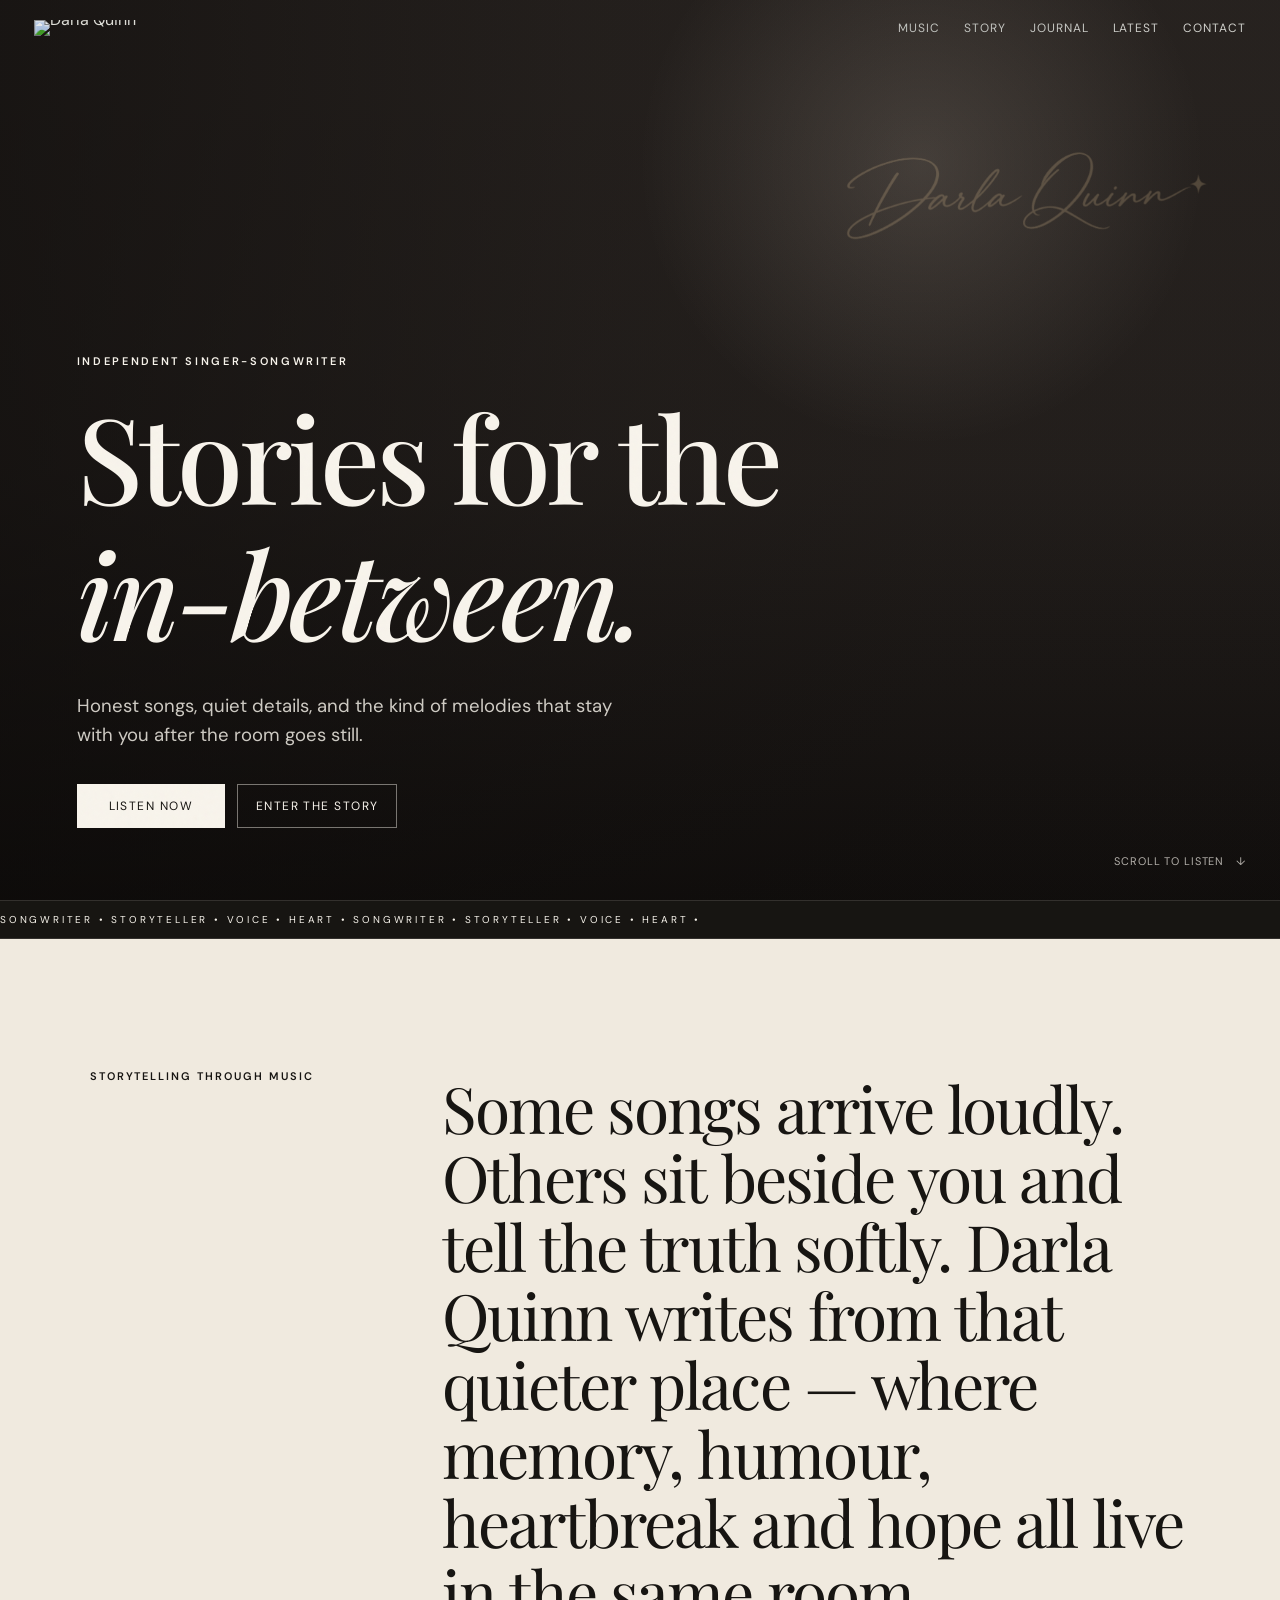
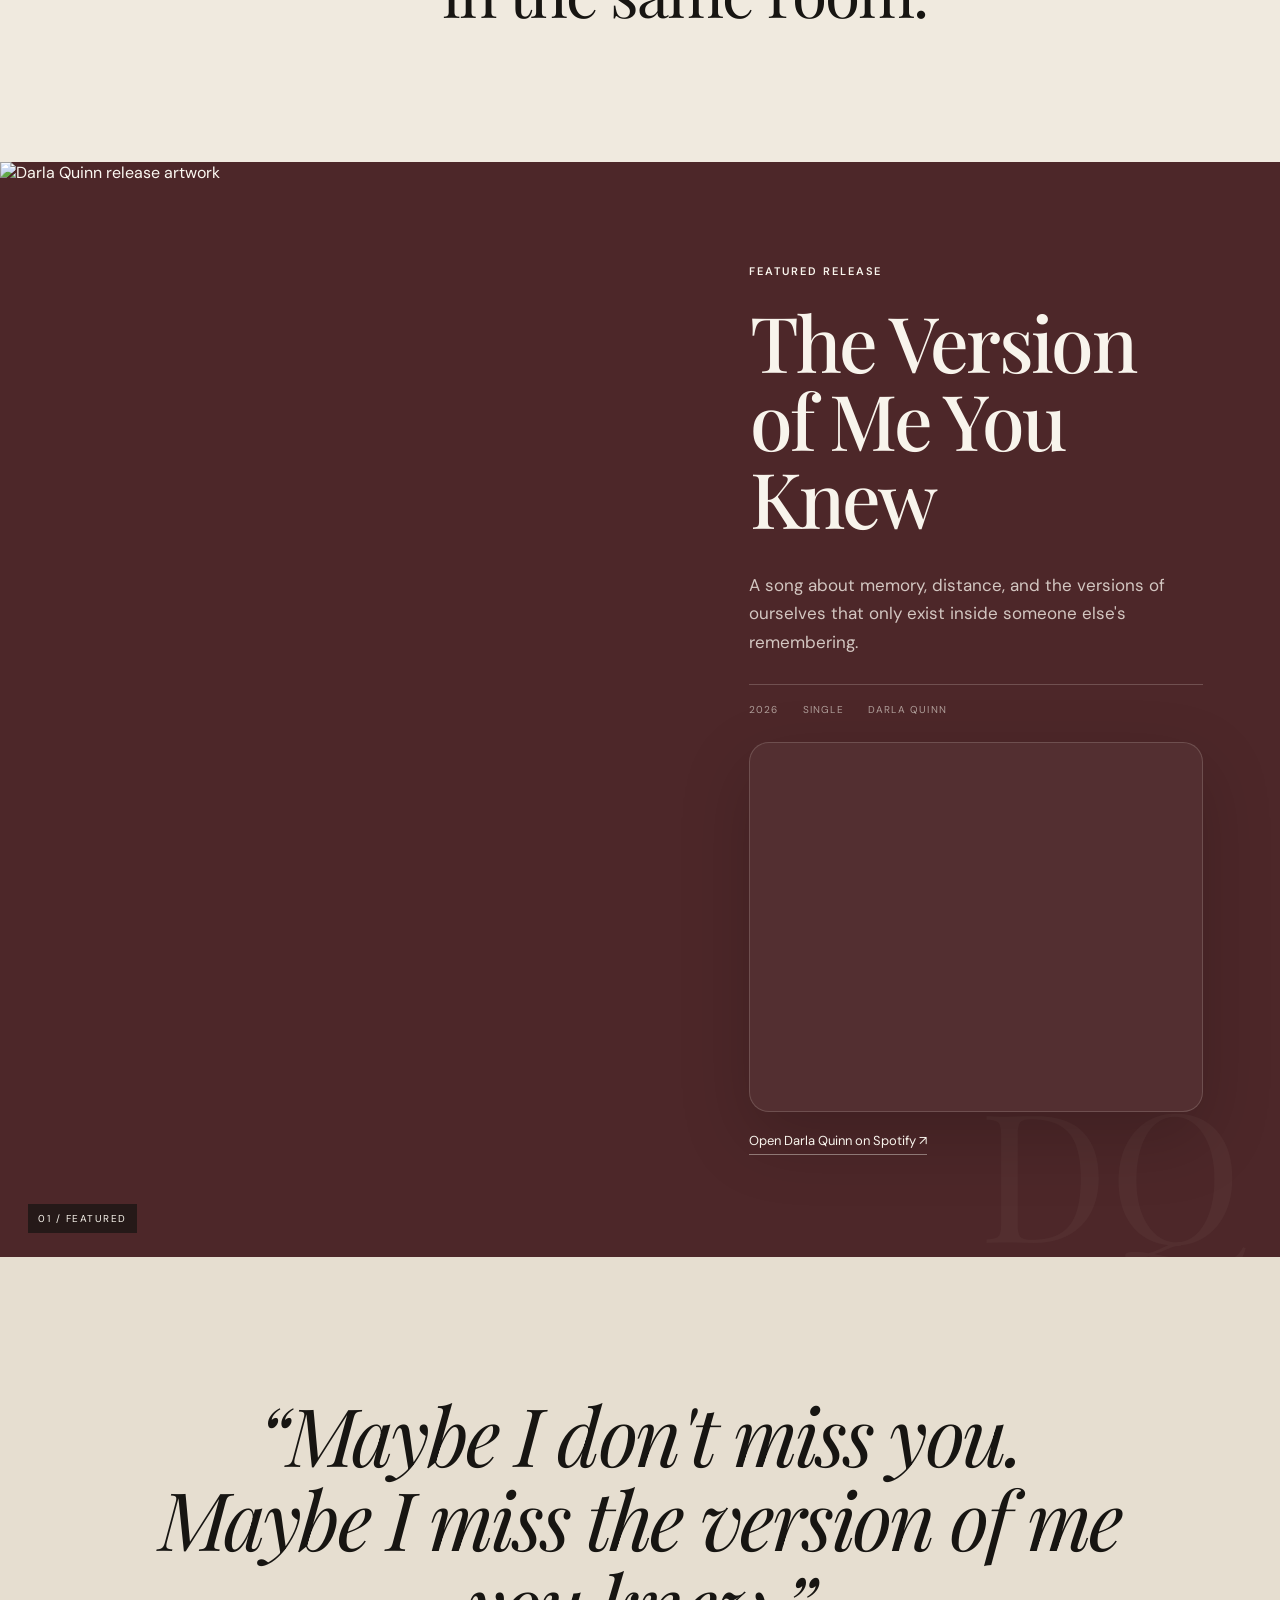
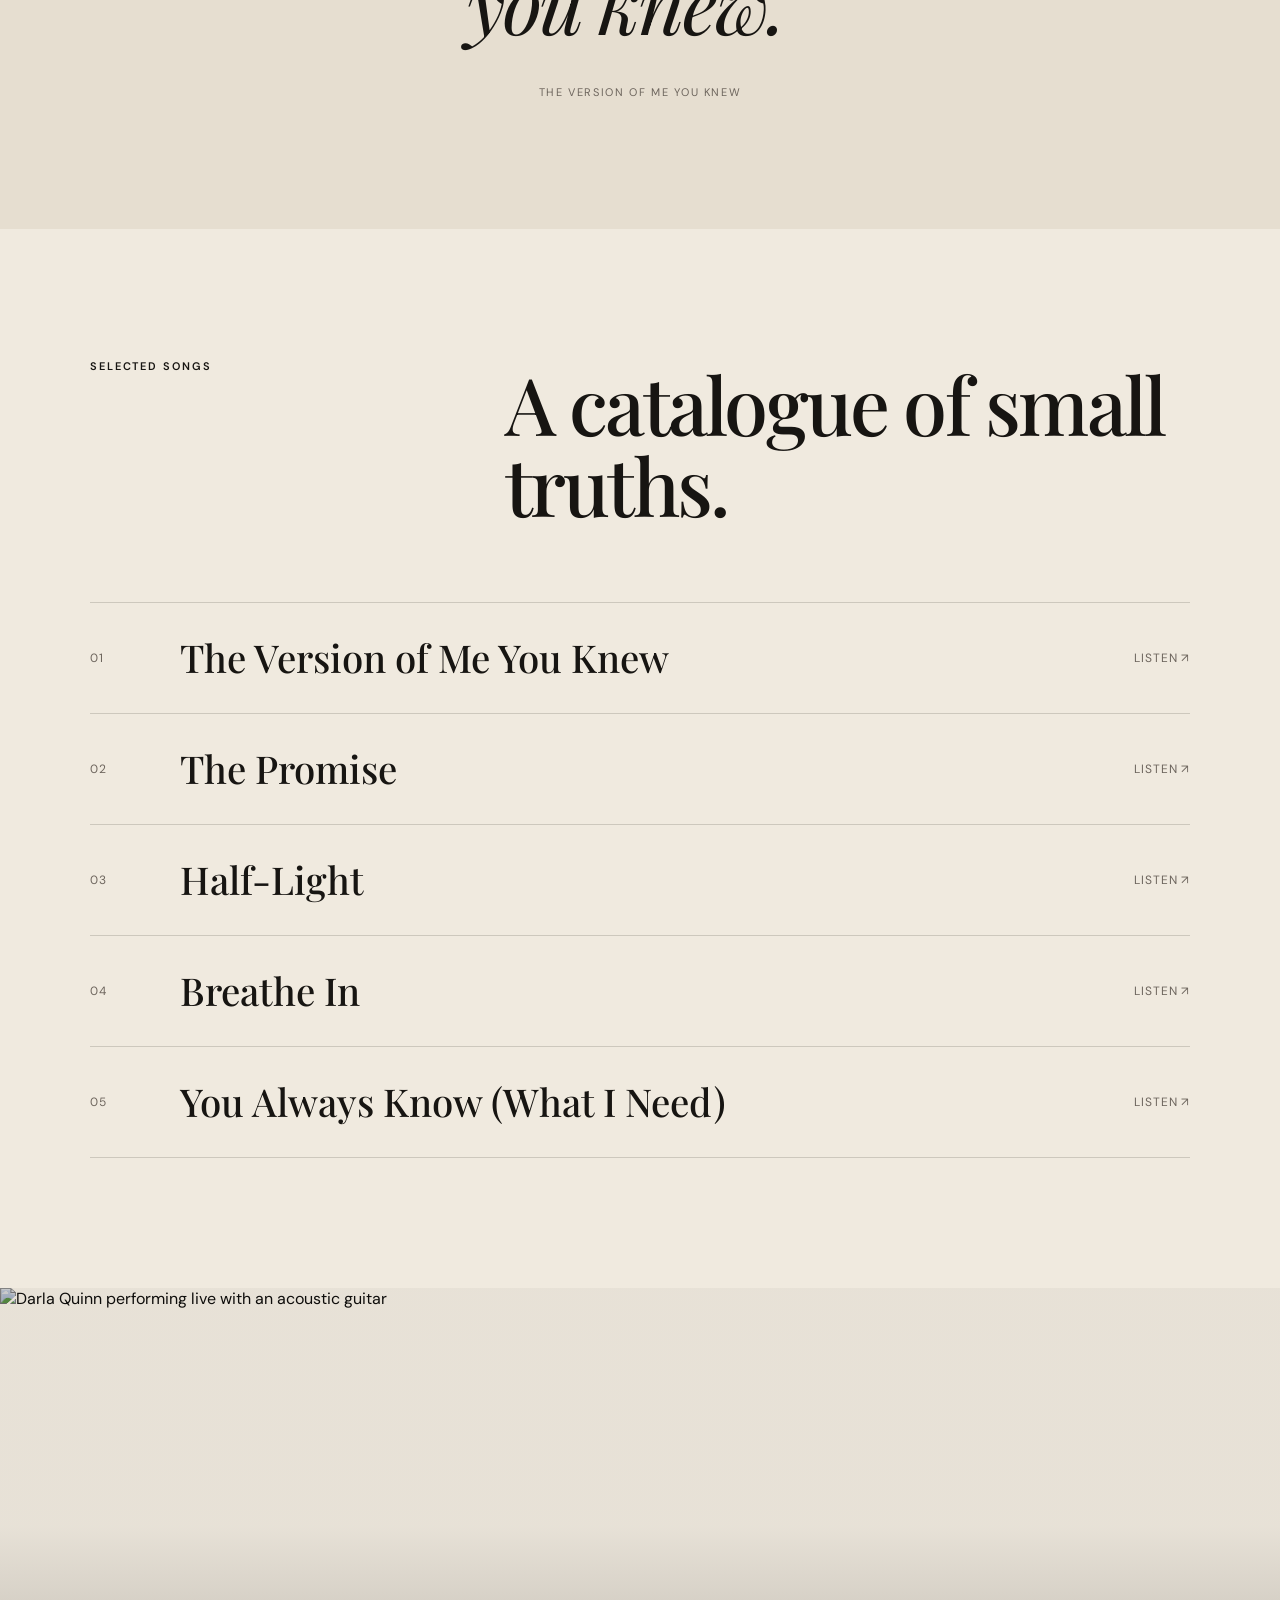
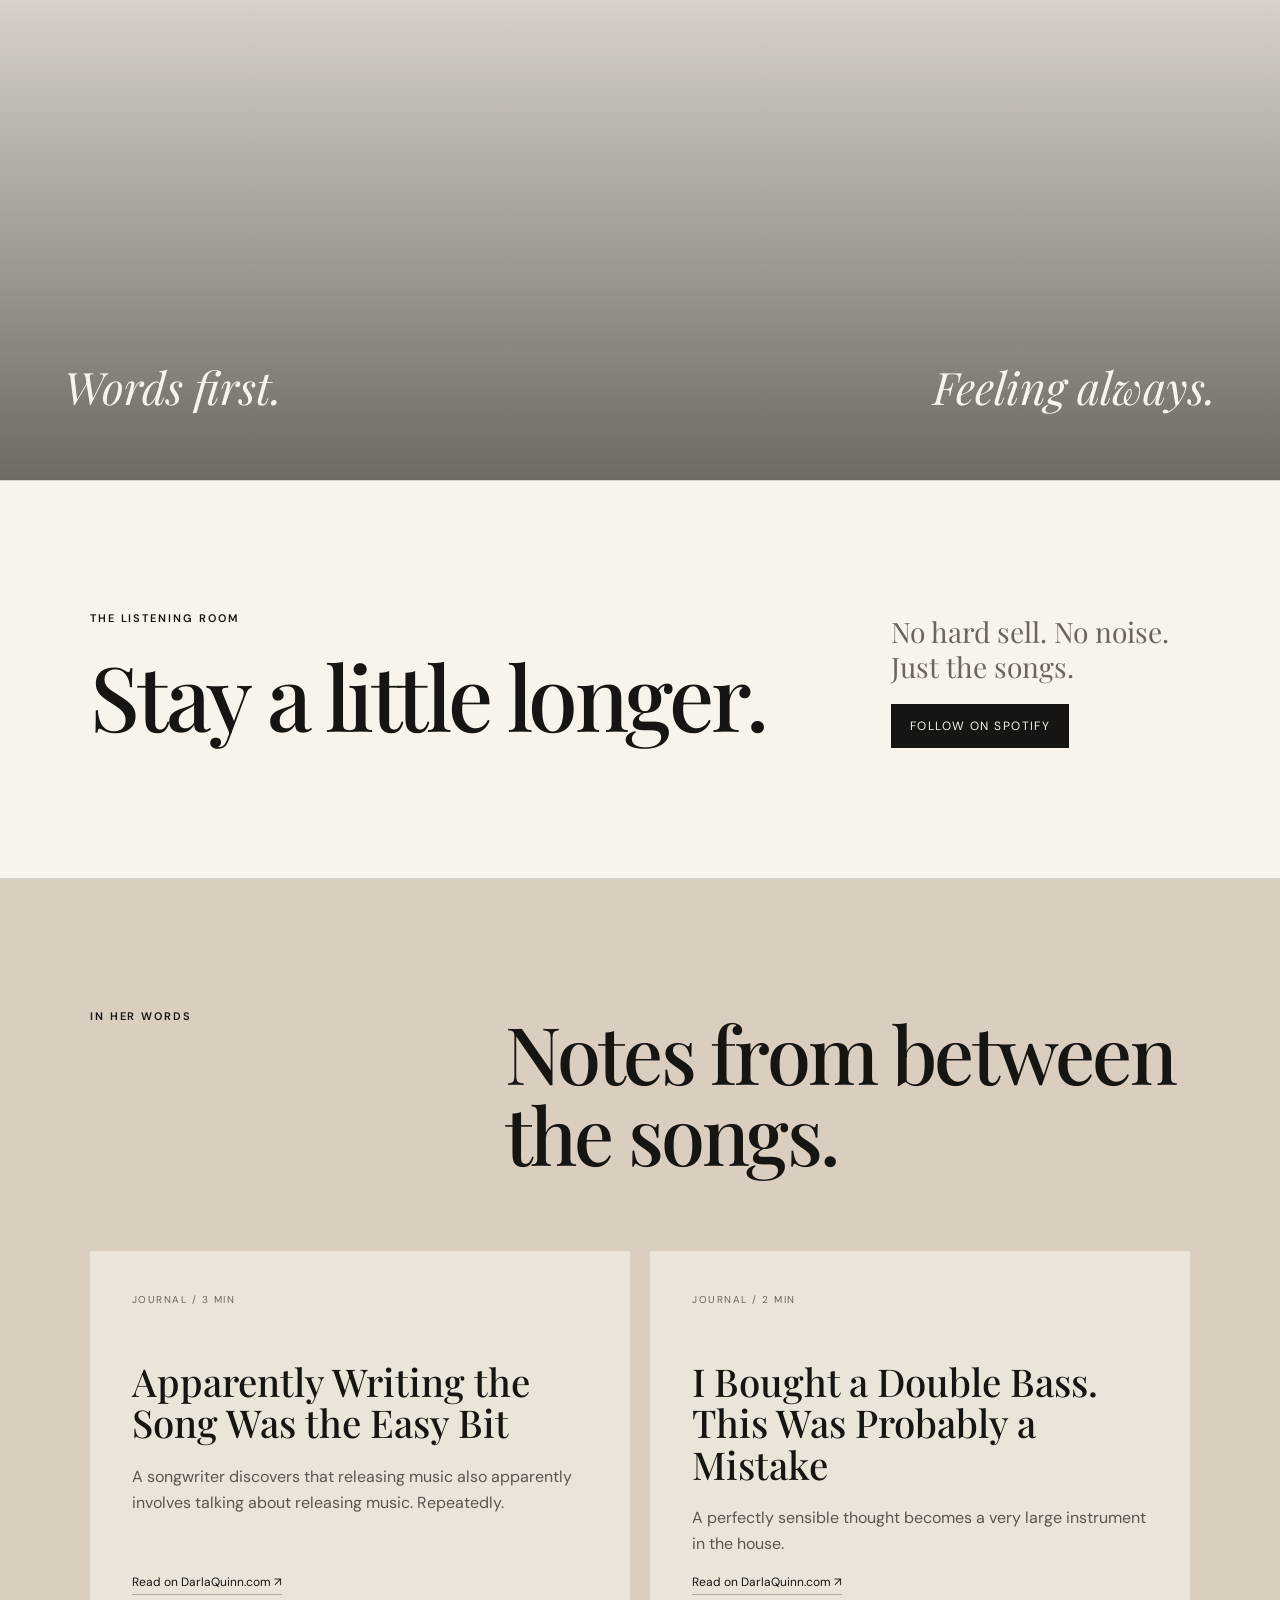
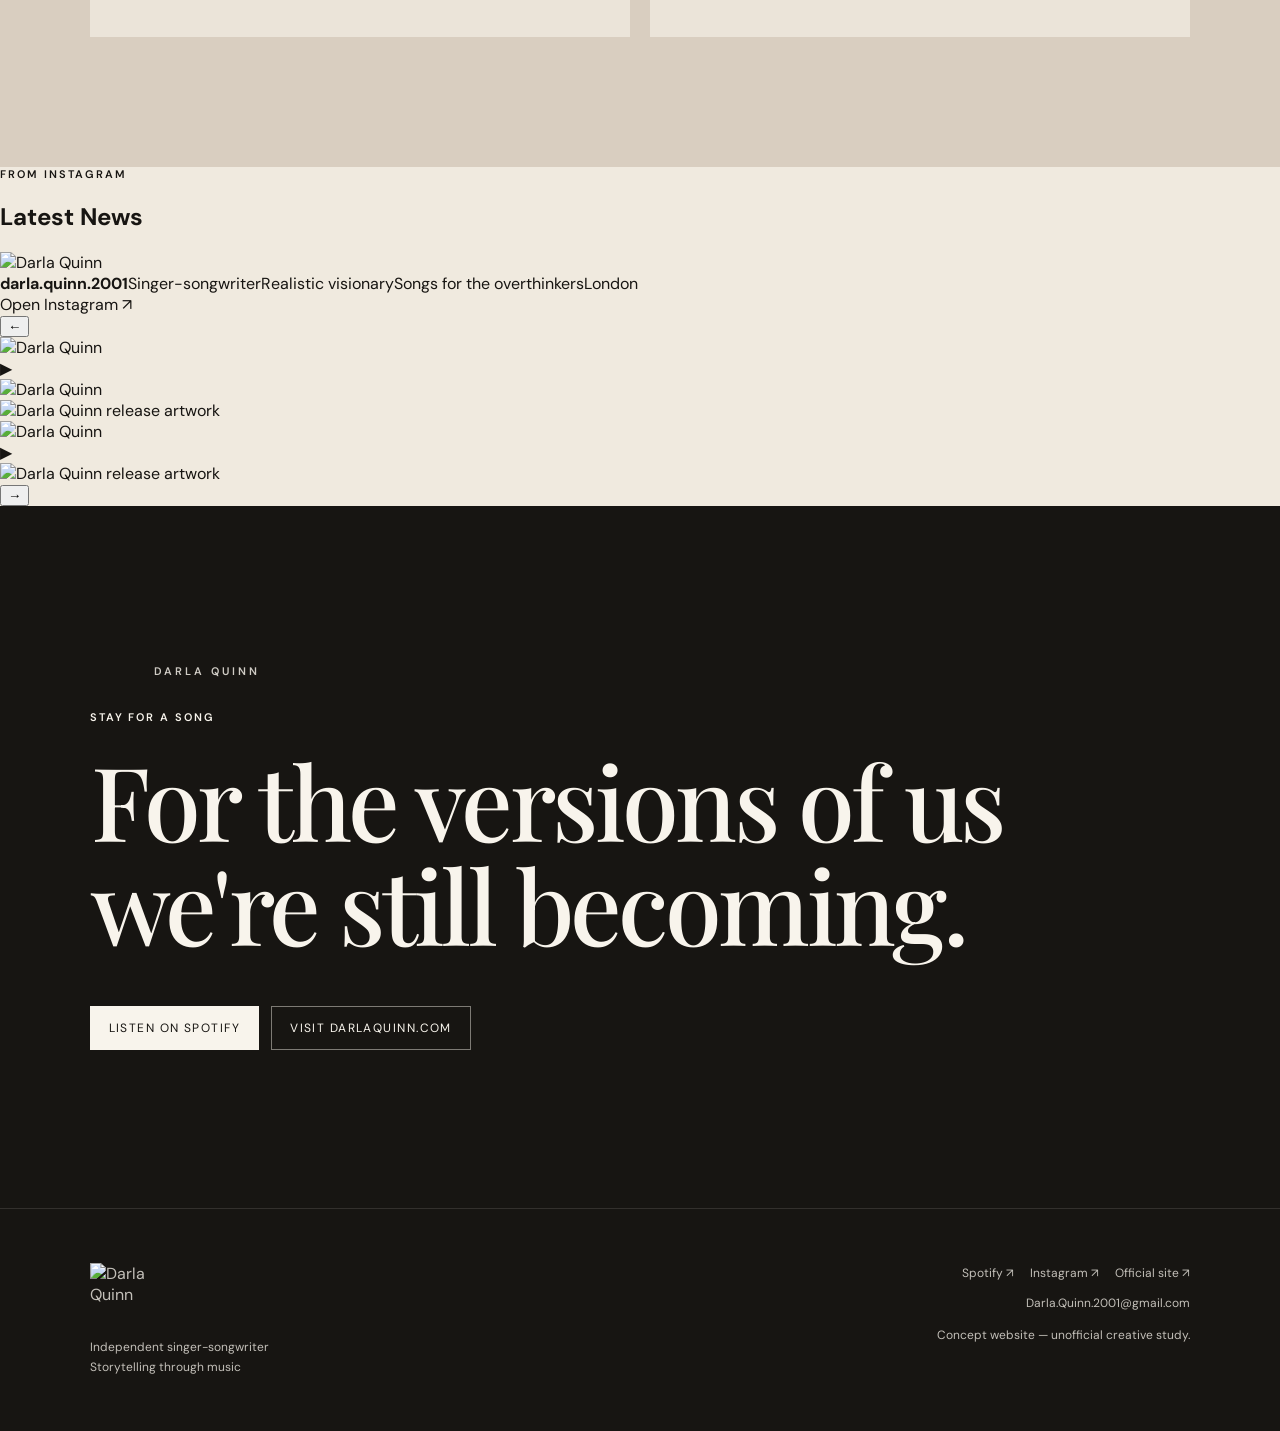
==== index.html @ 9afba4e8 "Add Instagram latest news section" ====
<!doctype html>
<html lang="en">
<head>
  <meta charset="utf-8" />
  <meta name="viewport" content="width=device-width,initial-scale=1" />
  <meta name="description" content="Darla Quinn — independent singer-songwriter. Storytelling through music." />
  <meta name="theme-color" content="#171512" />
  <title>Darla Quinn — Storytelling through music</title>
  <link rel="icon" type="image/png" href="https://res.cloudinary.com/vysyrabp/image/upload/v1787341604/darla-quinn/favicon-64.png?v=2" />
  <link rel="apple-touch-icon" href="https://res.cloudinary.com/vysyrabp/image/upload/v1787341604/darla-quinn/favicon-64.png?v=2" />
  <link rel="preconnect" href="https://fonts.googleapis.com">
  <link rel="preconnect" href="https://fonts.gstatic.com" crossorigin>
  <link rel="preconnect" href="https://open.spotify.com">
  <link href="https://fonts.googleapis.com/css2?family=DM+Sans:wght@400;500;600&family=Playfair+Display:ital,wght@0,500;1,500&display=swap" rel="stylesheet">
  <link rel="stylesheet" href="styles.css" />
  <link rel="stylesheet" href="loader.css" />
</head>
<body class="is-loading">
  <div class="preloader" id="preloader" aria-label="Loading Darla Quinn">
    <div class="preloader-stage">
      <img class="preloader-monogram" src="https://res.cloudinary.com/vysyrabp/image/upload/v1787341587/darla-quinn/dq-monogram.png" alt="" aria-hidden="true" />
      <p class="preloader-kicker">DARLA QUINN</p>
      <div class="guitar-loader" aria-hidden="true">
        <svg class="guitar-svg" viewBox="0 0 760 300" role="img" aria-hidden="true">
          <g class="guitar-body"><path d="M265 77c-38-14-77 5-88 39-7 22 1 43 17 58-31 5-54 28-57 58-4 42 34 72 77 63 37-8 65-36 77-72 10-31 30-43 61-44l47-1V126l-48 1c-32 1-52-12-62-42-6-4-14-6-24-8z" fill="none"/><ellipse cx="266" cy="185" rx="31" ry="38" fill="none"/><path d="M398 139 L650 111 L658 145 L400 177 Z" fill="none"/><path d="M651 109 L712 96 L720 145 L658 146 Z" fill="none"/><circle cx="697" cy="105" r="5"/><circle cx="705" cy="122" r="5"/><circle cx="711" cy="139" r="5"/></g>
          <g class="strings"><line x1="260" y1="169" x2="704" y2="113"/><line x1="260" y1="175" x2="707" y2="120"/><line x1="260" y1="181" x2="710" y2="127"/><line x1="260" y1="187" x2="713" y2="134"/></g>
          <path class="strum" d="M330 118 C309 150 307 194 326 226"/>
        </svg>
        <div class="notes" aria-hidden="true"><span class="note n1">♪</span><span class="note n2">♫</span><span class="note n3">♪</span><span class="note n4">♩</span></div>
      </div>
      <p class="preloader-line">Tuning the mood...</p>
      <div class="string-progress" aria-hidden="true"><span></span></div>
    </div>
  </div>

  <div class="grain" aria-hidden="true"></div>
  <header class="site-header">
    <a class="brand-lockup" href="#top" aria-label="Darla Quinn home"><img class="brand-wordmark" src="https://res.cloudinary.com/vysyrabp/image/upload/v1787341579/darla-quinn/header-logo.png" alt="Darla Quinn" /></a>
    <nav aria-label="Primary navigation"><a href="#music">Music</a><a href="#story">Story</a><a href="#journal">Journal</a><a href="#latest">Latest</a><a href="#contact">Contact</a></nav>
  </header>

  <main id="top">
    <section class="hero">
      <div class="hero-media" aria-hidden="true"></div><div class="hero-overlay"></div>
      <div class="hero-copy reveal"><p class="eyebrow">Independent singer-songwriter</p><h1>Stories for the<br><em>in-between.</em></h1><p class="hero-deck">Honest songs, quiet details, and the kind of melodies that stay with you after the room goes still.</p><div class="hero-actions"><a class="button button-solid" href="#music">Listen now</a><a class="button button-ghost" href="#story">Enter the story</a></div></div>
      <div class="hero-signature" aria-hidden="true">Darla Quinn</div><div class="scroll-cue">Scroll to listen <span>↓</span></div>
    </section>
    <div class="marquee" aria-hidden="true"><div>SONGWRITER • STORYTELLER • VOICE • HEART • SONGWRITER • STORYTELLER • VOICE • HEART •</div></div>
    <section class="manifesto section-pad reveal" id="story"><p class="section-kicker">Storytelling through music</p><p class="manifesto-copy">Some songs arrive loudly. Others sit beside you and tell the truth softly. Darla Quinn writes from that quieter place — where memory, humour, heartbreak and hope all live in the same room.</p></section>
    <section class="featured" id="music"><div class="featured-art reveal"><img src="https://static.wixstatic.com/media/e1328f_91e2859a01d5470eb3ee7e9a2453bb87~mv2.png/v1/fill/w_1100,h_1100,al_c,q_92,usm_0.66_1.00_0.01,enc_auto/Darla.png" alt="Darla Quinn release artwork" /><span class="featured-index">01 / FEATURED</span></div><div class="featured-copy reveal"><p class="section-kicker">Featured release</p><h2>The Version of Me You Knew</h2><p>A song about memory, distance, and the versions of ourselves that only exist inside someone else's remembering.</p><div class="track-meta"><span>2026</span><span>Single</span><span>Darla Quinn</span></div><div class="spotify-shell"><iframe title="Listen to Darla Quinn on Spotify" style="border-radius:14px" src="https://open.spotify.com/embed/artist/5qFlrFooOTan8kPcKyqt5p?utm_source=generator&theme=0" width="100%" height="352" frameborder="0" allowfullscreen="" allow="autoplay; clipboard-write; encrypted-media; fullscreen; picture-in-picture" loading="lazy"></iframe></div><a class="text-link spotify-link" href="https://open.spotify.com/artist/5qFlrFooOTan8kPcKyqt5p" target="_blank" rel="noreferrer">Open Darla Quinn on Spotify ↗</a></div></section>
    <section class="lyric-band reveal"><p>“Maybe I don't miss you.<br>Maybe I miss the version of me you knew.”</p><span>The Version of Me You Knew</span></section>
    <section class="releases section-pad" aria-labelledby="releases-title"><div class="section-heading reveal"><p class="section-kicker">Selected songs</p><h2 id="releases-title">A catalogue of small truths.</h2></div><div class="release-list"><a class="release-item reveal" href="https://open.spotify.com/artist/5qFlrFooOTan8kPcKyqt5p" target="_blank" rel="noreferrer"><span>01</span><h3>The Version of Me You Knew</h3><p>Listen ↗</p></a><a class="release-item reveal" href="https://open.spotify.com/artist/5qFlrFooOTan8kPcKyqt5p" target="_blank" rel="noreferrer"><span>02</span><h3>The Promise</h3><p>Listen ↗</p></a><a class="release-item reveal" href="https://open.spotify.com/artist/5qFlrFooOTan8kPcKyqt5p" target="_blank" rel="noreferrer"><span>03</span><h3>Half-Light</h3><p>Listen ↗</p></a><a class="release-item reveal" href="https://open.spotify.com/artist/5qFlrFooOTan8kPcKyqt5p" target="_blank" rel="noreferrer"><span>04</span><h3>Breathe In</h3><p>Listen ↗</p></a><a class="release-item reveal" href="https://open.spotify.com/artist/5qFlrFooOTan8kPcKyqt5p" target="_blank" rel="noreferrer"><span>05</span><h3>You Always Know (What I Need)</h3><p>Listen ↗</p></a></div></section>
    <section class="portrait-break reveal"><img src="https://static.wixstatic.com/media/e1328f_636693805b3f4ea98f55b50d87867f4d~mv2.png/v1/fill/w_1600,h_1200,al_c,q_92,usm_0.66_1.00_0.01,enc_auto/Darla%201.png" alt="Darla Quinn performing live with an acoustic guitar" /><div class="portrait-caption"><span>Words first.</span><span>Feeling always.</span></div></section>
    <section class="listening-room section-pad reveal"><div><p class="section-kicker">The listening room</p><h2>Stay a little longer.</h2></div><div class="listening-copy"><p>No hard sell. No noise. Just the songs.</p><a class="button button-dark" href="https://open.spotify.com/artist/5qFlrFooOTan8kPcKyqt5p" target="_blank" rel="noreferrer">Follow on Spotify</a></div></section>
    <section class="journal section-pad" id="journal"><div class="section-heading reveal"><p class="section-kicker">In her words</p><h2>Notes from between the songs.</h2></div><div class="journal-grid"><article class="journal-card reveal"><p class="journal-date">Journal / 3 min</p><h3>Apparently Writing the Song Was the Easy Bit</h3><p>A songwriter discovers that releasing music also apparently involves talking about releasing music. Repeatedly.</p><a href="https://www.darlaquinn.com/" target="_blank" rel="noreferrer">Read on DarlaQuinn.com ↗</a></article><article class="journal-card reveal"><p class="journal-date">Journal / 2 min</p><h3>I Bought a Double Bass. This Was Probably a Mistake</h3><p>A perfectly sensible thought becomes a very large instrument in the house.</p><a href="https://www.darlaquinn.com/" target="_blank" rel="noreferrer">Read on DarlaQuinn.com ↗</a></article></div></section>

    <section class="instagram-news" id="latest" aria-labelledby="instagram-news-title">
      <div class="instagram-news-heading reveal"><p class="section-kicker">From Instagram</p><h2 id="instagram-news-title">Latest News</h2></div>
      <div class="instagram-news-frame reveal">
        <a class="instagram-profile" href="https://www.instagram.com/darla.quinn.2001/" target="_blank" rel="noreferrer" aria-label="Open Darla Quinn on Instagram">
          <img src="https://static.wixstatic.com/media/e1328f_636693805b3f4ea98f55b50d87867f4d~mv2.png/v1/fill/w_240,h_240,al_c,q_90,enc_auto/Darla%201.png" alt="Darla Quinn" />
          <div class="instagram-profile-copy"><strong>darla.quinn.2001</strong><span>Singer-songwriter</span><span>Realistic visionary</span><span>Songs for the overthinkers</span><span>London</span></div>
          <span class="instagram-open">Open Instagram ↗</span>
        </a>
        <div class="instagram-carousel-wrap">
          <button class="instagram-arrow instagram-prev" type="button" aria-label="Previous Instagram posts">←</button>
          <div class="instagram-carousel" id="instagram-carousel">
            <a class="instagram-card" href="https://www.instagram.com/darla.quinn.2001/" target="_blank" rel="noreferrer"><img src="https://static.wixstatic.com/media/e1328f_636693805b3f4ea98f55b50d87867f4d~mv2.png/v1/fill/w_900,h_1100,al_c,q_92,enc_auto/Darla%201.png" alt="Darla Quinn" loading="lazy" /><span class="instagram-play">▶</span></a>
            <a class="instagram-card crop-close" href="https://www.instagram.com/darla.quinn.2001/" target="_blank" rel="noreferrer"><img src="https://static.wixstatic.com/media/e1328f_636693805b3f4ea98f55b50d87867f4d~mv2.png/v1/fill/w_900,h_1100,al_c,q_92,enc_auto/Darla%201.png" alt="Darla Quinn" loading="lazy" /></a>
            <a class="instagram-card" href="https://www.instagram.com/darla.quinn.2001/" target="_blank" rel="noreferrer"><img src="https://static.wixstatic.com/media/e1328f_91e2859a01d5470eb3ee7e9a2453bb87~mv2.png/v1/fill/w_900,h_1100,al_c,q_92,enc_auto/Darla.png" alt="Darla Quinn release artwork" loading="lazy" /></a>
            <a class="instagram-card crop-wide" href="https://www.instagram.com/darla.quinn.2001/" target="_blank" rel="noreferrer"><img src="https://static.wixstatic.com/media/e1328f_636693805b3f4ea98f55b50d87867f4d~mv2.png/v1/fill/w_900,h_1100,al_c,q_92,enc_auto/Darla%201.png" alt="Darla Quinn" loading="lazy" /><span class="instagram-play">▶</span></a>
            <a class="instagram-card" href="https://www.instagram.com/darla.quinn.2001/" target="_blank" rel="noreferrer"><img src="https://static.wixstatic.com/media/e1328f_91e2859a01d5470eb3ee7e9a2453bb87~mv2.png/v1/fill/w_900,h_1100,al_c,q_92,enc_auto/Darla.png" alt="Darla Quinn release artwork" loading="lazy" /></a>
          </div>
          <button class="instagram-arrow instagram-next" type="button" aria-label="Next Instagram posts">→</button>
        </div>
      </div>
    </section>

    <section class="closing-cta reveal"><div class="closing-brand"><img src="https://res.cloudinary.com/vysyrabp/image/upload/v1787341587/darla-quinn/dq-monogram.png" alt="" aria-hidden="true" /><span>DARLA QUINN</span></div><p class="section-kicker">Stay for a song</p><h2>For the versions of us<br>we're still becoming.</h2><div class="closing-actions"><a class="button button-solid light" href="https://open.spotify.com/artist/5qFlrFooOTan8kPcKyqt5p" target="_blank" rel="noreferrer">Listen on Spotify</a><a class="button button-ghost" href="https://www.darlaquinn.com/" target="_blank" rel="noreferrer">Visit DarlaQuinn.com</a></div></section>
  </main>
  <footer id="contact"><div class="footer-brand"><img src="https://res.cloudinary.com/vysyrabp/image/upload/v1787341579/darla-quinn/header-logo.png" alt="Darla Quinn" /><div><p>Independent singer-songwriter<br>Storytelling through music</p></div></div><div class="footer-right"><div class="social-links"><a href="https://open.spotify.com/artist/5qFlrFooOTan8kPcKyqt5p" target="_blank" rel="noreferrer">Spotify ↗</a><a href="https://www.instagram.com/darla.quinn.2001/" target="_blank" rel="noreferrer">Instagram ↗</a><a href="https://www.darlaquinn.com/" target="_blank" rel="noreferrer">Official site ↗</a></div><a href="mailto:Darla.Quinn.2001@gmail.com">Darla.Quinn.2001@gmail.com</a><p>Concept website — unofficial creative study.</p></div></footer>
  <script src="script.js"></script>
</body>
</html>
---- styles.css ----
:root {
  --ink: #171512;
  --paper: #f0eadf;
  --paper-2: #e6ded0;
  --rose: #8d5c59;
  --wine: #4d2729;
  --cream: #f8f4ec;
  --muted: #6d655d;
  --line: rgba(23, 21, 18, 0.16);
  --brand-gold:#c9ae86;
  --brand-cream:#f4ebdd;
  --brand-ink:#171512;
}

* { box-sizing: border-box; }
html { scroll-behavior: smooth; }
body {
  margin: 0;
  background: var(--paper);
  color: var(--ink);
  font-family: "DM Sans", sans-serif;
  overflow-x: hidden;
}
img { display: block; width: 100%; }
a { color: inherit; text-decoration: none; }

.grain {
  position: fixed;
  inset: 0;
  pointer-events: none;
  z-index: 50;
  opacity: .09;
  mix-blend-mode: multiply;
  background-image: url("data:image/svg+xml,%3Csvg viewBox='0 0 180 180' xmlns='http://www.w3.org/2000/svg'%3E%3Cfilter id='n'%3E%3CfeTurbulence type='fractalNoise' baseFrequency='.9' numOctaves='4' stitchTiles='stitch'/%3E%3C/filter%3E%3Crect width='100%25' height='100%25' filter='url(%23n)' opacity='.32'/%3E%3C/svg%3E");
}

.site-header {
  position: fixed;
  z-index: 40;
  top: 0;
  left: 0;
  width: 100%;
  padding: 20px 34px;
  display: flex;
  justify-content: space-between;
  align-items: center;
  color: var(--cream);
  mix-blend-mode: difference;
}
.wordmark { font-size: 13px; letter-spacing: .18em; font-weight: 600; }
nav { display: flex; gap: 24px; }
nav a { font-size: 12px; letter-spacing: .08em; text-transform: uppercase; }

/* Critical brand sizing: prevents the SVG logo from flashing at global img width before JS injects motion styles. */
.brand-lockup { display:flex; align-items:center; gap:10px; color:inherit; flex:0 0 auto; min-width:0; }
.brand-lockup > img { width:34px !important; height:34px !important; max-width:34px; flex:0 0 34px; object-fit:contain; border-radius:8px; box-shadow:0 0 0 1px rgba(244,235,221,.12); }
.brand-words { display:grid; line-height:.76; font-family:"Playfair Display",serif; font-size:18px; letter-spacing:.04em; white-space:nowrap; transition:letter-spacing .45s cubic-bezier(.22,1,.36,1); }
.brand-words span { display:block; }
.brand-words span:last-child { margin-left:7px; }
.brand-lockup:hover .brand-words { letter-spacing:.08em; }

.preloader-monogram { width:72px !important; height:72px !important; max-width:72px; margin:0 auto 18px; border-radius:16px; object-fit:contain; box-shadow:0 18px 50px rgba(0,0,0,.22); animation:markBreath 1.8s ease-in-out infinite; }
@keyframes markBreath { 0%,100%{transform:scale(.97);opacity:.82} 50%{transform:scale(1);opacity:1} }
.closing-brand { display:flex; align-items:center; gap:14px; margin-bottom:28px; opacity:.72; }
.closing-brand > img { width:46px !important; height:46px !important; max-width:46px; flex:0 0 46px; border-radius:10px; object-fit:contain; }
.closing-brand span { font-size:11px; letter-spacing:.28em; font-weight:600; }
.footer-brand { display:flex; gap:16px; align-items:flex-start; }
.footer-brand > img { width:58px !important; height:58px !important; max-width:58px; flex:0 0 58px; border-radius:13px; object-fit:contain; }
.footer-logo { display:block; font-family:"Playfair Display",serif; font-size:26px; letter-spacing:.05em; color:var(--cream); margin-top:1px; }

.hero {
  min-height: 100svh;
  position: relative;
  display: flex;
  align-items: flex-end;
  overflow: hidden;
  background: #2a2522;
}
.hero-media {
  position: absolute;
  inset: -4%;
  background-image: url("https://static.wixstatic.com/media/e1328f_636693805b3f4ea98f55b50d87867f4d~mv2.png/v1/fill/w_1900,h_2200,al_c,q_92,enc_auto/Darla%201.png");
  background-size: cover;
  background-position: center 12%;
  transform: scale(1.03);
  filter: saturate(.7) contrast(1.05) brightness(.8);
  animation: heroDrift 18s ease-in-out infinite alternate;
}
@keyframes heroDrift { from { transform: scale(1.03) translateY(0); } to { transform: scale(1.07) translateY(-1%); } }
.hero-overlay {
  position: absolute;
  inset: 0;
  background:
    radial-gradient(circle at 72% 18%, rgba(255,238,220,.14), transparent 24%),
    linear-gradient(90deg, rgba(11,9,8,.56) 0%, rgba(11,9,8,.2) 45%, rgba(11,9,8,.08) 72%),
    linear-gradient(180deg, rgba(11,9,8,.03) 10%, rgba(11,9,8,.18) 52%, rgba(11,9,8,.82) 100%);
}
.hero-copy {
  position: relative;
  z-index: 2;
  width: min(900px, 82vw);
  color: var(--cream);
  padding: 0 6vw 8vh;
}
.hero-signature {
  position: absolute;
  z-index: 2;
  right: 5vw;
  top: 17vh;
  color: rgba(248,244,236,.24);
  font-family: "Playfair Display", serif;
  font-style: italic;
  font-size: clamp(36px, 6vw, 92px);
  transform: rotate(-7deg);
  pointer-events: none;
}
.eyebrow,.section-kicker {
  margin: 0 0 20px;
  font-size: 11px;
  letter-spacing: .18em;
  text-transform: uppercase;
  font-weight: 600;
}
.hero h1,
.section-heading h2,
.featured h2,
.closing-cta h2,
.listening-room h2 {
  font-family: "Playfair Display", serif;
  font-weight: 500;
  margin: 0;
  letter-spacing: -.035em;
}
.hero h1 { font-size: clamp(58px, 9.3vw, 148px); line-height: .88; }
.hero h1 em { font-weight: 500; }
.hero-deck {
  max-width: 560px;
  margin: 28px 0 0;
  font-size: clamp(16px, 1.45vw, 21px);
  line-height: 1.55;
  color: rgba(248,244,236,.82);
}
.hero-actions { margin-top: 34px; display: flex; gap: 12px; flex-wrap: wrap; }
.button {
  display: inline-flex;
  align-items: center;
  justify-content: center;
  min-width: 148px;
  padding: 13px 18px;
  font-size: 12px;
  text-transform: uppercase;
  letter-spacing: .12em;
  border: 1px solid rgba(248,244,236,.45);
  transition: .25s ease;
}
.button-solid { background: var(--cream); color: var(--ink); border-color: var(--cream); }
.button-ghost { color: var(--cream); }
.button:hover { transform: translateY(-2px); }
.button-ghost:hover { background: rgba(248,244,236,.1); }
.button-dark { border-color: var(--ink); background: var(--ink); color: var(--cream); }
.scroll-cue {
  position: absolute;
  z-index: 2;
  right: 34px;
  bottom: 32px;
  color: rgba(248,244,236,.7);
  font-size: 11px;
  letter-spacing: .08em;
  text-transform: uppercase;
}
.scroll-cue span { margin-left: 8px; }

.marquee {
  overflow: hidden;
  white-space: nowrap;
  background: var(--ink);
  color: var(--cream);
  border-top: 1px solid rgba(248,244,236,.12);
  border-bottom: 1px solid rgba(248,244,236,.12);
  padding: 12px 0;
}
.marquee div {
  width: max-content;
  font-size: 10px;
  letter-spacing: .28em;
  animation: marquee 28s linear infinite;
}
@keyframes marquee { from { transform: translateX(0); } to { transform: translateX(-35%); } }

.section-pad { padding: 130px 7vw; }
.manifesto { display: grid; grid-template-columns: 1fr 3fr; gap: 8vw; align-items: start; }
.manifesto-copy {
  margin: 0;
  max-width: 980px;
  font-family: "Playfair Display", serif;
  font-size: clamp(34px, 5vw, 72px);
  line-height: 1.08;
  letter-spacing: -.03em;
}

.featured {
  display: grid;
  grid-template-columns: 1.05fr .95fr;
  min-height: 92vh;
  background: var(--wine);
  color: var(--cream);
  position:relative;
  overflow:hidden;
}
.featured::before { content:"DQ"; position:absolute; inset:auto 3vw 2vw auto; font-family:"Playfair Display",serif; font-size:clamp(90px,14vw,230px); line-height:.7; color:rgba(248,244,236,.035); pointer-events:none; }
.featured-art { min-height: 760px; overflow: hidden; position: relative; }
.featured-art img { height: 100%; object-fit: cover; filter: saturate(.82) contrast(1.03); }
.featured-index { position:absolute; left:28px; bottom:24px; padding:8px 10px; background:rgba(23,21,18,.72); backdrop-filter:blur(8px); font-size:10px; letter-spacing:.15em; }
.featured-copy { padding: 8vw 6vw; display: flex; flex-direction: column; justify-content: center; }
.featured h2 { font-size: clamp(50px, 6vw, 96px); line-height: .95; }
.featured-copy > p:not(.section-kicker) { max-width: 510px; margin: 28px 0; color: rgba(248,244,236,.78); line-height: 1.65; font-size: 17px; }
.track-meta { display: flex; gap: 24px; padding: 18px 0 22px; border-top: 1px solid rgba(248,244,236,.2); color: rgba(248,244,236,.58); text-transform: uppercase; font-size: 10px; letter-spacing: .12em; }
.text-link { width: fit-content; border-bottom: 1px solid rgba(248,244,236,.4); padding-bottom: 5px; font-size: 13px; }
.spotify-shell { margin: 4px 0 18px; padding: 8px; border: 1px solid rgba(248,244,236,.16); background: rgba(248,244,236,.04); border-radius: 20px; box-shadow: 0 26px 70px rgba(0,0,0,.18); }
.spotify-shell iframe { display:block; }
.spotify-link { margin-top: 2px; }

.lyric-band { padding: 130px 8vw; text-align: center; background: var(--paper-2); }
.lyric-band p { margin: 0 auto; max-width: 1050px; font-family: "Playfair Display", serif; font-style: italic; font-size: clamp(42px, 6.3vw, 92px); line-height: 1.04; letter-spacing: -.035em; }
.lyric-band span { display: block; margin-top: 34px; color: var(--muted); font-size: 11px; text-transform: uppercase; letter-spacing: .15em; }

.section-heading { display: grid; grid-template-columns: 1fr 2.2fr; gap: 8vw; margin-bottom: 70px; }
.section-heading h2 { font-size: clamp(52px, 6.2vw, 96px); line-height: .98; }
.release-list { border-top: 1px solid var(--line); }
.release-item {
  display: grid;
  grid-template-columns: 70px 1fr minmax(180px, .5fr);
  align-items: center;
  gap: 20px;
  padding: 26px 0;
  border-bottom: 1px solid var(--line);
  transition: transform .25s ease, background .25s ease;
}
.release-item:hover { transform: translateX(8px); background: rgba(255,255,255,.16); }
.release-item span,.release-item p { color: var(--muted); font-size: 12px; text-transform: uppercase; letter-spacing: .08em; }
.release-item h3 { margin: 0; font-family: "Playfair Display", serif; font-size: clamp(25px, 3vw, 44px); font-weight: 500; }
.release-item p { margin: 0; text-align: right; }

.portrait-break { position: relative; height: 88vh; min-height: 650px; overflow: hidden; }
.portrait-break img { width: 100%; height: 100%; object-fit: cover; object-position: center 20%; filter: saturate(.72) contrast(1.05) brightness(.82); }
.portrait-break::after { content: ""; position: absolute; inset: 0; background: linear-gradient(180deg, rgba(16,13,11,.04) 30%, rgba(16,13,11,.58)); }
.portrait-caption { position: absolute; z-index: 2; inset: auto 5vw 5vw; display: flex; justify-content: space-between; color: var(--cream); font-family: "Playfair Display", serif; font-style: italic; font-size: clamp(25px, 3.5vw, 54px); }

.listening-room { background: var(--cream); display:grid; grid-template-columns:1.4fr .6fr; gap:8vw; align-items:end; border-top:1px solid var(--line); border-bottom:1px solid var(--line); }
.listening-room h2 { font-size: clamp(56px, 7vw, 112px); line-height:.98; }
.listening-copy { display:flex; flex-direction:column; align-items:flex-start; gap:20px; }
.listening-copy p { margin:0; color:var(--muted); font-family:"Playfair Display",serif; font-size:clamp(24px,2.2vw,34px); line-height:1.25; }

.journal { background: #d9cec0; }
.journal-grid { display: grid; grid-template-columns: 1fr 1fr; gap: 20px; }
.journal-card { background: rgba(248,244,236,.58); padding: 42px; min-height: 360px; display: flex; flex-direction: column; transition:transform .3s ease, background .3s ease; }
.journal-card:hover { transform:translateY(-6px); background:rgba(248,244,236,.8); }
.journal-date { margin: 0 0 52px; font-size: 10px; text-transform: uppercase; letter-spacing: .15em; color: var(--muted); }
.journal-card h3 { margin: 0; font-family: "Playfair Display", serif; font-size: clamp(34px, 3vw, 50px); line-height: 1.08; font-weight: 500; }
.journal-card > p:not(.journal-date) { max-width: 520px; line-height: 1.65; color: #5c554f; }
.journal-card a { margin-top: auto; width: fit-content; font-size: 12px; border-bottom: 1px solid rgba(23,21,18,.28); padding-bottom: 4px; }

.closing-cta { min-height: 78vh; background: var(--ink); color: var(--cream); padding: 12vw 7vw; display: flex; flex-direction: column; justify-content: center; align-items: flex-start; }
.closing-cta h2 { font-size: clamp(58px, 8vw, 132px); line-height: .98; }
.closing-actions { display:flex; gap:12px; flex-wrap:wrap; margin-top:40px; }
.light { background: var(--cream); }

footer { display: flex; justify-content: space-between; gap: 40px; padding: 54px 7vw; background: var(--ink); color: rgba(248,244,236,.76); border-top: 1px solid rgba(248,244,236,.12); }
footer p,footer a { font-size: 12px; line-height: 1.7; }
.footer-right { text-align: right; }
.social-links { display:flex; gap:16px; justify-content:flex-end; margin-bottom:8px; }

.reveal { opacity: 0; transform: translateY(24px); transition: opacity .9s ease, transform .9s ease; }
.reveal.in { opacity: 1; transform: translateY(0); }

/* Keep animated typography visible during its reveal: no accidental clipping. */
.type-title { overflow: visible !important; padding-top:.14em; padding-bottom:.16em; margin-top:-.14em; margin-bottom:-.16em; }
.type-title .type-title-inner { display:inline-block; padding:.04em .01em .09em; }
.type-clip { overflow:hidden; padding-top:.16em; padding-bottom:.16em; margin-top:-.16em; margin-bottom:-.16em; }

@media (max-width: 900px) {
  .site-header { padding: 18px 20px; }
  nav { gap: 14px; }
  nav a:nth-child(2), nav a:nth-child(3) { display: none; }
  .brand-lockup > img{width:30px !important;height:30px !important;max-width:30px;flex-basis:30px}
  .brand-words{font-size:15px}
  .footer-brand > img{width:48px !important;height:48px !important;max-width:48px;flex-basis:48px}
  .footer-logo{font-size:22px}
  .preloader-monogram{width:60px !important;height:60px !important;max-width:60px}
  .hero-media { background-position: center 10%; }
  .hero-signature { top:14vh; right:4vw; font-size:44px; }
  .hero-copy { width: 100%; padding: 0 24px 82px; }
  .scroll-cue { display: none; }
  .section-pad { padding: 92px 24px; }
  .manifesto,.section-heading,.listening-room { grid-template-columns: 1fr; gap: 28px; }
  .featured { grid-template-columns: 1fr; }
  .featured-art { min-height: 520px; }
  .featured-copy { padding: 70px 24px 84px; }
  .lyric-band { padding: 96px 24px; }
  .release-item { grid-template-columns: 44px 1fr; }
  .release-item p { grid-column: 2; text-align: left; }
  .portrait-break { height: 70vh; }
  .portrait-caption { left: 24px; right: 24px; }
  .journal-grid { grid-template-columns: 1fr; }
  .journal-card { padding: 30px; }
  .closing-cta { padding: 110px 24px; }
  footer { flex-direction: column; padding: 42px 24px; }
  .footer-right { text-align: left; }
  .social-links { justify-content:flex-start; }
}

@media (max-width:560px){
  .site-header{gap:16px}
  .brand-words{font-size:13px;line-height:.82}
  .brand-lockup{gap:7px}
  nav{gap:10px}
  nav a{font-size:10px}
}

@media (prefers-reduced-motion: reduce) {
  html { scroll-behavior: auto; }
  .hero-media { animation: none; }
  .reveal { opacity: 1; transform: none; transition: none; }
  .preloader-monogram{animation:none}
}
---- loader.css ----
body.is-loading{overflow:hidden}.preloader{position:fixed;inset:0;z-index:9999;display:grid;place-items:center;background:#171512;color:#f8f4ec;transition:opacity .65s ease,visibility .65s ease}.preloader.is-leaving{opacity:0;visibility:hidden}.preloader-stage{width:min(760px,84vw);text-align:center}.preloader-kicker{margin:0 0 26px;font-size:11px;letter-spacing:.28em;font-weight:600}.guitar-loader{position:relative;margin:0 auto;width:min(760px,82vw)}.guitar-svg{width:100%;height:auto;overflow:visible}.guitar-body path,.guitar-body ellipse,.guitar-body circle{stroke:#f8f4ec;stroke-width:2;opacity:.9}.strings line{stroke:#f8f4ec;stroke-width:1;opacity:.42}.strum{fill:none;stroke:#f8f4ec;stroke-width:4;stroke-linecap:round;opacity:0;animation:strum 1.25s ease-in-out infinite}.notes{position:absolute;inset:0;pointer-events:none}.note{position:absolute;font-family:"Playfair Display",serif;font-size:clamp(22px,3vw,40px);opacity:0;filter:drop-shadow(0 0 8px rgba(248,244,236,.18));animation:noteFloat 2.4s ease-in-out infinite}.n1{left:31%;top:14%;animation-delay:.1s}.n2{left:42%;top:2%;animation-delay:.45s}.n3{left:53%;top:10%;animation-delay:.8s}.n4{left:63%;top:1%;animation-delay:1.15s}.preloader-line{margin:18px 0 14px;font-family:"Playfair Display",serif;font-style:italic;font-size:clamp(20px,2.2vw,30px);color:rgba(248,244,236,.78)}.string-progress{width:min(420px,62vw);height:1px;margin:0 auto;background:rgba(248,244,236,.14);overflow:hidden}.string-progress span{display:block;width:100%;height:100%;background:#f8f4ec;transform:translateX(-100%);animation:loadString 1.55s cubic-bezier(.22,.61,.36,1) forwards}@keyframes strum{0%,20%{opacity:0;transform:translateX(-10px)}35%{opacity:.85}55%{opacity:.85;transform:translateX(12px)}75%,100%{opacity:0;transform:translateX(16px)}}@keyframes noteFloat{0%,20%{opacity:0;transform:translateY(18px) rotate(-8deg) scale(.86)}35%{opacity:.9}75%{opacity:.5}100%{opacity:0;transform:translateY(-44px) rotate(10deg) scale(1.08)}}@keyframes loadString{to{transform:translateX(0)}}@media(max-width:700px){.preloader-stage{width:90vw}.guitar-loader{width:90vw}.preloader-kicker{margin-bottom:18px}.note{font-size:24px}.string-progress{width:68vw}}@media(prefers-reduced-motion:reduce){.strum,.note,.string-progress span{animation:none}.string-progress span{transform:none}.note{display:none}}

/* Typography safety pass: preserve all animated text without clipping ascenders/descenders. */
.type-title,.type-clip{overflow:visible!important}.type-title{padding:.14em 0 .20em!important;margin:-.14em 0 -.20em!important}.type-clip{padding:.12em .04em .18em!important;margin:-.12em -.04em -.18em!important}.type-title-inner,.type-inner{line-height:1.02!important}.section-heading h2,.featured h2,.listening-room h2,.closing-cta h2,.hero h1,.manifesto-copy,.lyric-band p,.journal-card h3,.release-item h3{overflow:visible!important;padding-top:.06em;padding-bottom:.10em}.listening-room h2{line-height:1!important}.closing-cta h2{line-height:.96!important}.featured h2{line-height:1!important}.section-heading h2{line-height:1.02!important}.hero h1{line-height:.94!important}.journal-card h3{line-height:1.08!important}@media(max-width:900px){.hero h1{line-height:.96!important}.section-heading h2,.featured h2,.listening-room h2,.closing-cta h2{line-height:1.02!important}}
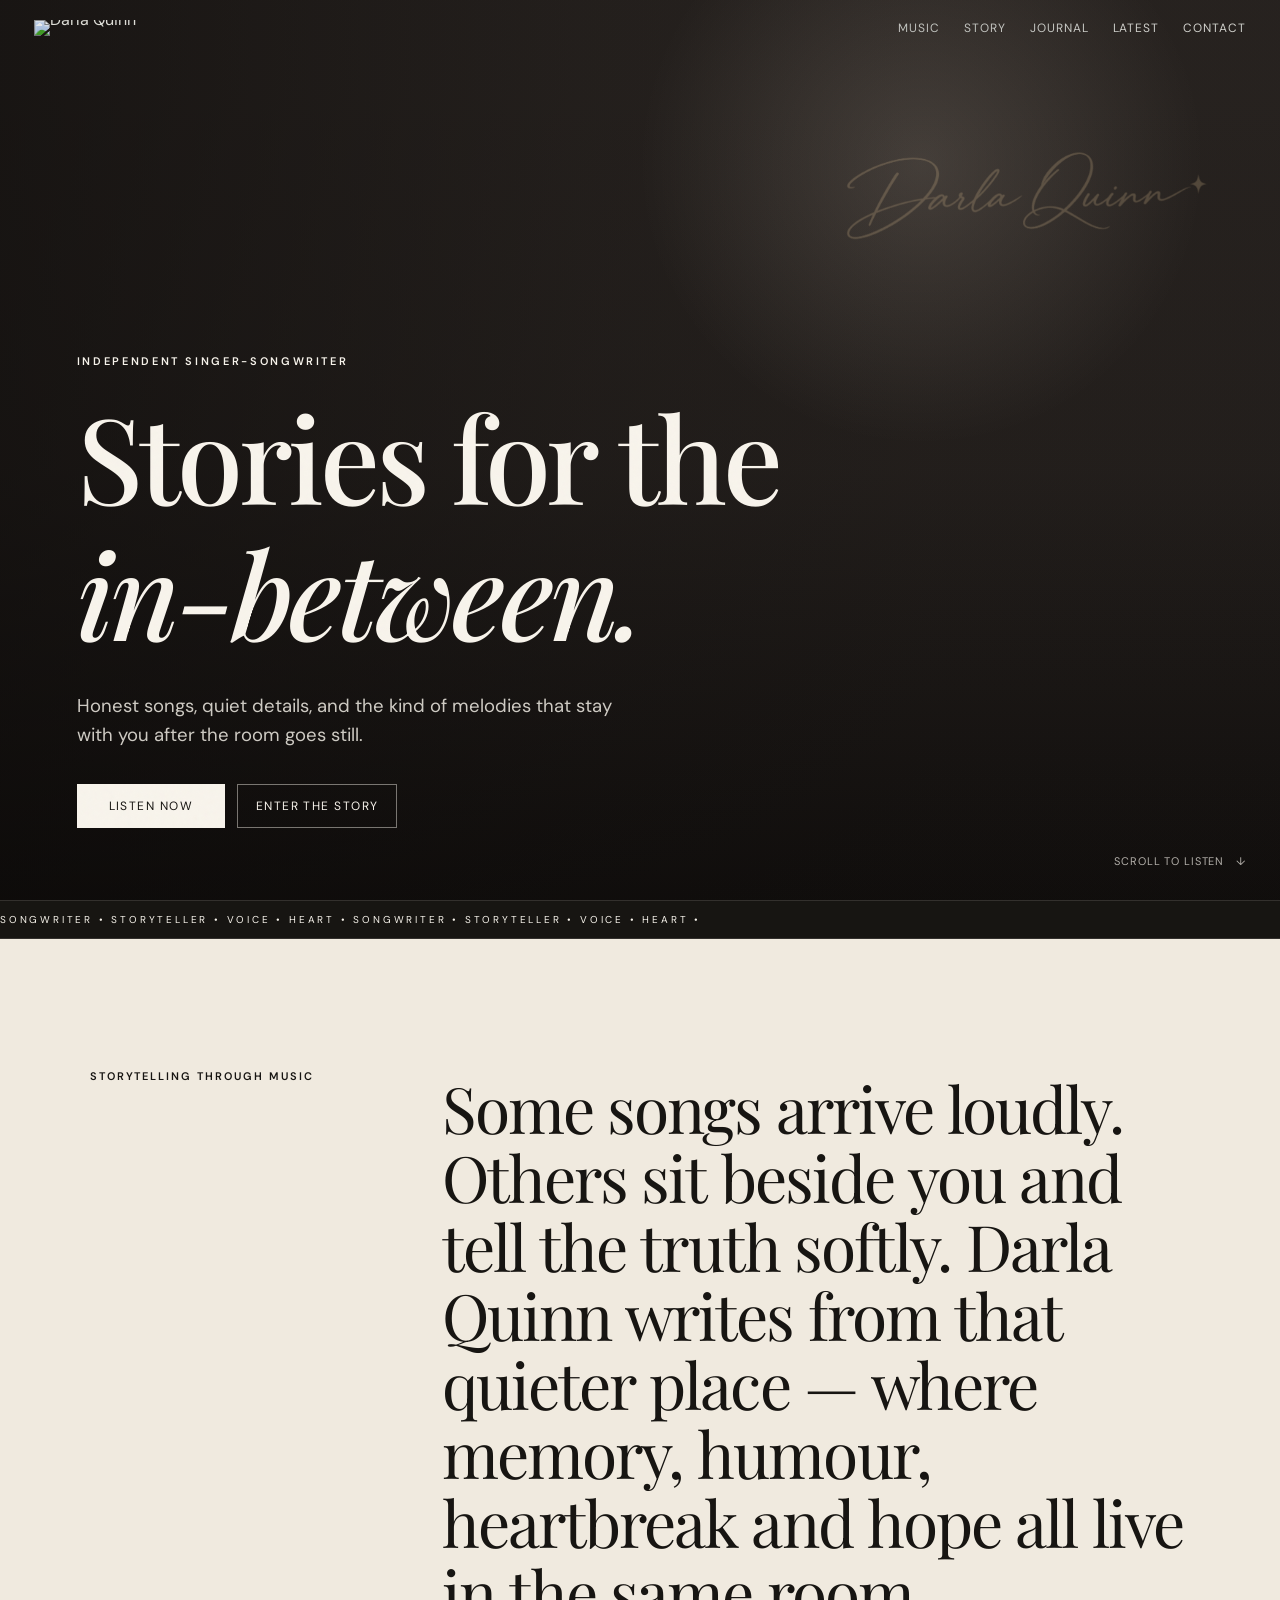
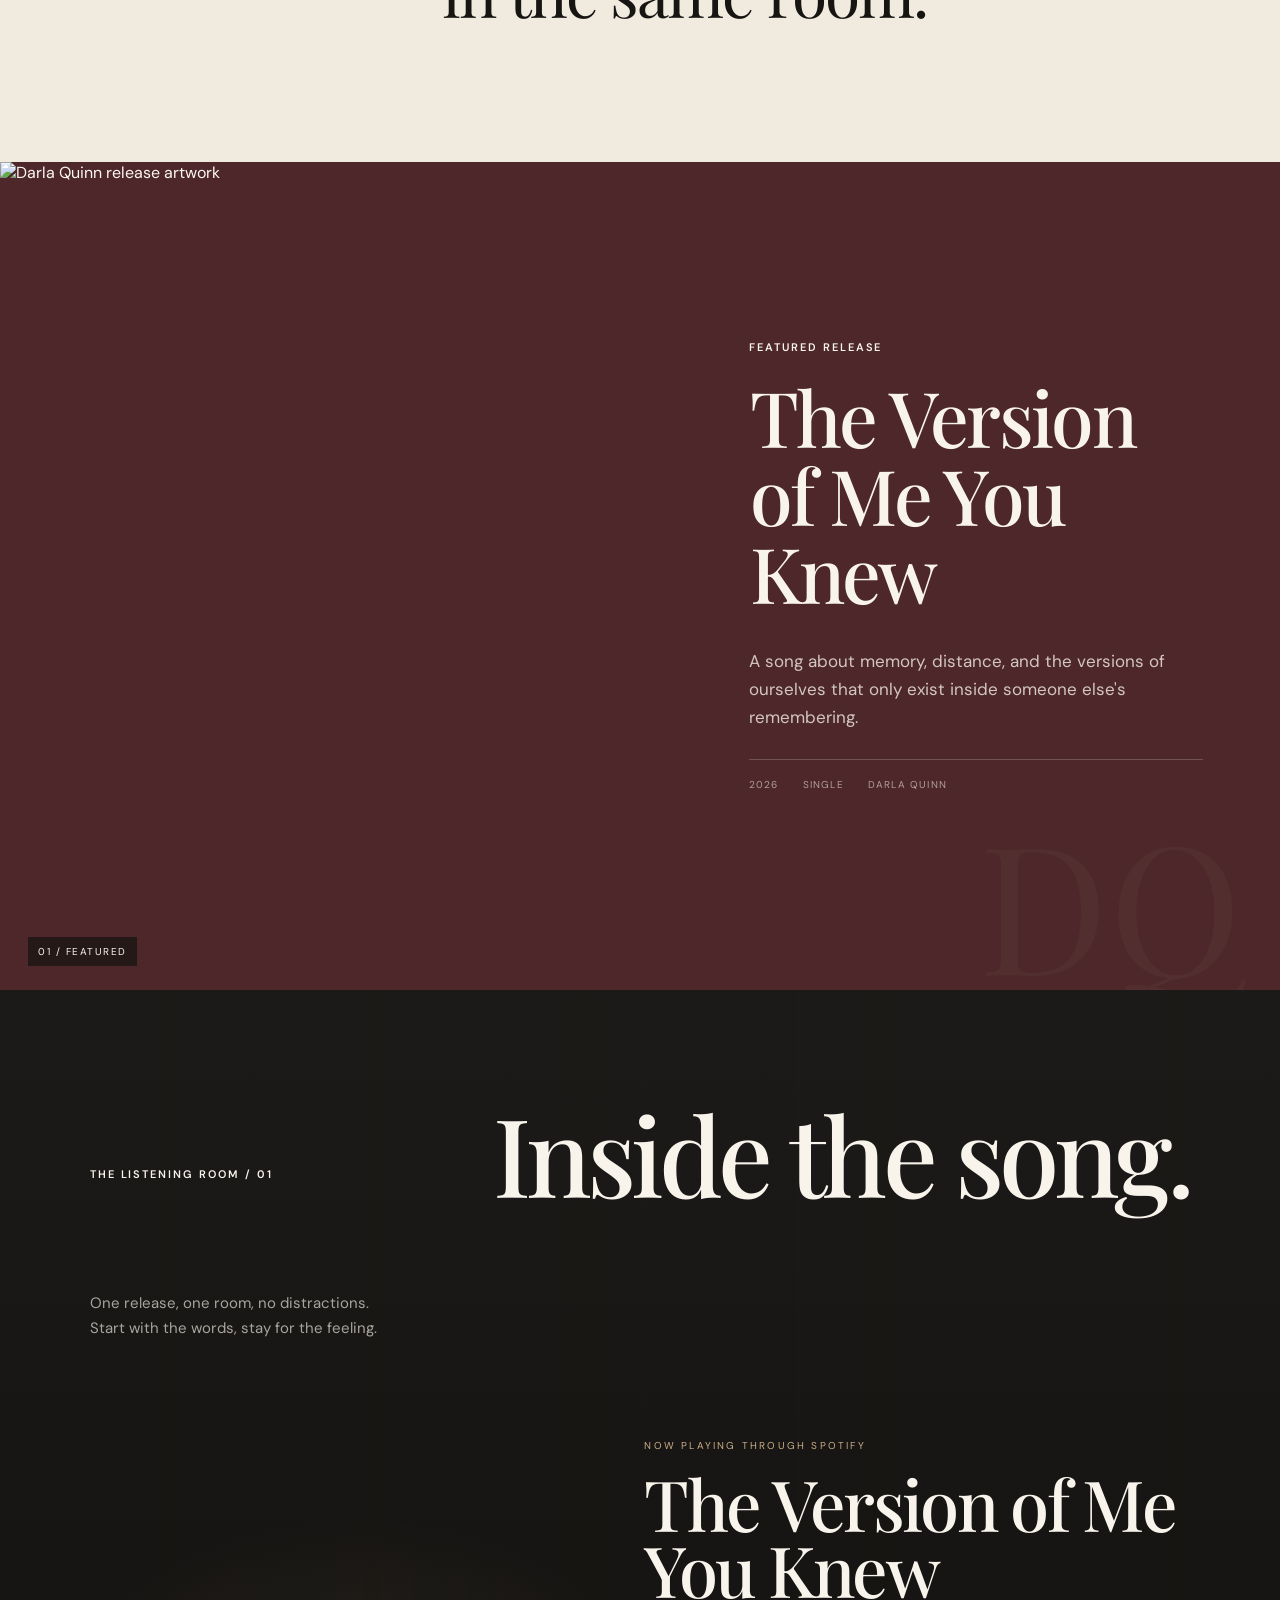
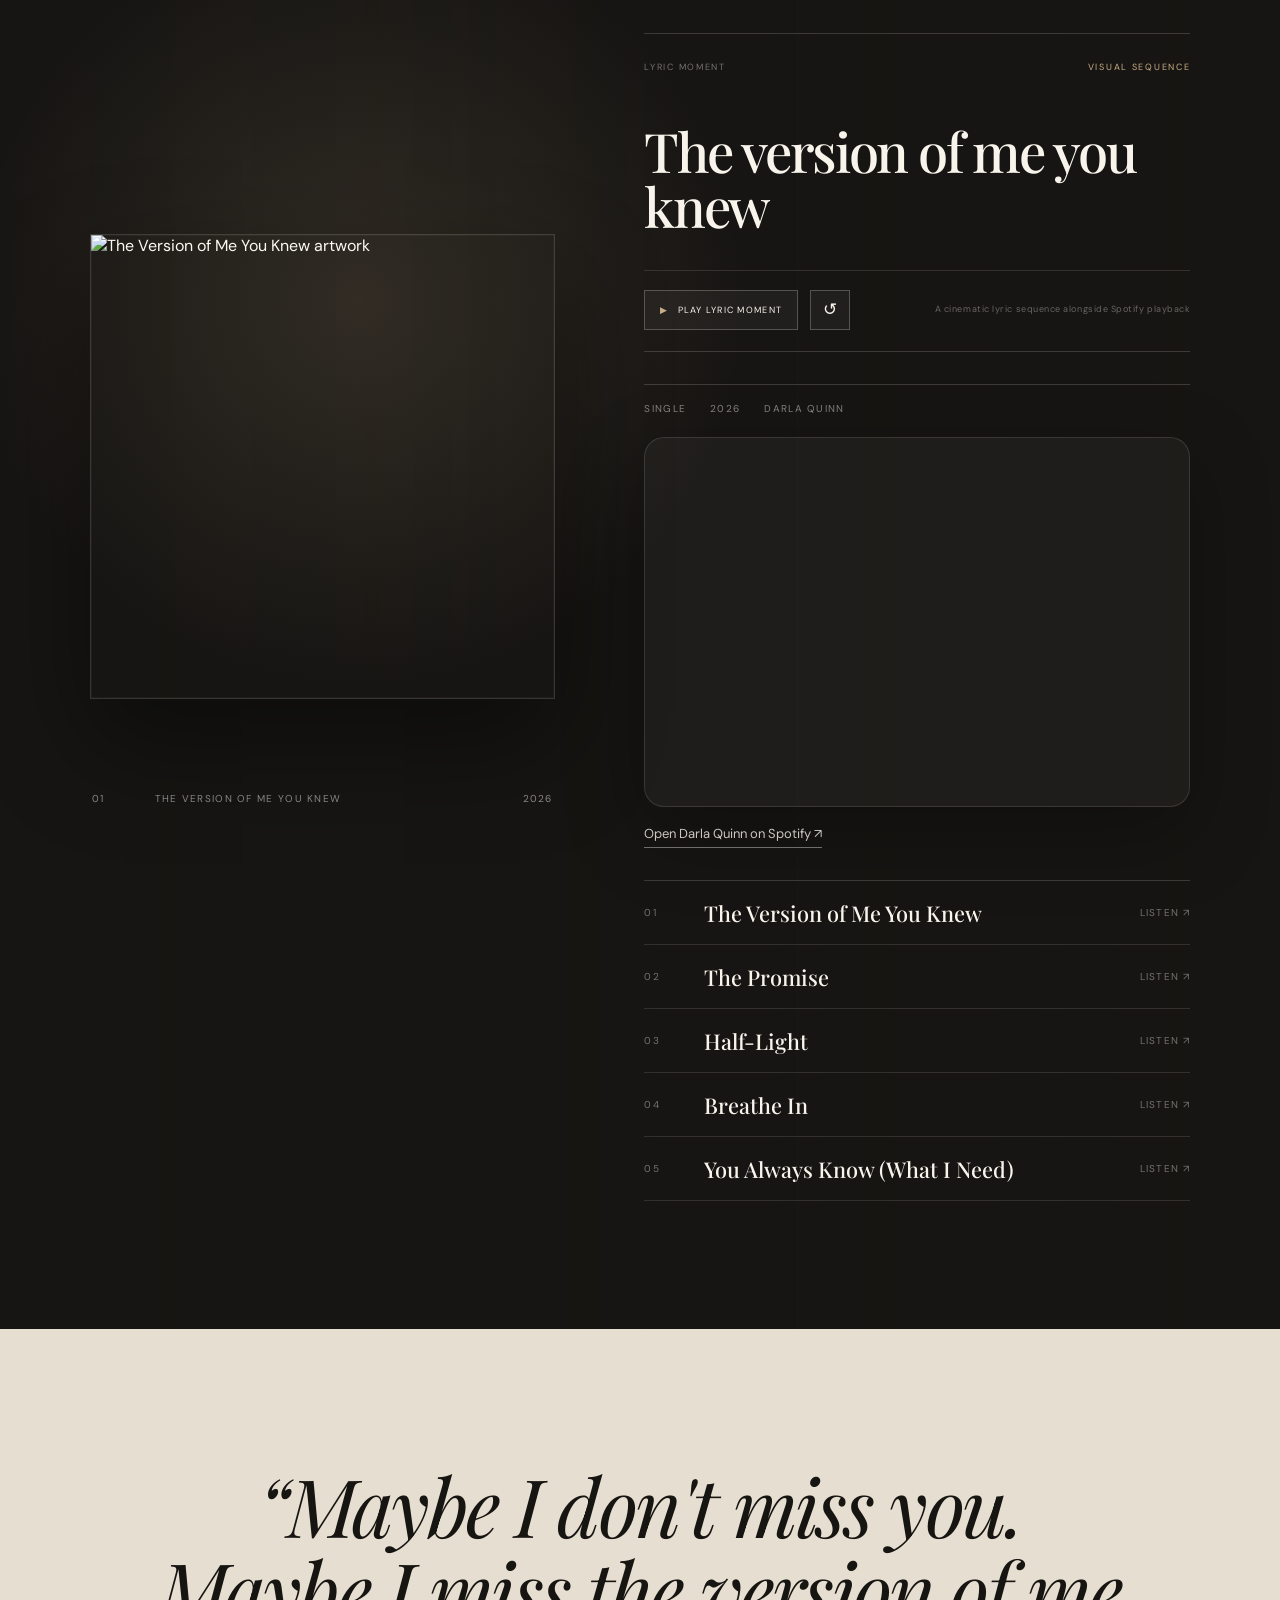
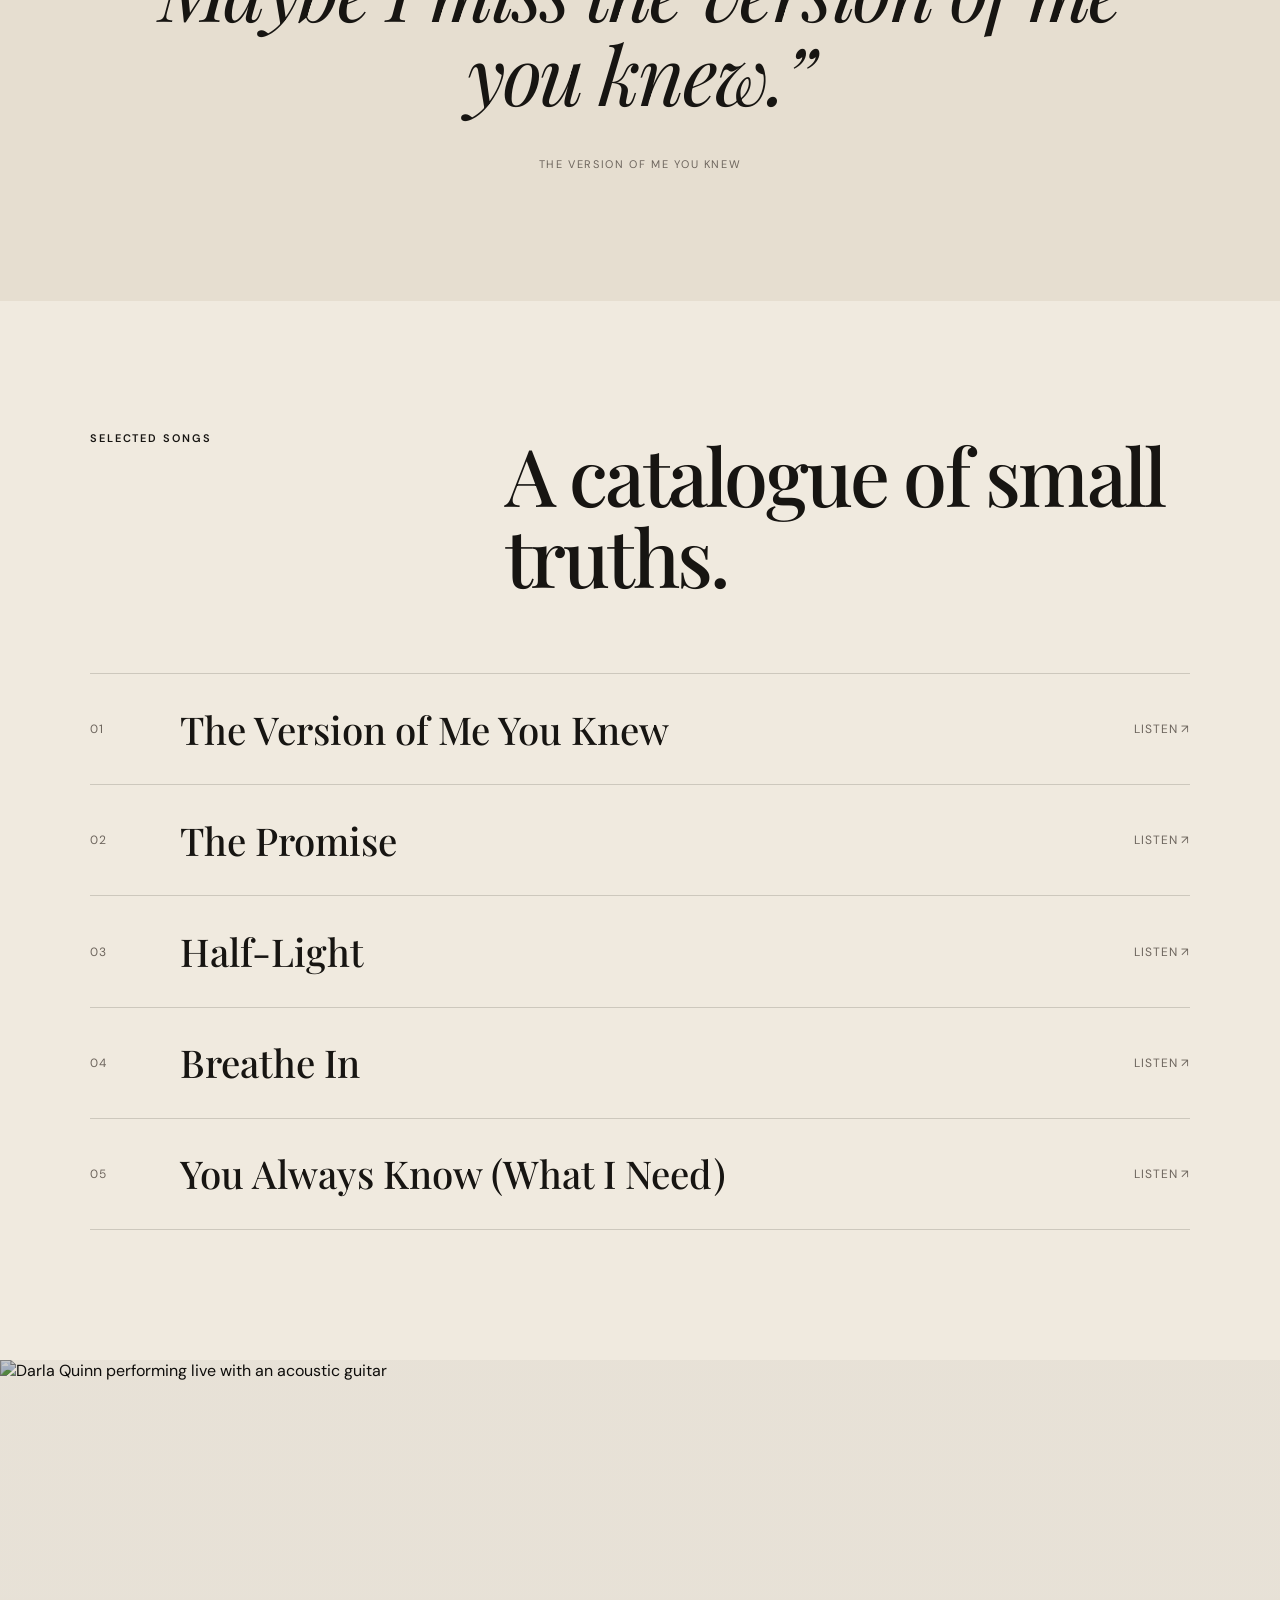
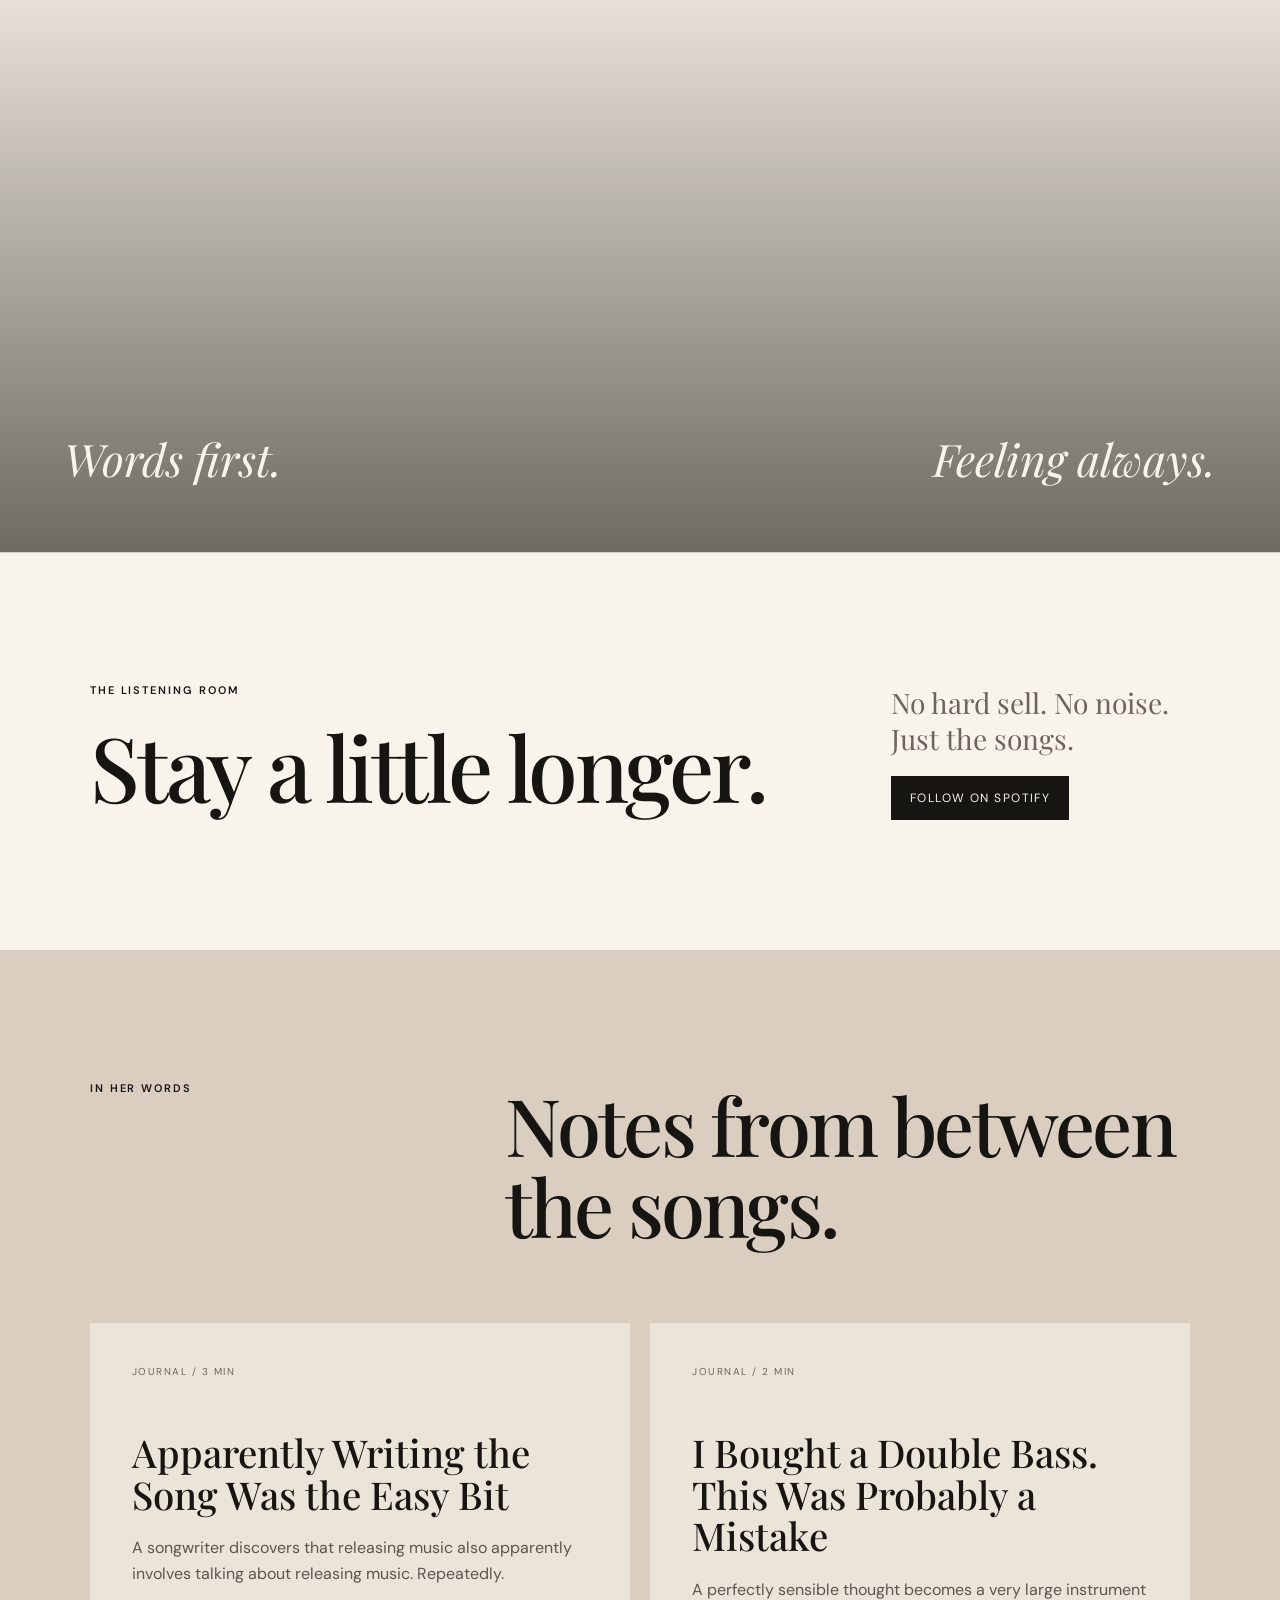
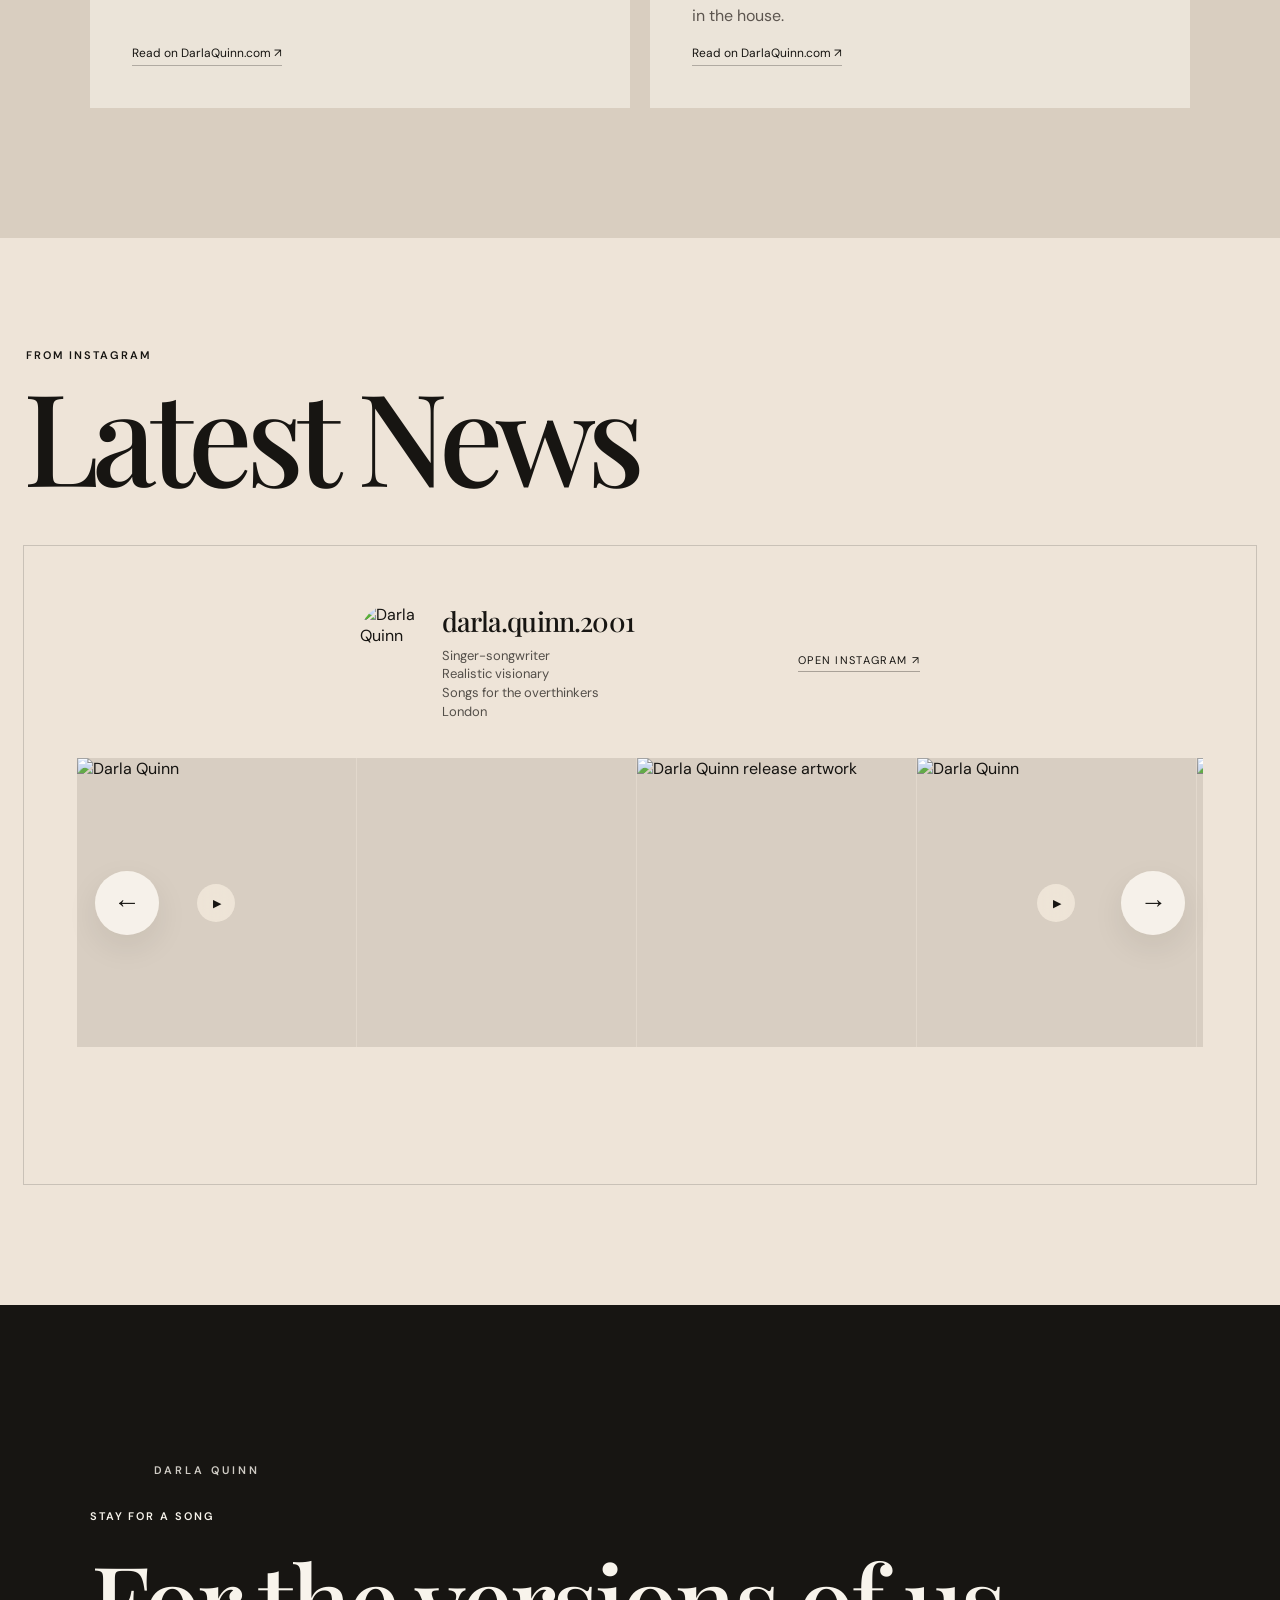
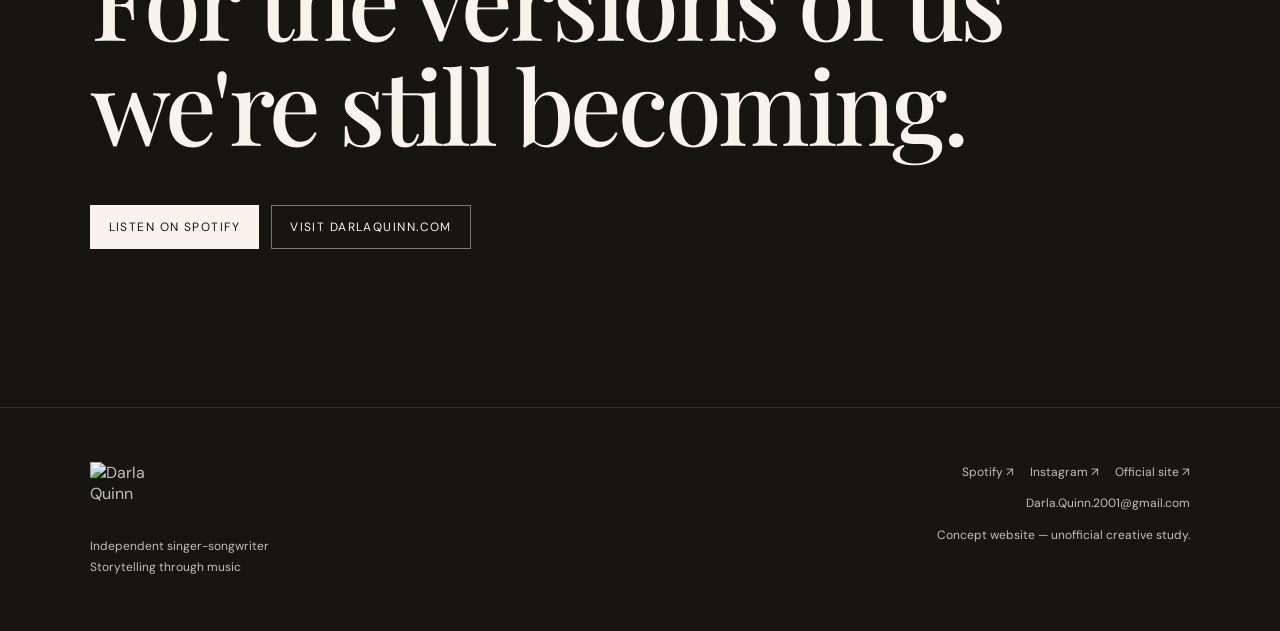
==== commit f98934b6: "Load cinematic lyric choreography" ====
--- a/index.html
+++ b/index.html
@@ -80,5 +80,6 @@
   </main>
   <footer id="contact"><div class="footer-brand"><img src="https://res.cloudinary.com/vysyrabp/image/upload/v1787341579/darla-quinn/header-logo.png" alt="Darla Quinn" /><div><p>Independent singer-songwriter<br>Storytelling through music</p></div></div><div class="footer-right"><div class="social-links"><a href="https://open.spotify.com/artist/5qFlrFooOTan8kPcKyqt5p" target="_blank" rel="noreferrer">Spotify ↗</a><a href="https://www.instagram.com/darla.quinn.2001/" target="_blank" rel="noreferrer">Instagram ↗</a><a href="https://www.darlaquinn.com/" target="_blank" rel="noreferrer">Official site ↗</a></div><a href="mailto:Darla.Quinn.2001@gmail.com">Darla.Quinn.2001@gmail.com</a><p>Concept website — unofficial creative study.</p></div></footer>
   <script src="script.js"></script>
+  <script src="lyrics.js"></script>
 </body>
 </html>
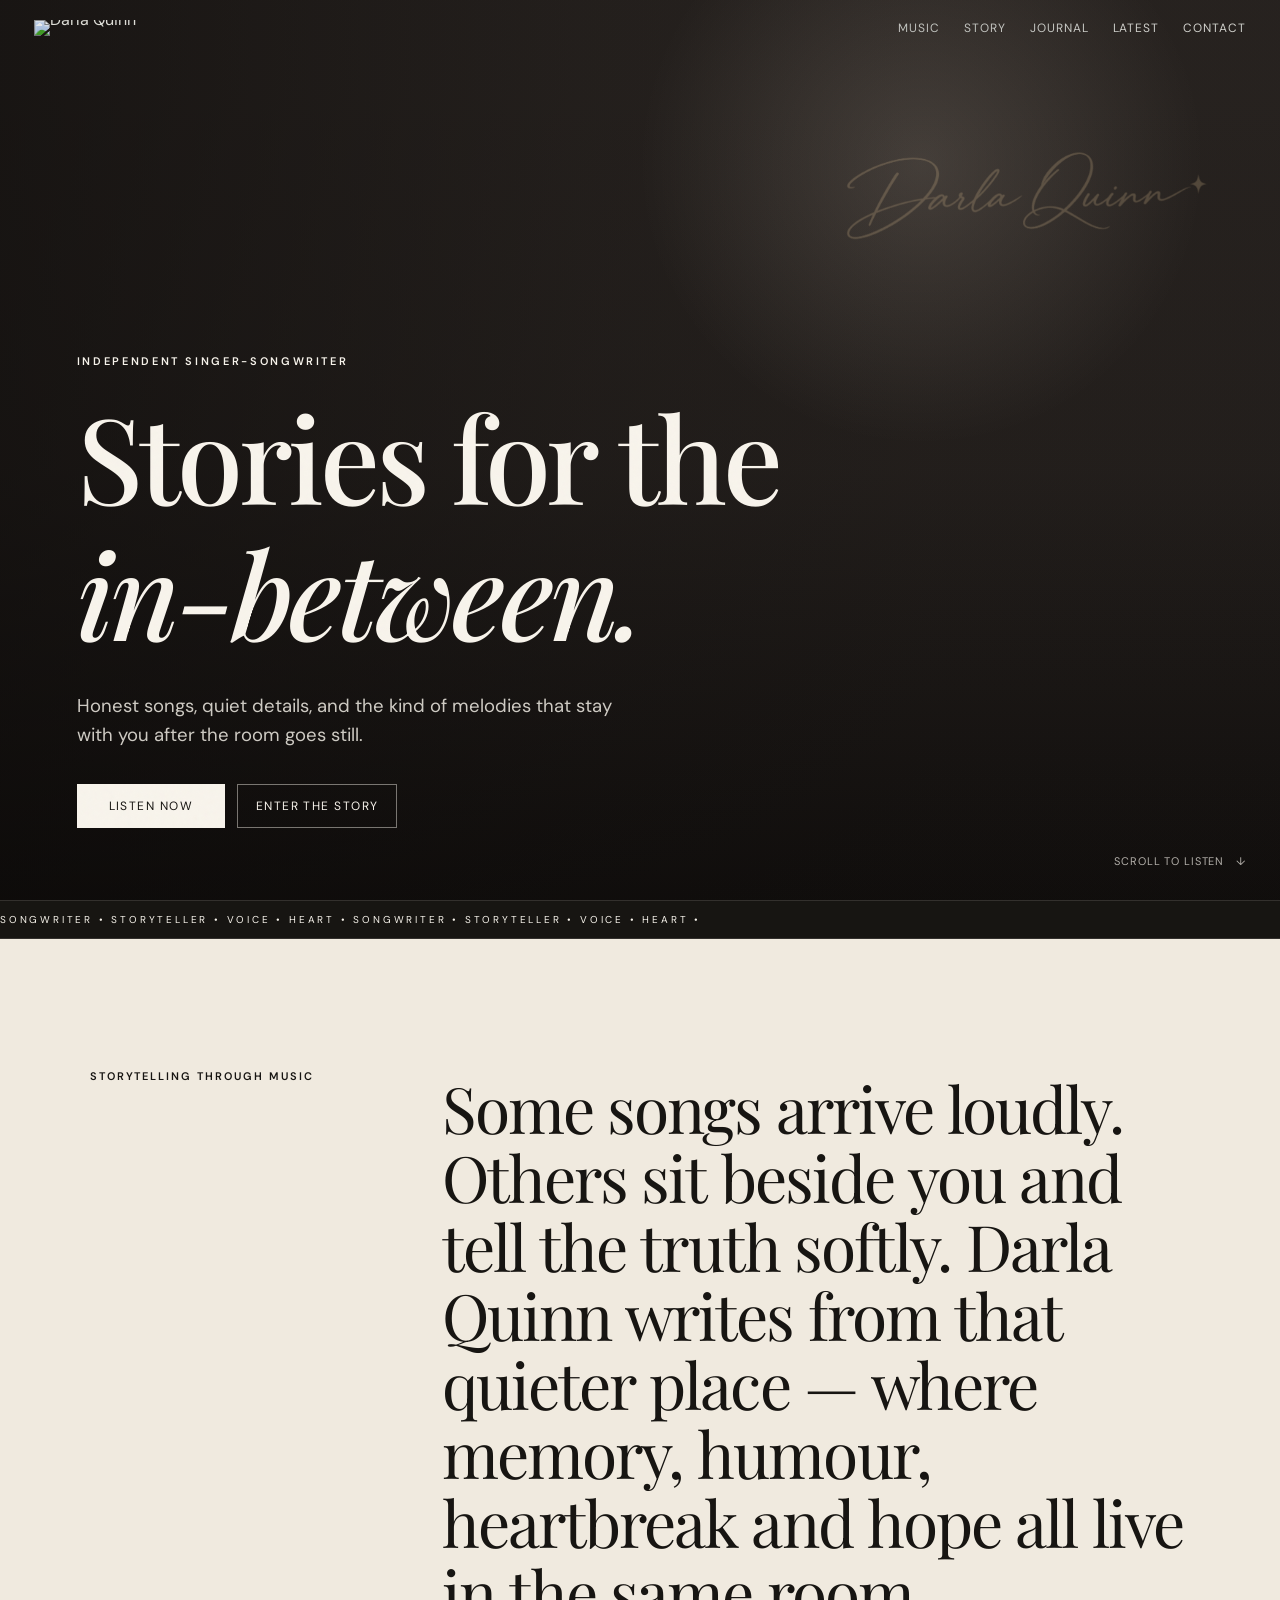
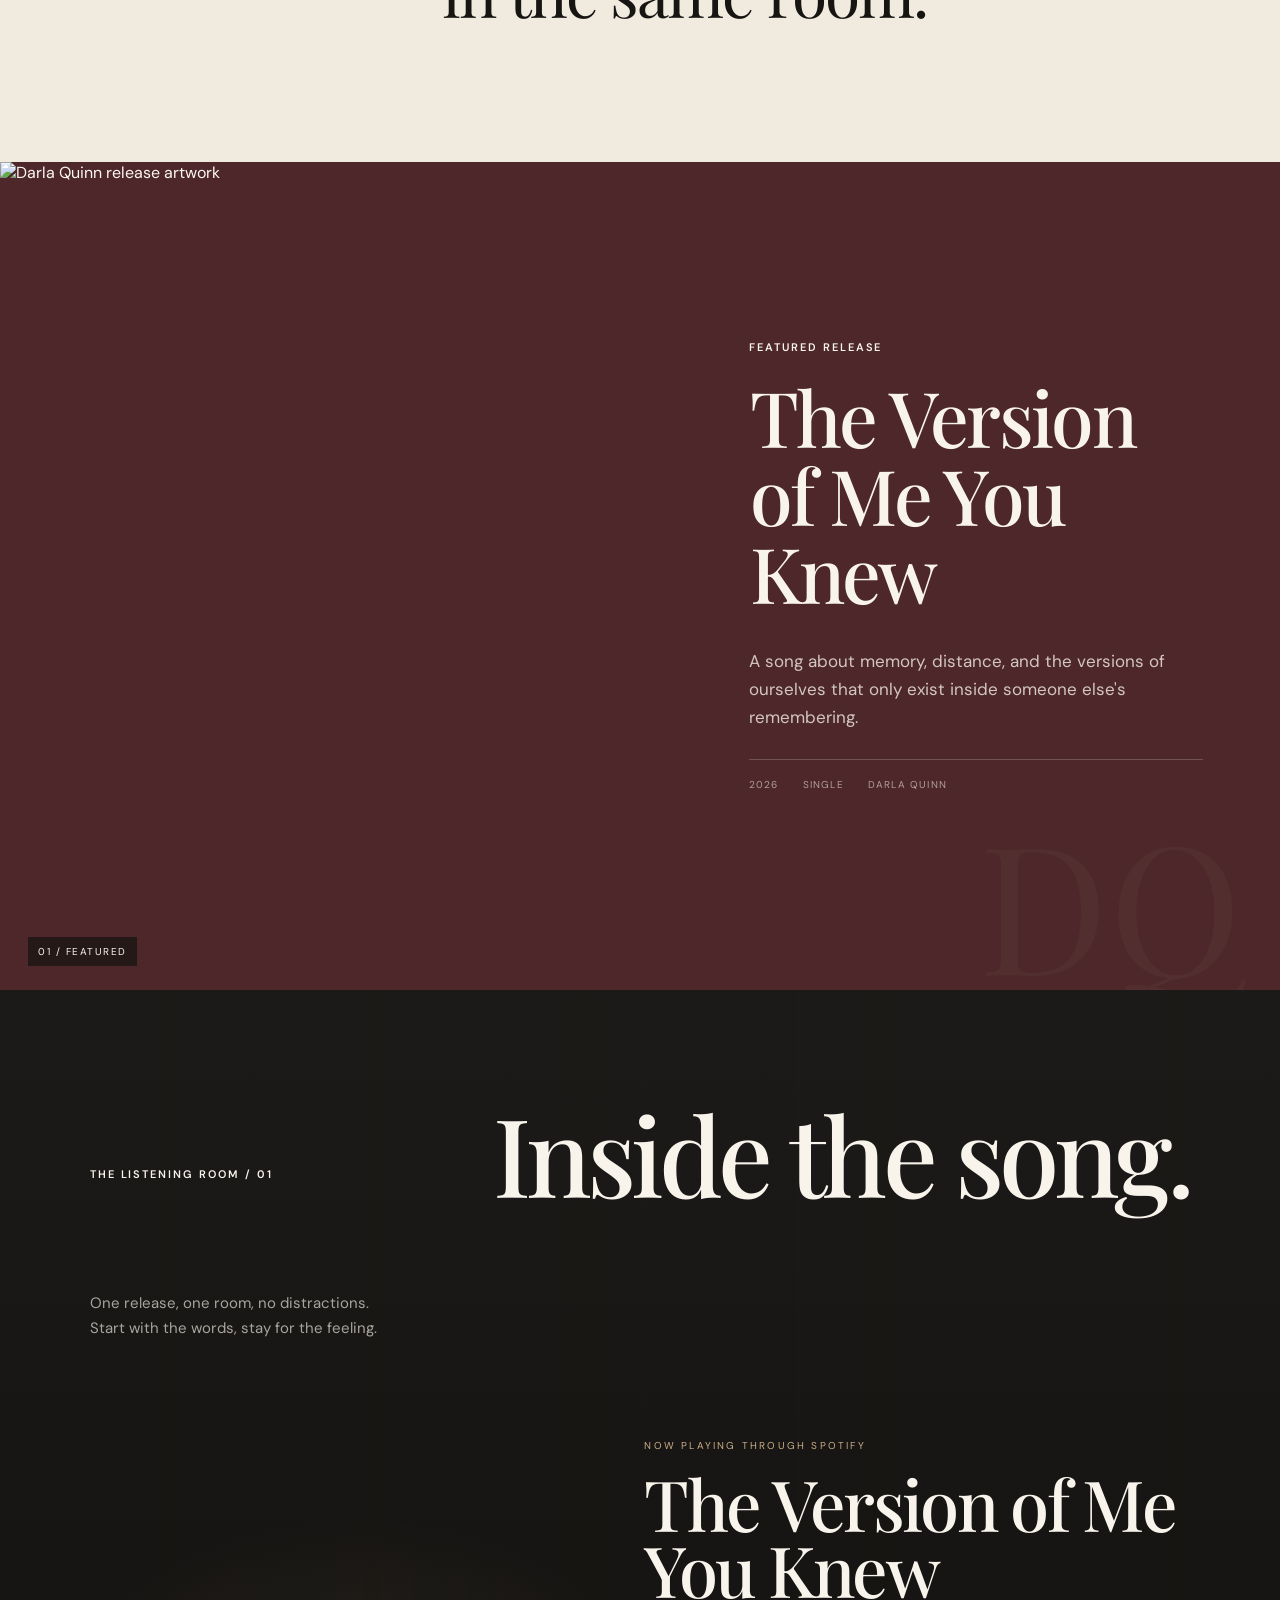
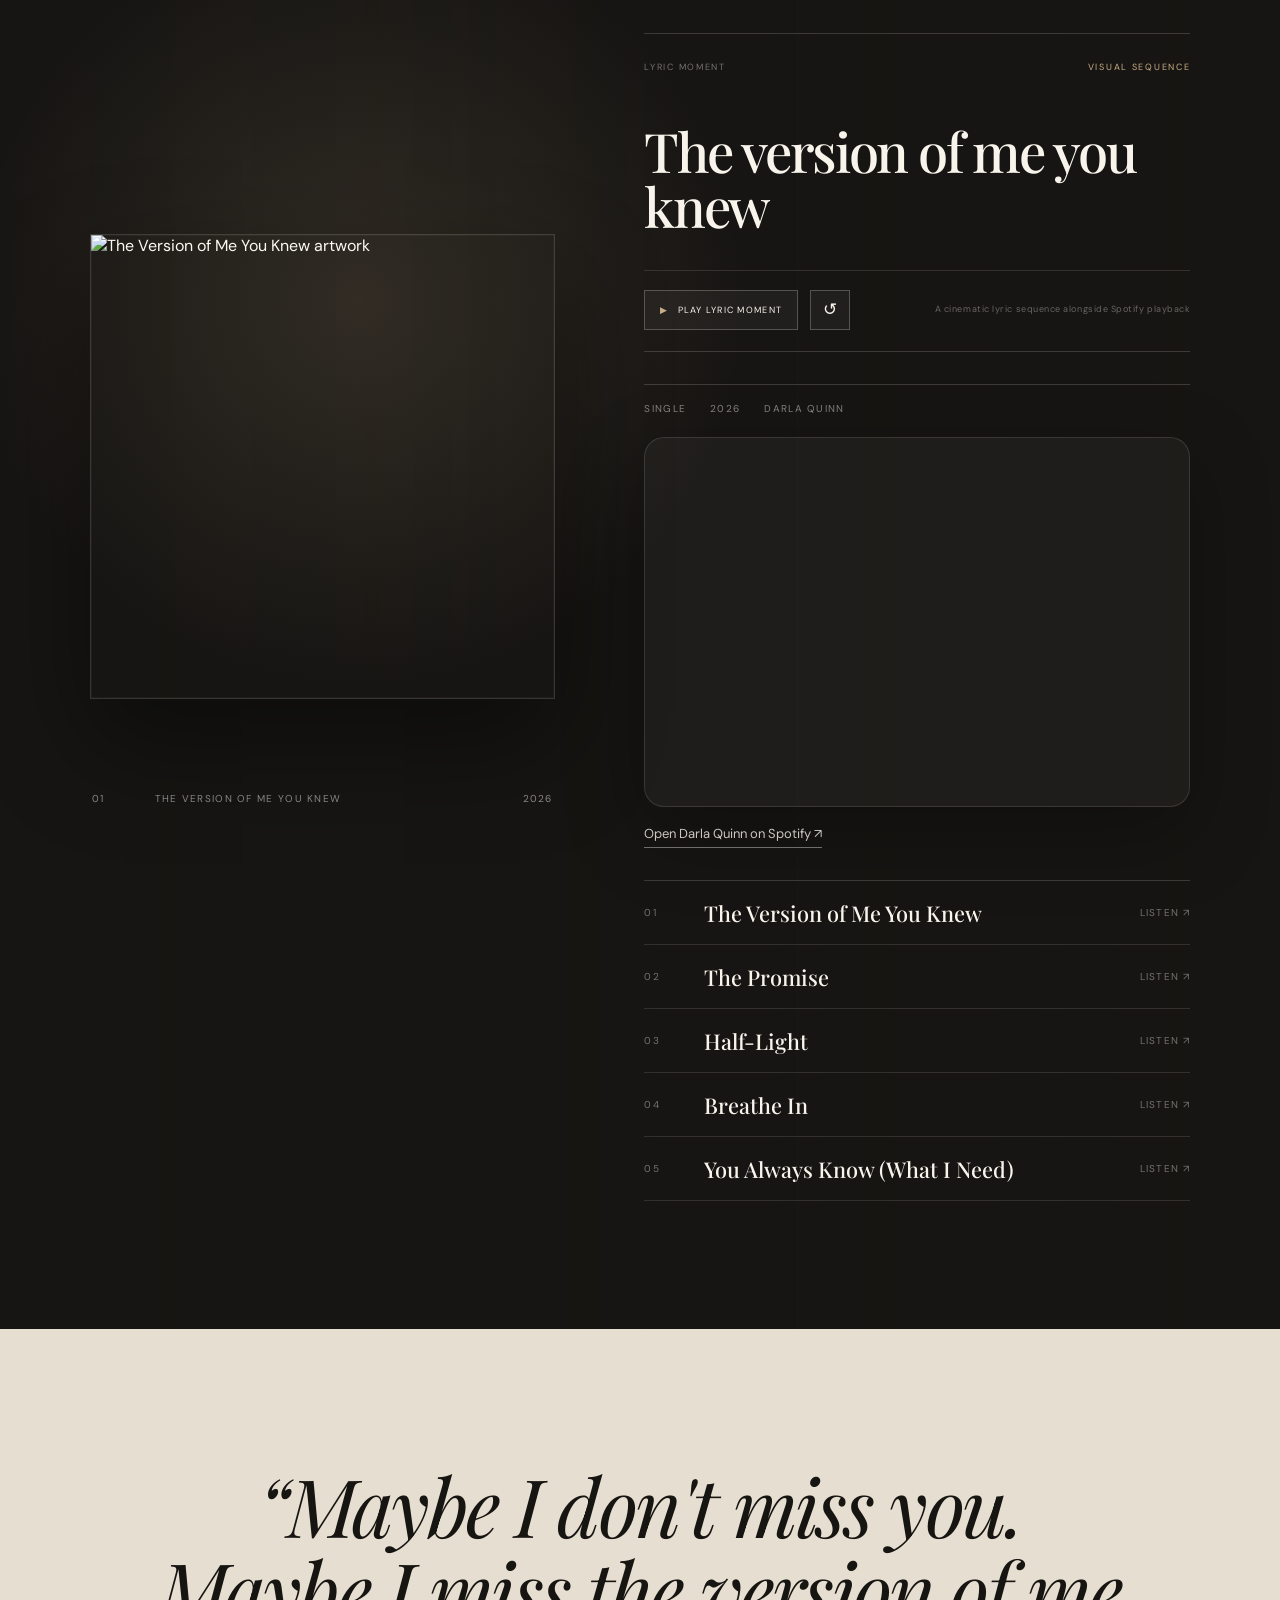
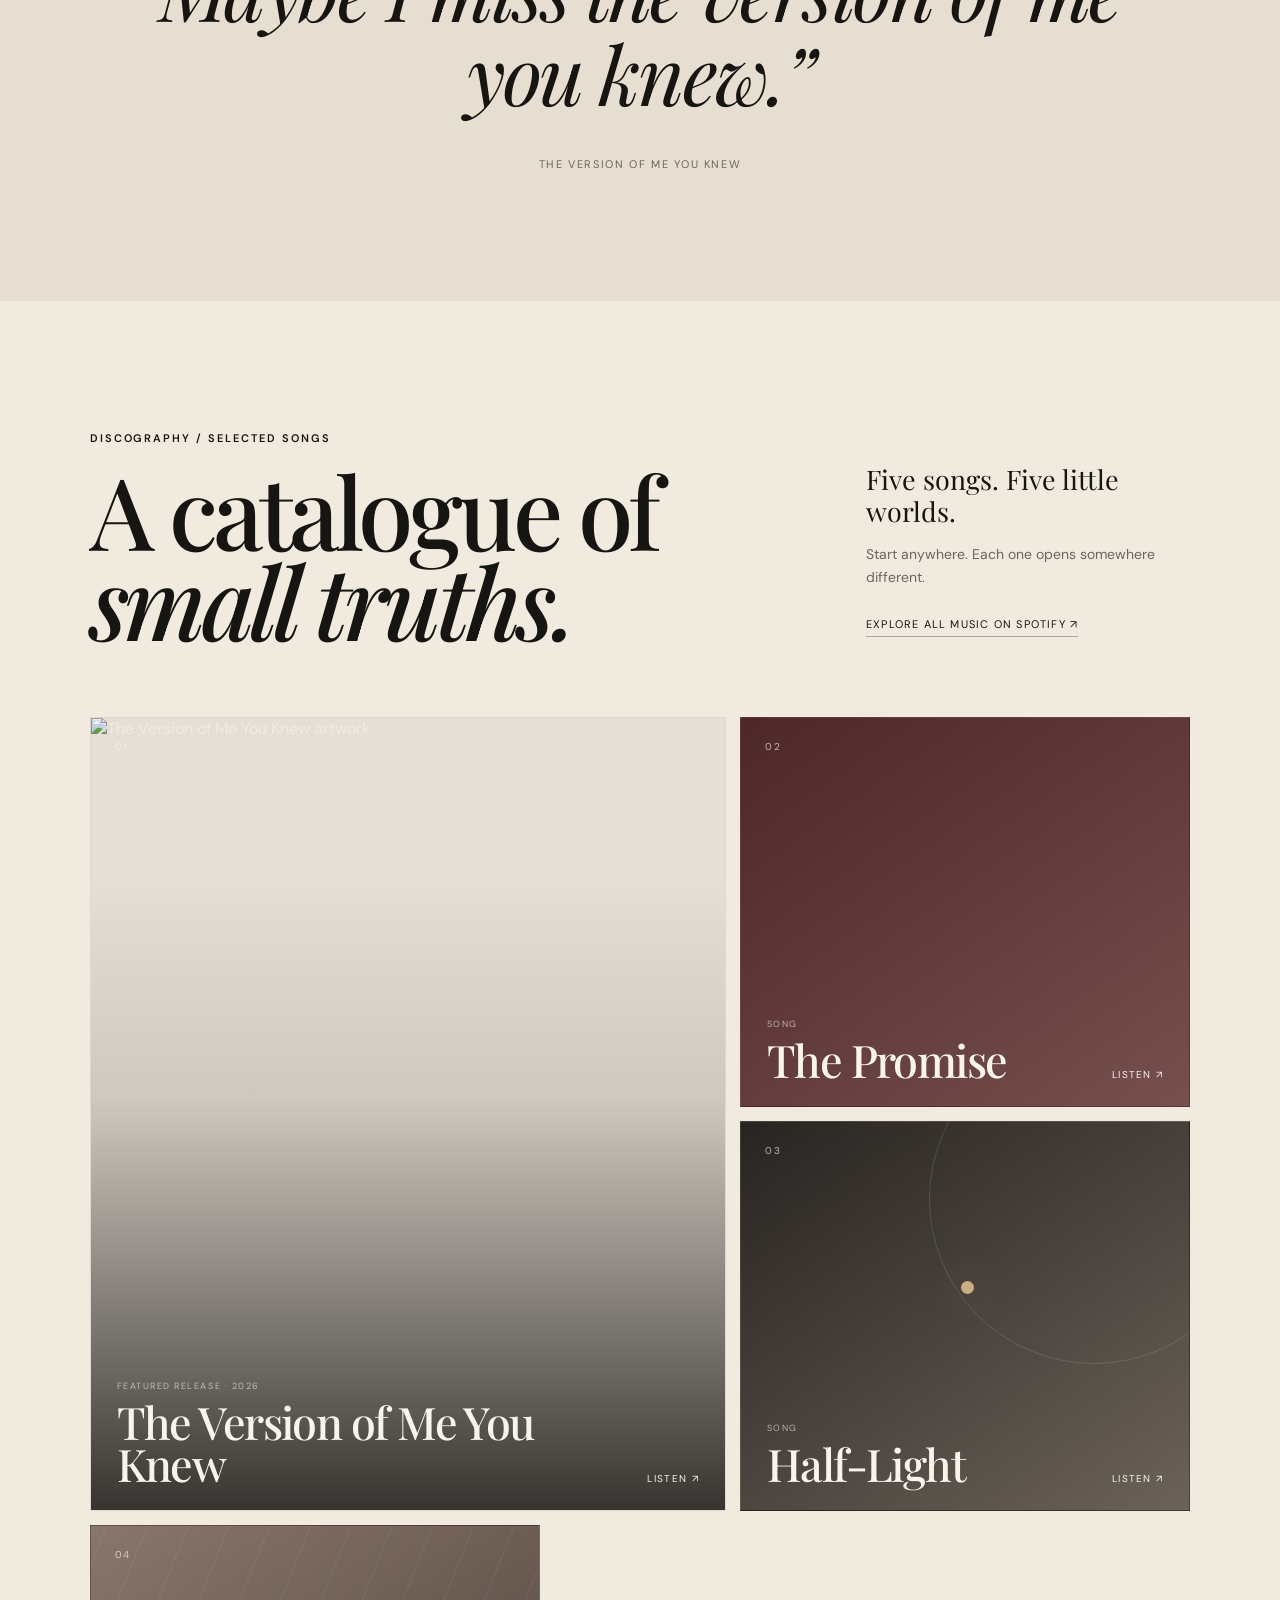
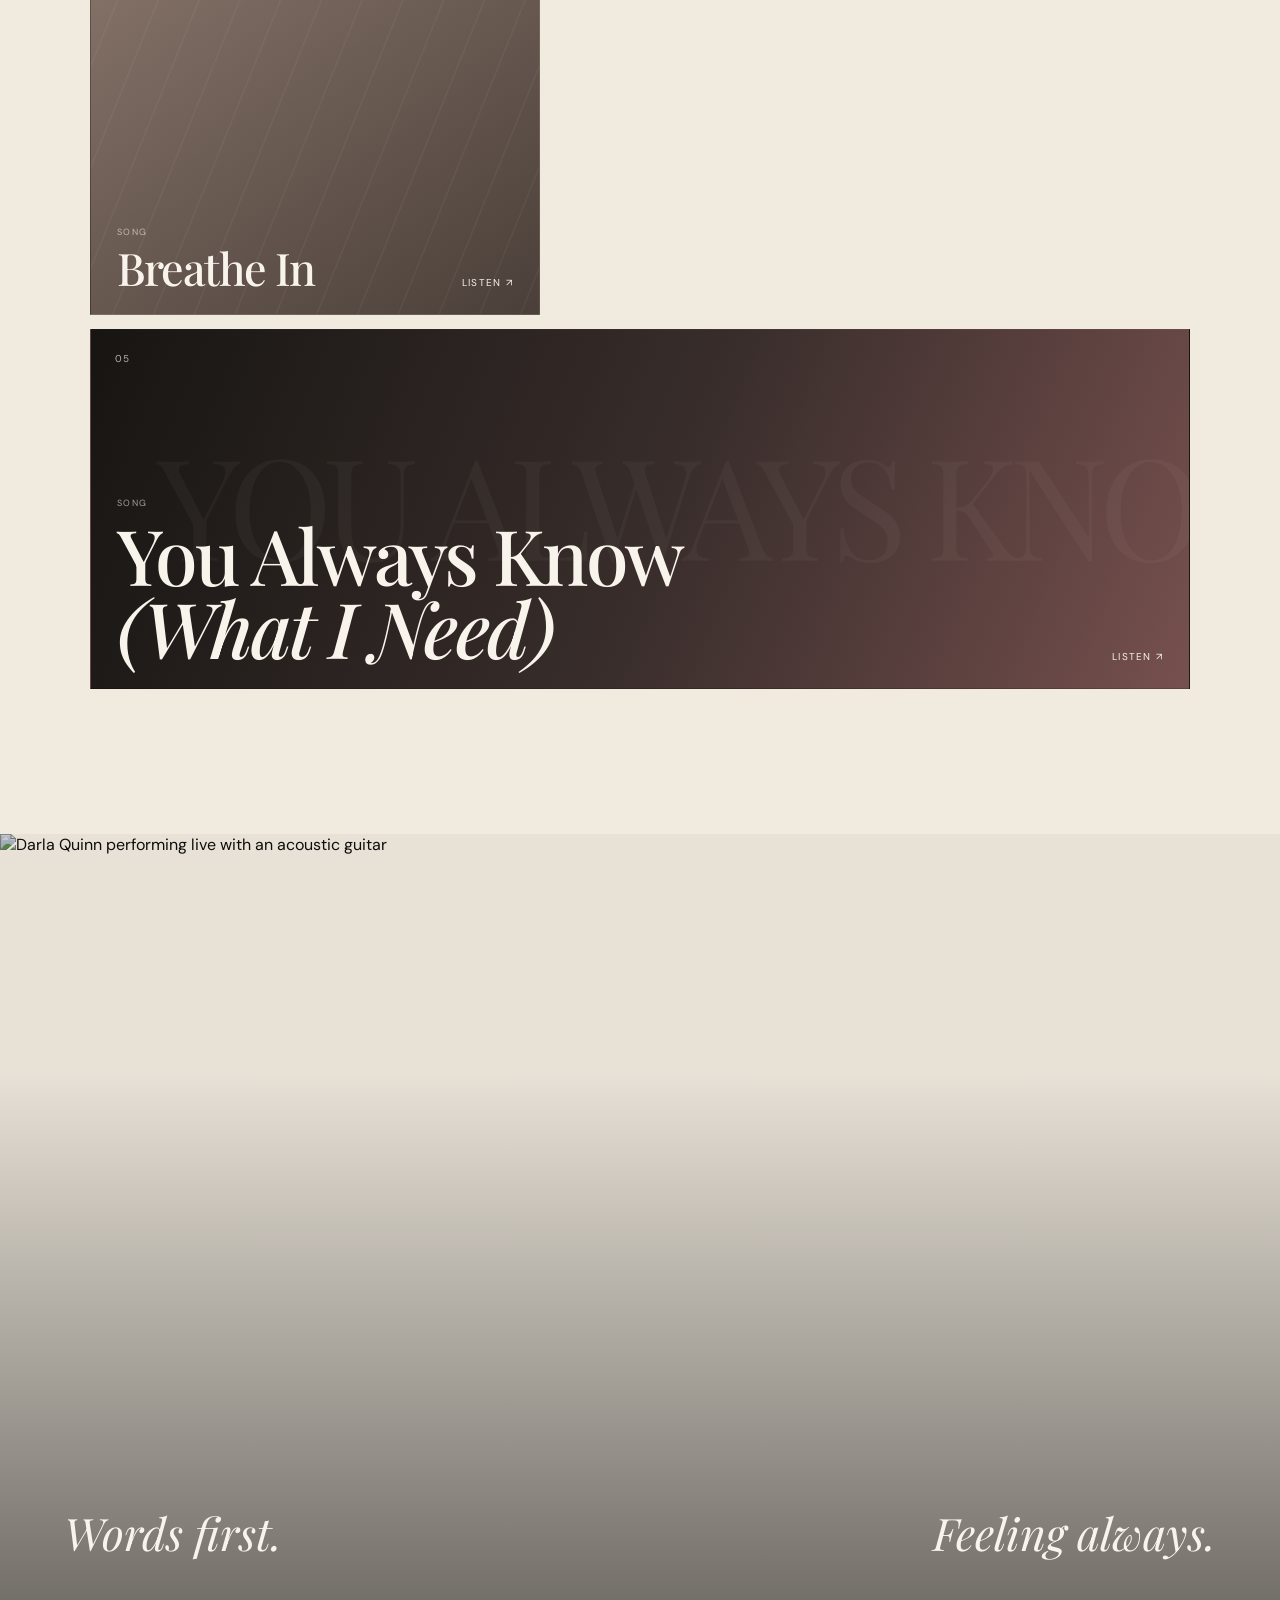
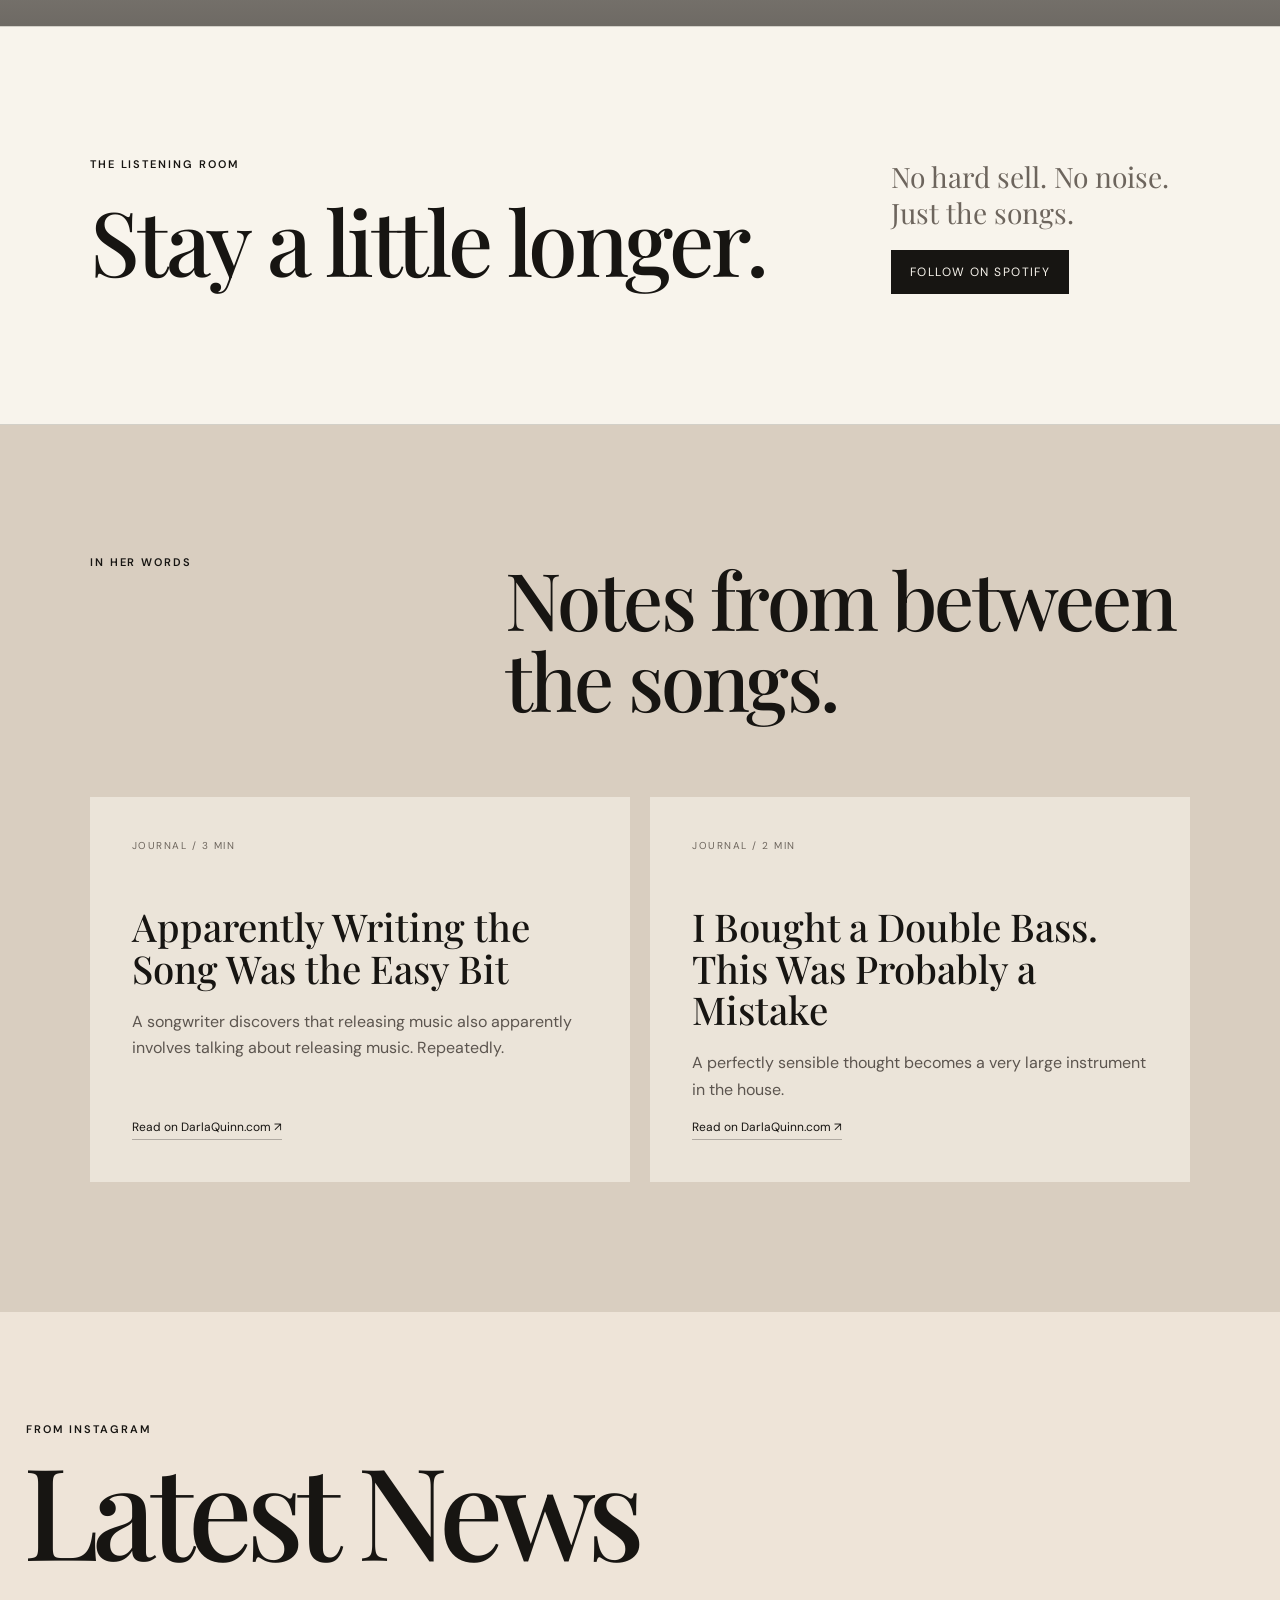
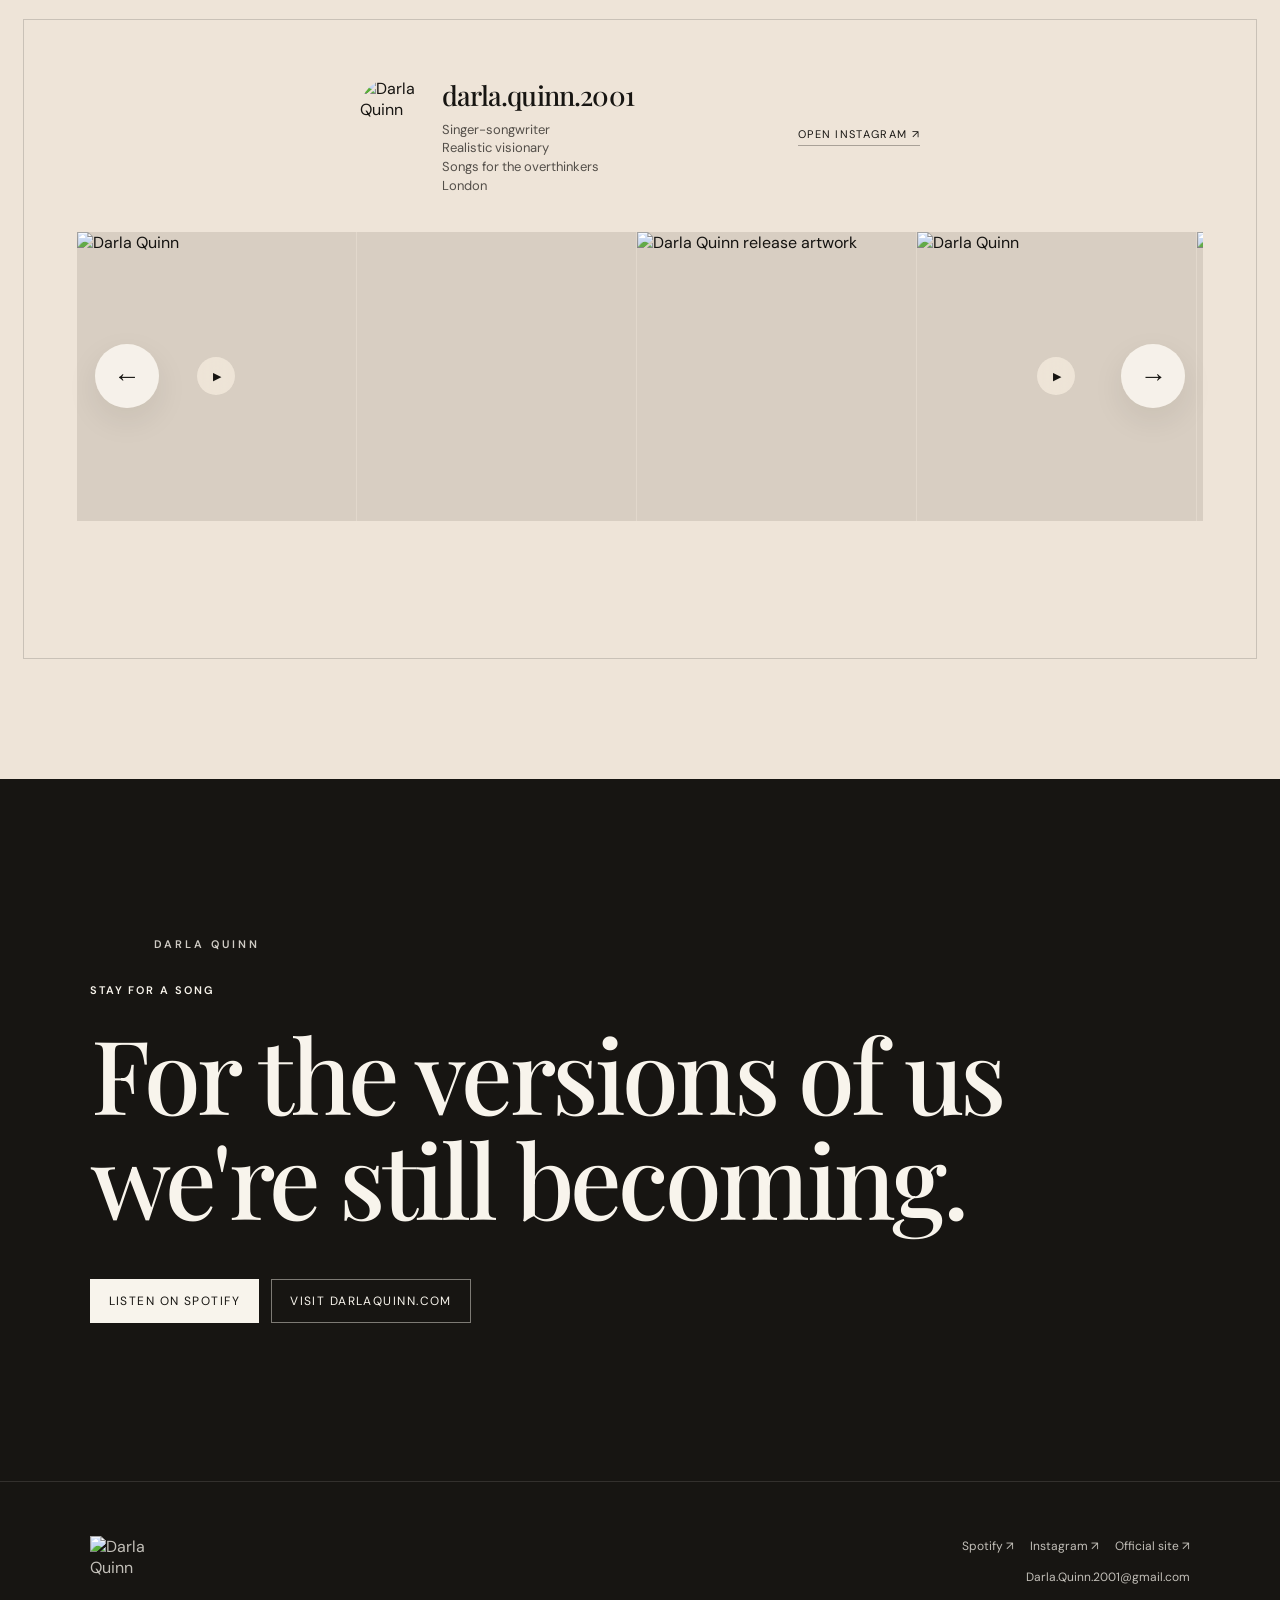
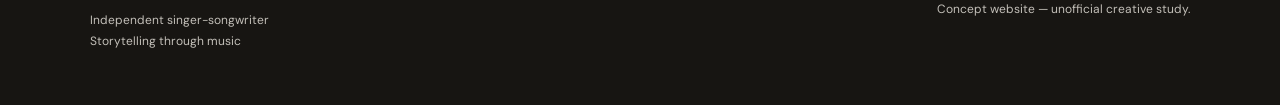
==== commit be80c07f: "Load refined discography experience" ====
--- a/index.html
+++ b/index.html
@@ -81,5 +81,6 @@
   <footer id="contact"><div class="footer-brand"><img src="https://res.cloudinary.com/vysyrabp/image/upload/v1787341579/darla-quinn/header-logo.png" alt="Darla Quinn" /><div><p>Independent singer-songwriter<br>Storytelling through music</p></div></div><div class="footer-right"><div class="social-links"><a href="https://open.spotify.com/artist/5qFlrFooOTan8kPcKyqt5p" target="_blank" rel="noreferrer">Spotify ↗</a><a href="https://www.instagram.com/darla.quinn.2001/" target="_blank" rel="noreferrer">Instagram ↗</a><a href="https://www.darlaquinn.com/" target="_blank" rel="noreferrer">Official site ↗</a></div><a href="mailto:Darla.Quinn.2001@gmail.com">Darla.Quinn.2001@gmail.com</a><p>Concept website — unofficial creative study.</p></div></footer>
   <script src="script.js"></script>
   <script src="lyrics.js"></script>
+  <script src="discography.js"></script>
 </body>
 </html>
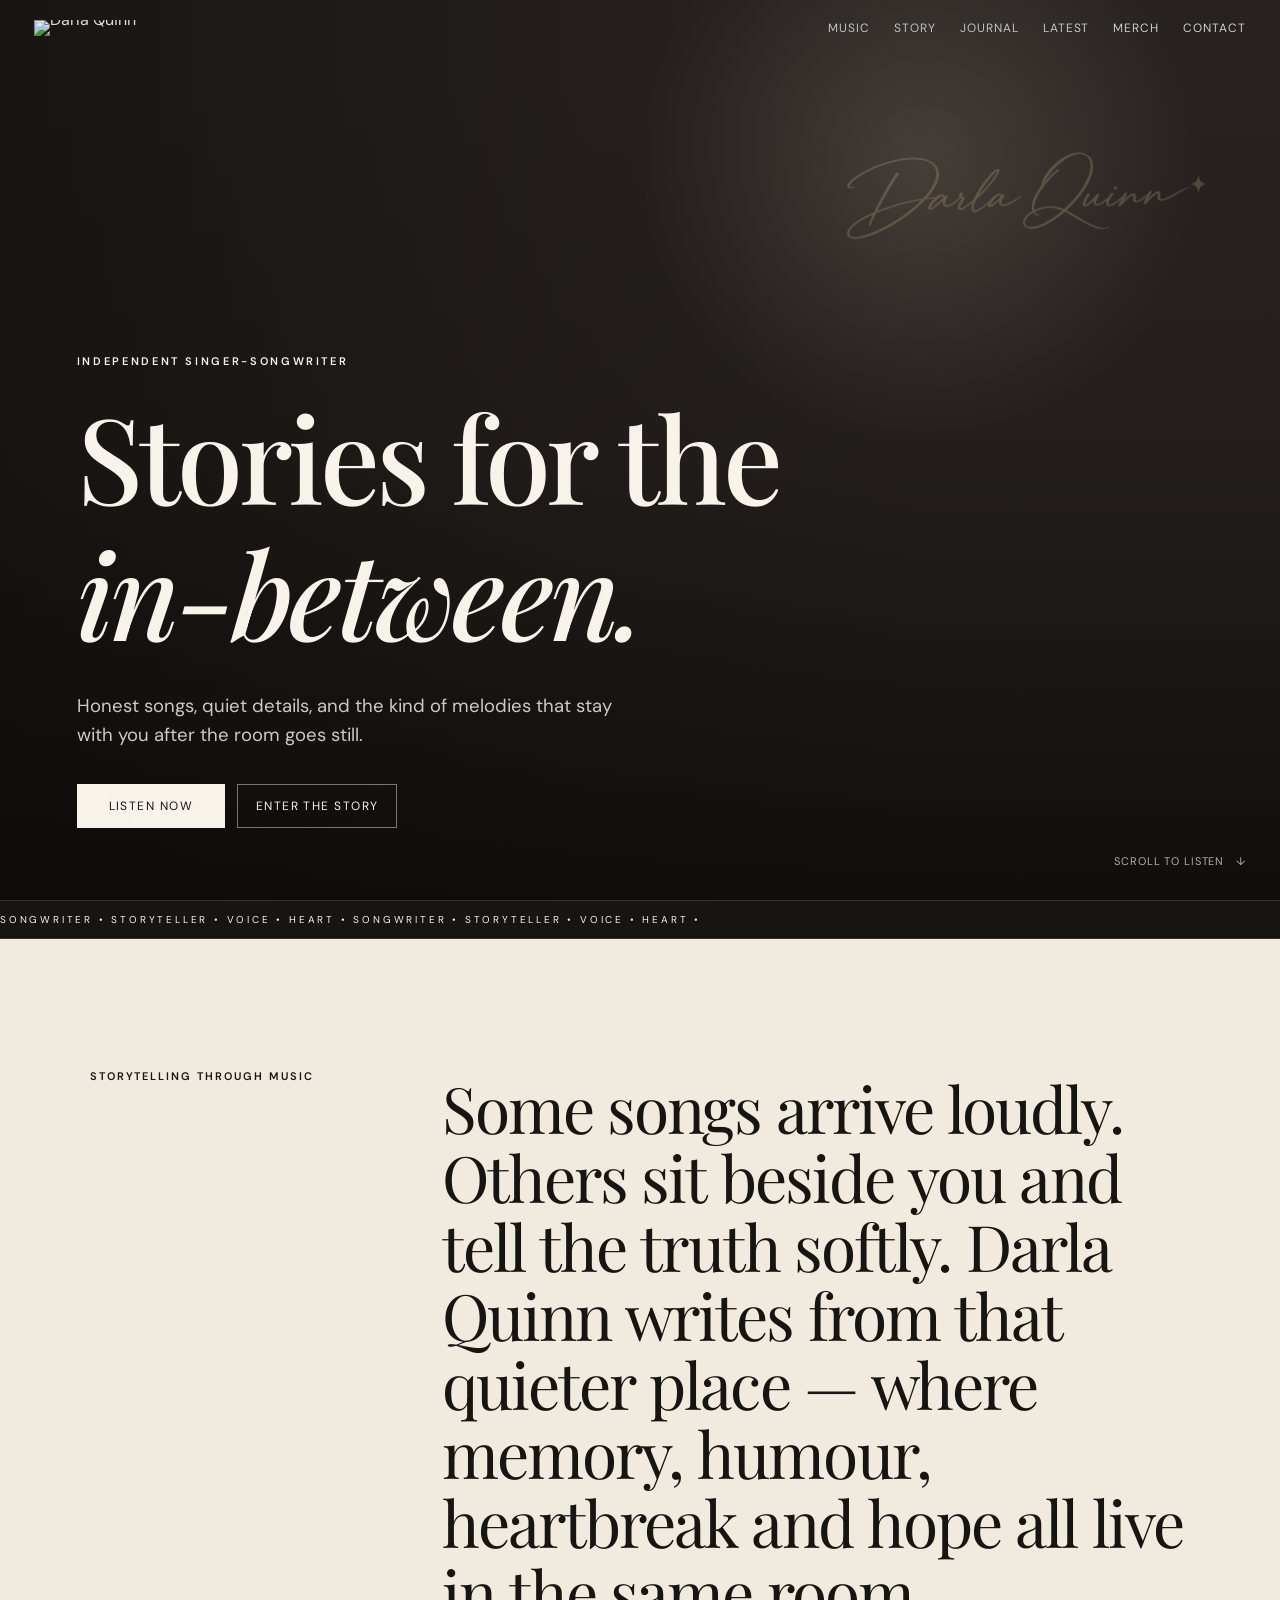
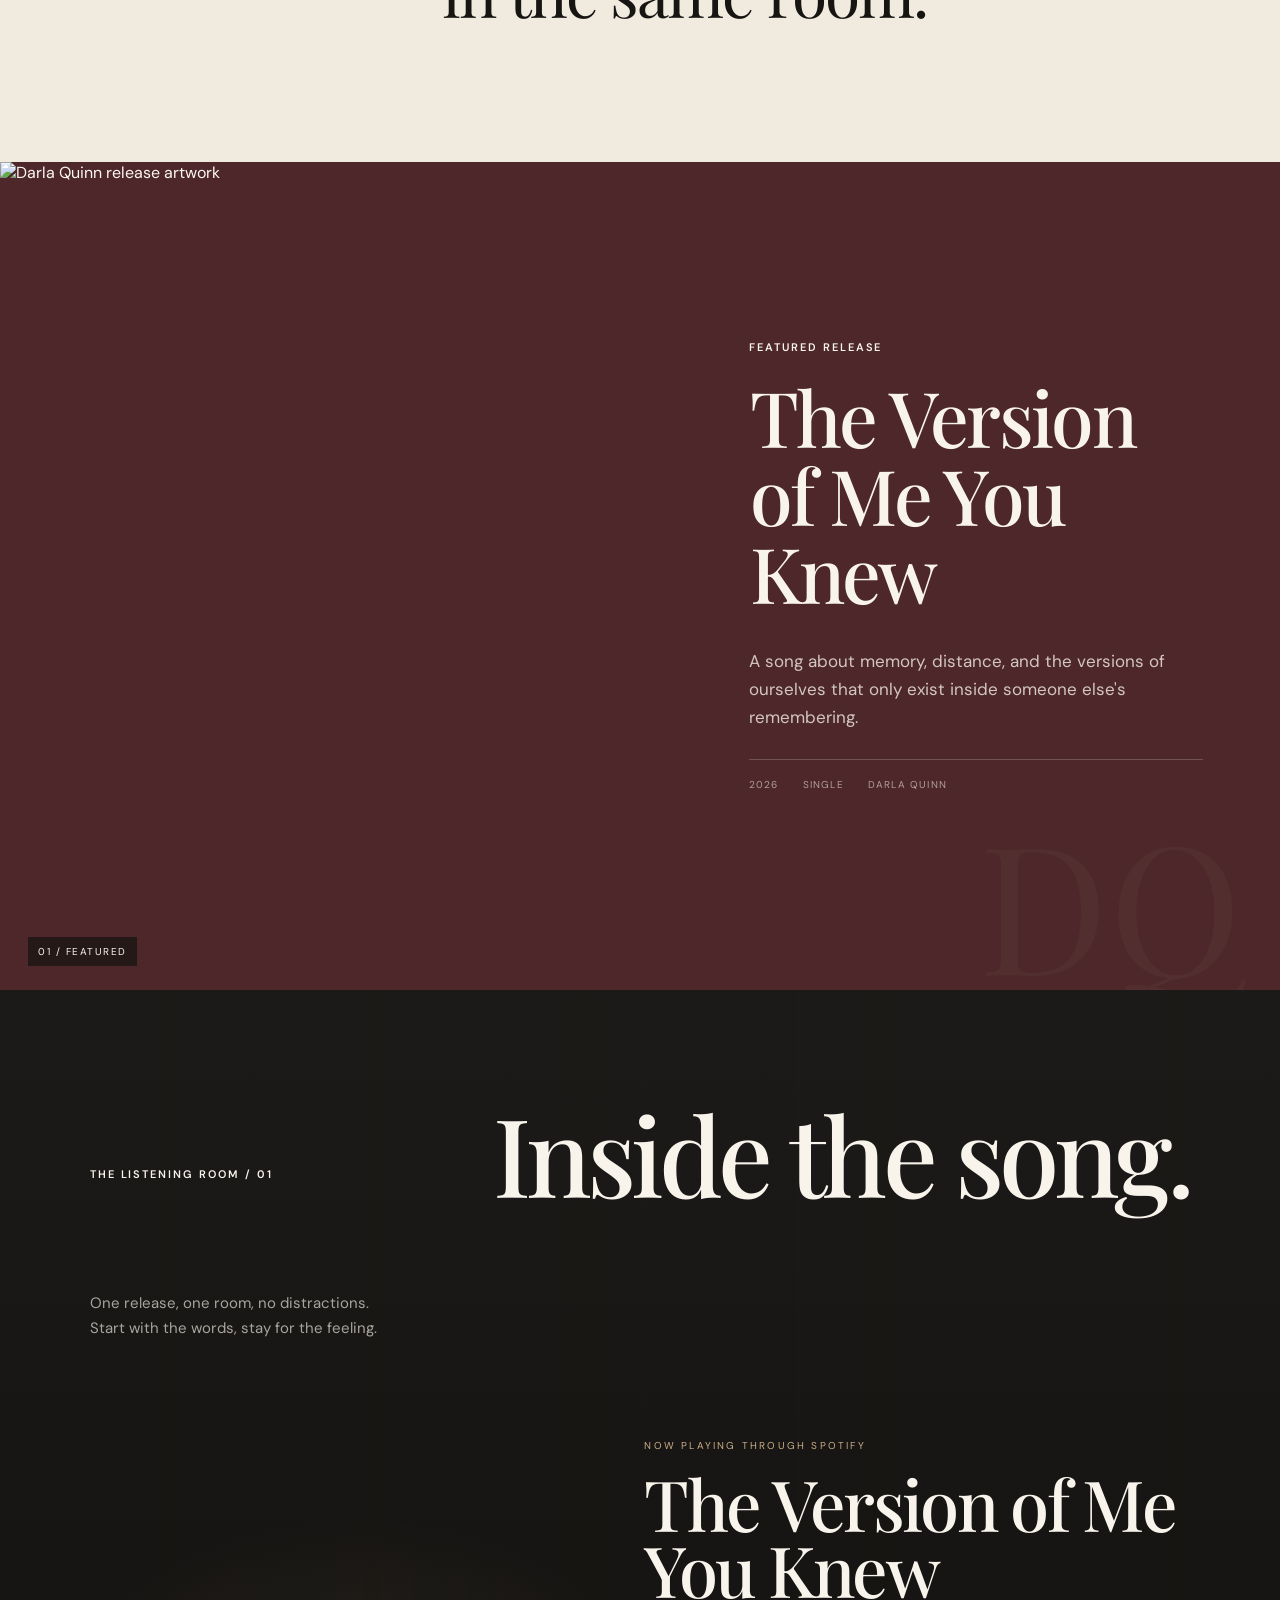
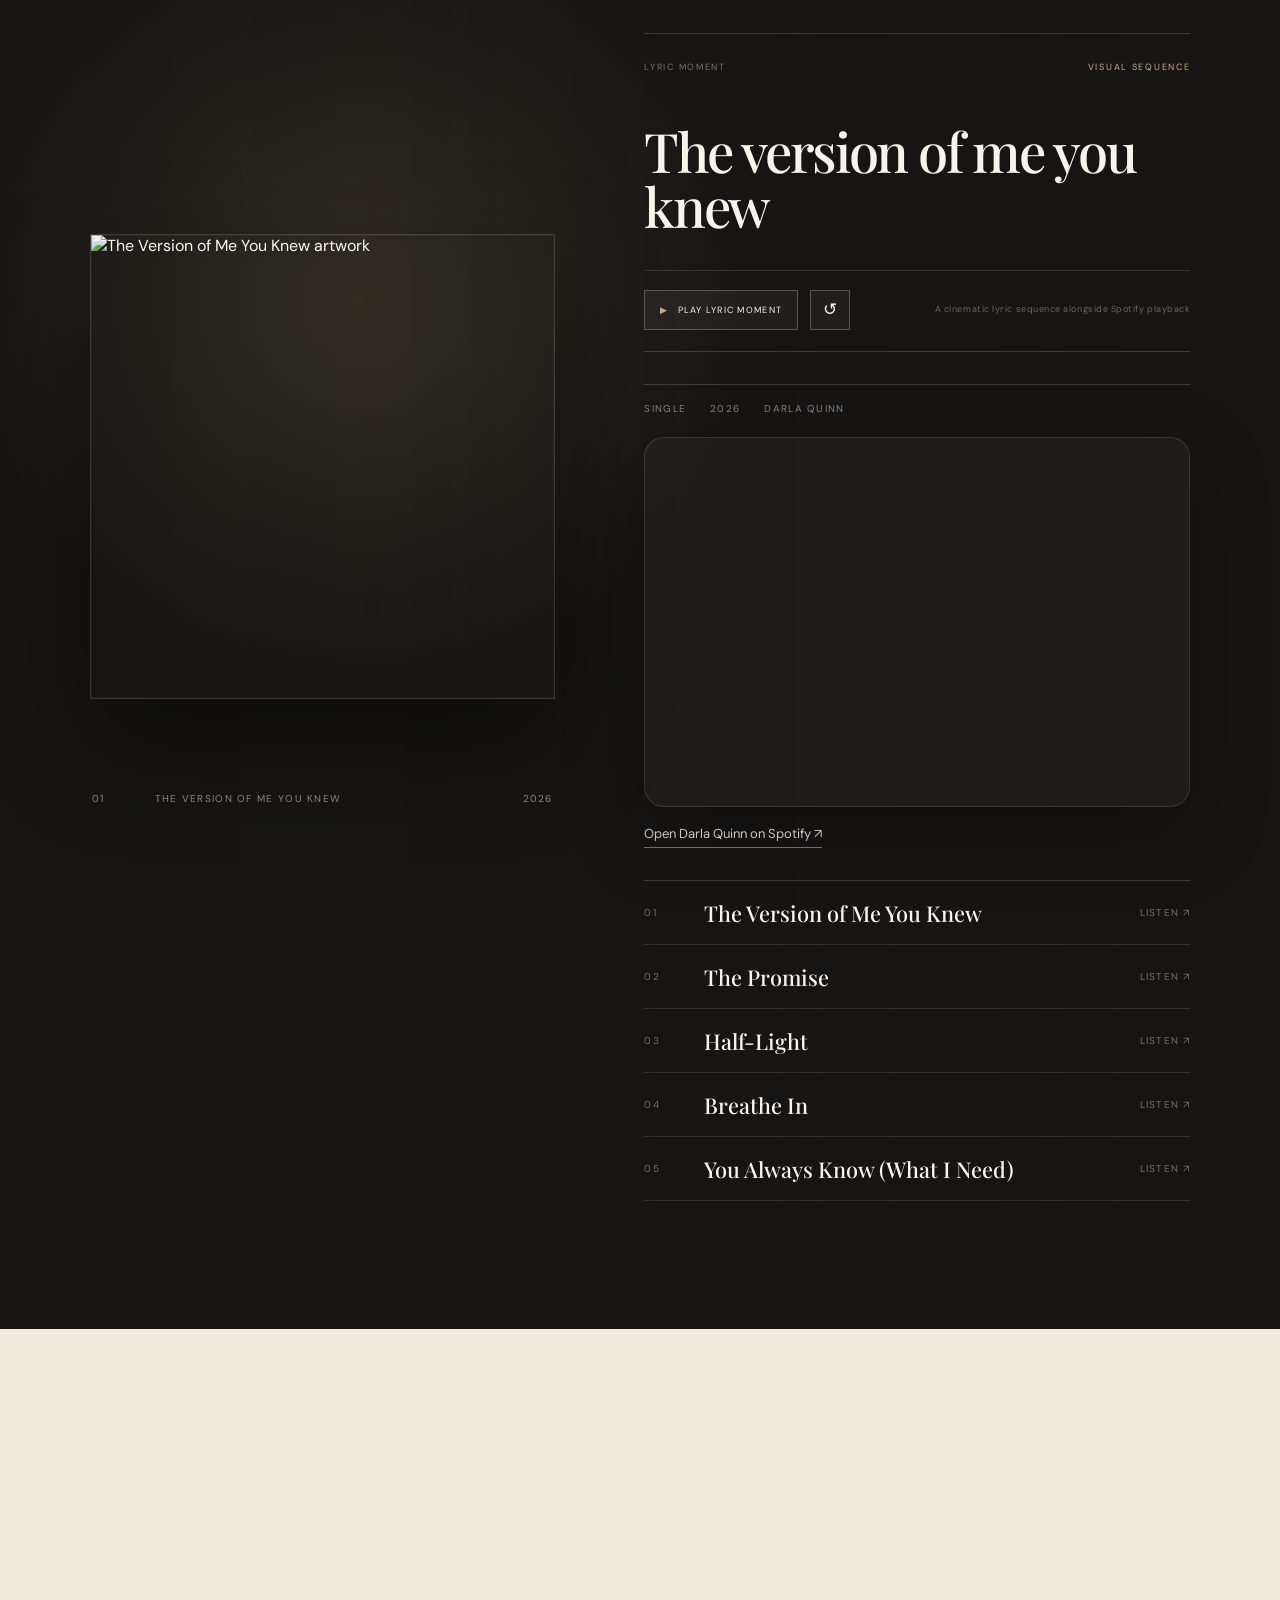
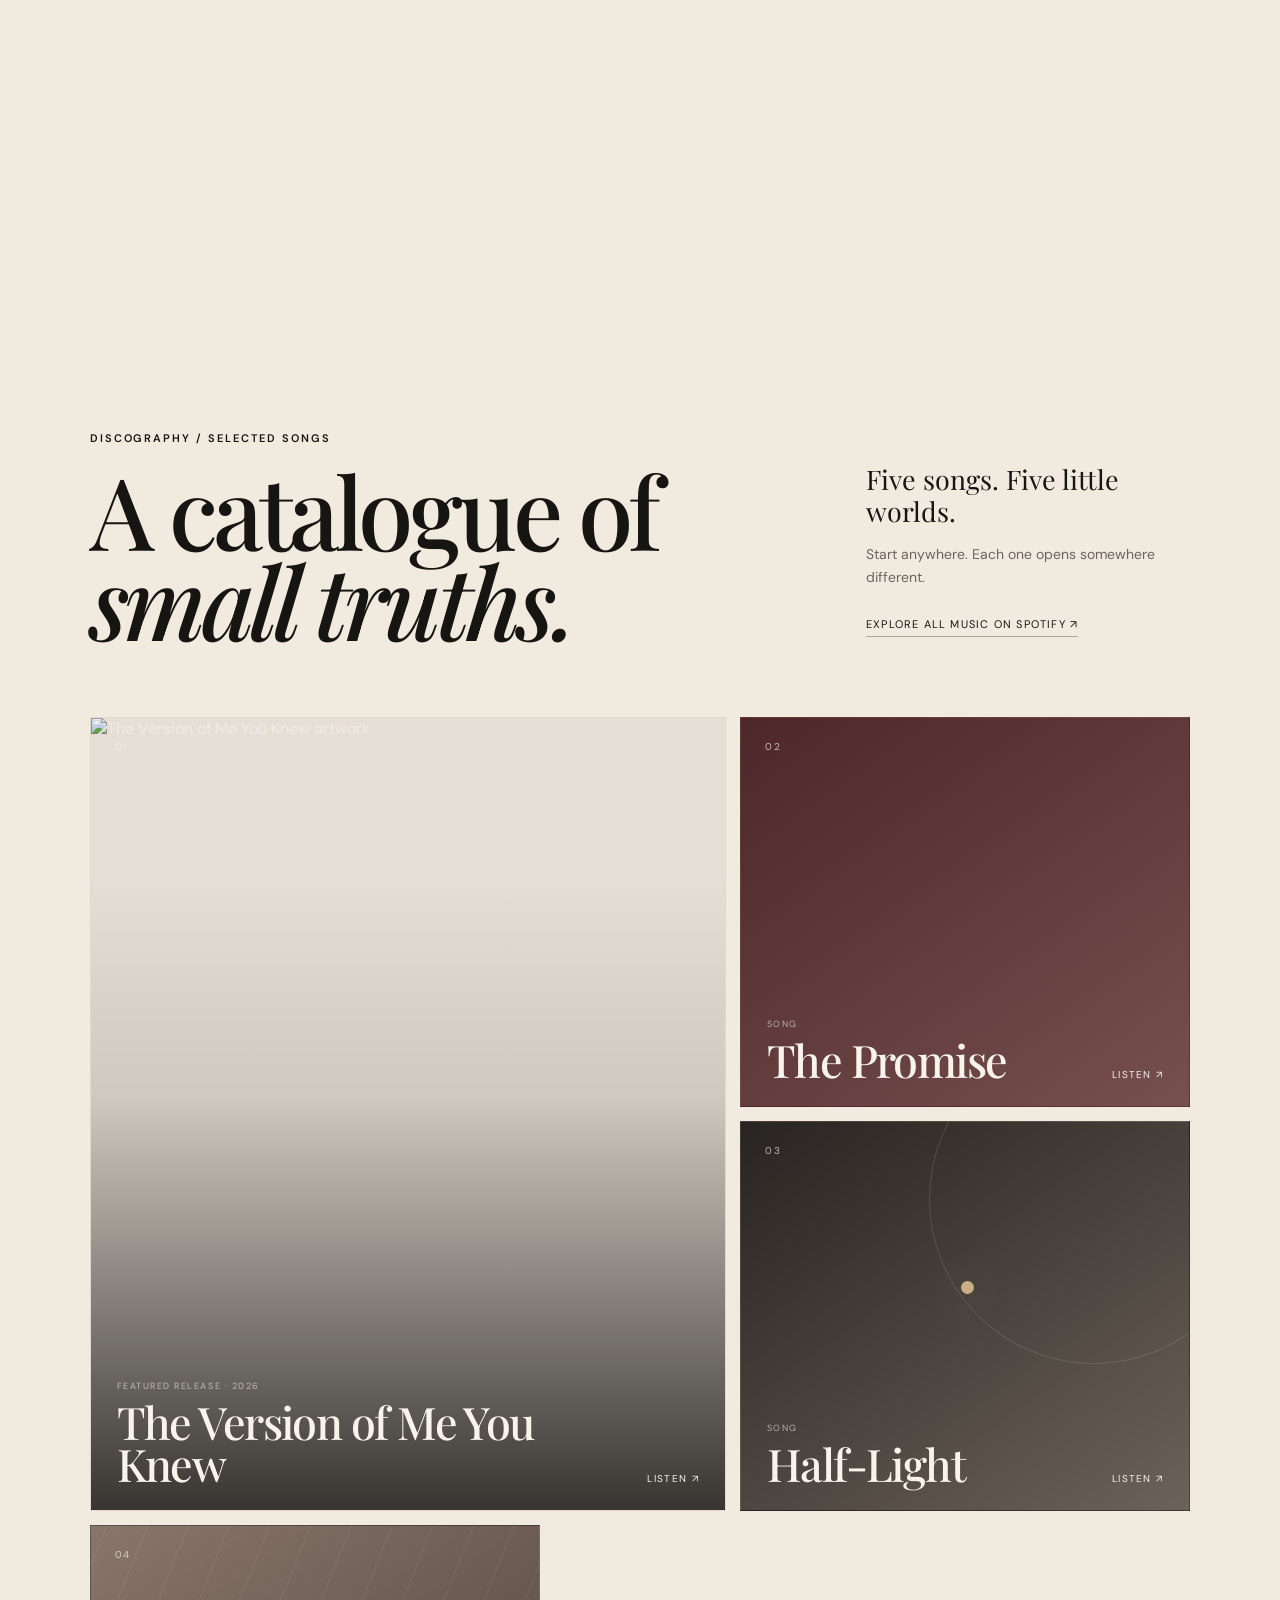
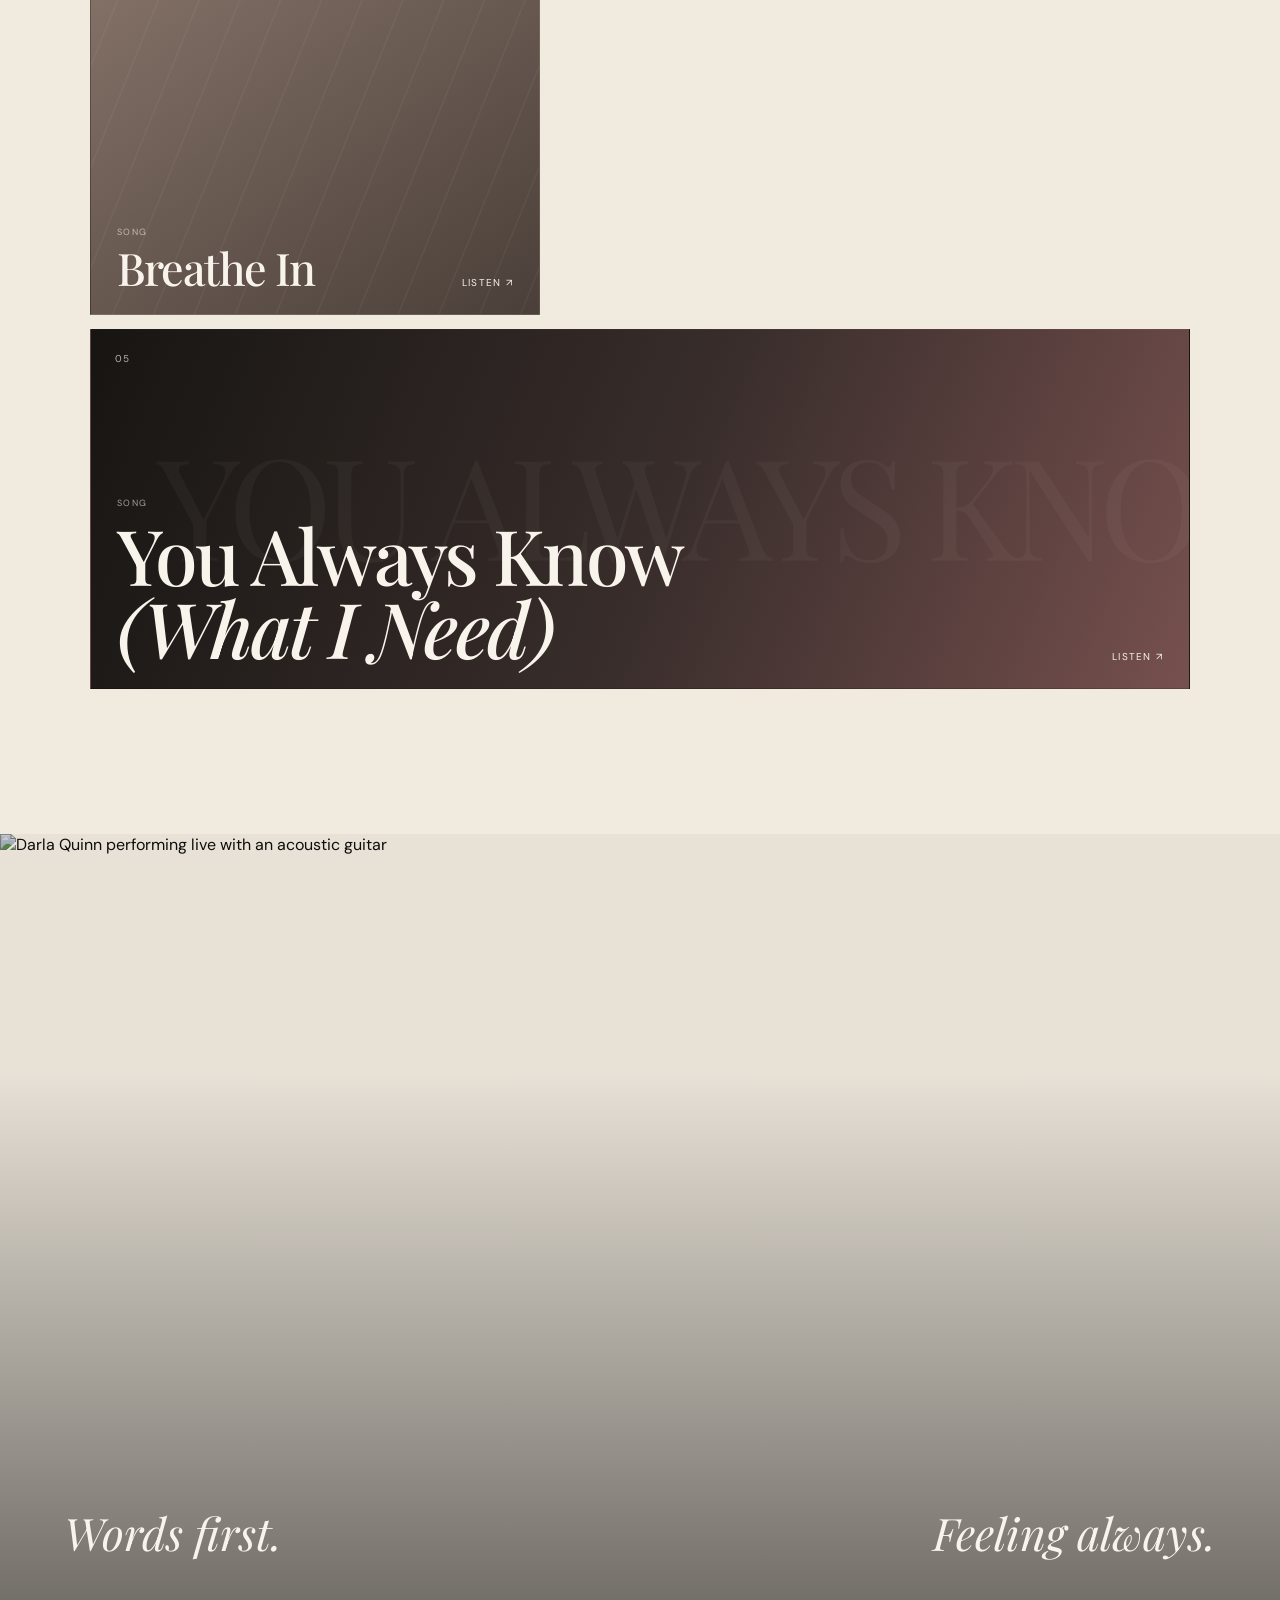
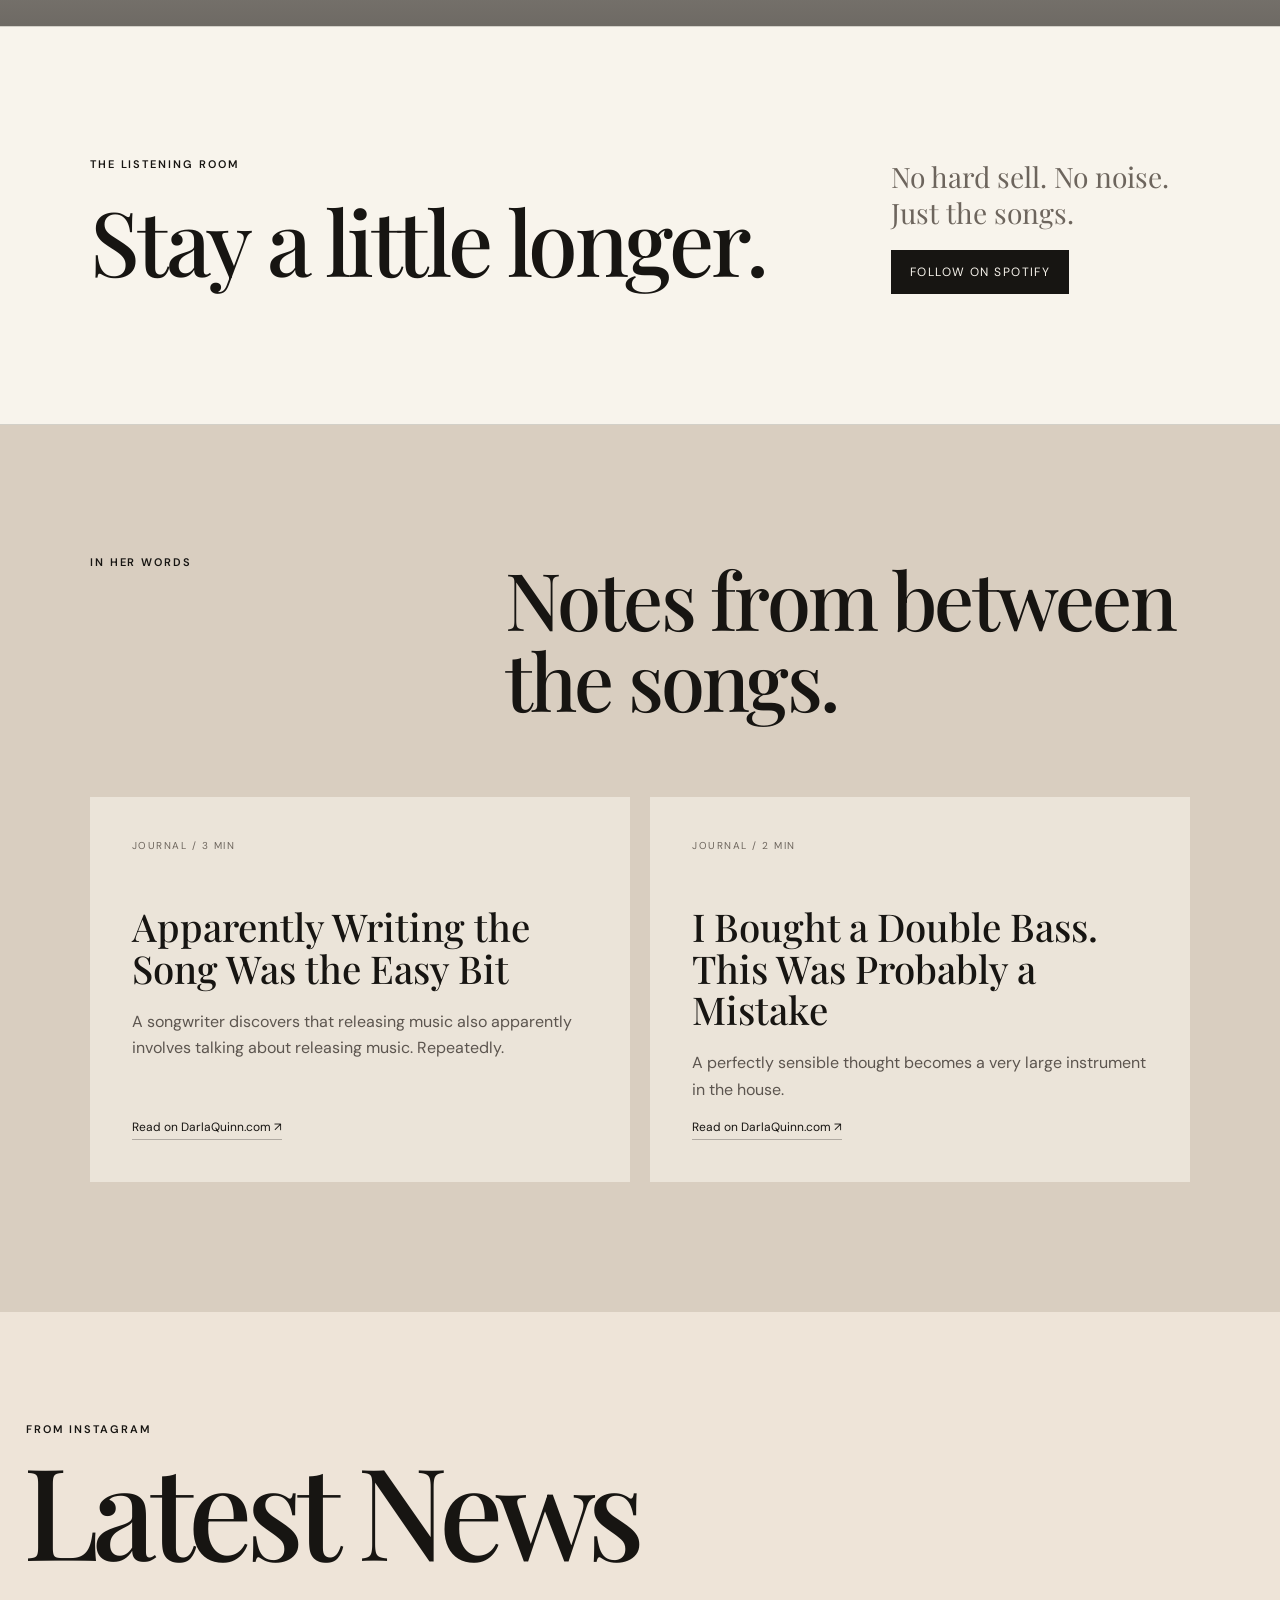
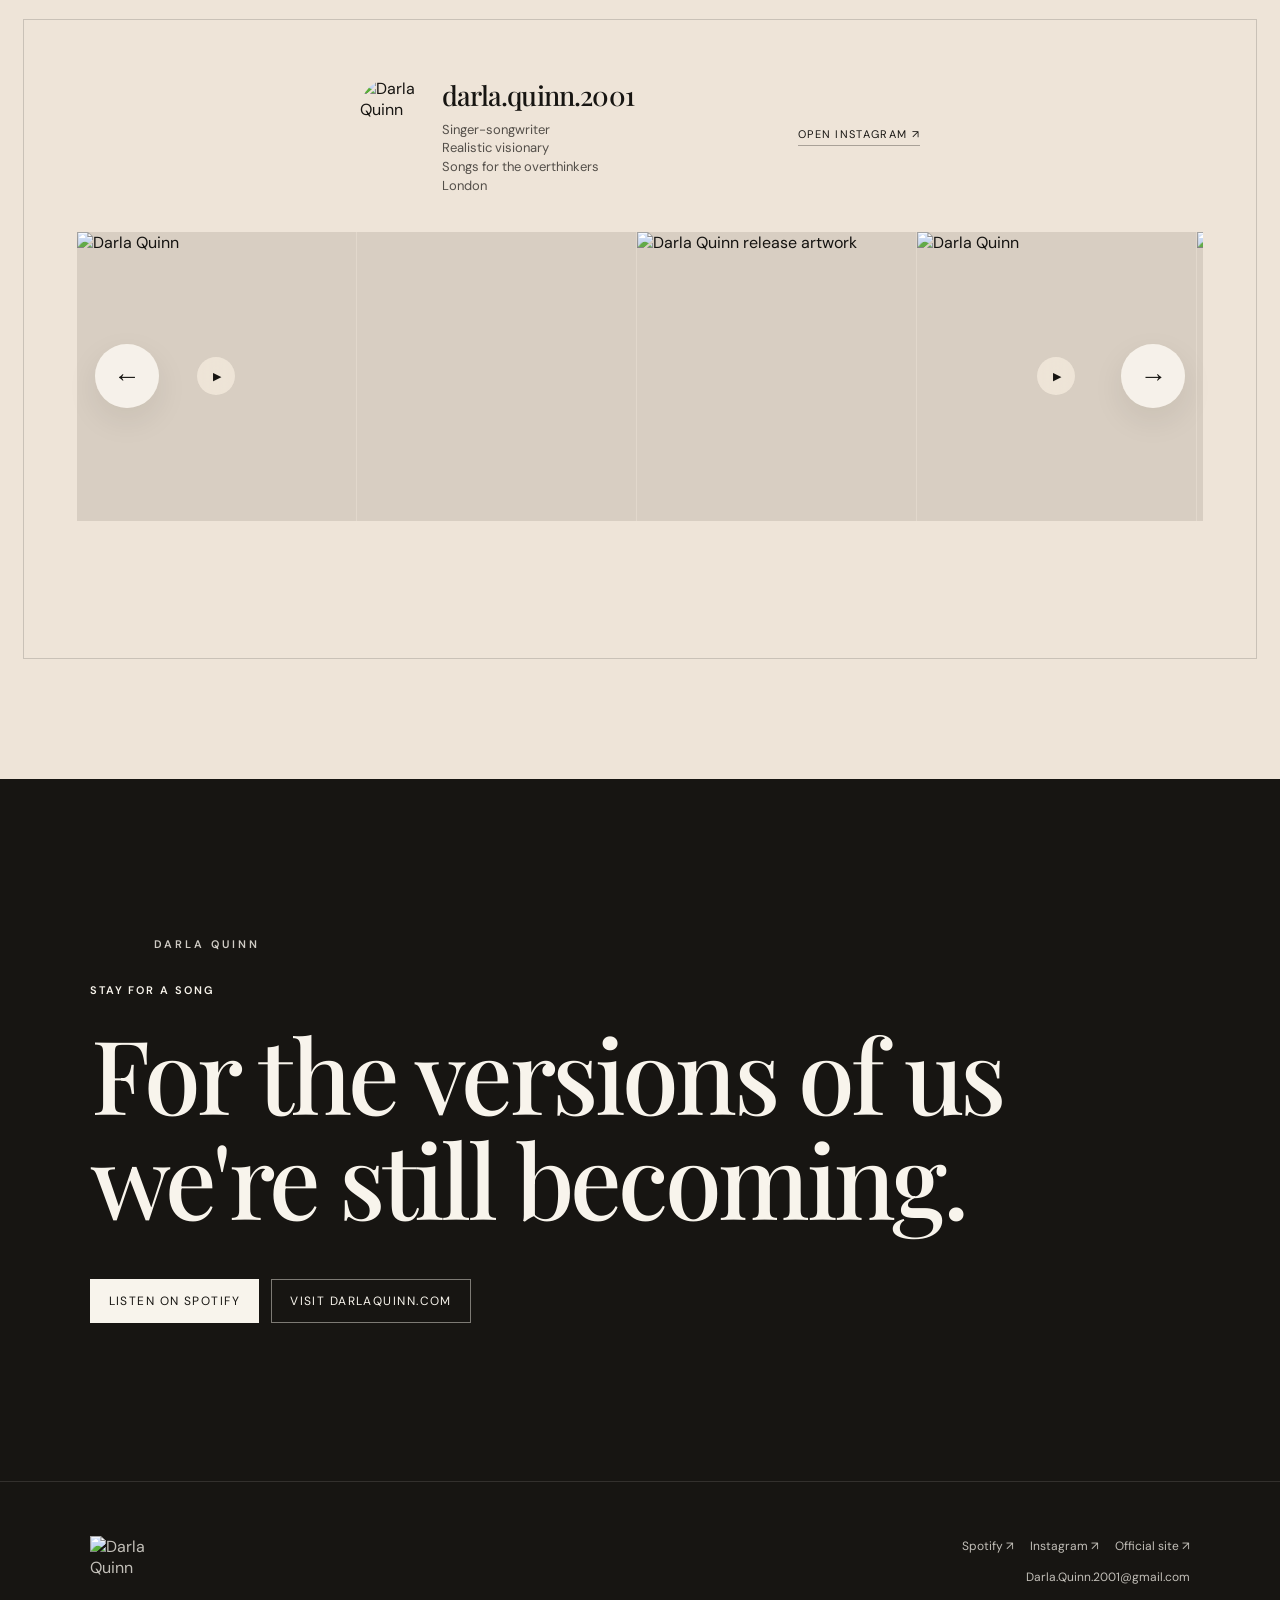
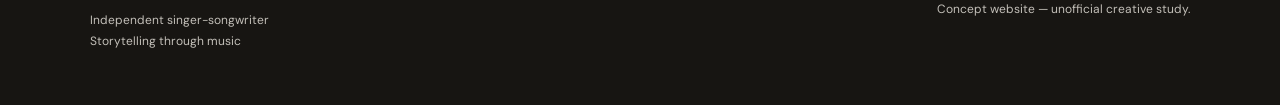
==== commit 30f7b72c: "Add Merch to main navigation" ====
--- a/index.html
+++ b/index.html
@@ -36,7 +36,7 @@
   <div class="grain" aria-hidden="true"></div>
   <header class="site-header">
     <a class="brand-lockup" href="#top" aria-label="Darla Quinn home"><img class="brand-wordmark" src="https://res.cloudinary.com/vysyrabp/image/upload/v1787341579/darla-quinn/header-logo.png" alt="Darla Quinn" /></a>
-    <nav aria-label="Primary navigation"><a href="#music">Music</a><a href="#story">Story</a><a href="#journal">Journal</a><a href="#latest">Latest</a><a href="#contact">Contact</a></nav>
+    <nav aria-label="Primary navigation"><a href="#music">Music</a><a href="#story">Story</a><a href="#journal">Journal</a><a href="#latest">Latest</a><a href="merch.html">Merch</a><a href="#contact">Contact</a></nav>
   </header>
 
   <main id="top">
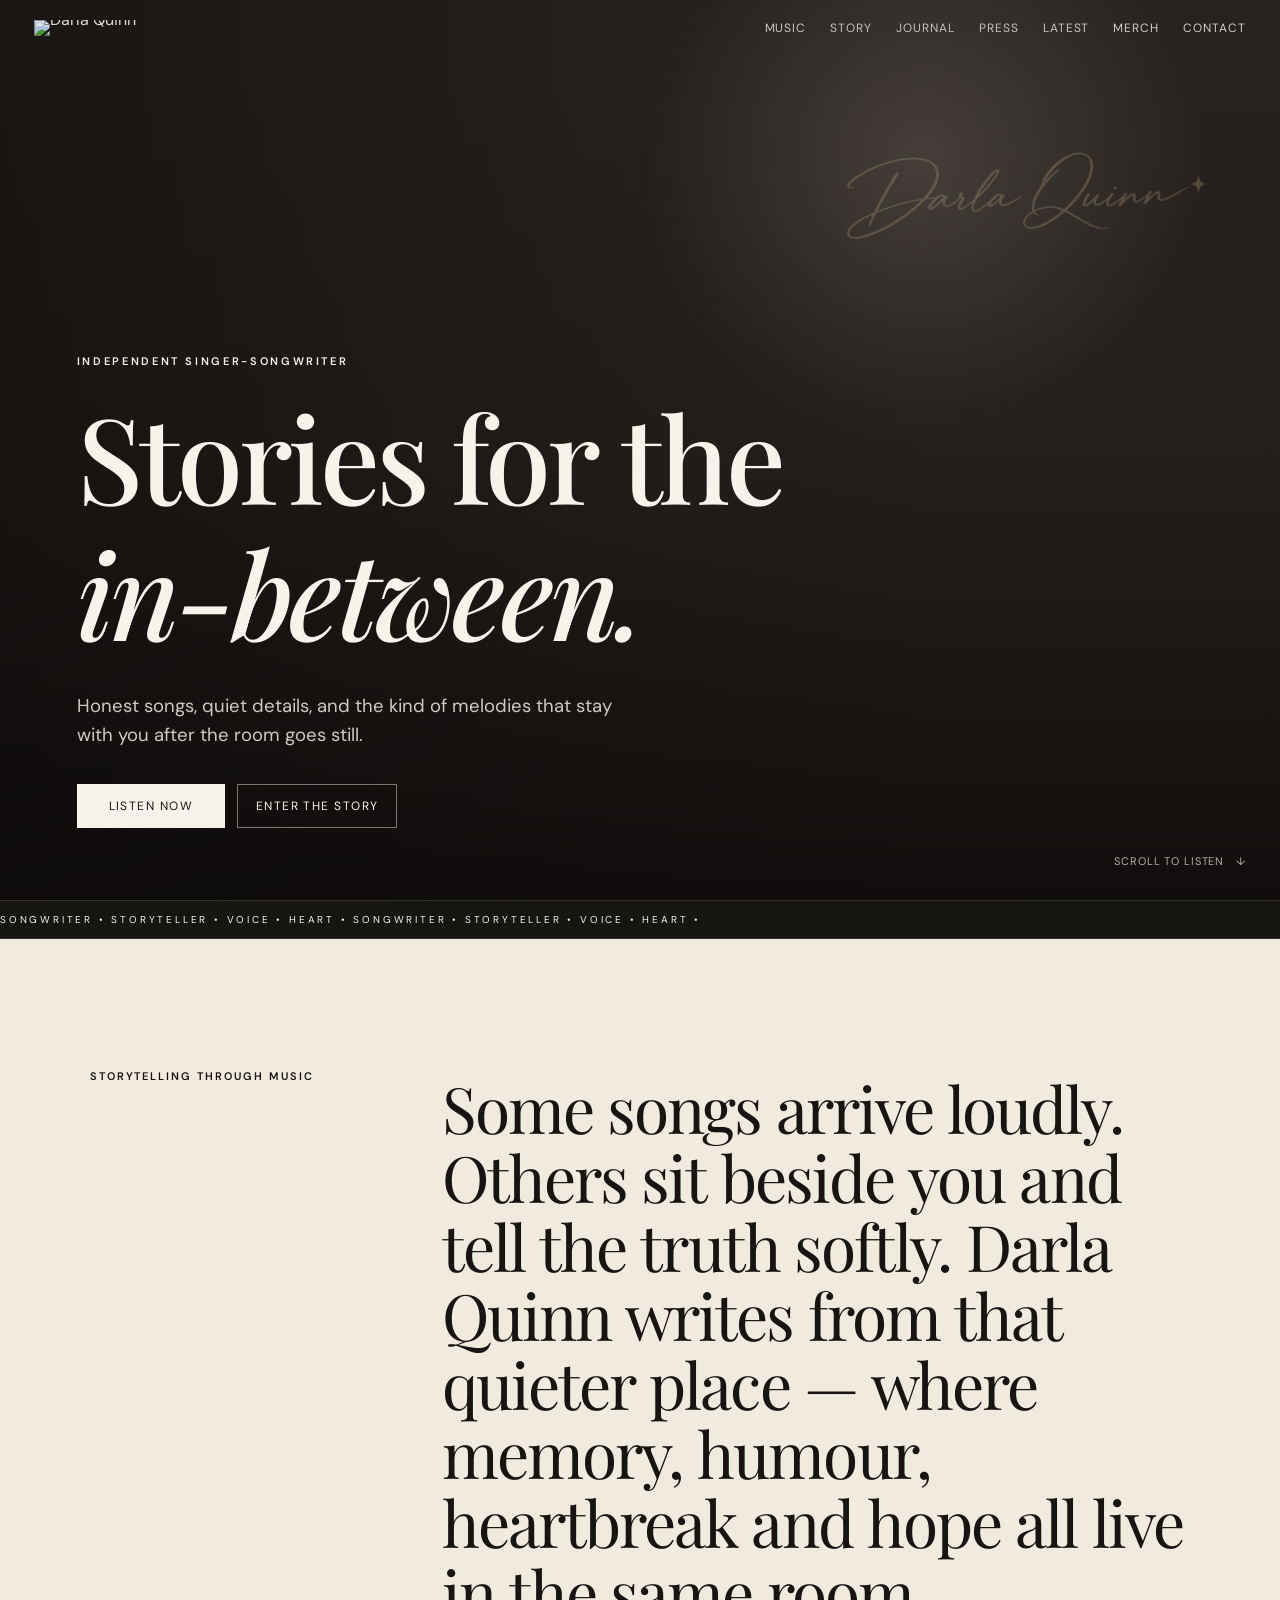
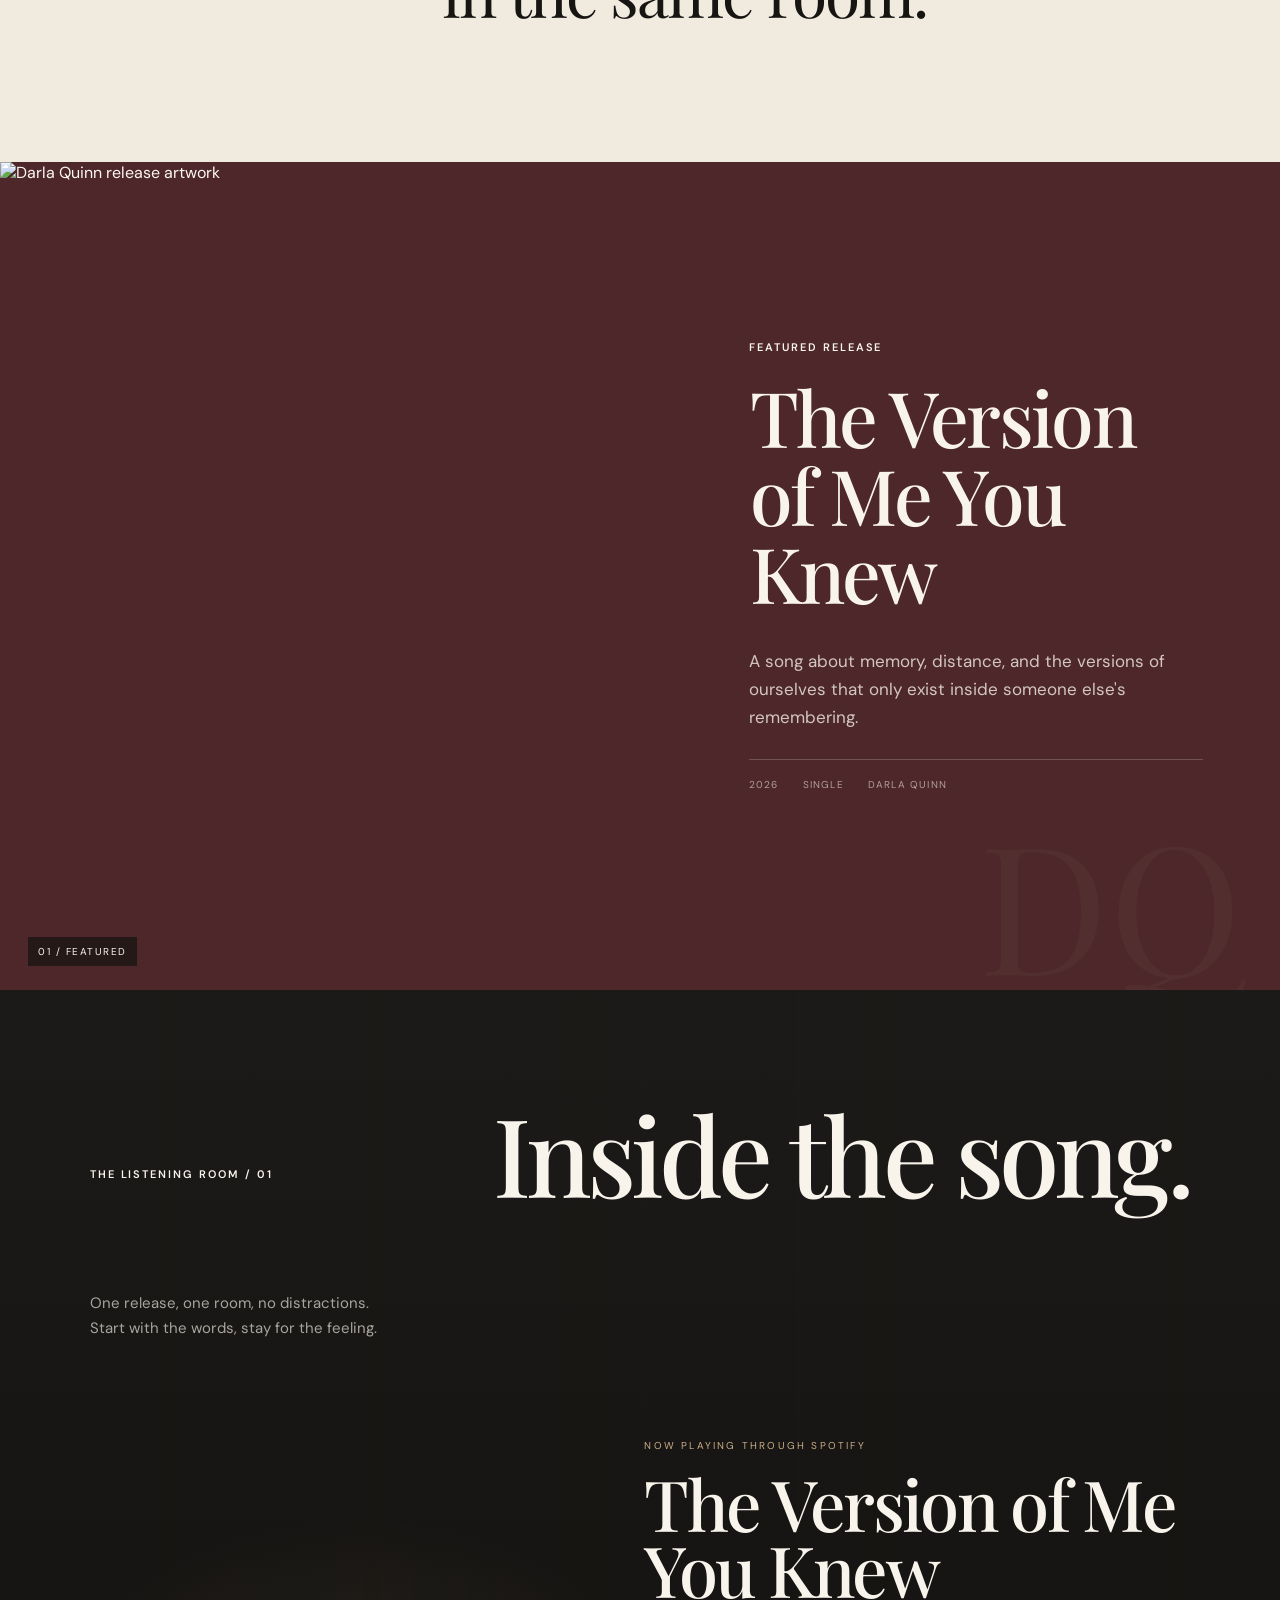
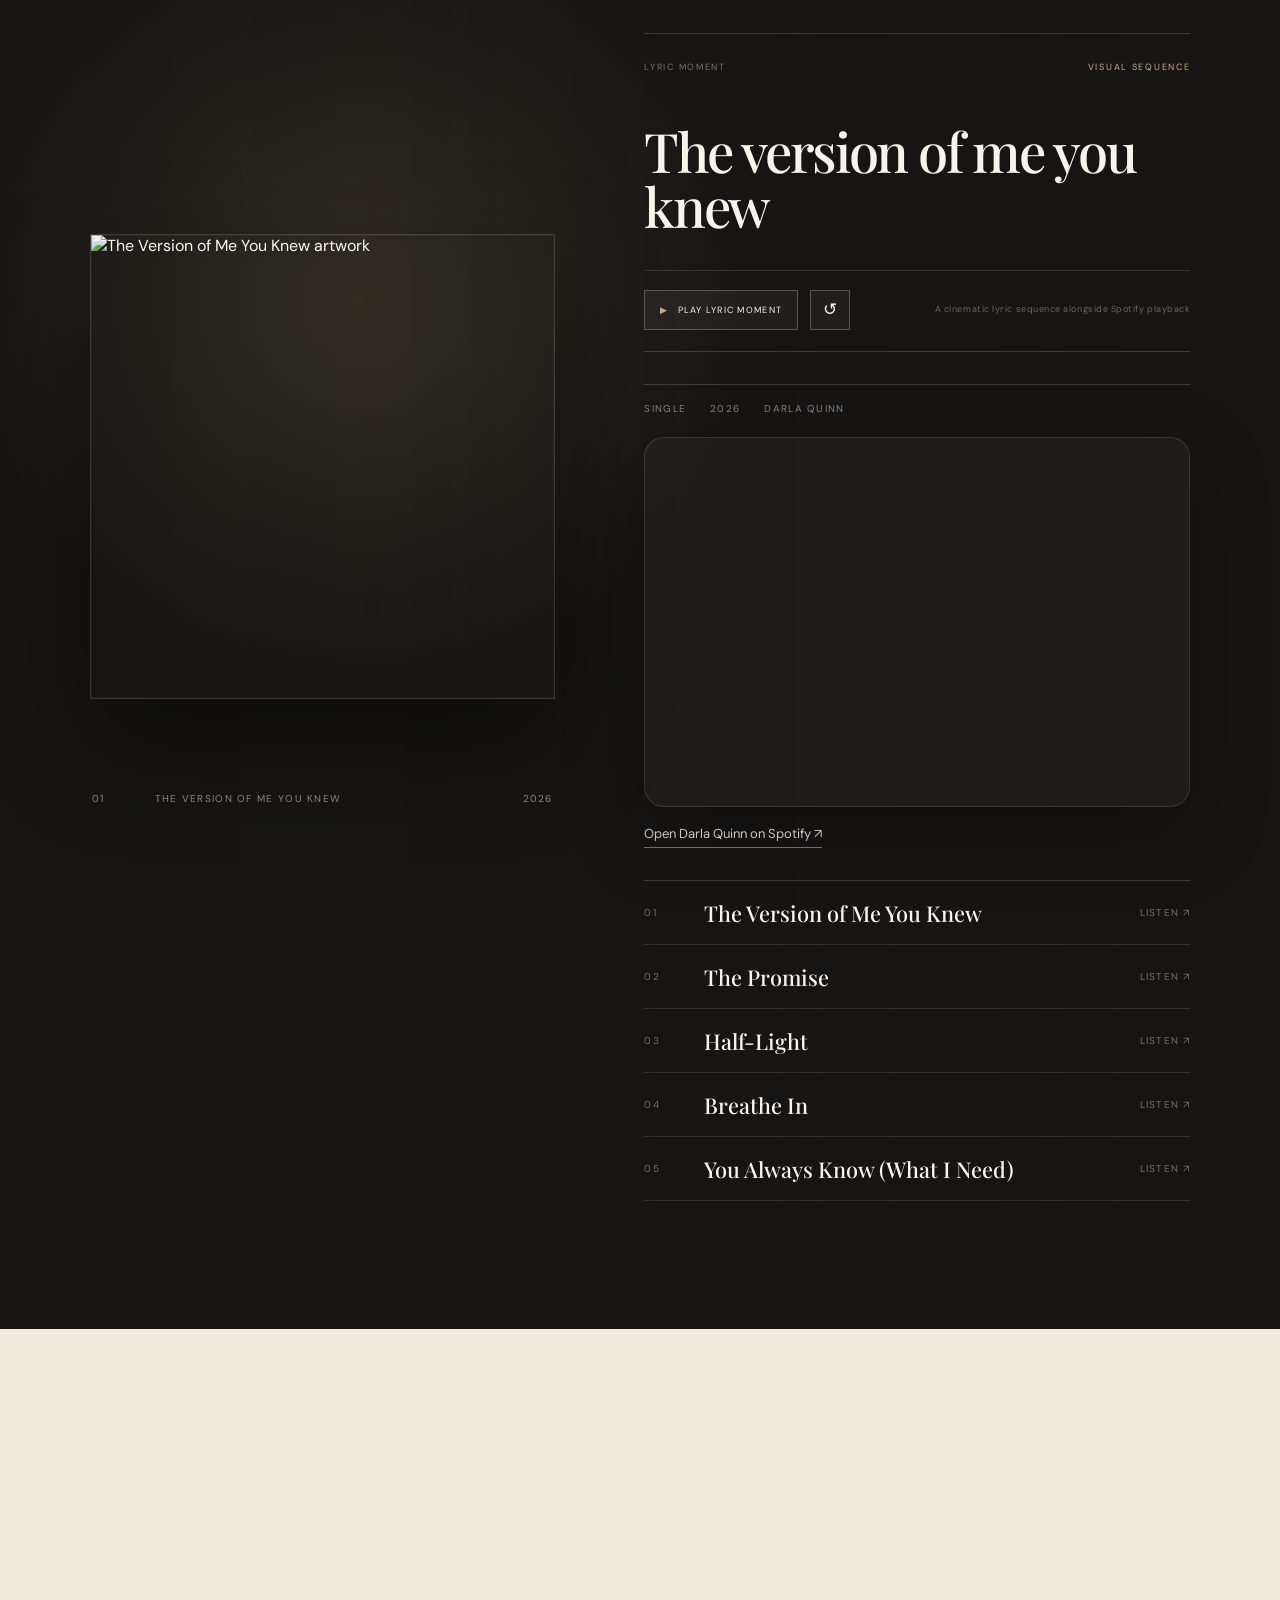
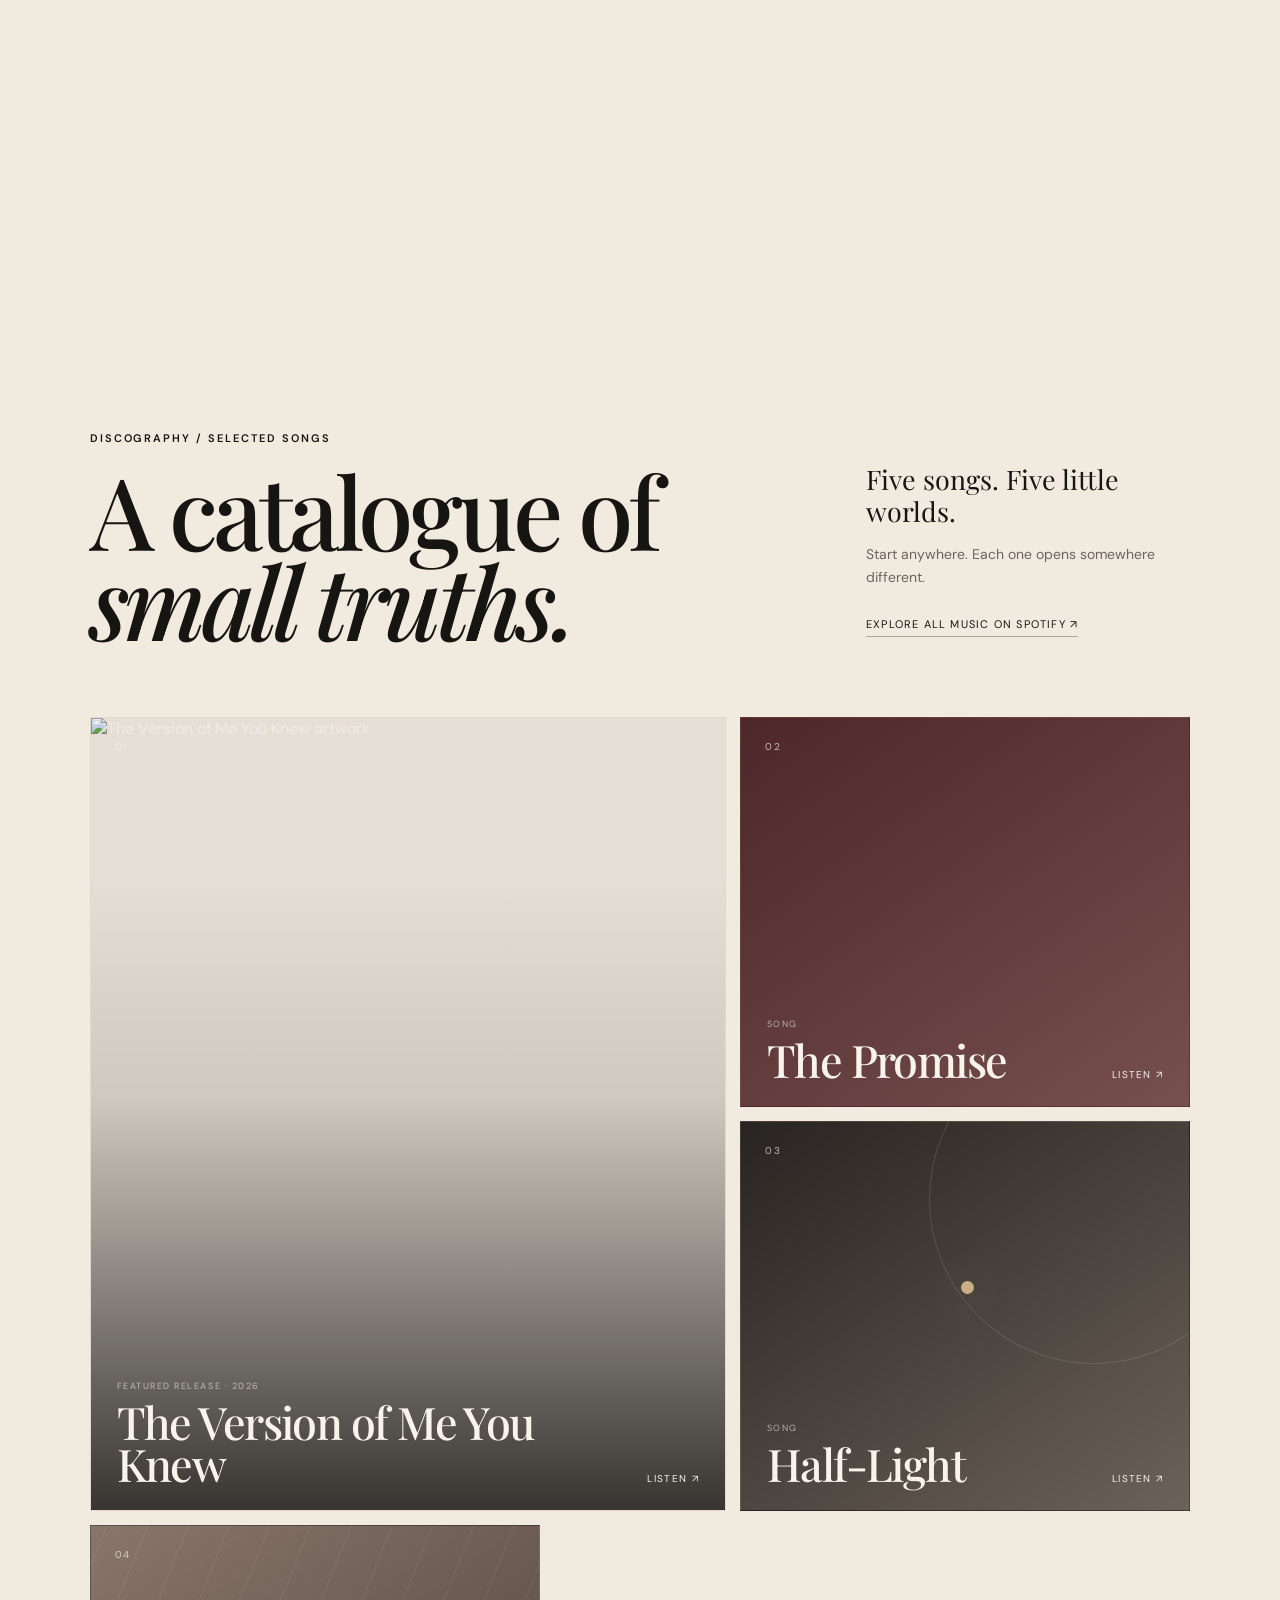
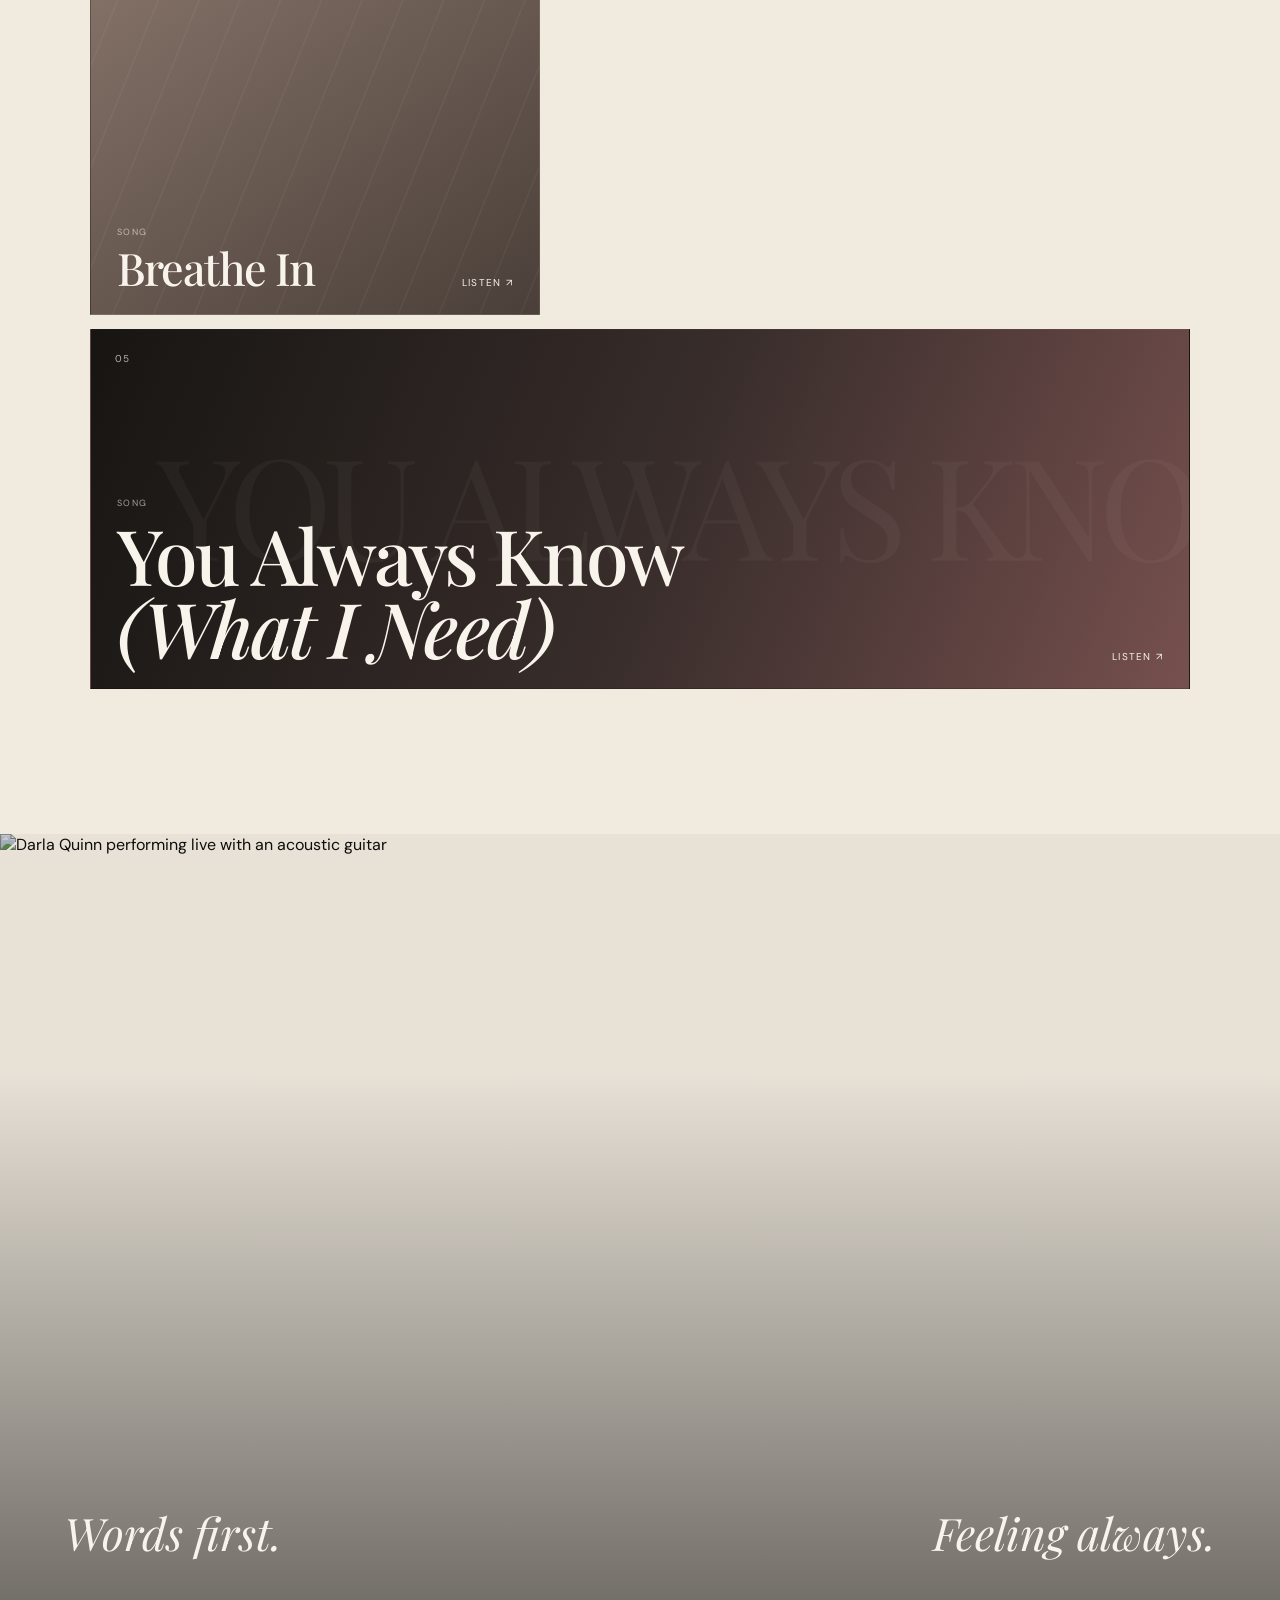
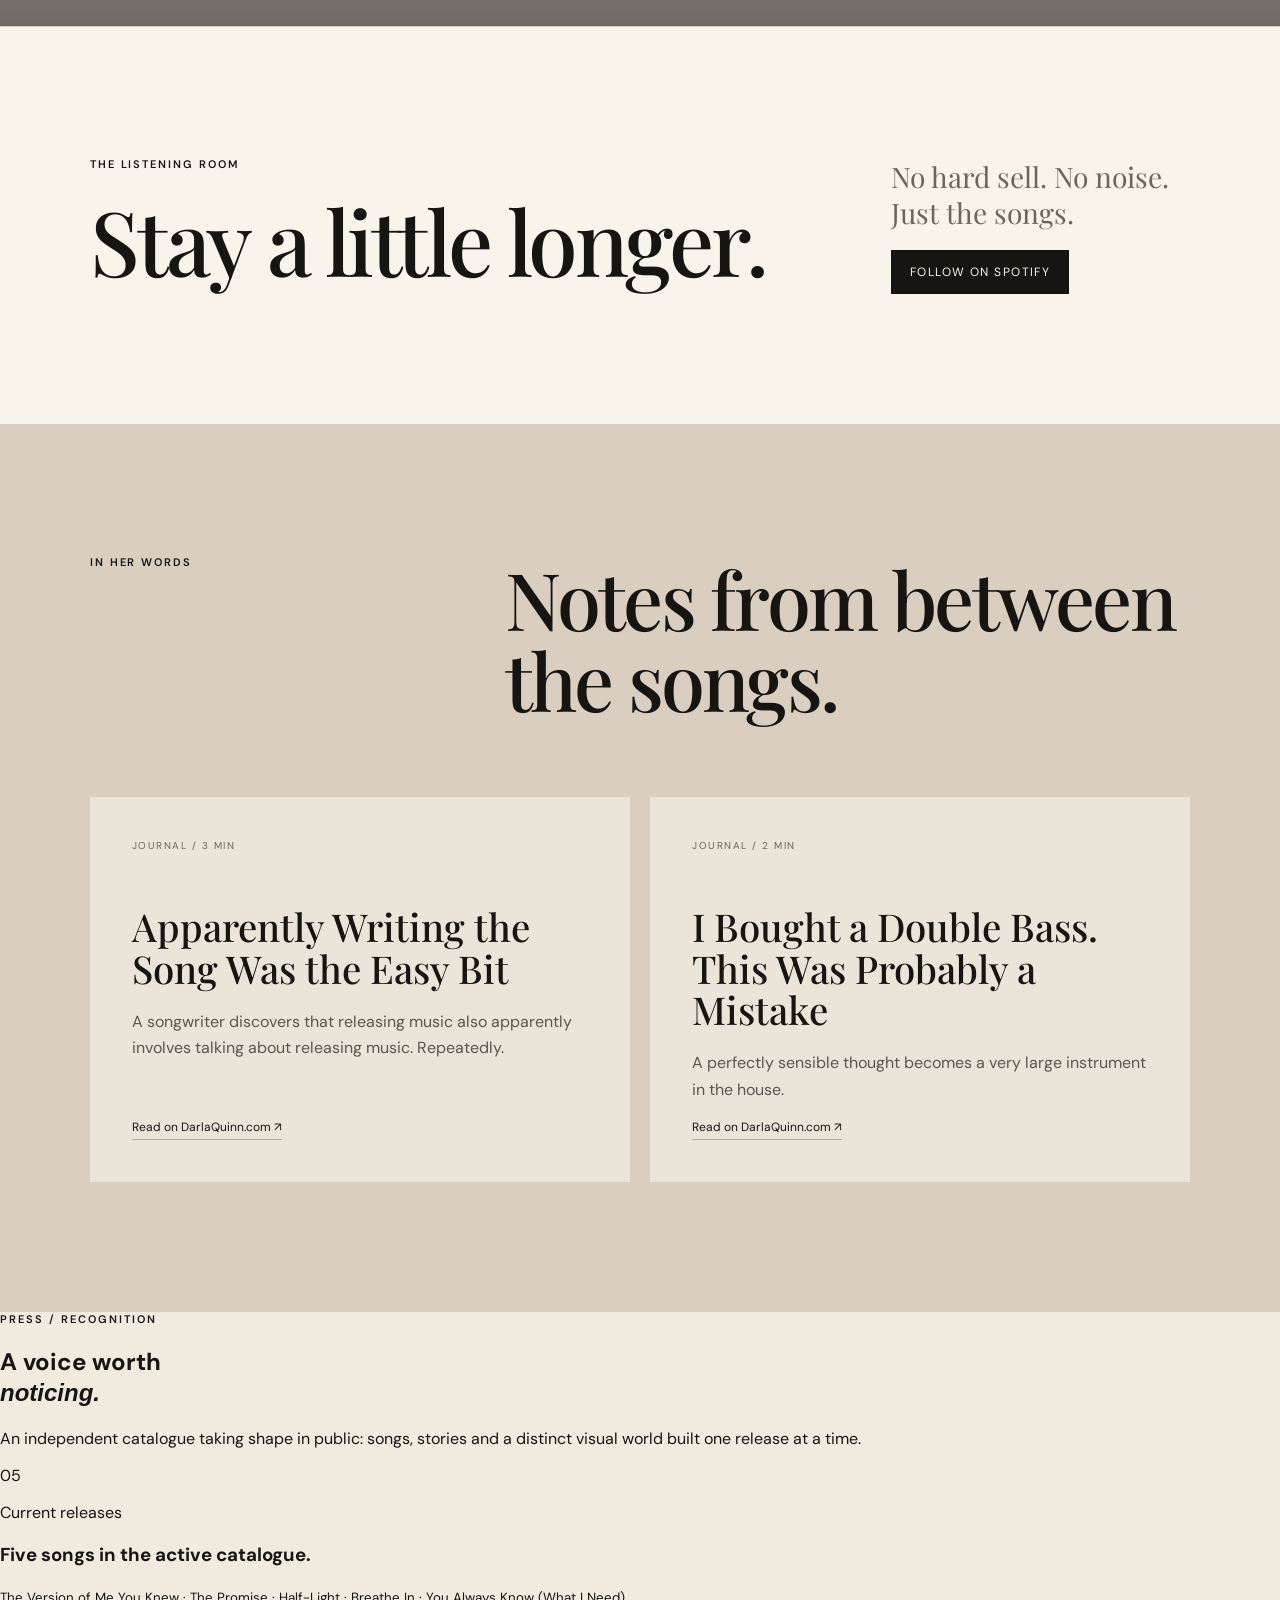
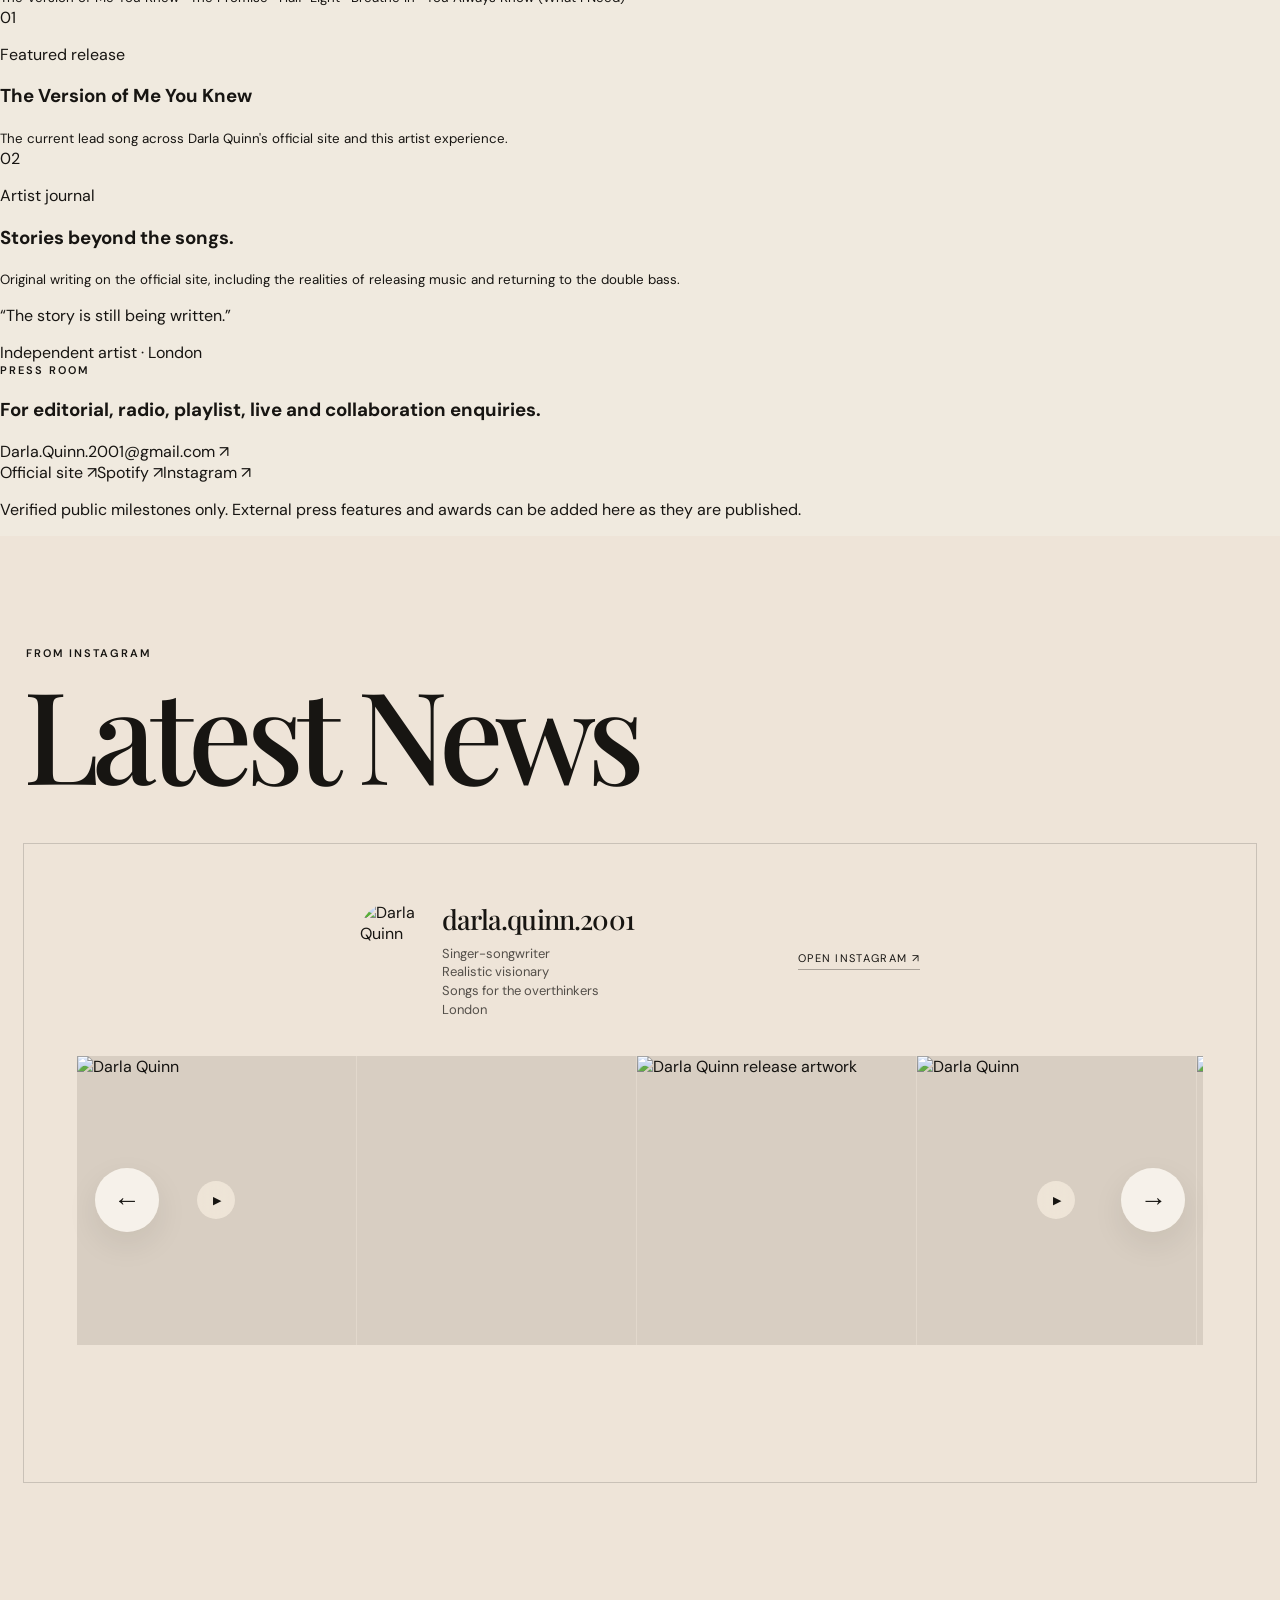
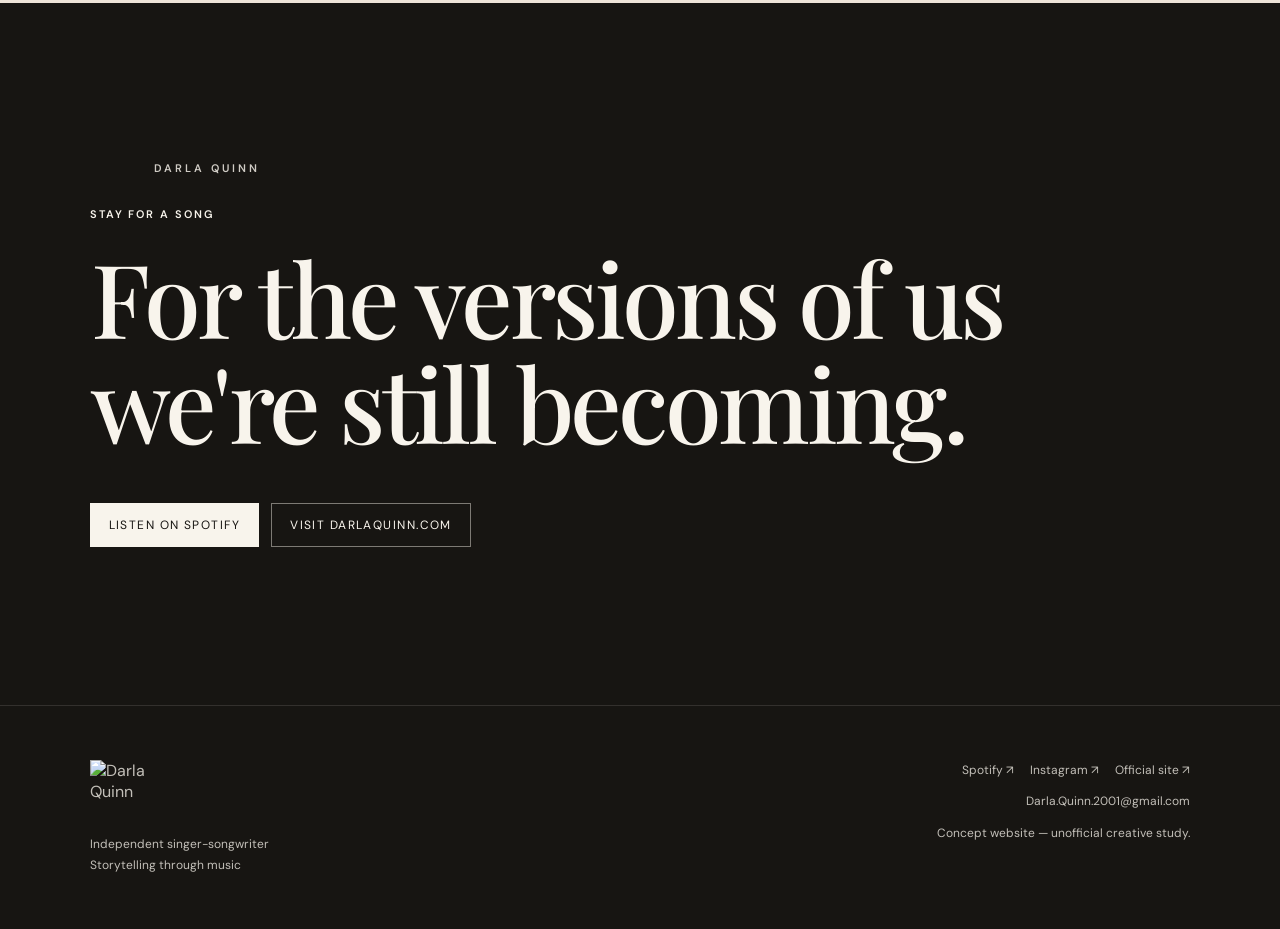
==== commit 7c5fd903: "Add press and recognition section with verified artist milestones" ====
--- a/index.html
+++ b/index.html
@@ -14,6 +14,7 @@
   <link href="https://fonts.googleapis.com/css2?family=DM+Sans:wght@400;500;600&family=Playfair+Display:ital,wght@0,500;1,500&display=swap" rel="stylesheet">
   <link rel="stylesheet" href="styles.css" />
   <link rel="stylesheet" href="loader.css" />
+  <link rel="stylesheet" href="typography.css" />
 </head>
 <body class="is-loading">
   <div class="preloader" id="preloader" aria-label="Loading Darla Quinn">
@@ -36,7 +37,7 @@
   <div class="grain" aria-hidden="true"></div>
   <header class="site-header">
     <a class="brand-lockup" href="#top" aria-label="Darla Quinn home"><img class="brand-wordmark" src="https://res.cloudinary.com/vysyrabp/image/upload/v1787341579/darla-quinn/header-logo.png" alt="Darla Quinn" /></a>
-    <nav aria-label="Primary navigation"><a href="#music">Music</a><a href="#story">Story</a><a href="#journal">Journal</a><a href="#latest">Latest</a><a href="merch.html">Merch</a><a href="#contact">Contact</a></nav>
+    <nav aria-label="Primary navigation"><a href="#music">Music</a><a href="#story">Story</a><a href="#journal">Journal</a><a href="#press">Press</a><a href="#latest">Latest</a><a href="merch.html">Merch</a><a href="#contact">Contact</a></nav>
   </header>
 
   <main id="top">
@@ -53,6 +54,24 @@
     <section class="portrait-break reveal"><img src="https://static.wixstatic.com/media/e1328f_636693805b3f4ea98f55b50d87867f4d~mv2.png/v1/fill/w_1600,h_1200,al_c,q_92,usm_0.66_1.00_0.01,enc_auto/Darla%201.png" alt="Darla Quinn performing live with an acoustic guitar" /><div class="portrait-caption"><span>Words first.</span><span>Feeling always.</span></div></section>
     <section class="listening-room section-pad reveal"><div><p class="section-kicker">The listening room</p><h2>Stay a little longer.</h2></div><div class="listening-copy"><p>No hard sell. No noise. Just the songs.</p><a class="button button-dark" href="https://open.spotify.com/artist/5qFlrFooOTan8kPcKyqt5p" target="_blank" rel="noreferrer">Follow on Spotify</a></div></section>
     <section class="journal section-pad" id="journal"><div class="section-heading reveal"><p class="section-kicker">In her words</p><h2>Notes from between the songs.</h2></div><div class="journal-grid"><article class="journal-card reveal"><p class="journal-date">Journal / 3 min</p><h3>Apparently Writing the Song Was the Easy Bit</h3><p>A songwriter discovers that releasing music also apparently involves talking about releasing music. Repeatedly.</p><a href="https://www.darlaquinn.com/" target="_blank" rel="noreferrer">Read on DarlaQuinn.com ↗</a></article><article class="journal-card reveal"><p class="journal-date">Journal / 2 min</p><h3>I Bought a Double Bass. This Was Probably a Mistake</h3><p>A perfectly sensible thought becomes a very large instrument in the house.</p><a href="https://www.darlaquinn.com/" target="_blank" rel="noreferrer">Read on DarlaQuinn.com ↗</a></article></div></section>
+
+    <section class="press-section" id="press" aria-labelledby="press-title">
+      <div class="press-intro reveal">
+        <p class="section-kicker">Press / Recognition</p>
+        <h2 id="press-title">A voice worth<br><em>noticing.</em></h2>
+        <p class="press-deck">An independent catalogue taking shape in public: songs, stories and a distinct visual world built one release at a time.</p>
+      </div>
+      <div class="press-ledger">
+        <article class="press-stat reveal"><span class="press-number">05</span><div><p>Current releases</p><h3>Five songs in the active catalogue.</h3><small>The Version of Me You Knew · The Promise · Half-Light · Breathe In · You Always Know (What I Need)</small></div></article>
+        <article class="press-stat reveal"><span class="press-number">01</span><div><p>Featured release</p><h3>The Version of Me You Knew</h3><small>The current lead song across Darla Quinn's official site and this artist experience.</small></div></article>
+        <article class="press-stat reveal"><span class="press-number">02</span><div><p>Artist journal</p><h3>Stories beyond the songs.</h3><small>Original writing on the official site, including the realities of releasing music and returning to the double bass.</small></div></article>
+      </div>
+      <div class="press-room reveal">
+        <div class="press-quote"><p>“The story is still being written.”</p><span>Independent artist · London</span></div>
+        <div class="press-contact"><p class="section-kicker">Press room</p><h3>For editorial, radio, playlist, live and collaboration enquiries.</h3><a href="mailto:Darla.Quinn.2001@gmail.com">Darla.Quinn.2001@gmail.com ↗</a><div class="press-links"><a href="https://www.darlaquinn.com/" target="_blank" rel="noreferrer">Official site ↗</a><a href="https://open.spotify.com/artist/5qFlrFooOTan8kPcKyqt5p" target="_blank" rel="noreferrer">Spotify ↗</a><a href="https://www.instagram.com/darla.quinn.2001/" target="_blank" rel="noreferrer">Instagram ↗</a></div></div>
+      </div>
+      <p class="press-note reveal">Verified public milestones only. External press features and awards can be added here as they are published.</p>
+    </section>
 
     <section class="instagram-news" id="latest" aria-labelledby="instagram-news-title">
       <div class="instagram-news-heading reveal"><p class="section-kicker">From Instagram</p><h2 id="instagram-news-title">Latest News</h2></div>
@@ -82,5 +101,6 @@
   <script src="script.js"></script>
   <script src="lyrics.js"></script>
   <script src="discography.js"></script>
+  <script src="typography.js"></script>
 </body>
 </html>
--- a/typography.css
+++ b/typography.css
@@ -0,0 +1 @@
+:root{--ease-song:cubic-bezier(.22,1,.36,1)}.typo-reveal{visibility:visible}.typo-word{display:inline-block;white-space:pre;vertical-align:baseline}.typo-word-inner{display:inline-block;opacity:0;transform:translate3d(0,.68em,0) scale(.985);filter:blur(7px);will-change:transform,opacity,filter;transition:opacity .9s ease,transform 1.15s var(--ease-song),filter 1.05s ease;transition-delay:calc(var(--word-i,0)*34ms)}.typo-live .typo-word-inner{opacity:1;transform:translate3d(0,0,0) scale(1);filter:blur(0)}.typo-block{opacity:0;transform:translate3d(0,22px,0);filter:blur(5px);transition:opacity 1s ease,transform 1.2s var(--ease-song),filter 1s ease}.typo-block.typo-live{opacity:1;transform:none;filter:none}.hero-copy .typo-word-inner{transition-duration:1.25s}.card-copy .typo-word-inner{transition-delay:calc(var(--word-i,0)*26ms)}.product-info .typo-word-inner{transition-delay:calc(var(--word-i,0)*20ms)}.modal-copy .typo-word-inner{transition-delay:calc(var(--word-i,0)*24ms)}@media(prefers-reduced-motion:reduce){.typo-word-inner,.typo-block{opacity:1!important;transform:none!important;filter:none!important;transition:none!important}}
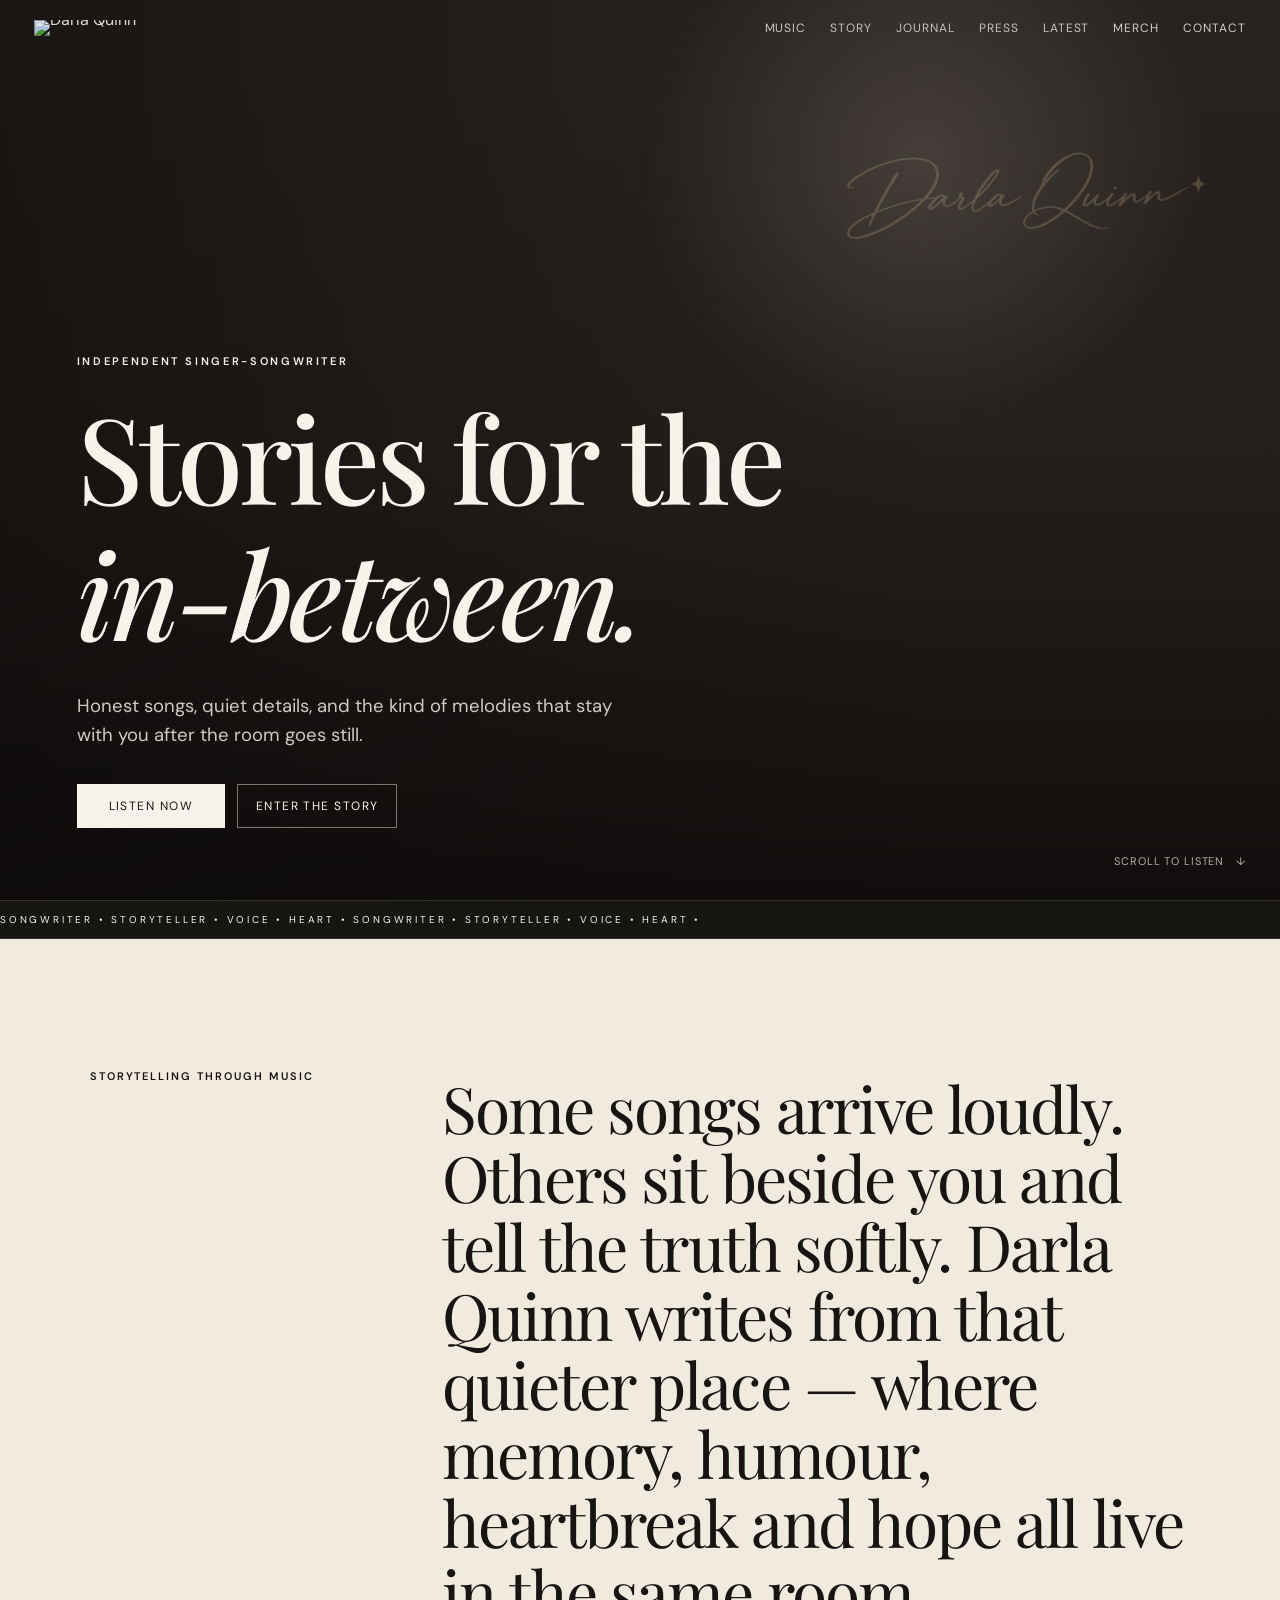
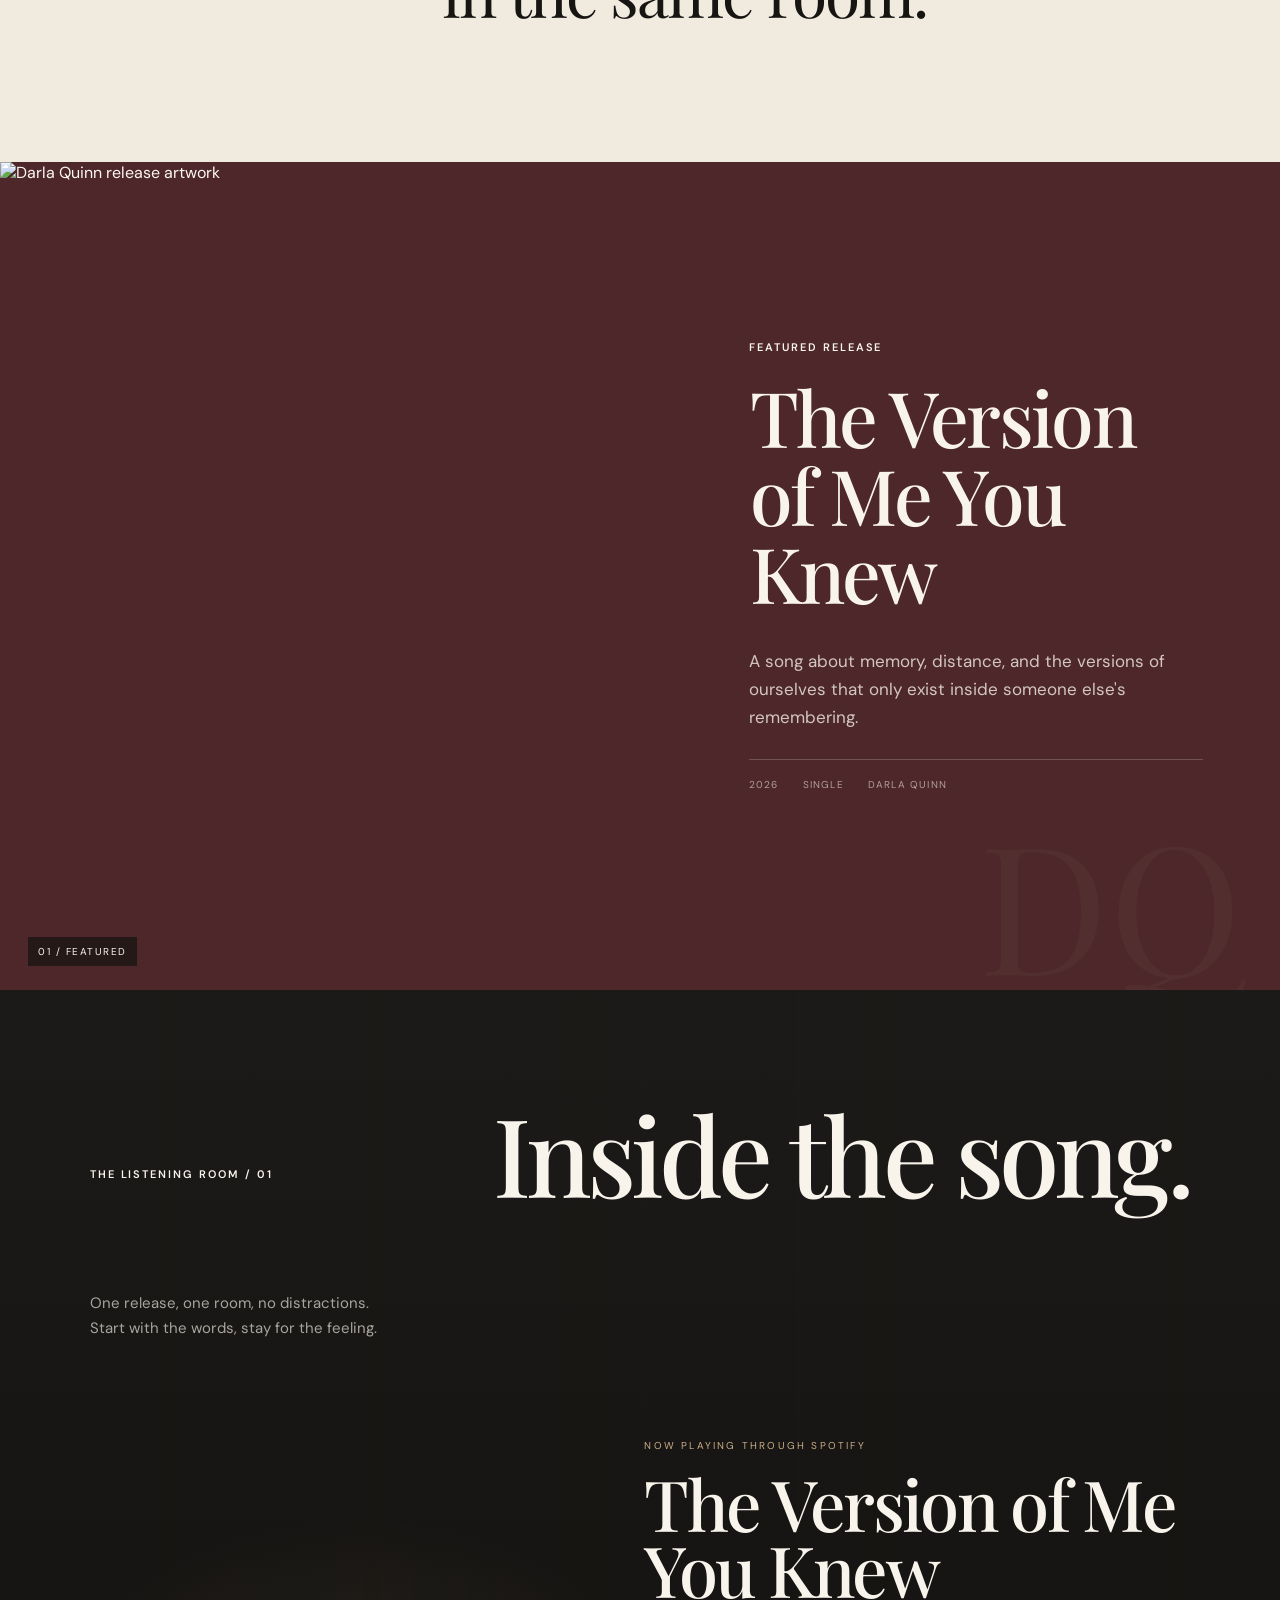
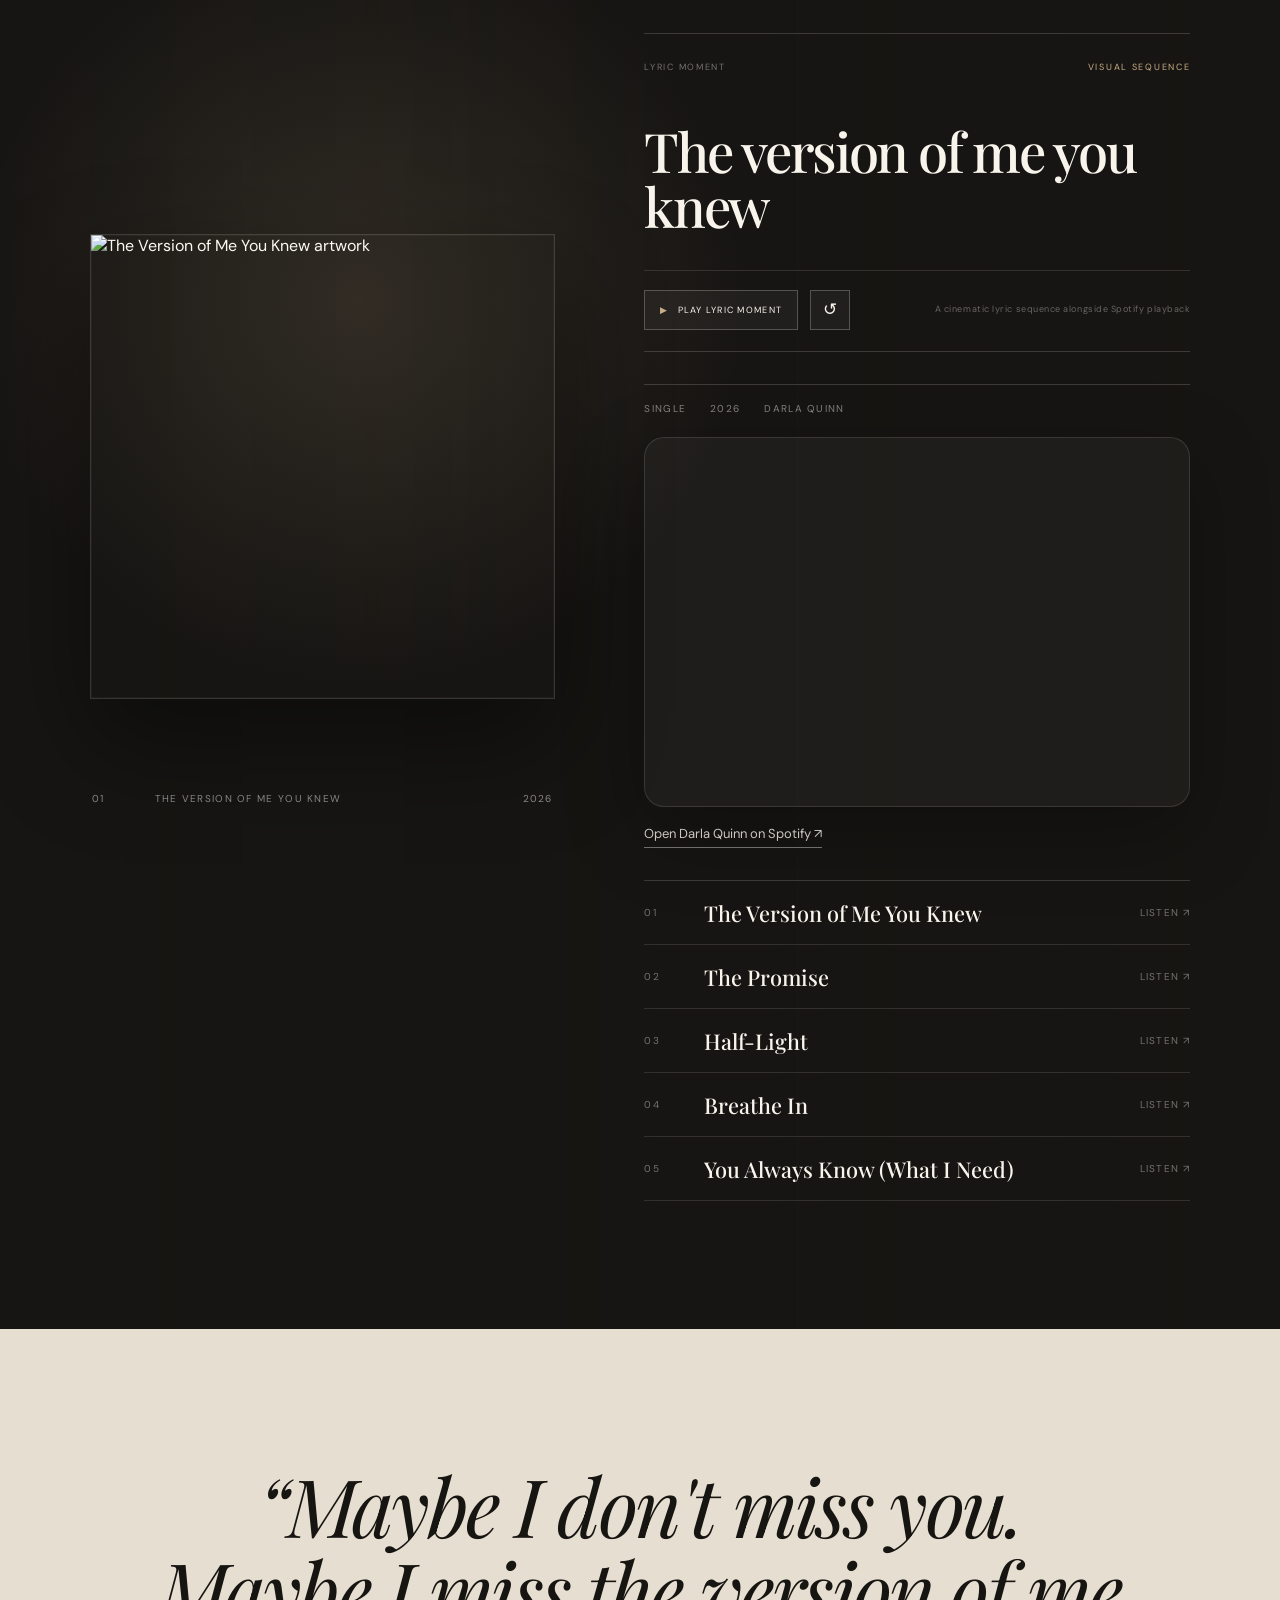
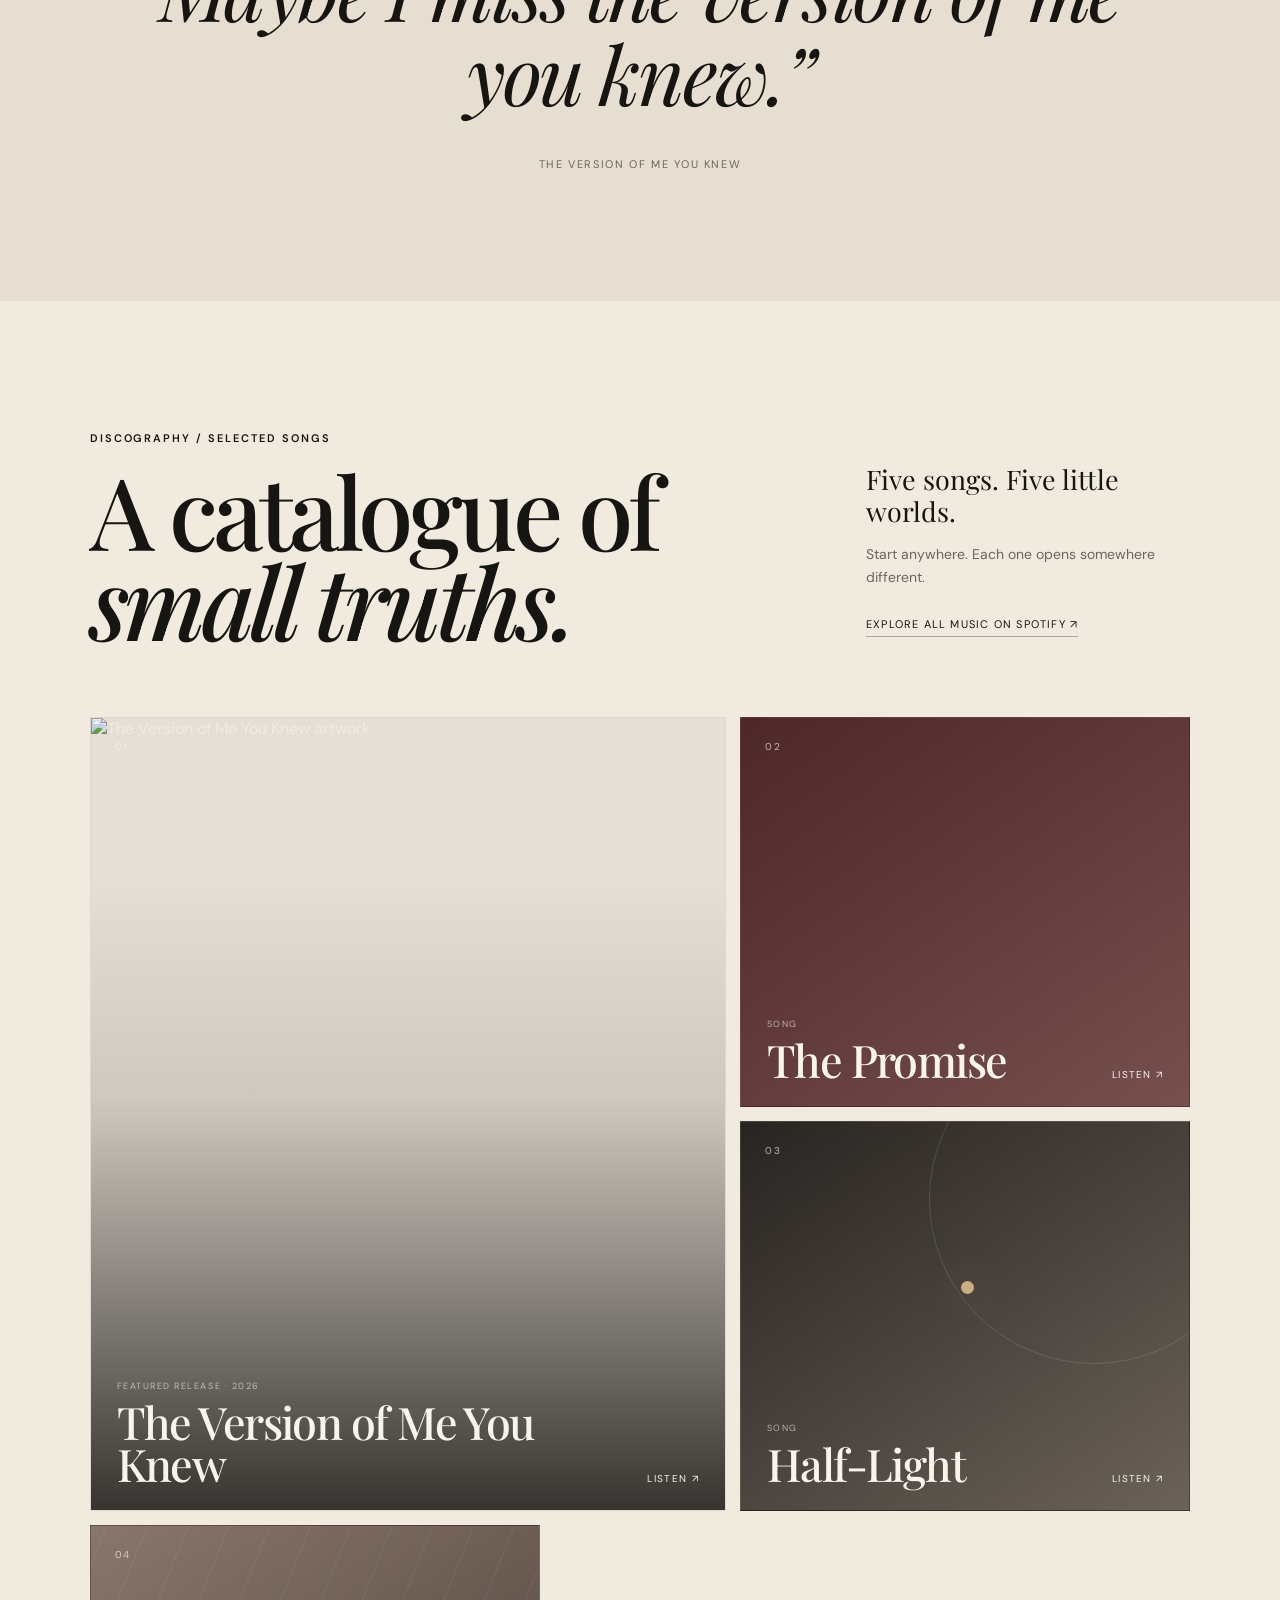
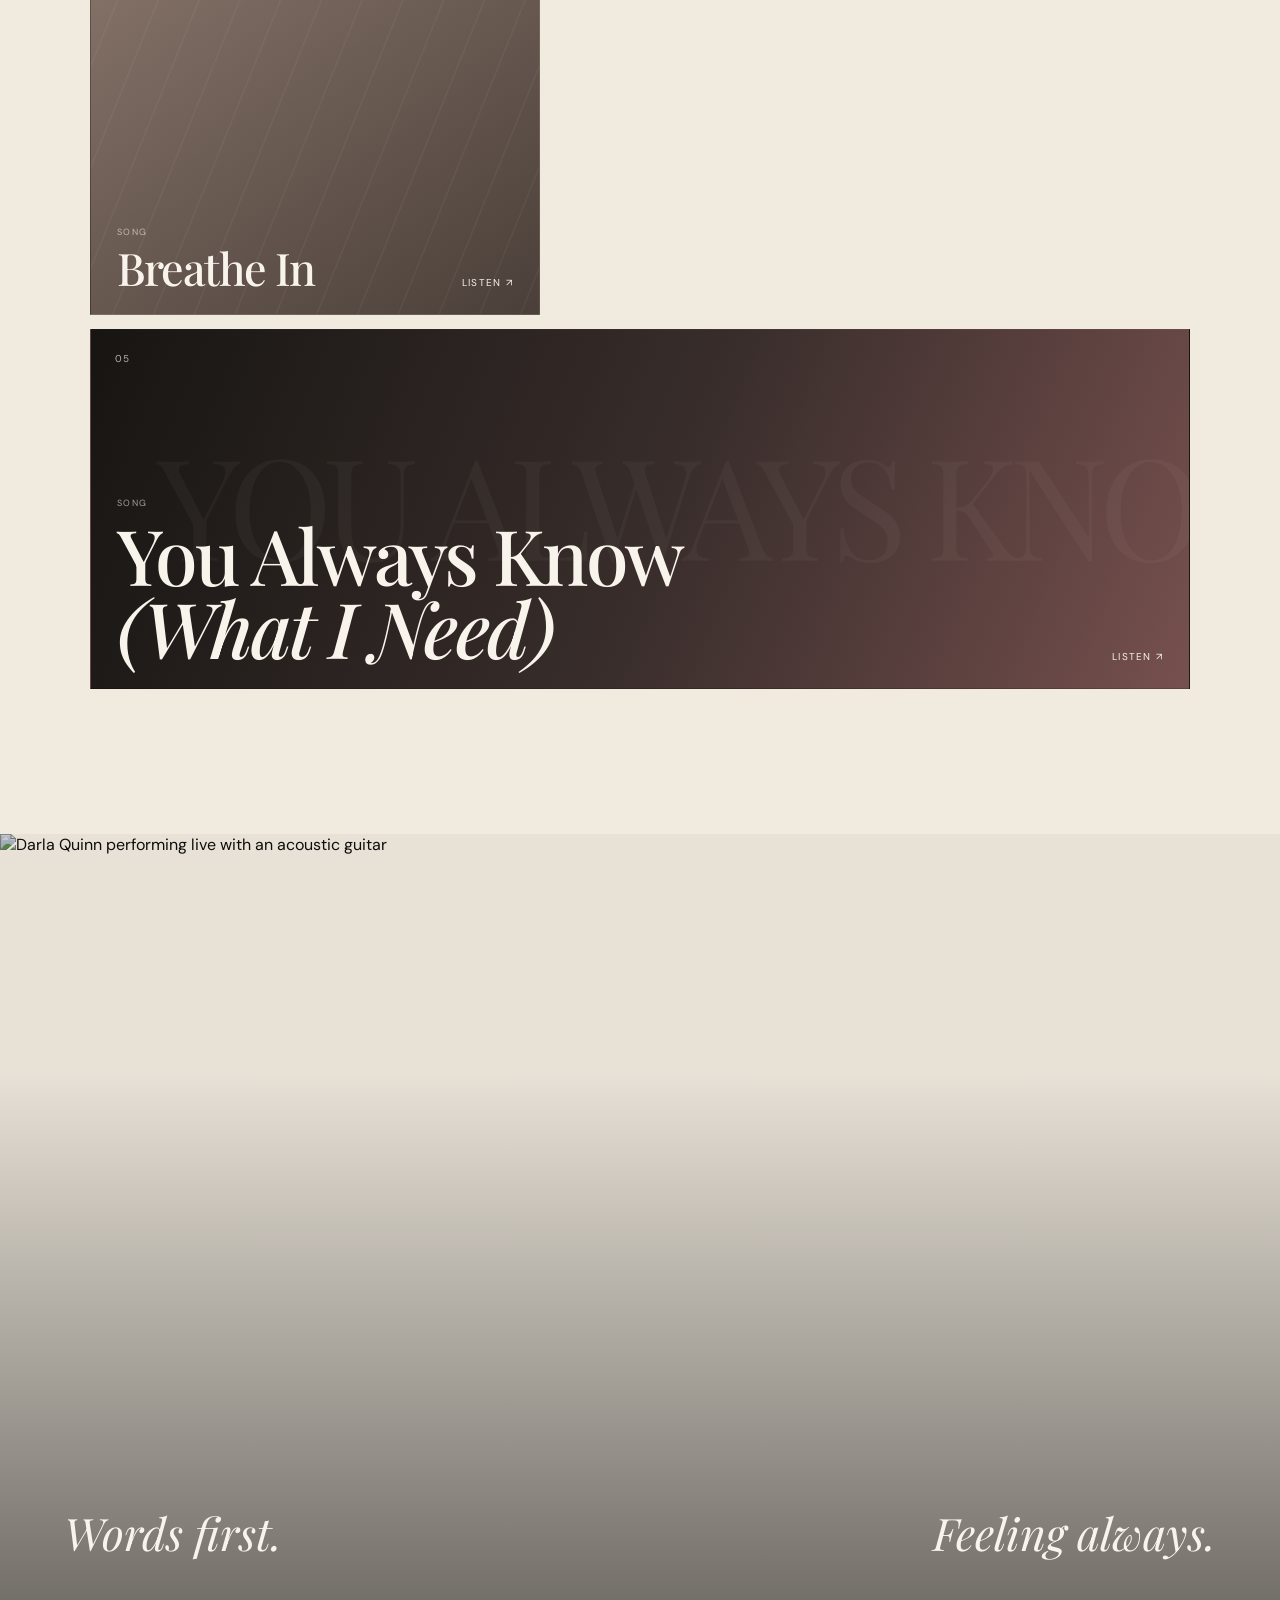
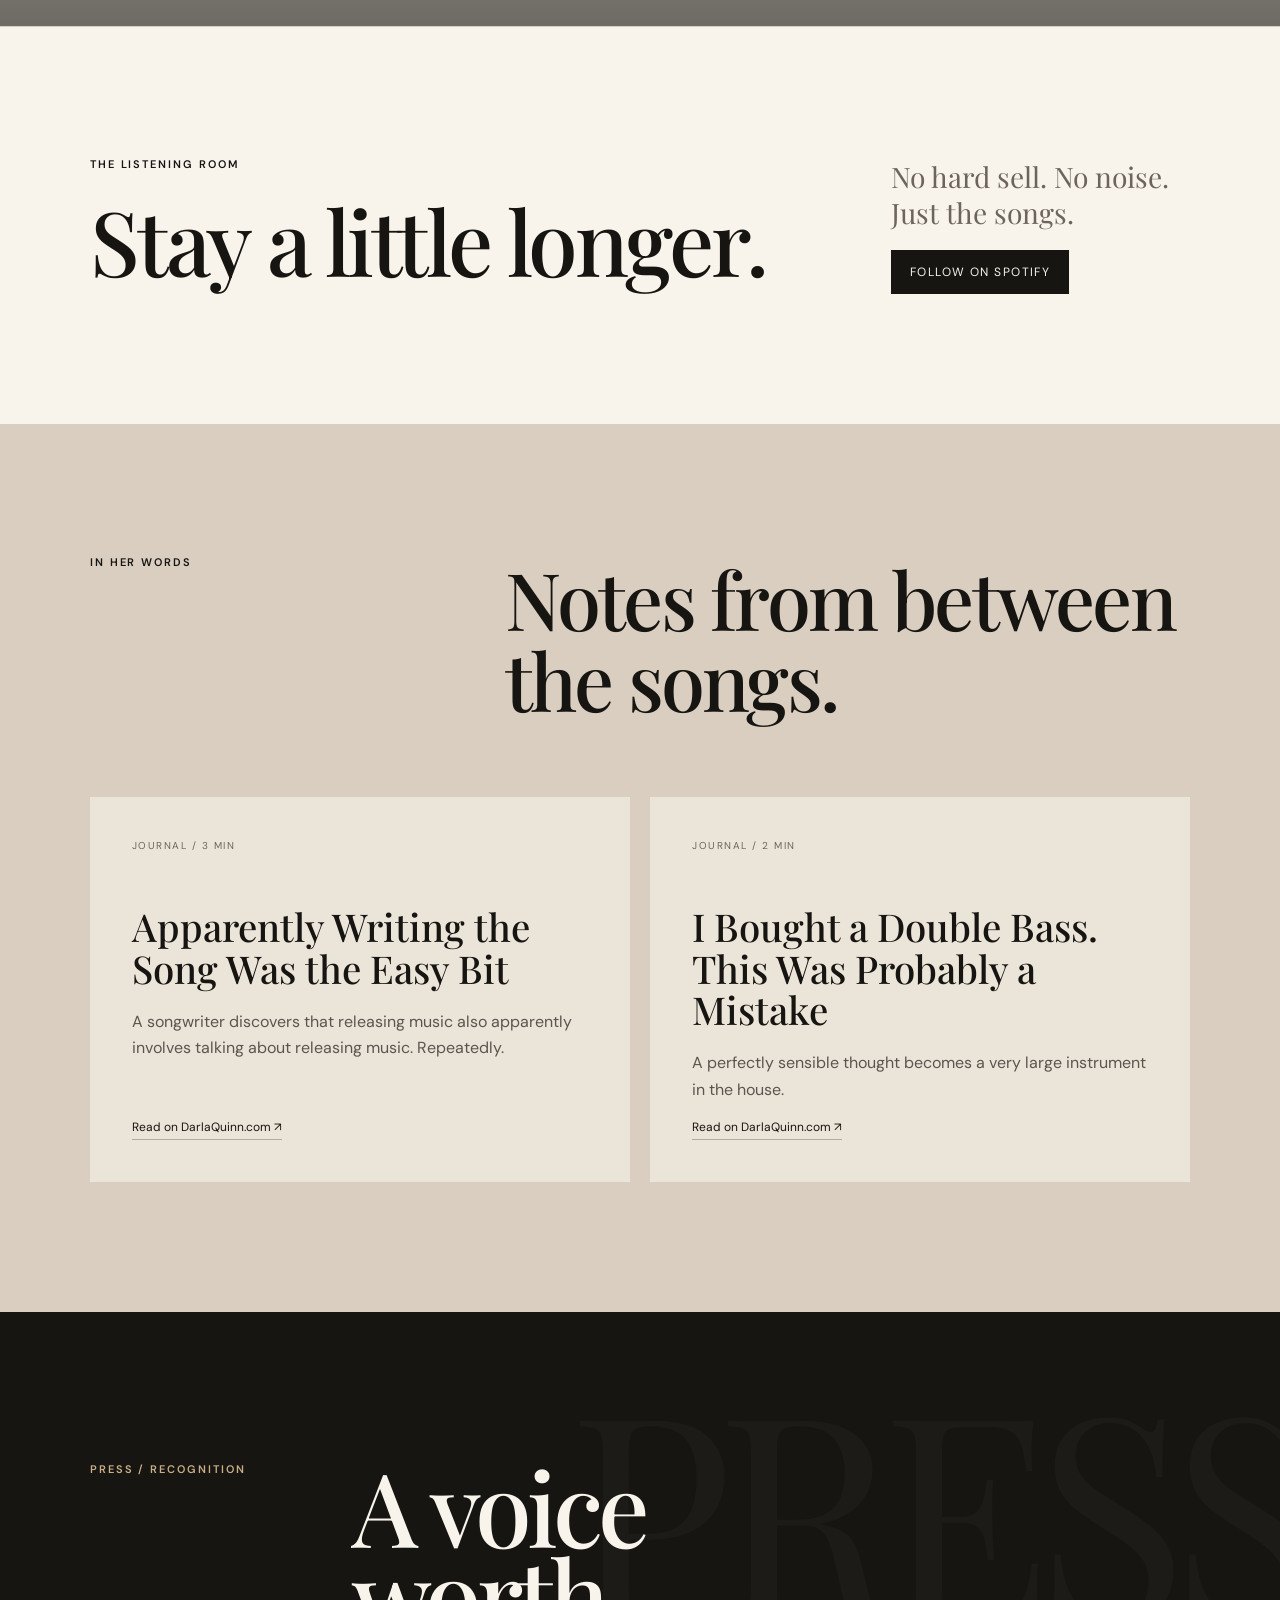
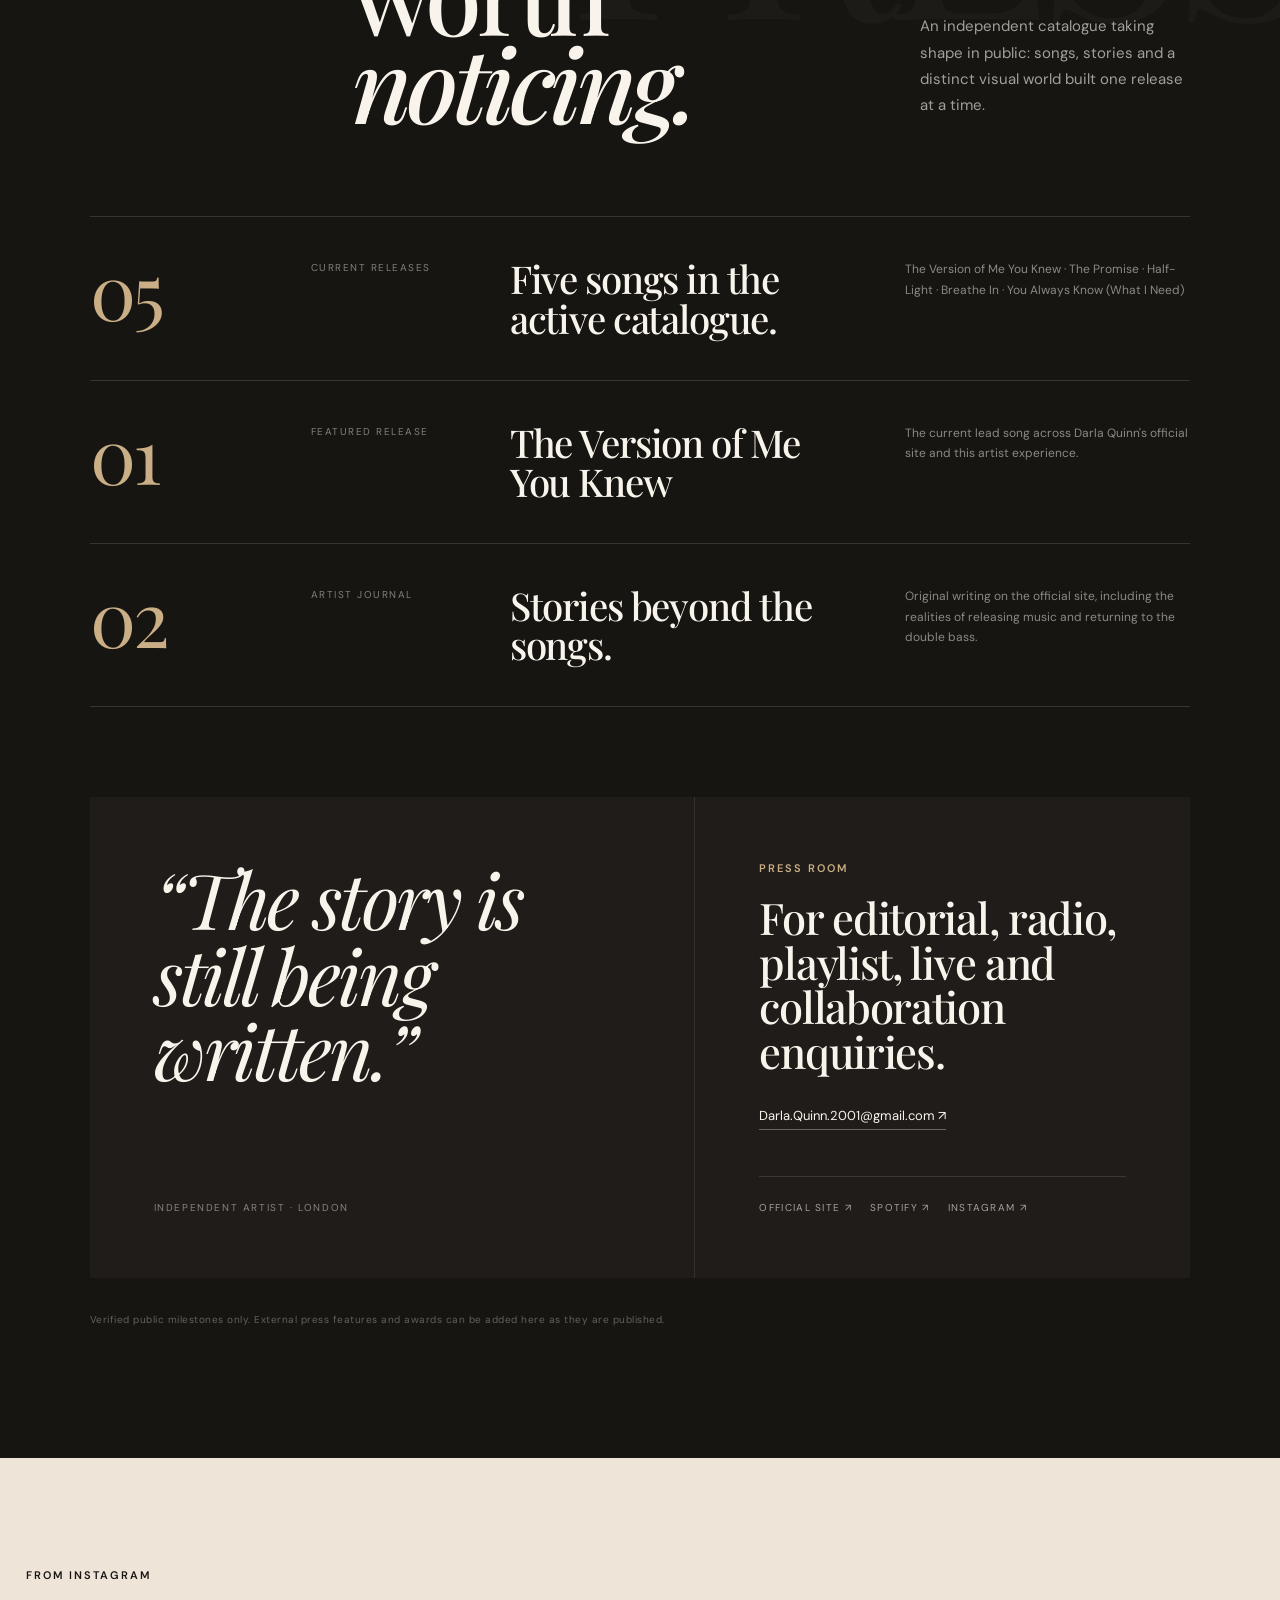
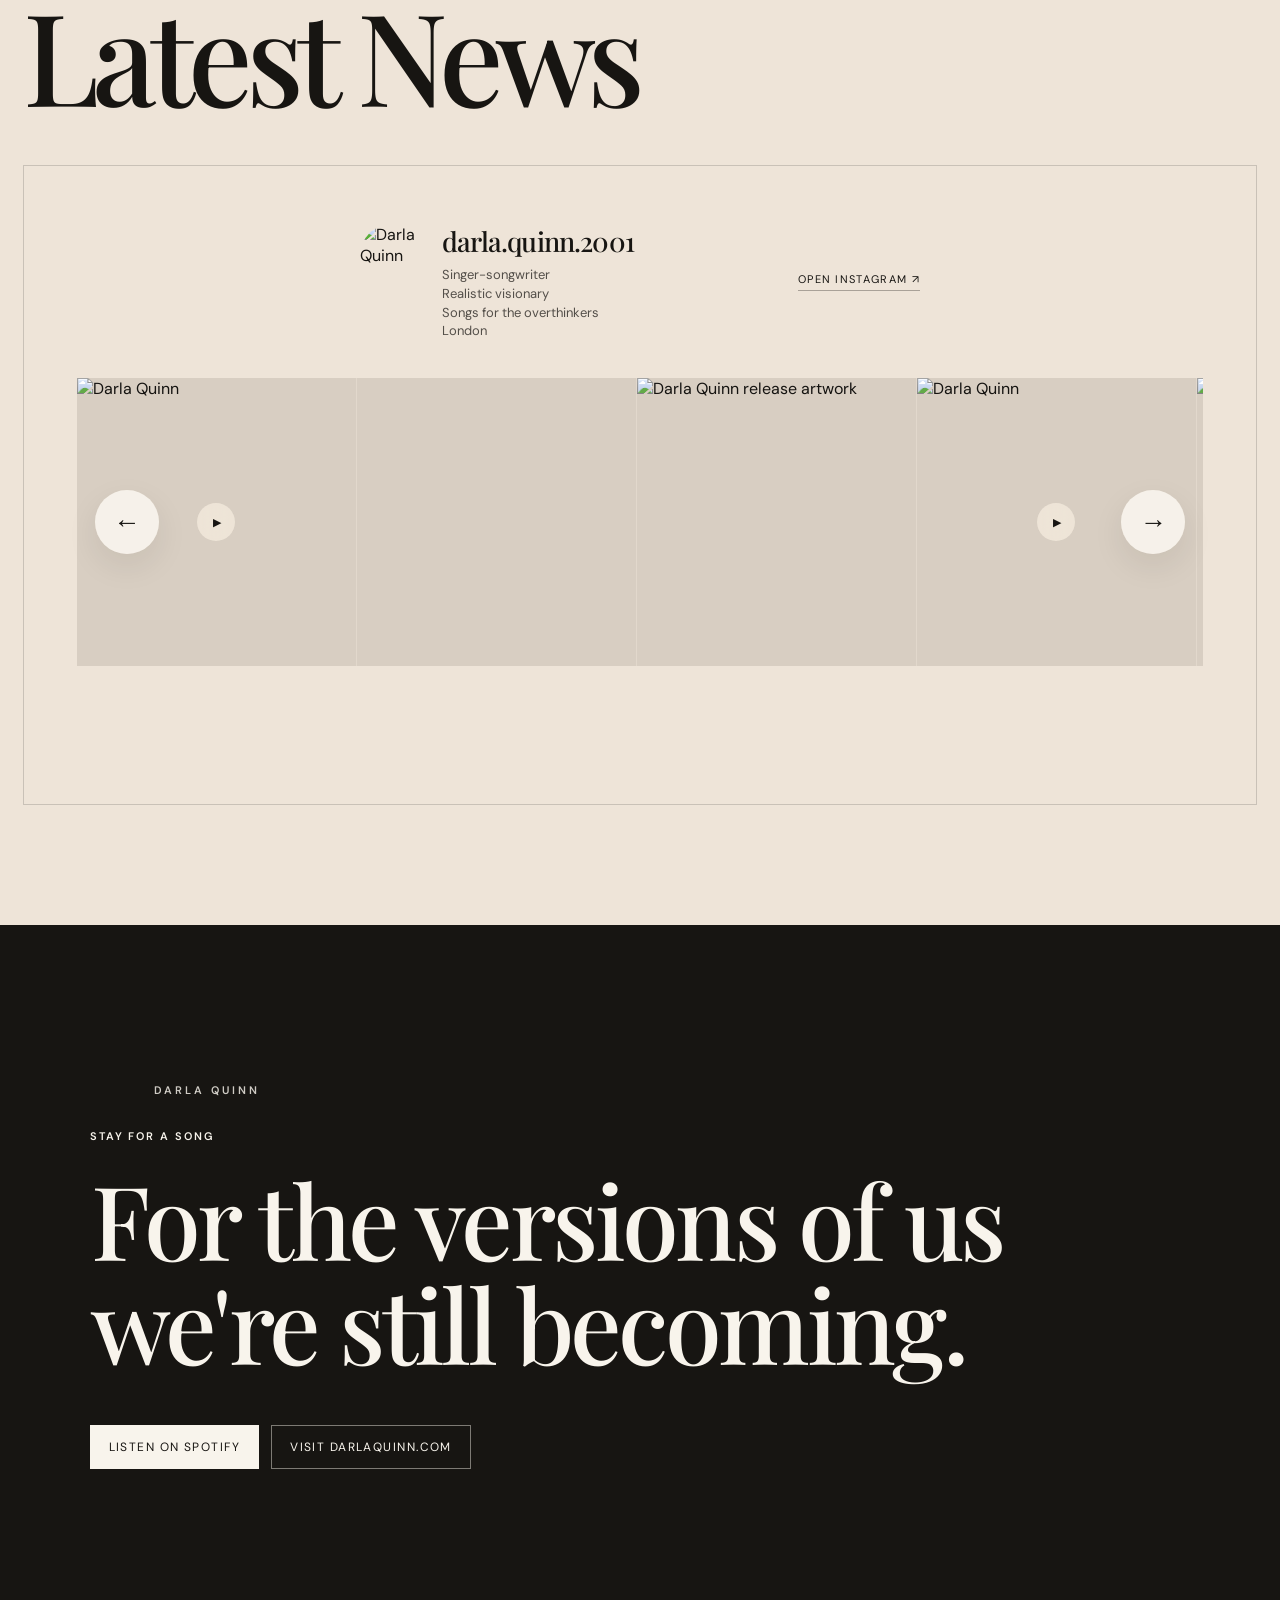
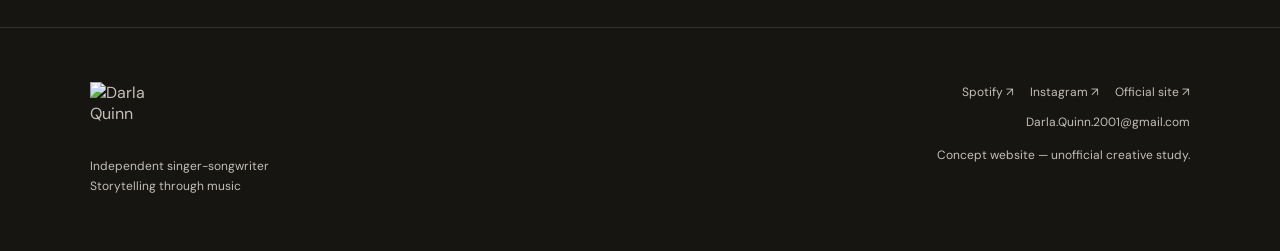
==== commit 254d9a56: "Load press section styling on homepage" ====
--- a/index.html
+++ b/index.html
@@ -15,6 +15,7 @@
   <link rel="stylesheet" href="styles.css" />
   <link rel="stylesheet" href="loader.css" />
   <link rel="stylesheet" href="typography.css" />
+  <link rel="stylesheet" href="press.css" />
 </head>
 <body class="is-loading">
   <div class="preloader" id="preloader" aria-label="Loading Darla Quinn">
--- a/press.css
+++ b/press.css
@@ -0,0 +1 @@
+.press-section{position:relative;padding:150px 7vw 130px;background:#171512;color:#f8f4ec;overflow:hidden}.press-section:before{content:"PRESS";position:absolute;right:-2vw;top:7vw;font-family:"Playfair Display",serif;font-size:clamp(130px,22vw,360px);line-height:.72;letter-spacing:-.06em;color:rgba(248,244,236,.022);pointer-events:none}.press-intro{position:relative;z-index:2;display:grid;grid-template-columns:.55fr 1.45fr .8fr;gap:6vw;align-items:end;margin-bottom:90px}.press-intro .section-kicker{align-self:start;color:#c9ae86}.press-intro h2{font-family:"Playfair Display",serif;font-size:clamp(68px,8vw,138px);font-weight:500;line-height:.86;letter-spacing:-.05em;margin:0}.press-intro h2 em{font-weight:500}.press-deck{margin:0 0 8px;color:rgba(248,244,236,.62);font-size:15px;line-height:1.75;max-width:440px}.press-ledger{border-top:1px solid rgba(248,244,236,.14)}.press-stat{display:grid;grid-template-columns:170px 1fr;gap:4vw;padding:42px 0;border-bottom:1px solid rgba(248,244,236,.14);align-items:start}.press-number{font-family:"Playfair Display",serif;font-size:clamp(58px,6vw,100px);line-height:.8;color:#c9ae86;letter-spacing:-.04em}.press-stat>div{display:grid;grid-template-columns:.45fr 1fr .8fr;gap:3vw;align-items:start}.press-stat p{margin:2px 0 0;text-transform:uppercase;letter-spacing:.15em;font-size:10px;color:rgba(248,244,236,.48)}.press-stat h3{font-family:"Playfair Display",serif;font-size:clamp(30px,3vw,48px);font-weight:500;line-height:1.02;margin:0;letter-spacing:-.03em}.press-stat small{font-size:12px;line-height:1.7;color:rgba(248,244,236,.52)}.press-room{display:grid;grid-template-columns:1.1fr .9fr;gap:1px;margin-top:90px;background:rgba(248,244,236,.12)}.press-quote,.press-contact{background:#201c19;padding:clamp(42px,5vw,80px)}.press-quote{min-height:440px;display:flex;flex-direction:column;justify-content:space-between}.press-quote p{font-family:"Playfair Display",serif;font-style:italic;font-size:clamp(48px,6vw,96px);line-height:.98;letter-spacing:-.04em;margin:0;max-width:720px}.press-quote span{font-size:10px;text-transform:uppercase;letter-spacing:.16em;color:rgba(248,244,236,.48)}.press-contact{display:flex;flex-direction:column;justify-content:center}.press-contact .section-kicker{color:#c9ae86}.press-contact h3{font-family:"Playfair Display",serif;font-size:clamp(34px,3.4vw,58px);font-weight:500;line-height:1.02;letter-spacing:-.03em;margin:0 0 34px}.press-contact>a{width:fit-content;padding-bottom:5px;border-bottom:1px solid rgba(248,244,236,.34);font-size:13px}.press-links{display:flex;flex-wrap:wrap;gap:18px;margin-top:46px;padding-top:24px;border-top:1px solid rgba(248,244,236,.12)}.press-links a{font-size:10px;text-transform:uppercase;letter-spacing:.13em;color:rgba(248,244,236,.62)}.press-note{margin:34px 0 0;color:rgba(248,244,236,.34);font-size:10px;line-height:1.6;letter-spacing:.05em;max-width:680px}@media(max-width:1000px){.press-intro{grid-template-columns:1fr 2fr}.press-deck{grid-column:2}.press-stat>div{grid-template-columns:1fr 1fr}.press-stat small{grid-column:2}.press-room{grid-template-columns:1fr}}@media(max-width:700px){.press-section{padding:100px 24px 90px}.press-intro{grid-template-columns:1fr;gap:22px;margin-bottom:56px}.press-deck{grid-column:auto}.press-stat{grid-template-columns:72px 1fr;gap:18px;padding:32px 0}.press-number{font-size:52px}.press-stat>div{grid-template-columns:1fr;gap:12px}.press-stat small{grid-column:auto}.press-quote,.press-contact{padding:38px 24px}.press-quote{min-height:320px}.press-room{margin-top:58px}.press-links{gap:12px 18px}}
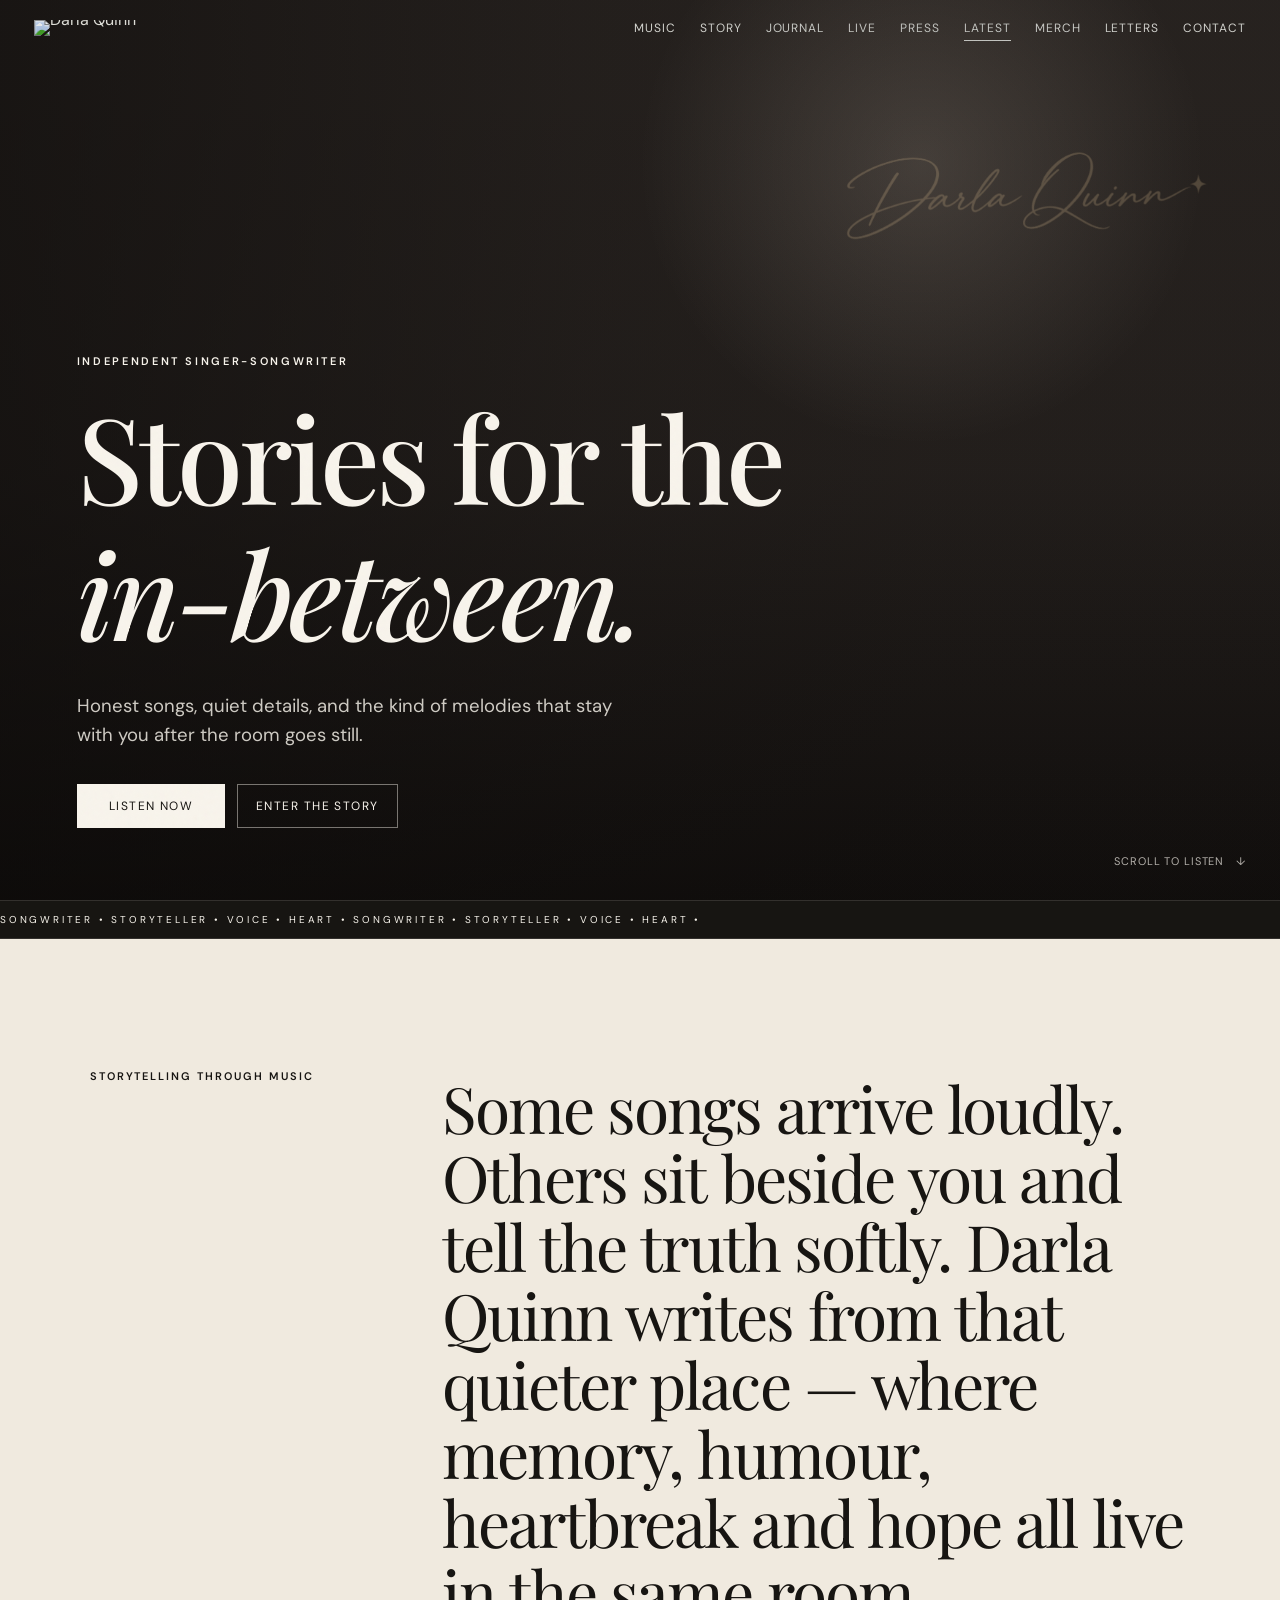
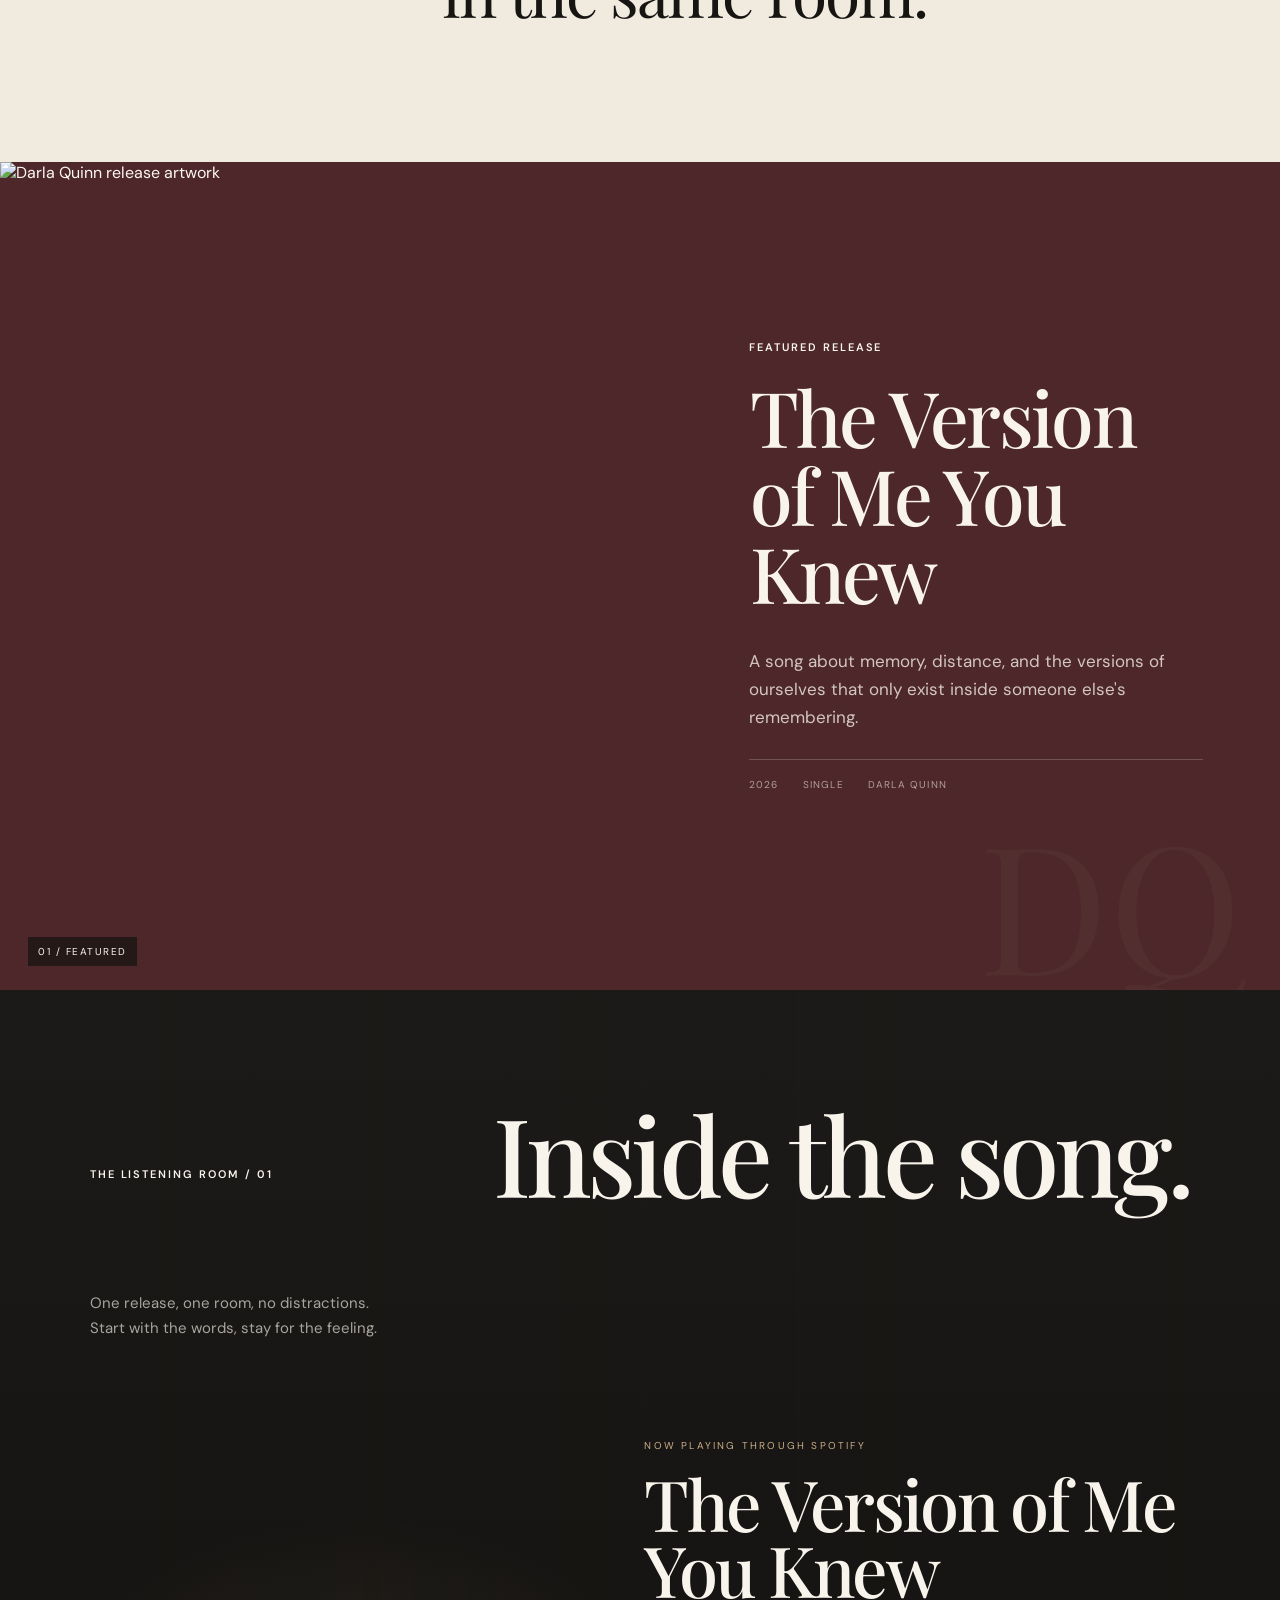
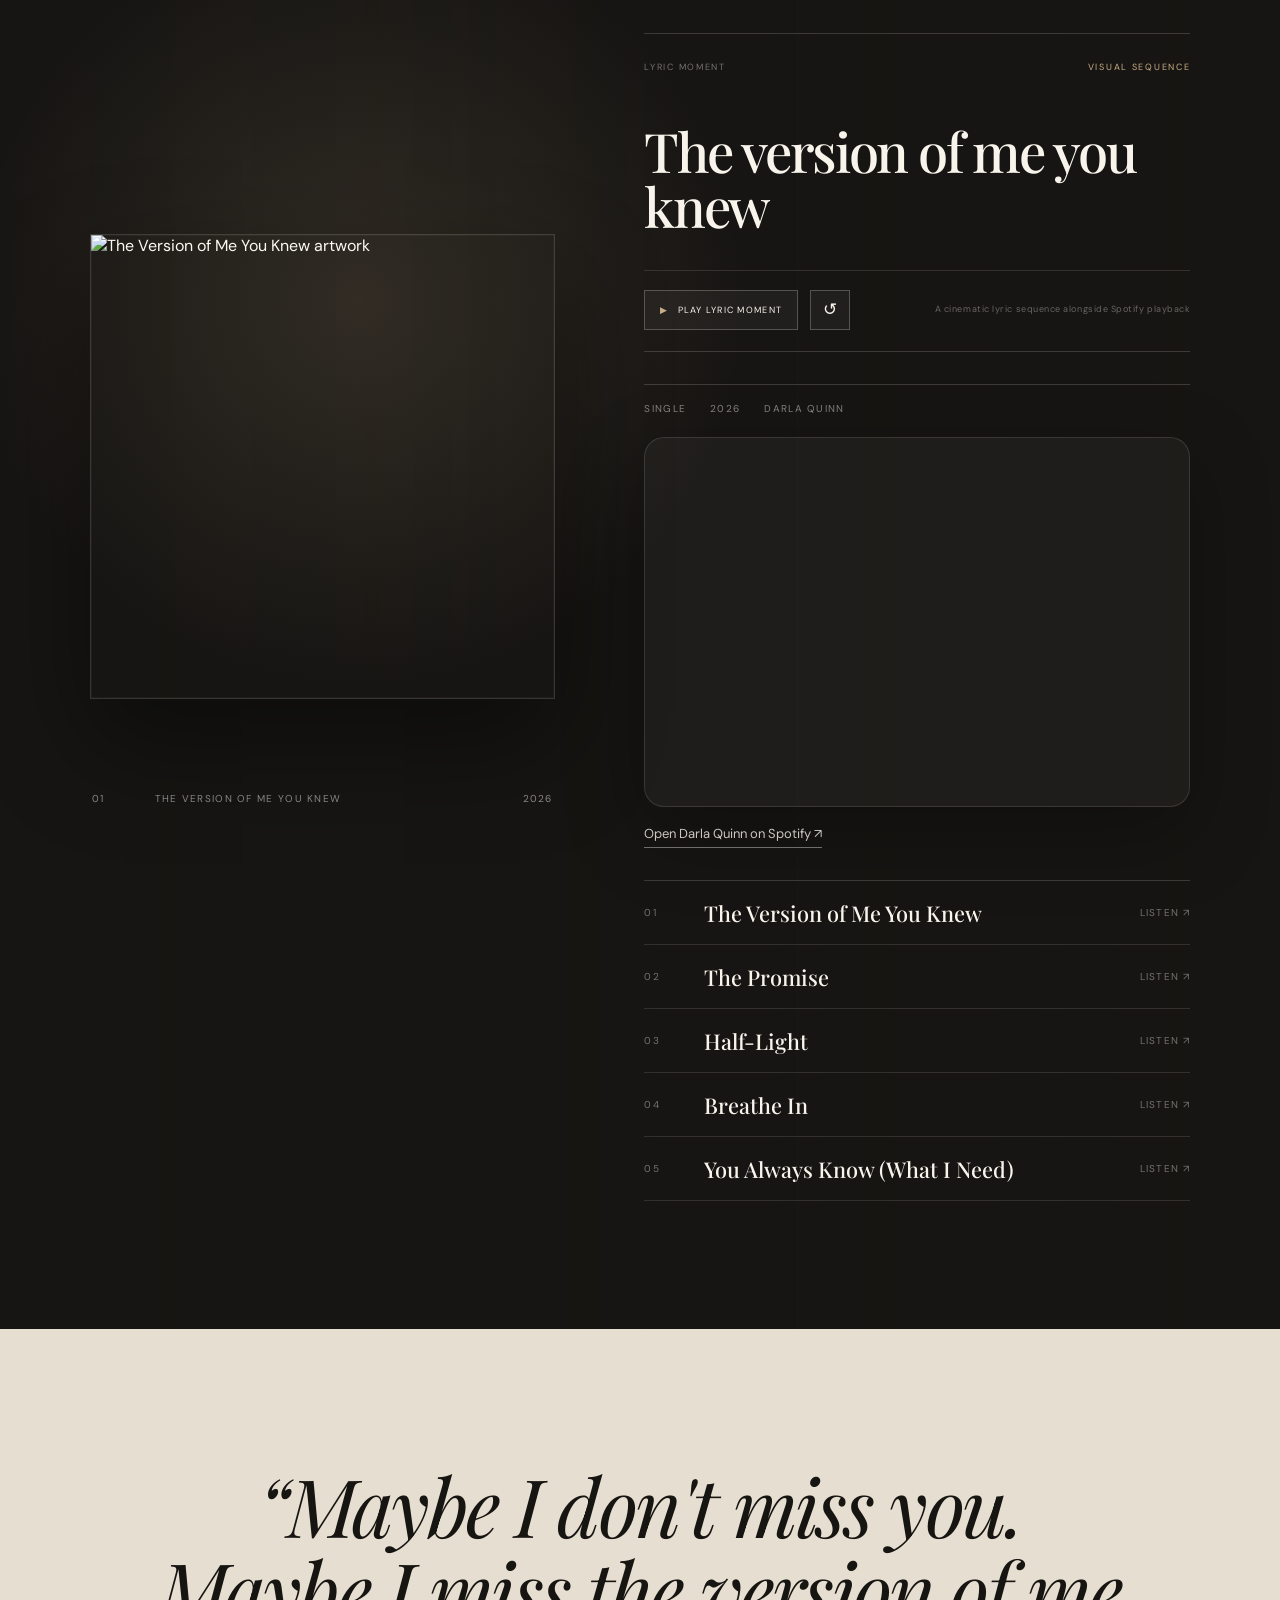
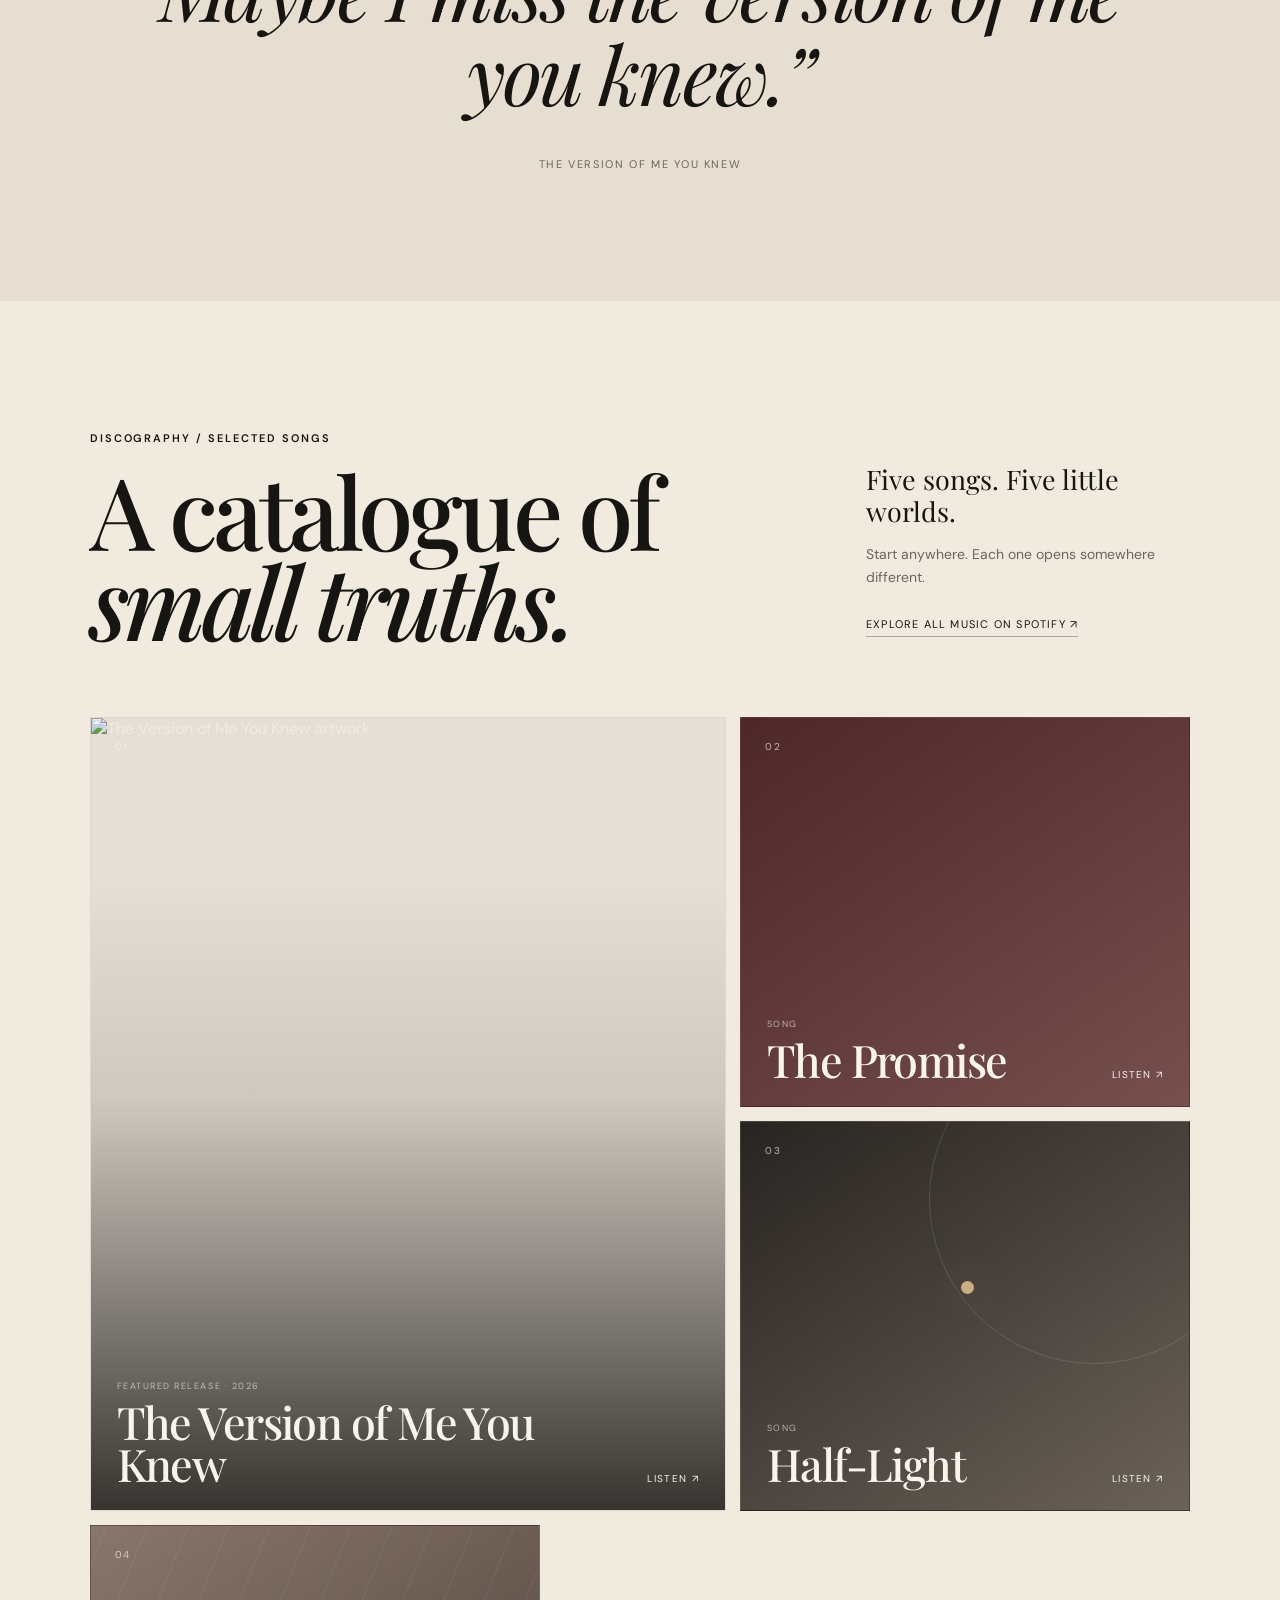
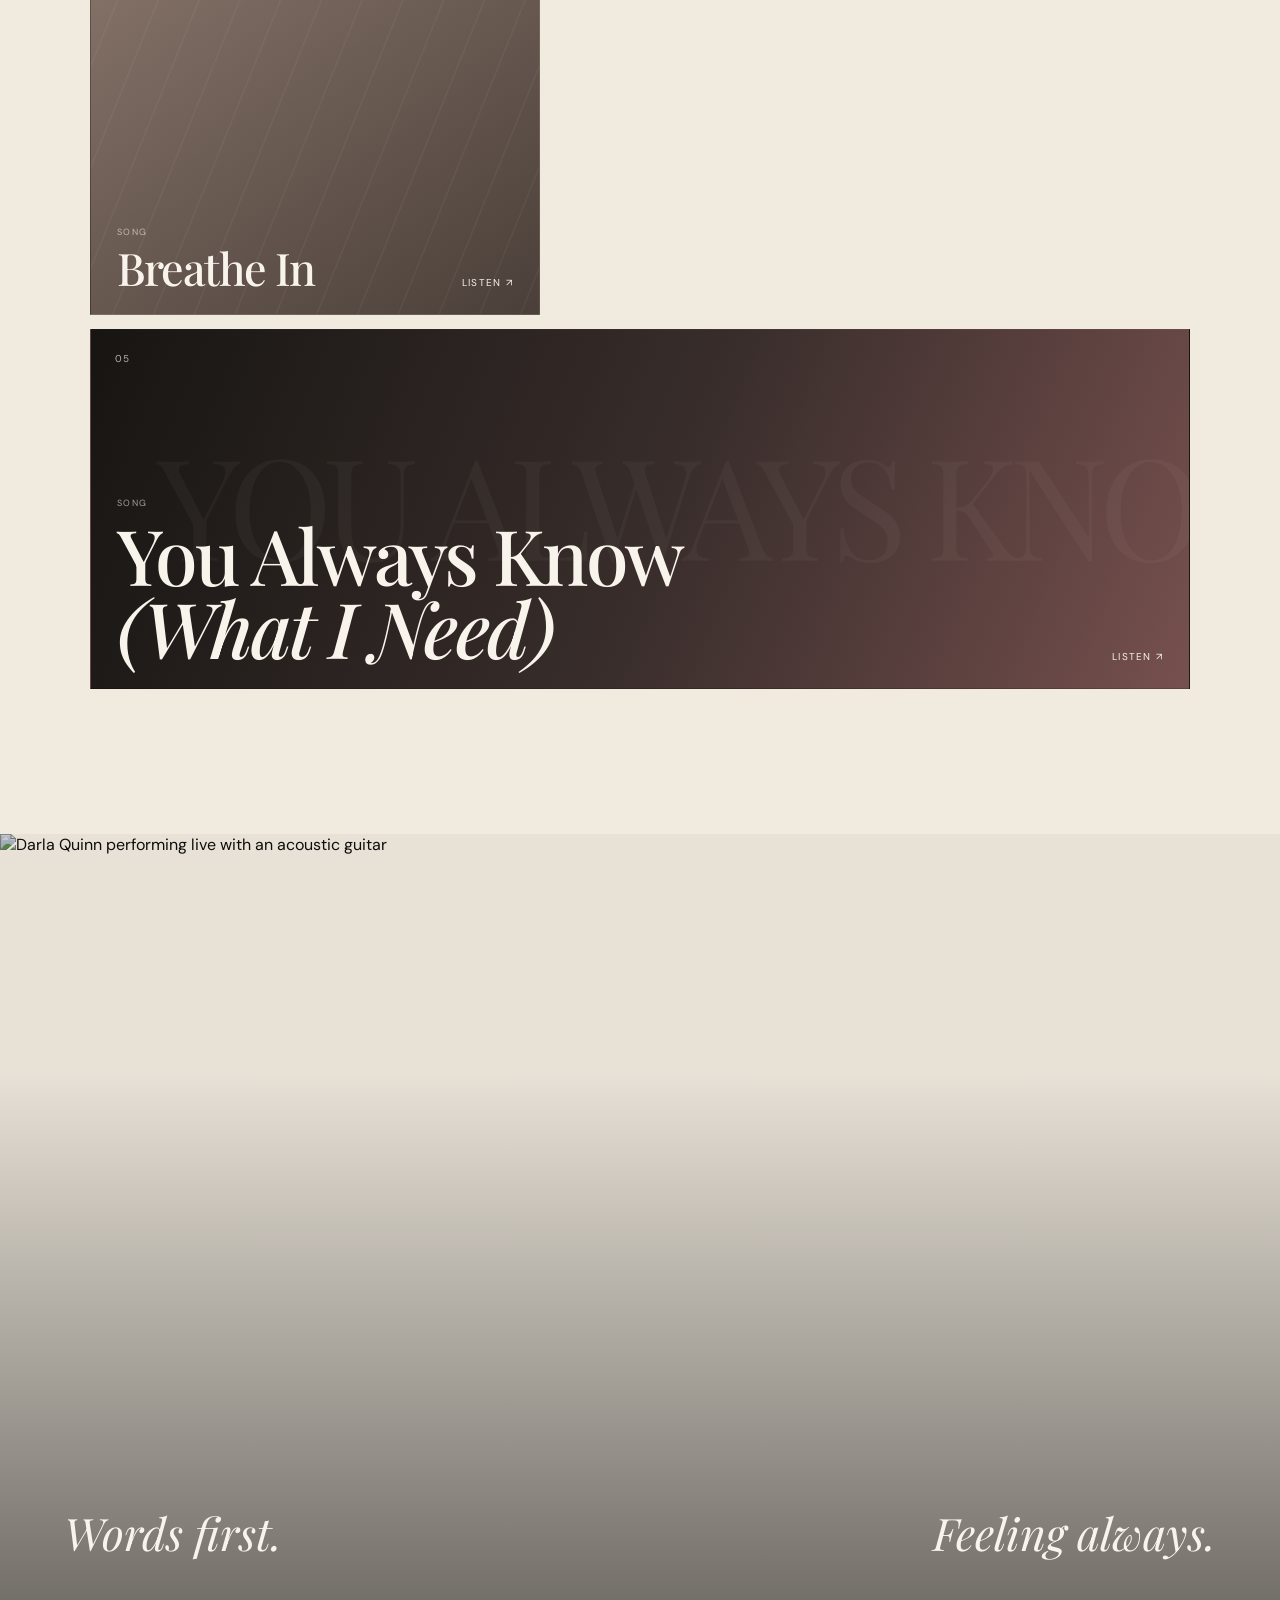
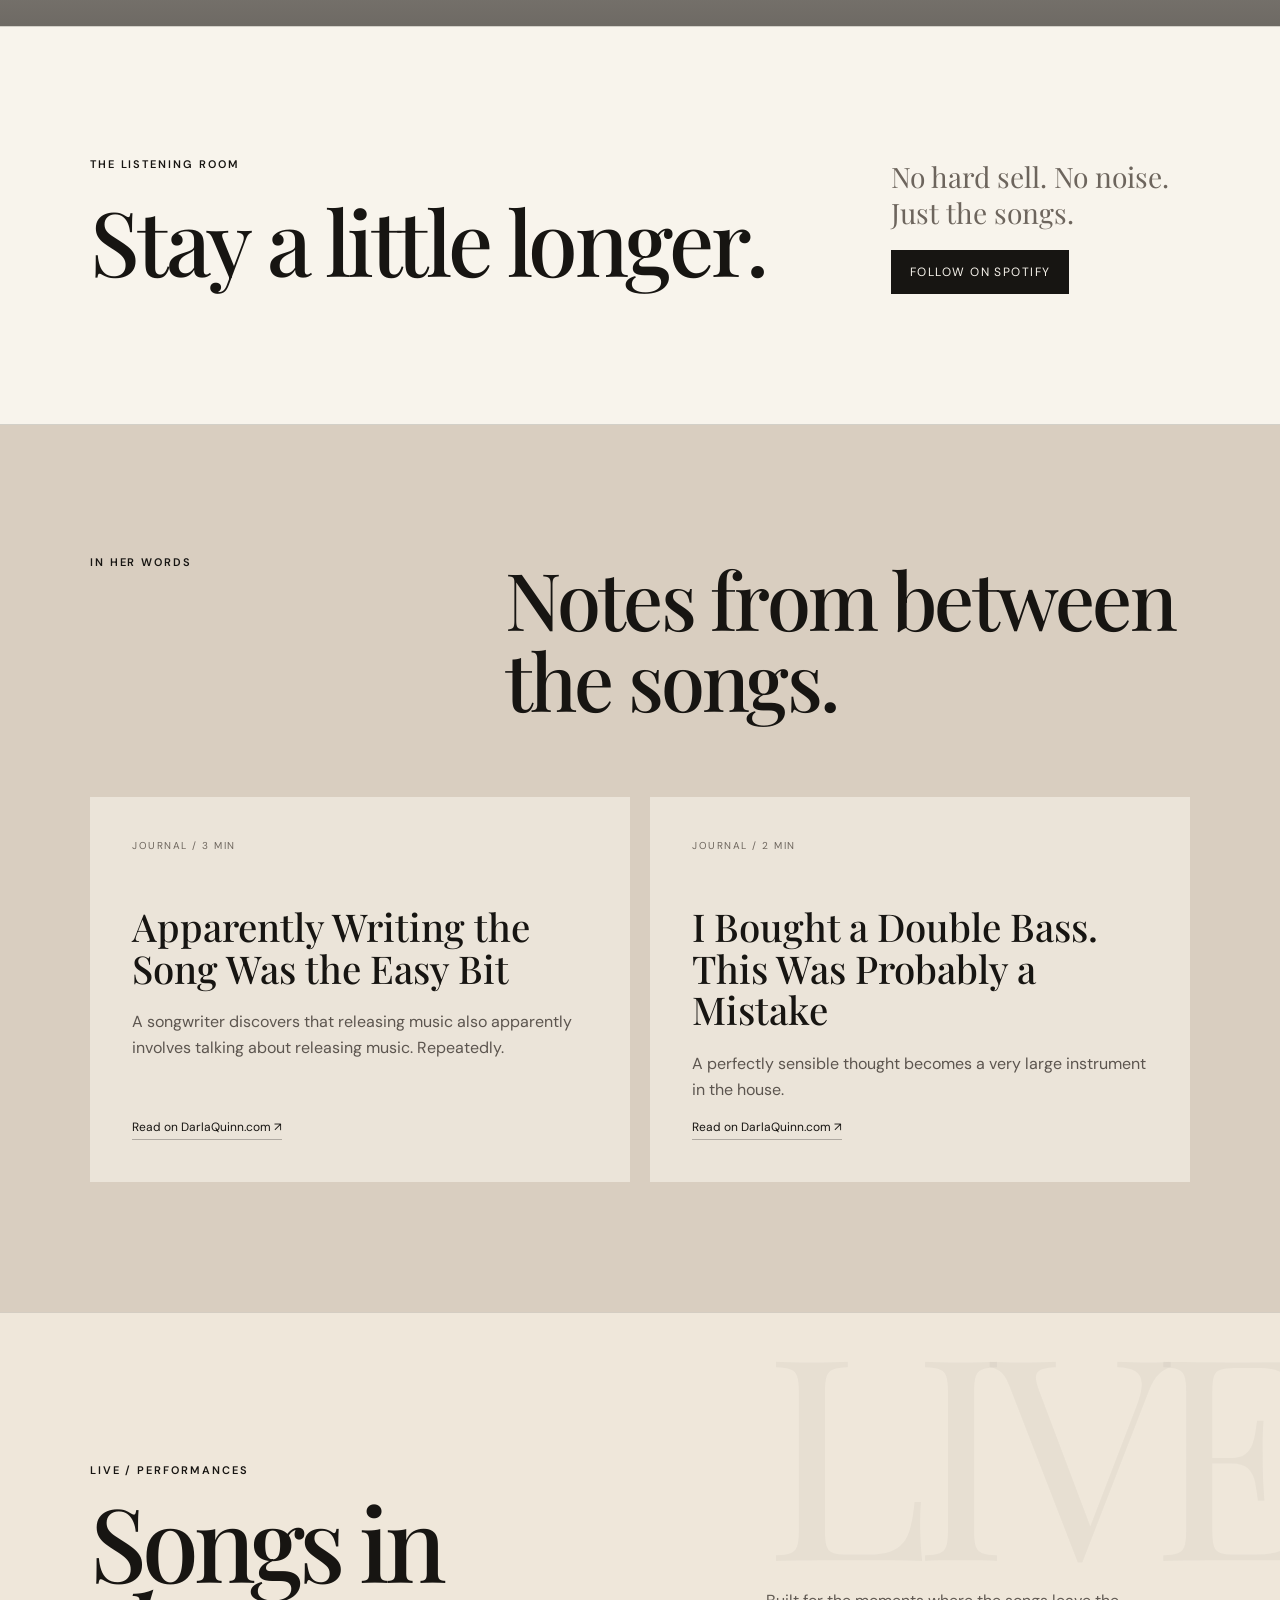
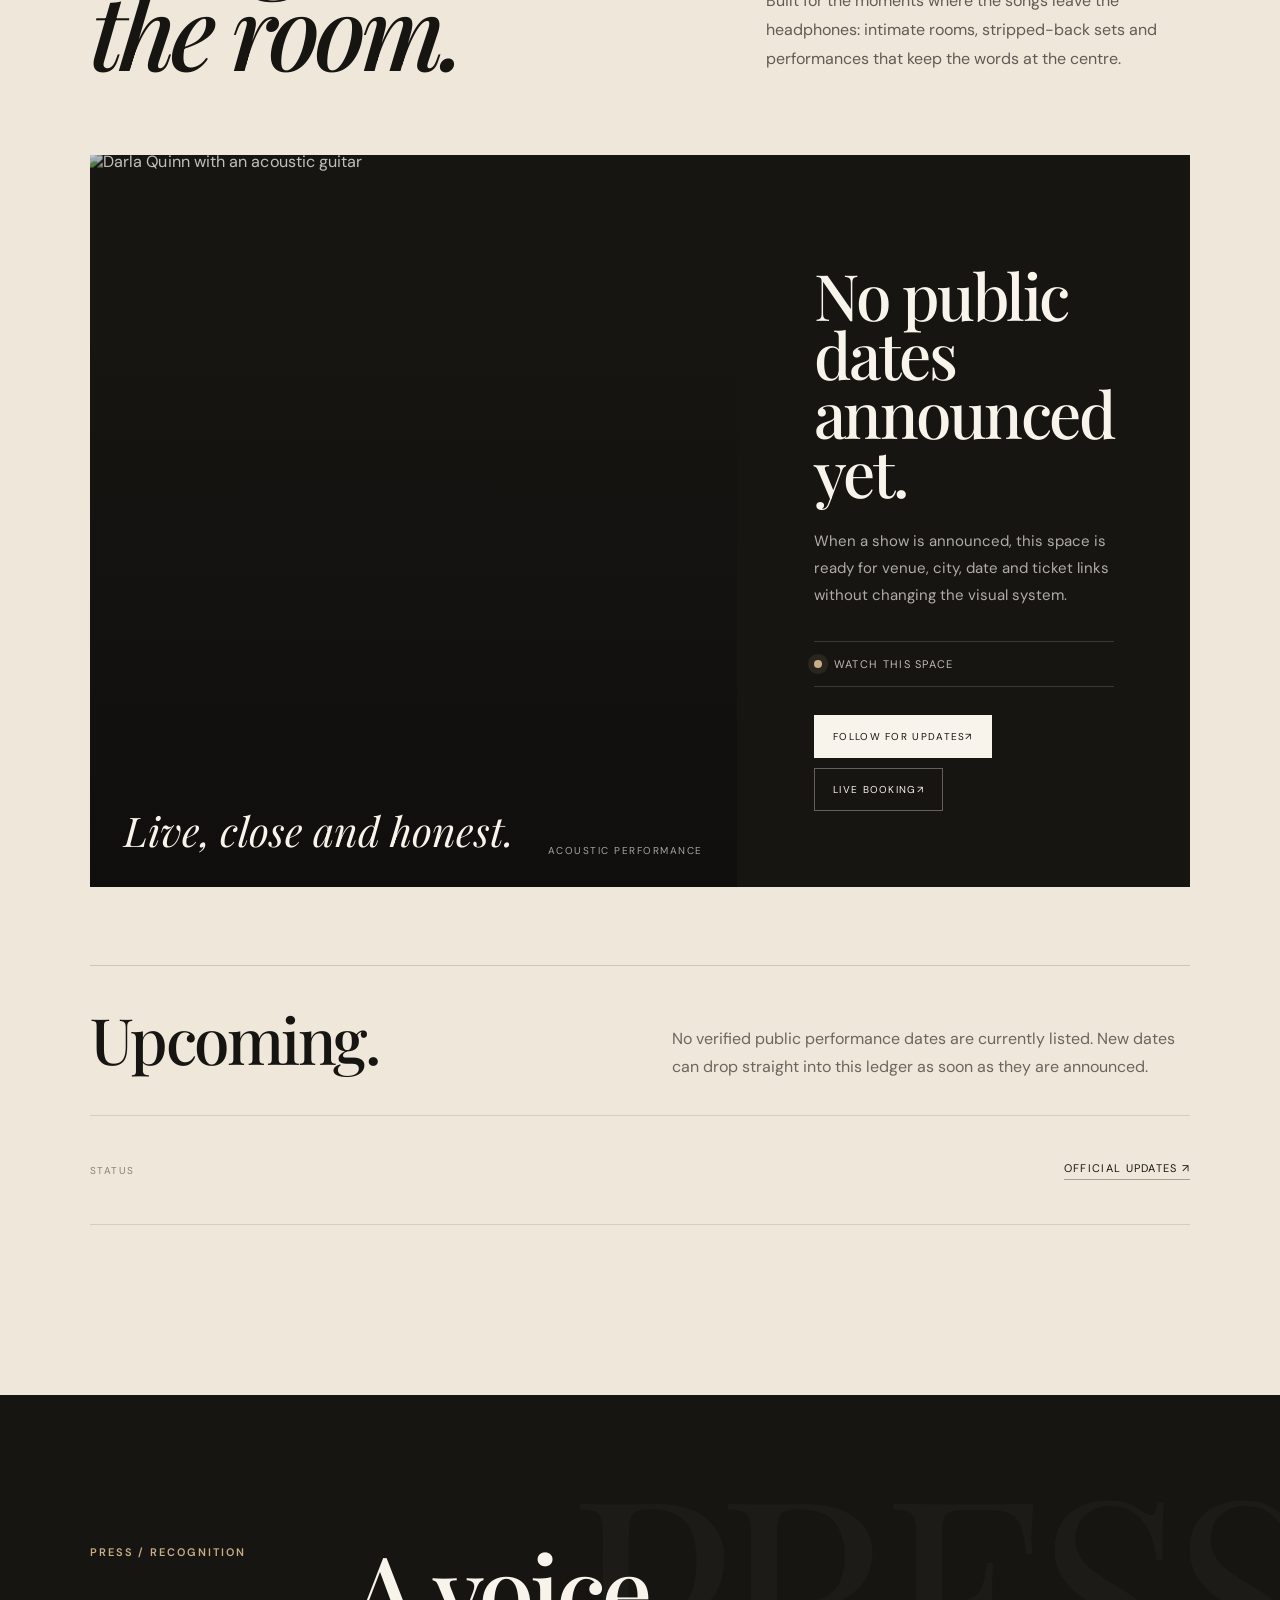
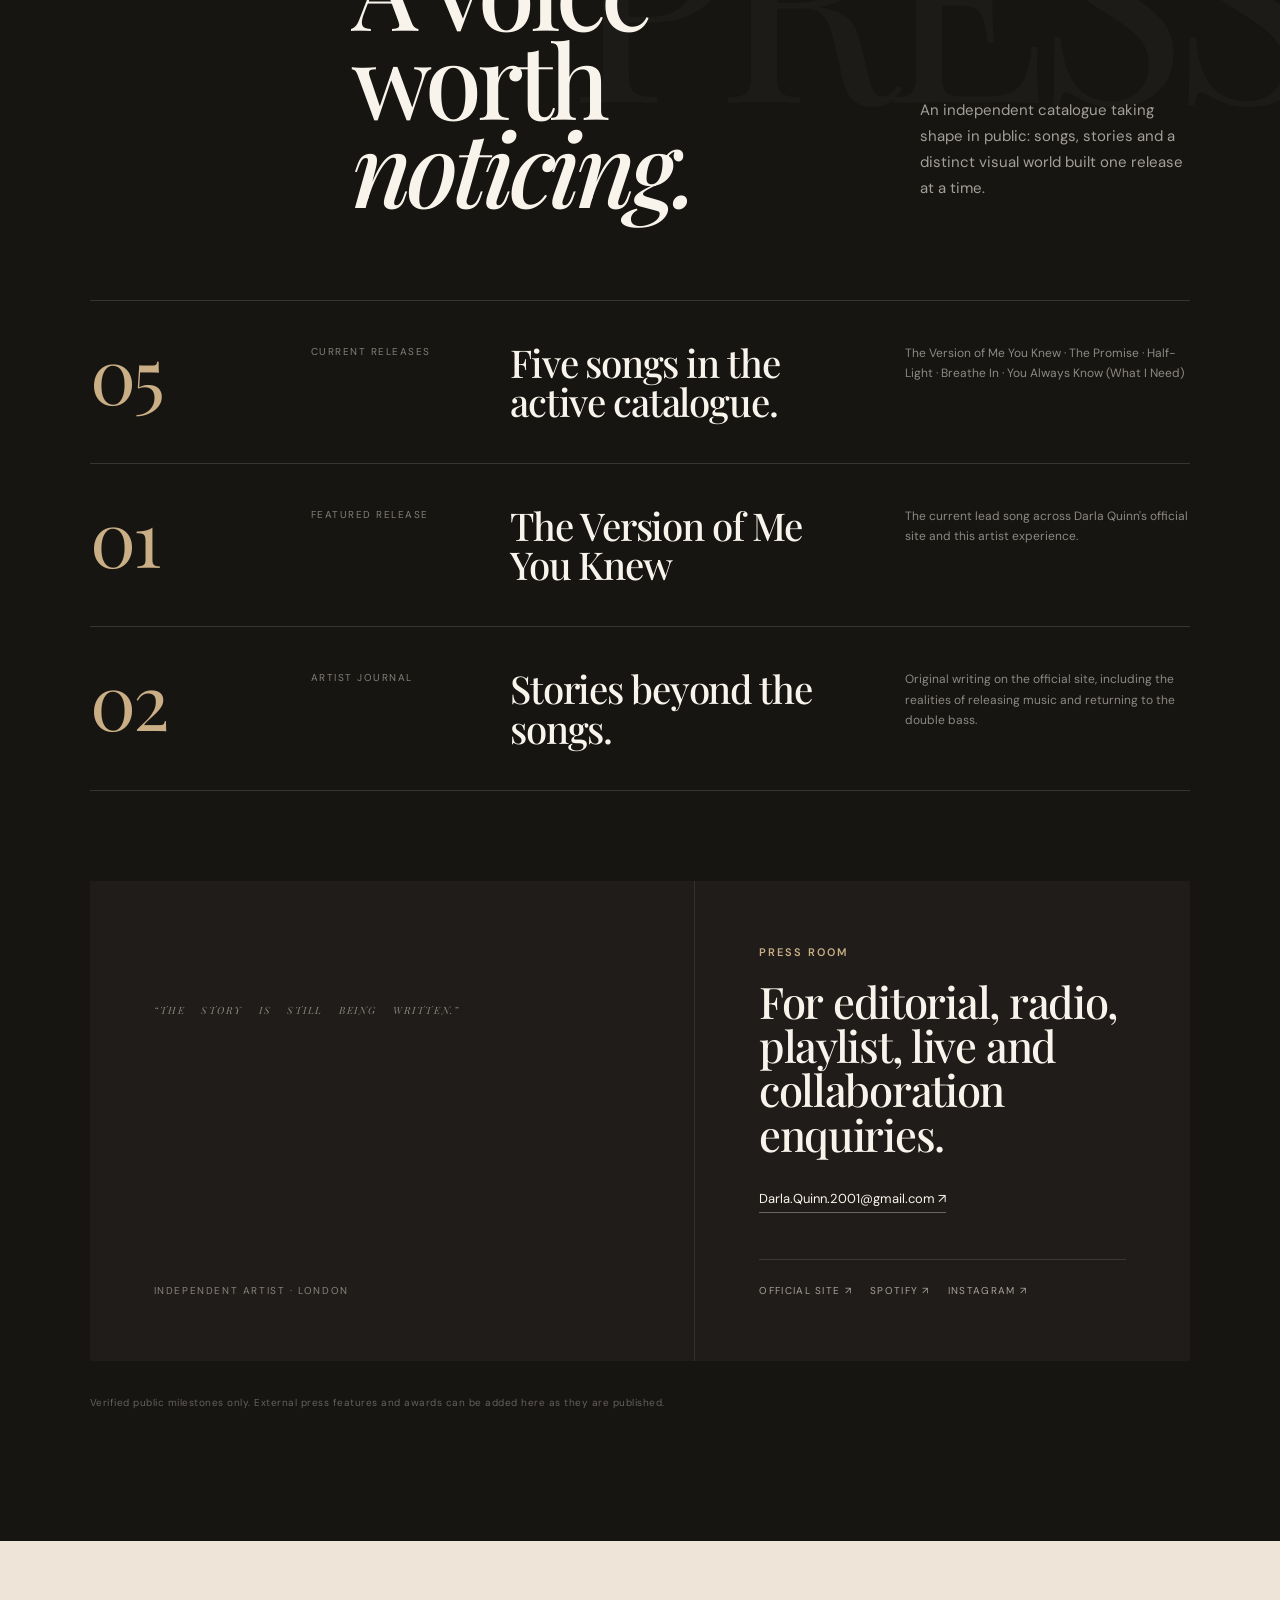
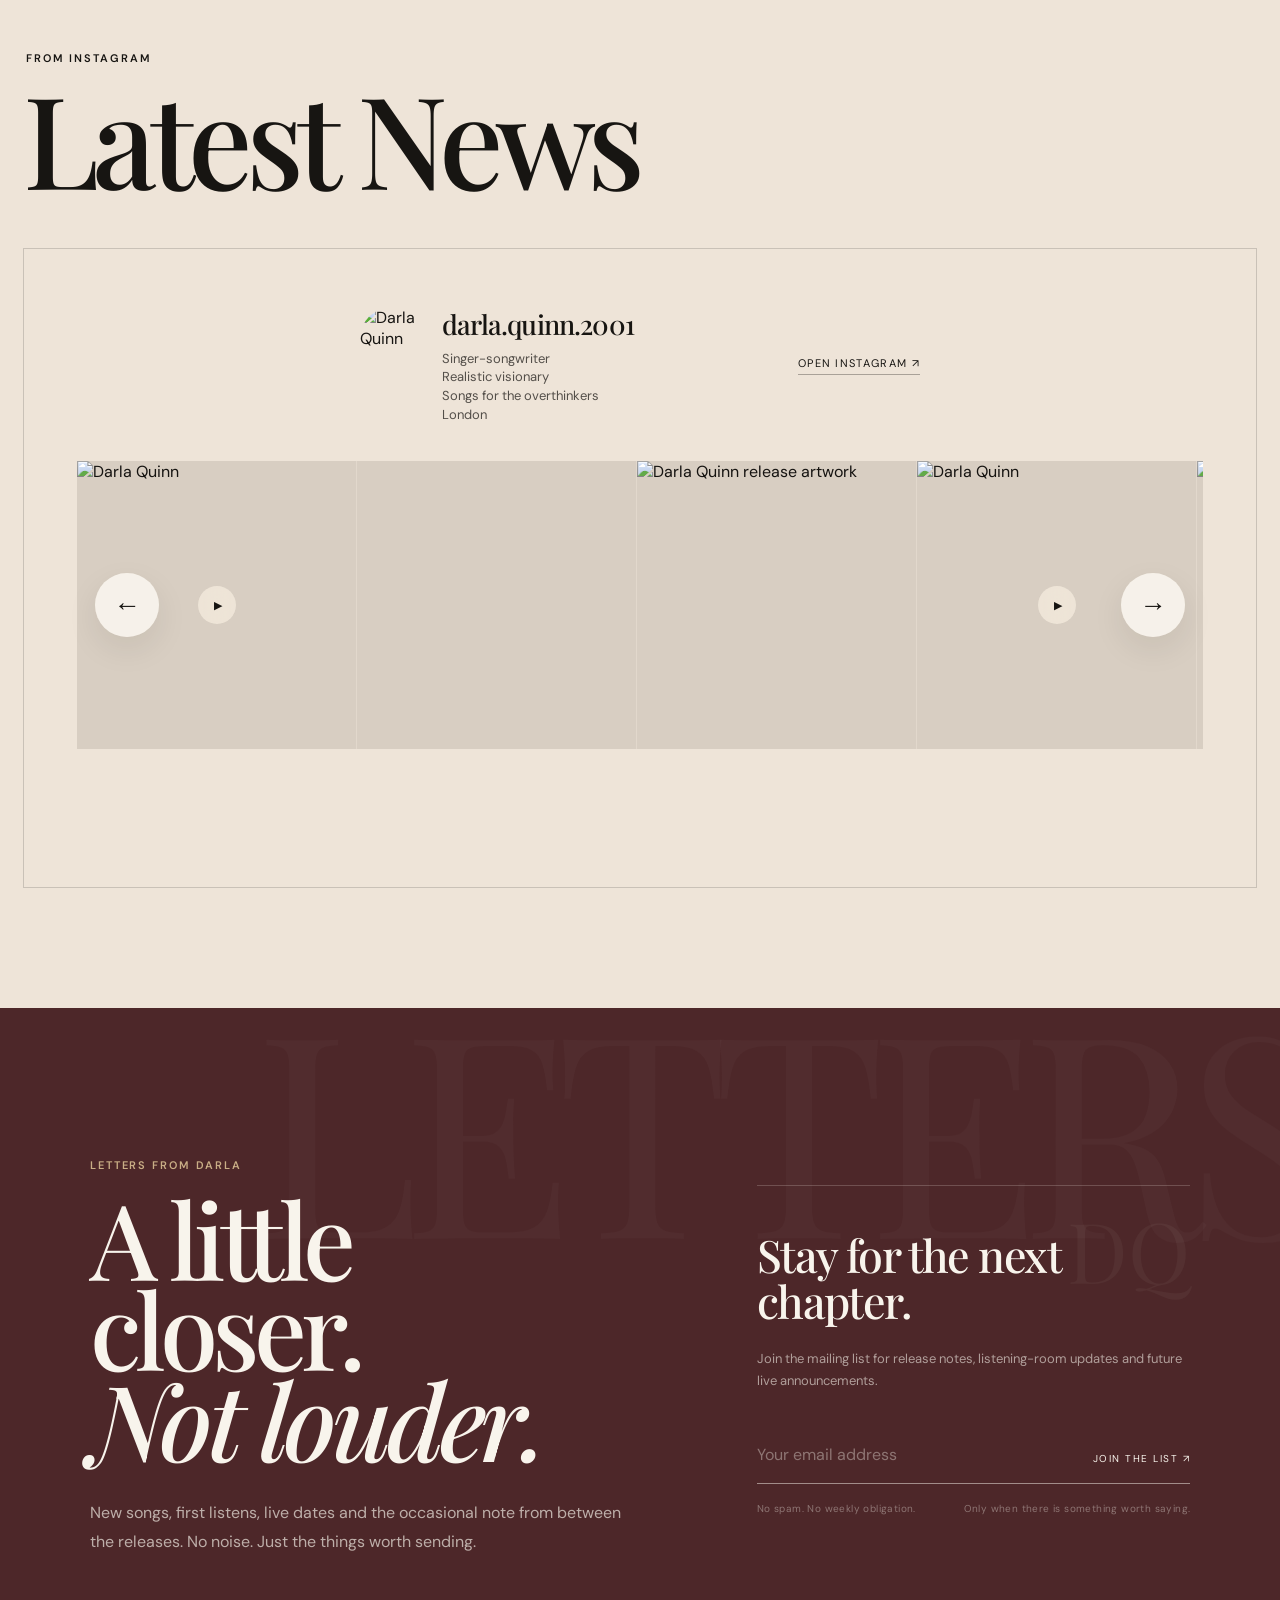
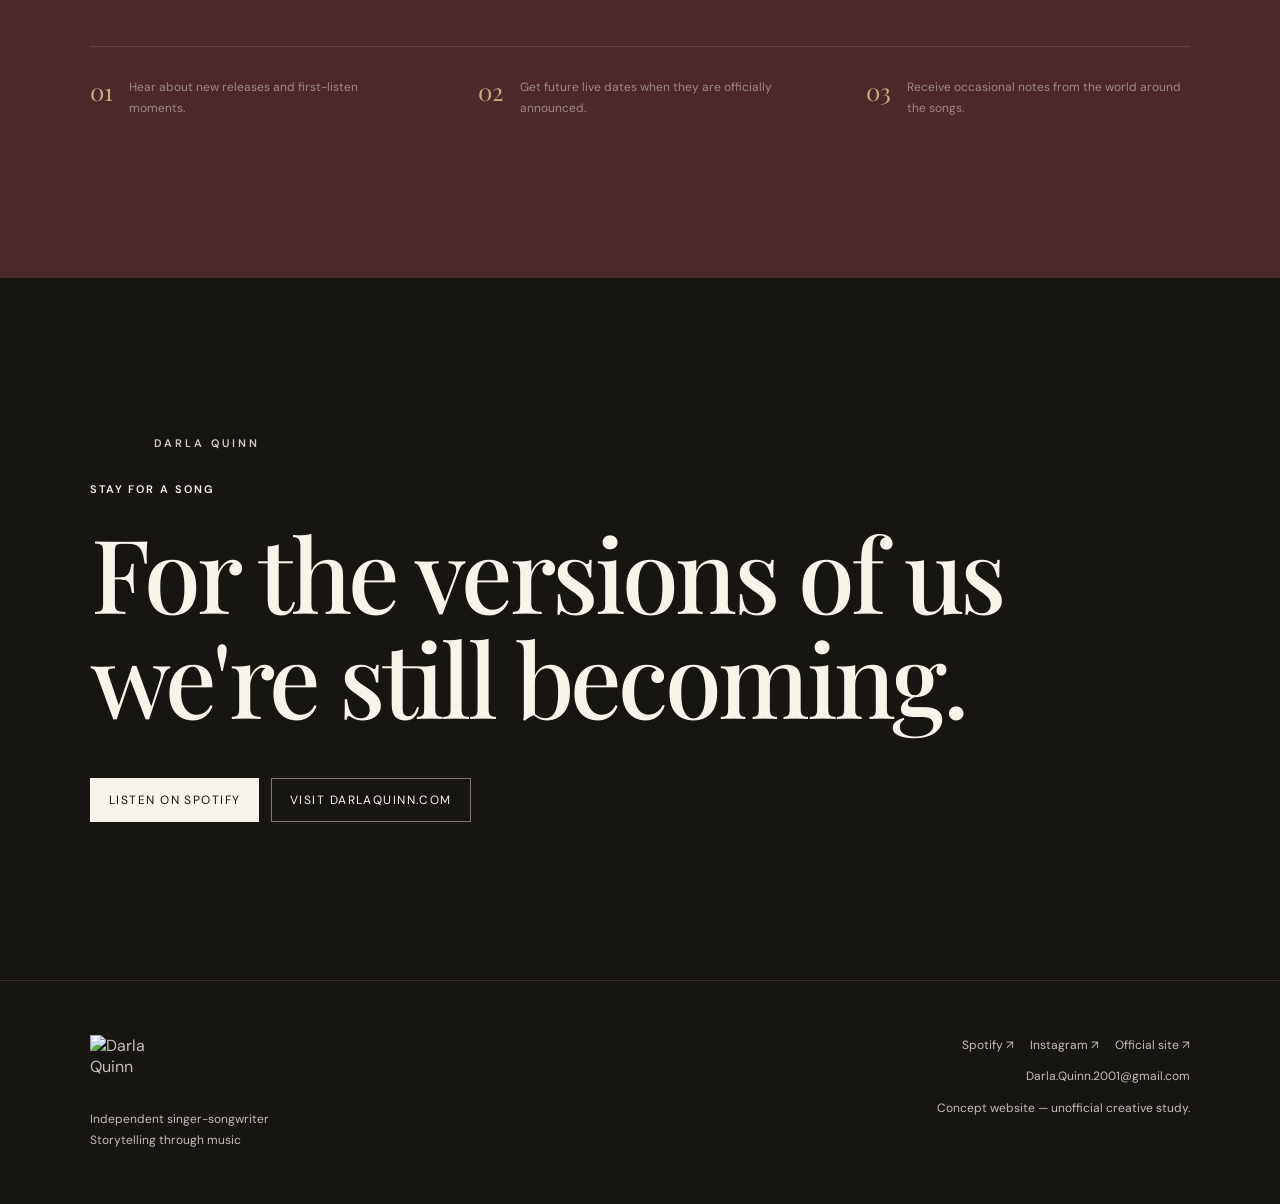
==== commit 3fb31eac: "Add responsive burger navigation to main site" ====
--- a/index.html
+++ b/index.html
@@ -16,6 +16,7 @@
   <link rel="stylesheet" href="loader.css" />
   <link rel="stylesheet" href="typography.css" />
   <link rel="stylesheet" href="press.css" />
+  <link rel="stylesheet" href="mobile-nav.css" />
 </head>
 <body class="is-loading">
   <div class="preloader" id="preloader" aria-label="Loading Darla Quinn">
@@ -103,5 +104,6 @@
   <script src="lyrics.js"></script>
   <script src="discography.js"></script>
   <script src="typography.js"></script>
+  <script src="mobile-nav.js"></script>
 </body>
 </html>
--- a/press.css
+++ b/press.css
@@ -1 +1,2 @@
+@import url('live.css');
 .press-section{position:relative;padding:150px 7vw 130px;background:#171512;color:#f8f4ec;overflow:hidden}.press-section:before{content:"PRESS";position:absolute;right:-2vw;top:7vw;font-family:"Playfair Display",serif;font-size:clamp(130px,22vw,360px);line-height:.72;letter-spacing:-.06em;color:rgba(248,244,236,.022);pointer-events:none}.press-intro{position:relative;z-index:2;display:grid;grid-template-columns:.55fr 1.45fr .8fr;gap:6vw;align-items:end;margin-bottom:90px}.press-intro .section-kicker{align-self:start;color:#c9ae86}.press-intro h2{font-family:"Playfair Display",serif;font-size:clamp(68px,8vw,138px);font-weight:500;line-height:.86;letter-spacing:-.05em;margin:0}.press-intro h2 em{font-weight:500}.press-deck{margin:0 0 8px;color:rgba(248,244,236,.62);font-size:15px;line-height:1.75;max-width:440px}.press-ledger{border-top:1px solid rgba(248,244,236,.14)}.press-stat{display:grid;grid-template-columns:170px 1fr;gap:4vw;padding:42px 0;border-bottom:1px solid rgba(248,244,236,.14);align-items:start}.press-number{font-family:"Playfair Display",serif;font-size:clamp(58px,6vw,100px);line-height:.8;color:#c9ae86;letter-spacing:-.04em}.press-stat>div{display:grid;grid-template-columns:.45fr 1fr .8fr;gap:3vw;align-items:start}.press-stat p{margin:2px 0 0;text-transform:uppercase;letter-spacing:.15em;font-size:10px;color:rgba(248,244,236,.48)}.press-stat h3{font-family:"Playfair Display",serif;font-size:clamp(30px,3vw,48px);font-weight:500;line-height:1.02;margin:0;letter-spacing:-.03em}.press-stat small{font-size:12px;line-height:1.7;color:rgba(248,244,236,.52)}.press-room{display:grid;grid-template-columns:1.1fr .9fr;gap:1px;margin-top:90px;background:rgba(248,244,236,.12)}.press-quote,.press-contact{background:#201c19;padding:clamp(42px,5vw,80px)}.press-quote{min-height:440px;display:flex;flex-direction:column;justify-content:space-between}.press-quote p{font-family:"Playfair Display",serif;font-style:italic;font-size:clamp(48px,6vw,96px);line-height:.98;letter-spacing:-.04em;margin:0;max-width:720px}.press-quote span{font-size:10px;text-transform:uppercase;letter-spacing:.16em;color:rgba(248,244,236,.48)}.press-contact{display:flex;flex-direction:column;justify-content:center}.press-contact .section-kicker{color:#c9ae86}.press-contact h3{font-family:"Playfair Display",serif;font-size:clamp(34px,3.4vw,58px);font-weight:500;line-height:1.02;letter-spacing:-.03em;margin:0 0 34px}.press-contact>a{width:fit-content;padding-bottom:5px;border-bottom:1px solid rgba(248,244,236,.34);font-size:13px}.press-links{display:flex;flex-wrap:wrap;gap:18px;margin-top:46px;padding-top:24px;border-top:1px solid rgba(248,244,236,.12)}.press-links a{font-size:10px;text-transform:uppercase;letter-spacing:.13em;color:rgba(248,244,236,.62)}.press-note{margin:34px 0 0;color:rgba(248,244,236,.34);font-size:10px;line-height:1.6;letter-spacing:.05em;max-width:680px}@media(max-width:1000px){.press-intro{grid-template-columns:1fr 2fr}.press-deck{grid-column:2}.press-stat>div{grid-template-columns:1fr 1fr}.press-stat small{grid-column:2}.press-room{grid-template-columns:1fr}}@media(max-width:700px){.press-section{padding:100px 24px 90px}.press-intro{grid-template-columns:1fr;gap:22px;margin-bottom:56px}.press-deck{grid-column:auto}.press-stat{grid-template-columns:72px 1fr;gap:18px;padding:32px 0}.press-number{font-size:52px}.press-stat>div{grid-template-columns:1fr;gap:12px}.press-stat small{grid-column:auto}.press-quote,.press-contact{padding:38px 24px}.press-quote{min-height:320px}.press-room{margin-top:58px}.press-links{gap:12px 18px}}
--- a/mobile-nav.css
+++ b/mobile-nav.css
@@ -0,0 +1,33 @@
+/* Shared responsive navigation: desktop nav stays intact; phones use a full-screen burger menu. */
+.mobile-nav-toggle{display:none;appearance:none;border:0;background:transparent;color:inherit;padding:0;margin:0;width:42px;height:42px;position:relative;z-index:1002;cursor:pointer;align-items:center;justify-content:center}
+.mobile-nav-toggle span,.mobile-nav-toggle::before,.mobile-nav-toggle::after{content:"";display:block;position:absolute;width:22px;height:1.5px;background:currentColor;border-radius:999px;transition:transform .42s cubic-bezier(.22,1,.36,1),top .42s cubic-bezier(.22,1,.36,1),opacity .25s ease}
+.mobile-nav-toggle::before{top:13px}.mobile-nav-toggle span{top:20px}.mobile-nav-toggle::after{top:27px}
+.mobile-nav-toggle[aria-expanded="true"]::before{top:20px;transform:rotate(45deg)}
+.mobile-nav-toggle[aria-expanded="true"] span{opacity:0}
+.mobile-nav-toggle[aria-expanded="true"]::after{top:20px;transform:rotate(-45deg)}
+.mobile-nav-overlay{display:none}
+body.mobile-nav-open{overflow:hidden}
+@media (max-width:900px){
+  .site-header,.merch-header{padding:16px 20px!important;display:flex!important;align-items:center!important;justify-content:space-between!important;gap:16px!important;mix-blend-mode:normal!important;isolation:isolate}
+  .site-header .brand-lockup,.merch-header .brand{position:relative;z-index:1002;flex:0 0 auto}
+  .site-header nav,.merch-header nav{position:fixed!important;inset:0!important;z-index:1000!important;display:flex!important;flex-direction:column!important;align-items:flex-start!important;justify-content:center!important;gap:0!important;padding:112px 24px 46px!important;background:rgba(23,21,18,.985)!important;color:#f8f4ec!important;opacity:0;visibility:hidden;pointer-events:none;transform:translateY(-10px);transition:opacity .34s ease,transform .46s cubic-bezier(.22,1,.36,1),visibility .34s step-end;overflow-y:auto}
+  body.mobile-nav-open .site-header nav,body.mobile-nav-open .merch-header nav{opacity:1;visibility:visible;pointer-events:auto;transform:translateY(0);transition:opacity .34s ease,transform .46s cubic-bezier(.22,1,.36,1),visibility 0s}
+  .site-header nav a,.merch-header nav a,.merch-header nav button{display:flex!important;width:100%!important;align-items:center!important;justify-content:space-between!important;padding:14px 0!important;margin:0!important;border:0!important;border-bottom:1px solid rgba(248,244,236,.12)!important;background:transparent!important;color:#f8f4ec!important;font-family:"Playfair Display",serif!important;font-size:clamp(34px,10vw,54px)!important;line-height:1!important;font-weight:500!important;letter-spacing:-.035em!important;text-transform:none!important;text-align:left!important}
+  .site-header nav a::after,.merch-header nav a::after{content:"↗"!important;position:static!important;width:auto!important;height:auto!important;background:none!important;transform:none!important;font-family:"DM Sans",sans-serif!important;font-size:14px!important;opacity:.4}
+  .site-header nav a[href^="#"]::after,.merch-header nav a[href^="#"]::after{content:"↓"!important}
+  .merch-header nav .bag-trigger::after{content:"Bag";font-family:"DM Sans",sans-serif;font-size:10px;letter-spacing:.14em;text-transform:uppercase;opacity:.55;margin-left:auto}
+  .mobile-nav-toggle{display:flex}
+  .site-header .mobile-nav-toggle{color:#f8f4ec}
+  .merch-header .mobile-nav-toggle{color:inherit}
+  body.mobile-nav-open .site-header .mobile-nav-toggle,body.mobile-nav-open .merch-header .mobile-nav-toggle{color:#f8f4ec}
+  body.mobile-nav-open .site-header .brand-wordmark{filter:brightness(0) invert(1);opacity:.92}
+  body.mobile-nav-open .merch-header .brand img{filter:brightness(0) invert(1);opacity:.92}
+  .mobile-nav-overlay{display:block;position:fixed;inset:0;z-index:999;background:#171512;opacity:0;visibility:hidden;pointer-events:none;transition:opacity .3s ease,visibility .3s step-end}
+  body.mobile-nav-open .mobile-nav-overlay{opacity:1;visibility:visible;pointer-events:auto;transition:opacity .3s ease,visibility 0s}
+}
+@media (max-width:560px){
+  .site-header .brand-lockup{width:145px!important}
+  .merch-header .brand{width:145px!important}
+  .site-header nav,.merch-header nav{padding-left:20px!important;padding-right:20px!important}
+}
+@media (prefers-reduced-motion:reduce){.mobile-nav-toggle span,.mobile-nav-toggle::before,.mobile-nav-toggle::after,.site-header nav,.merch-header nav,.mobile-nav-overlay{transition:none!important}}
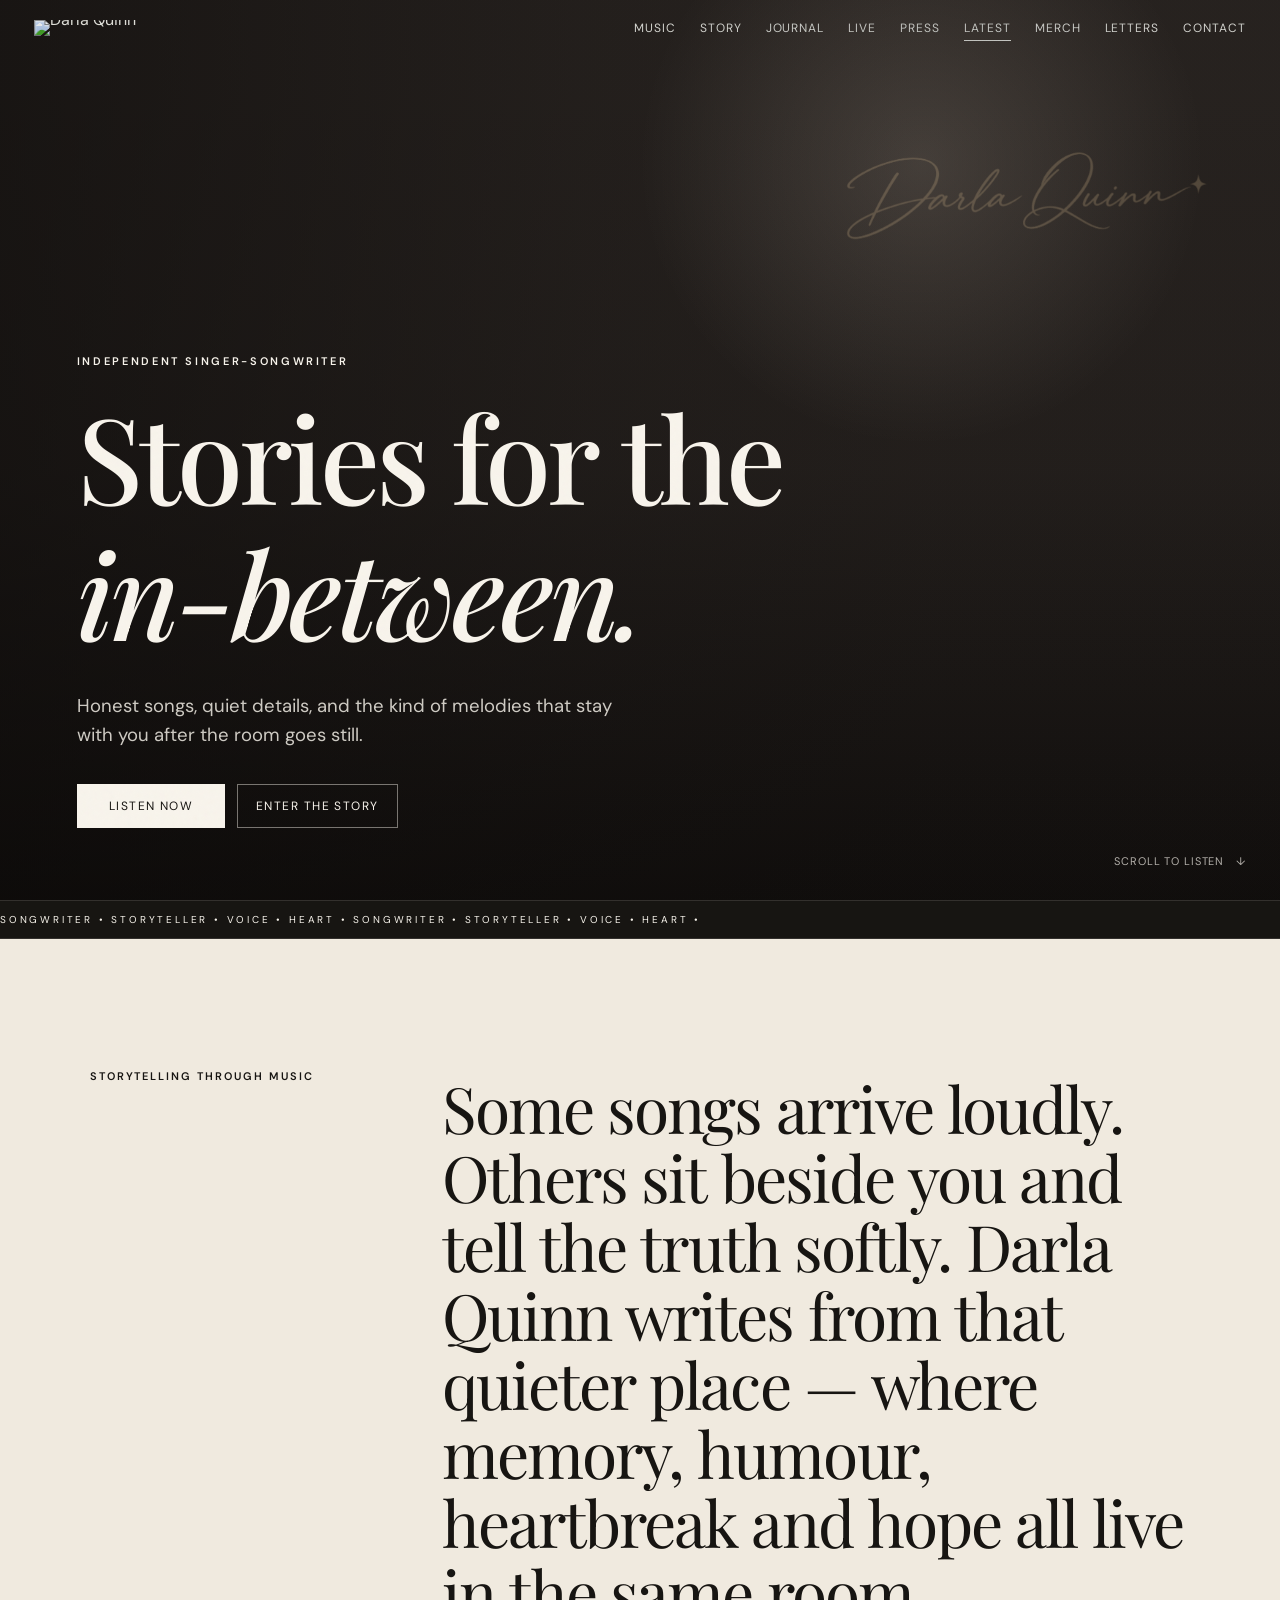
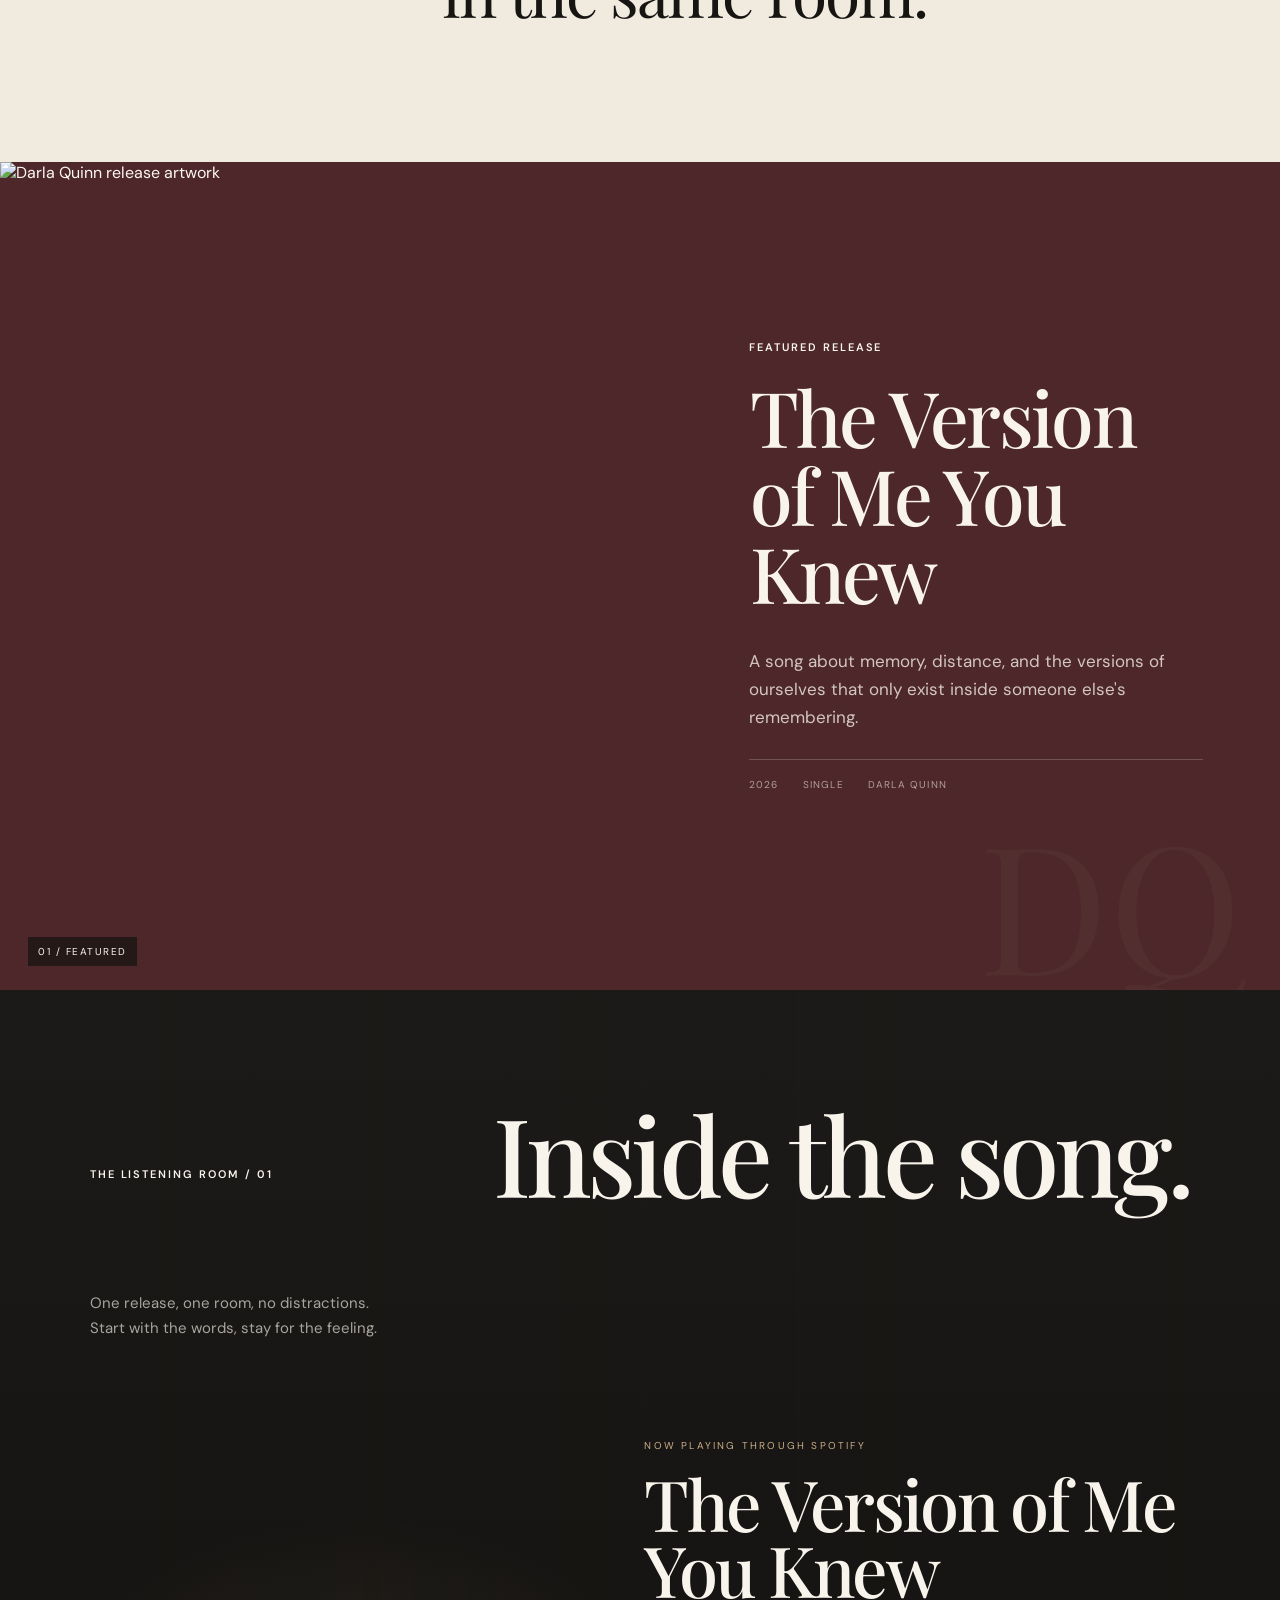
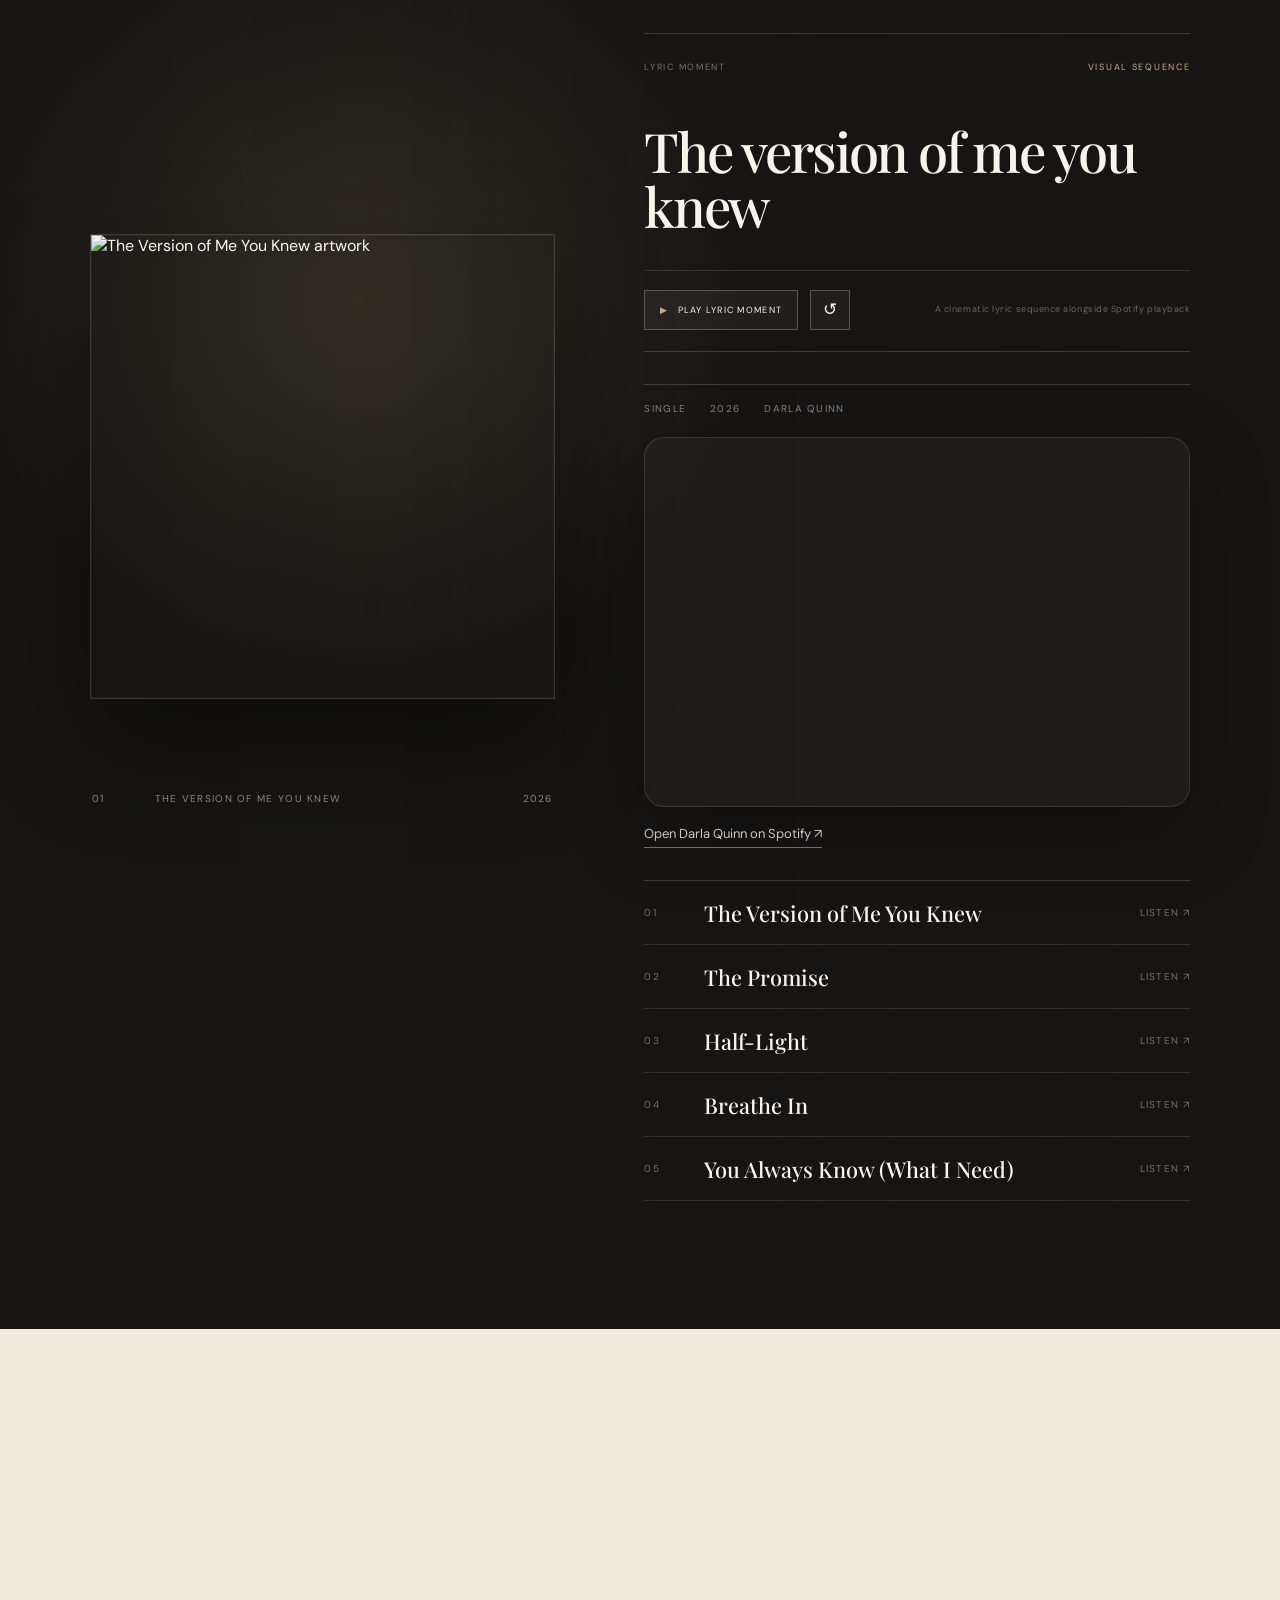
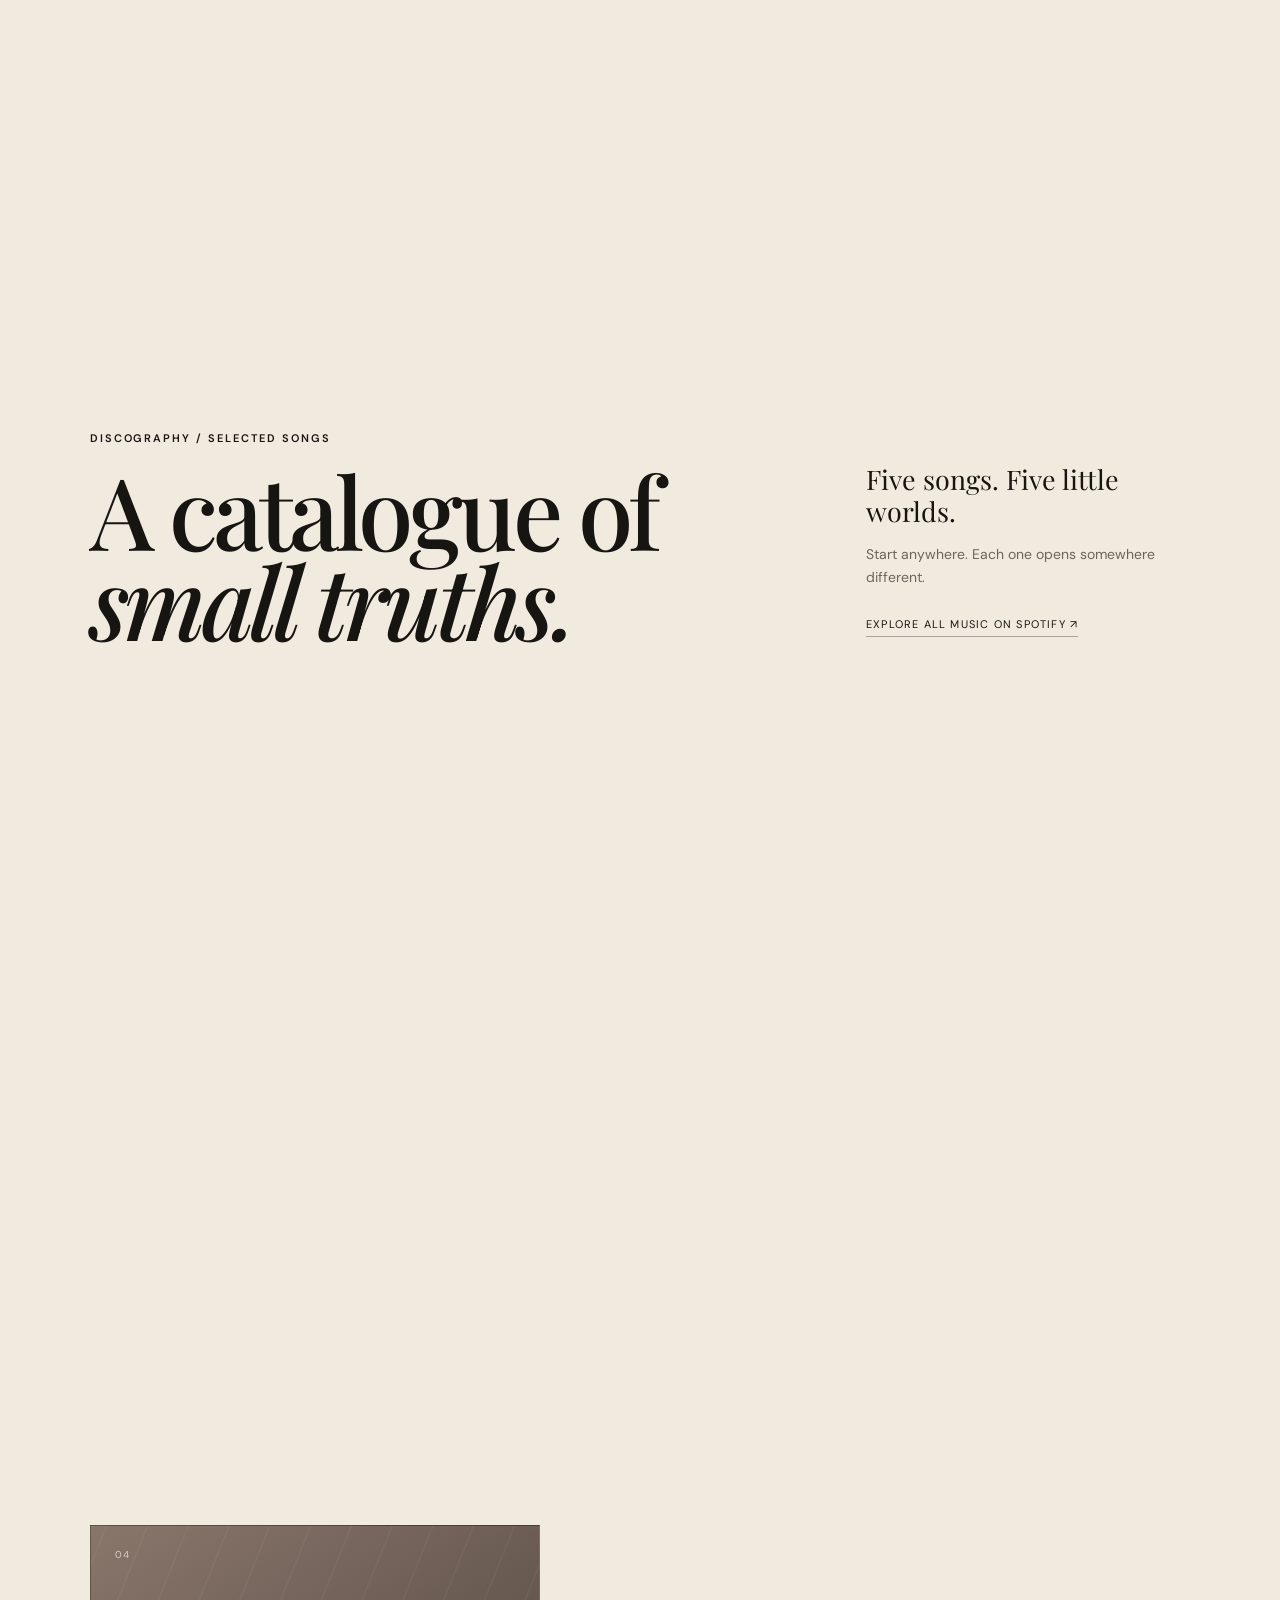
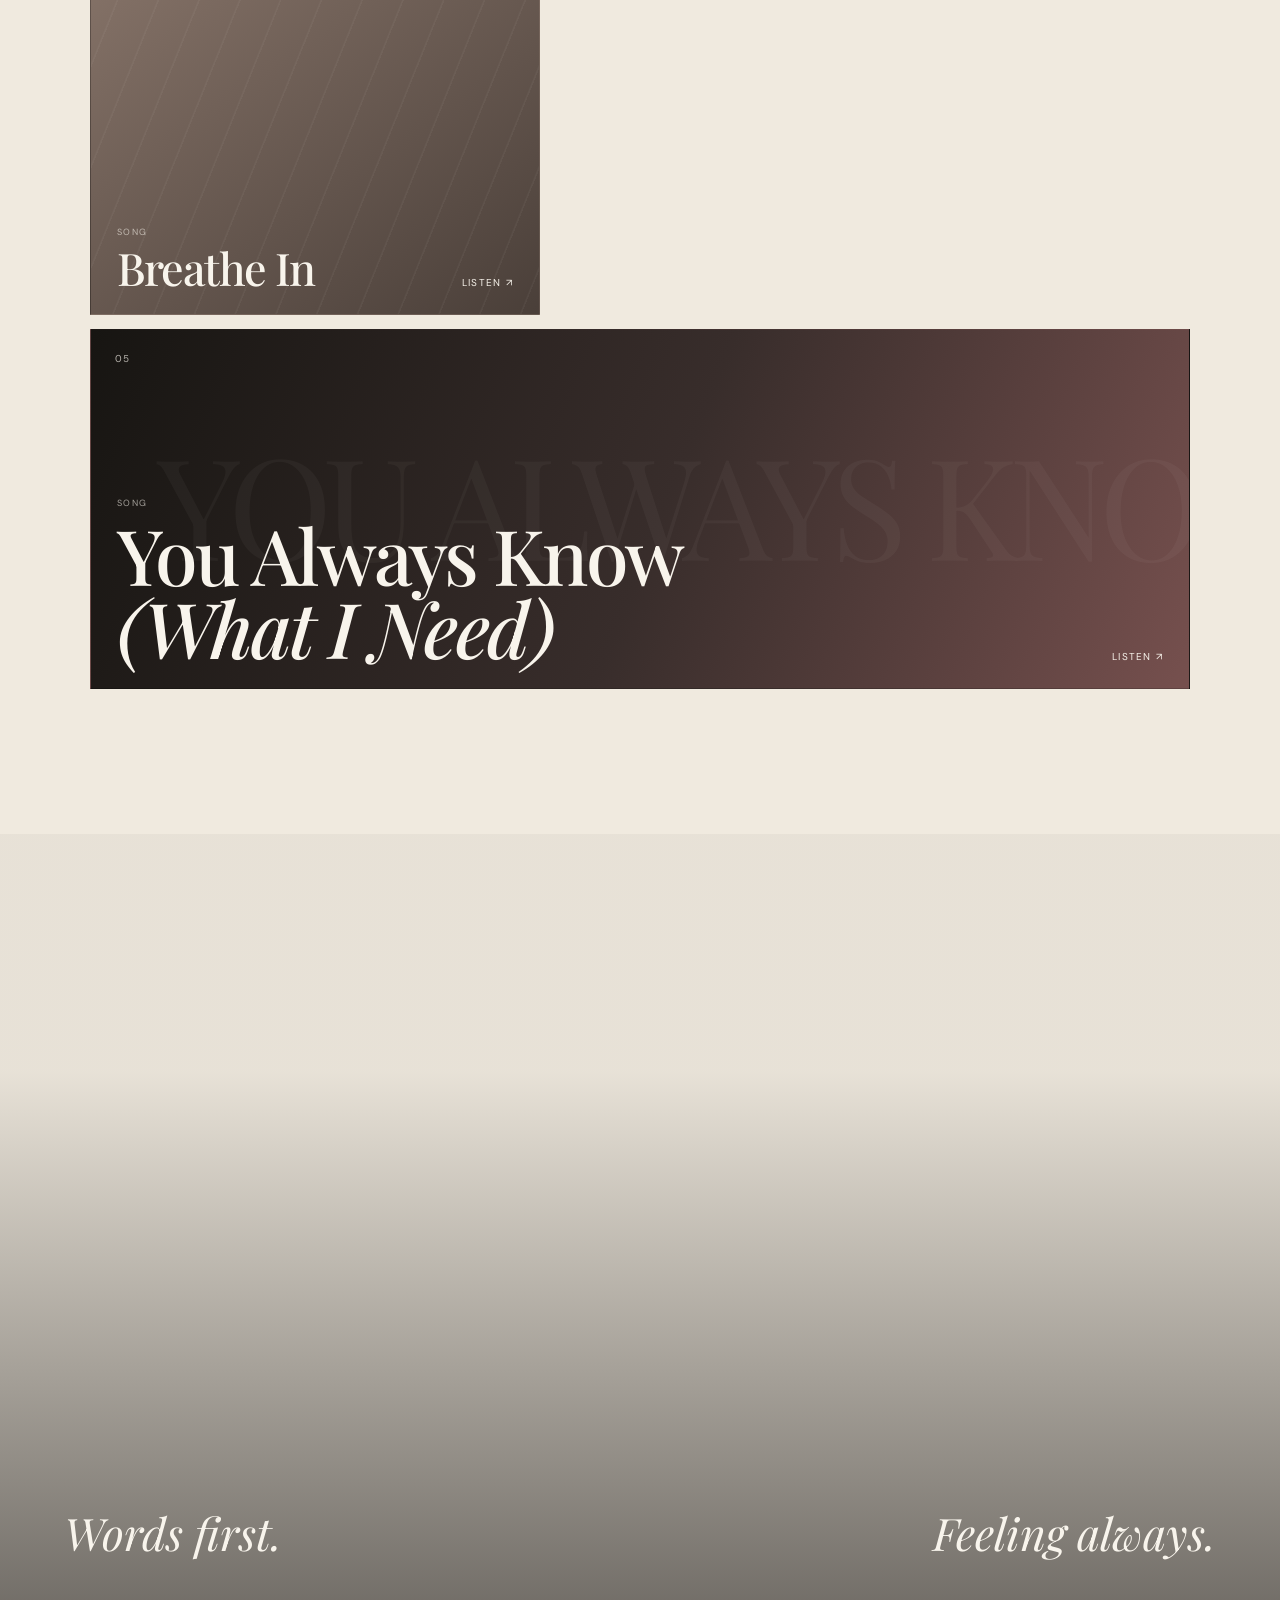
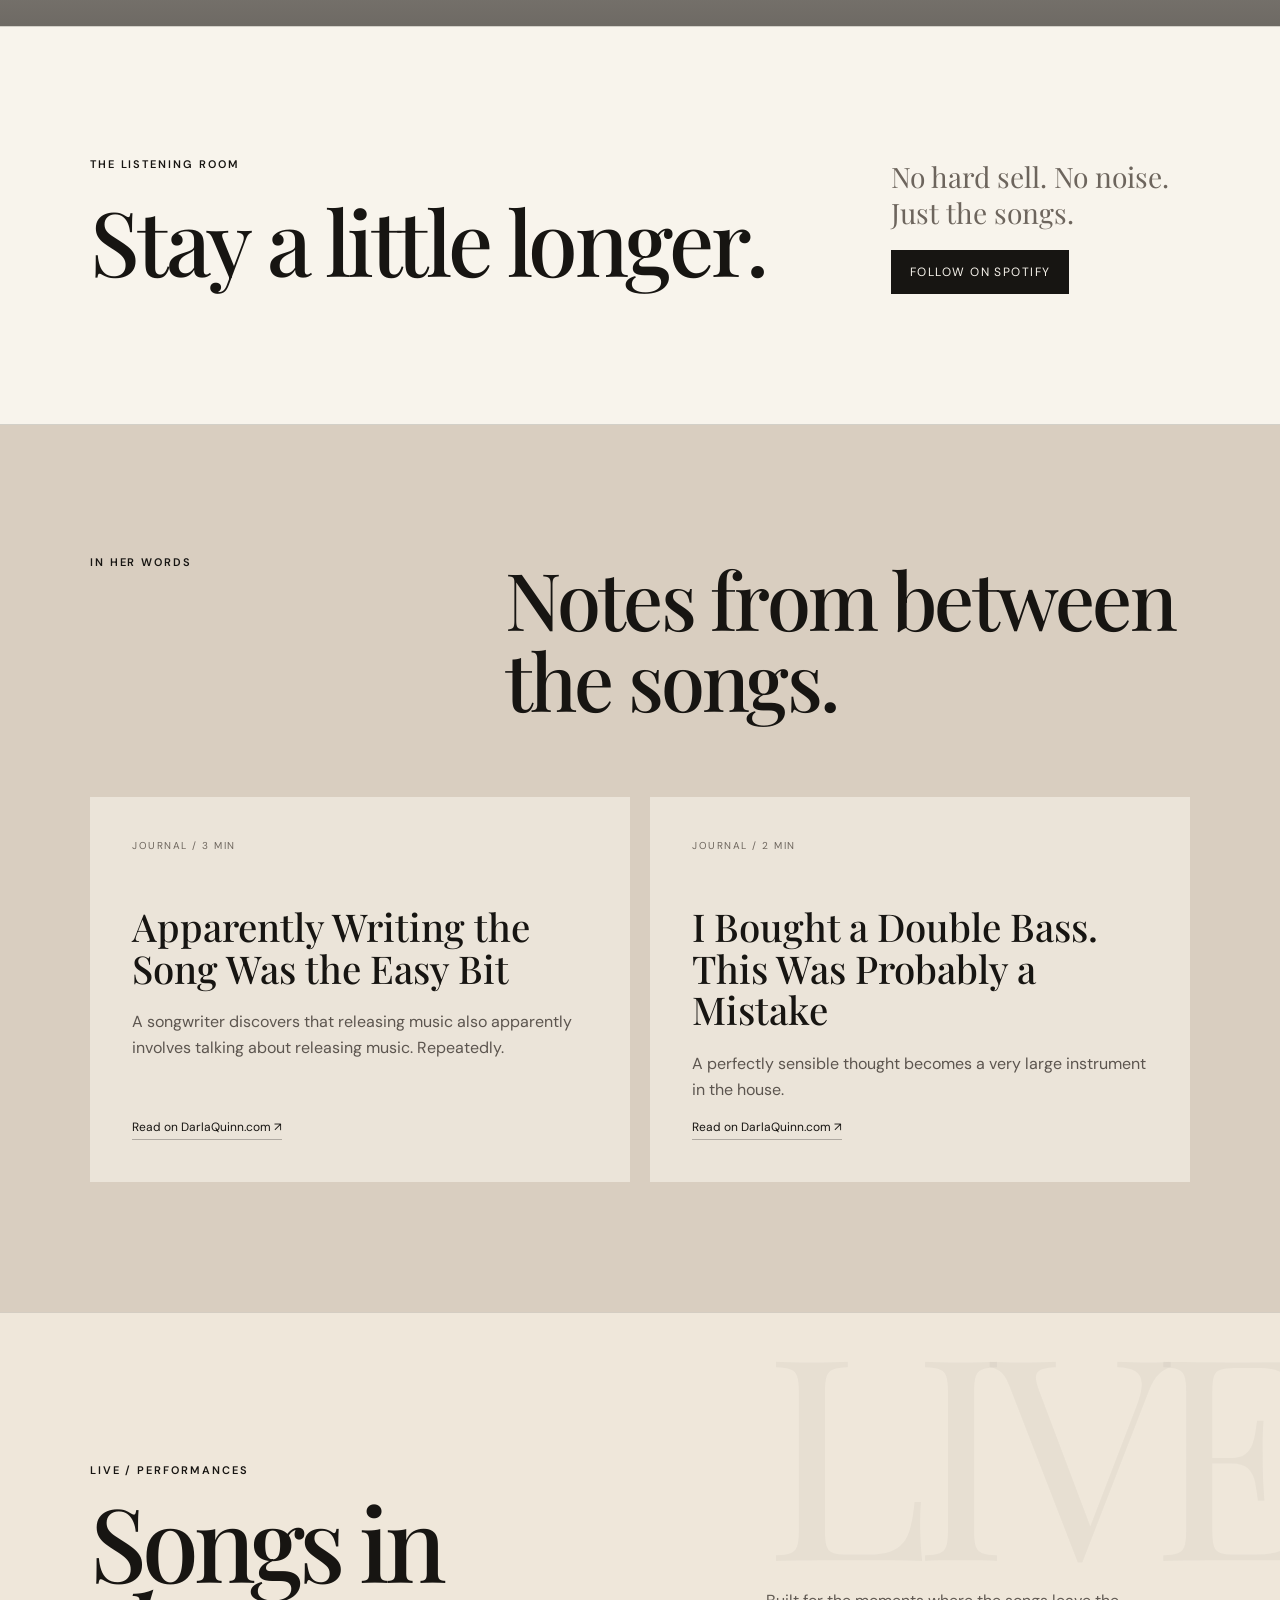
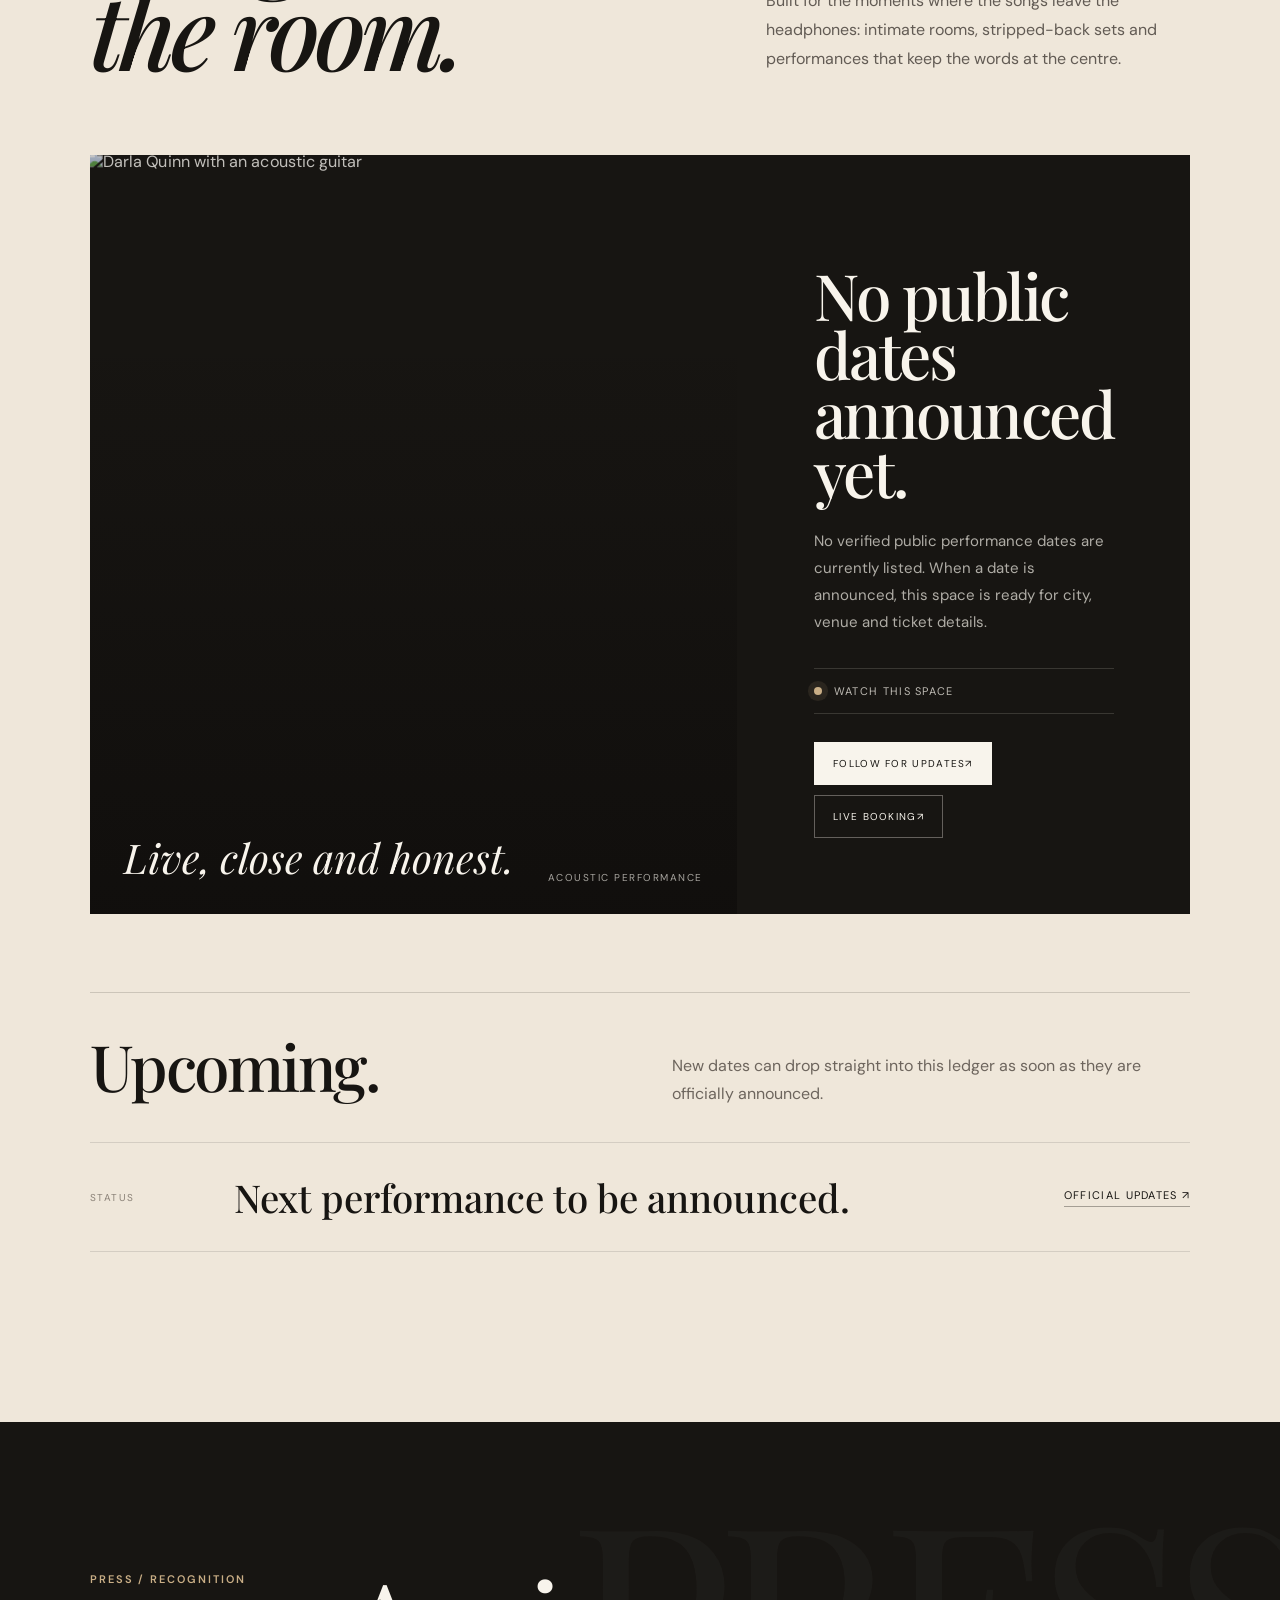
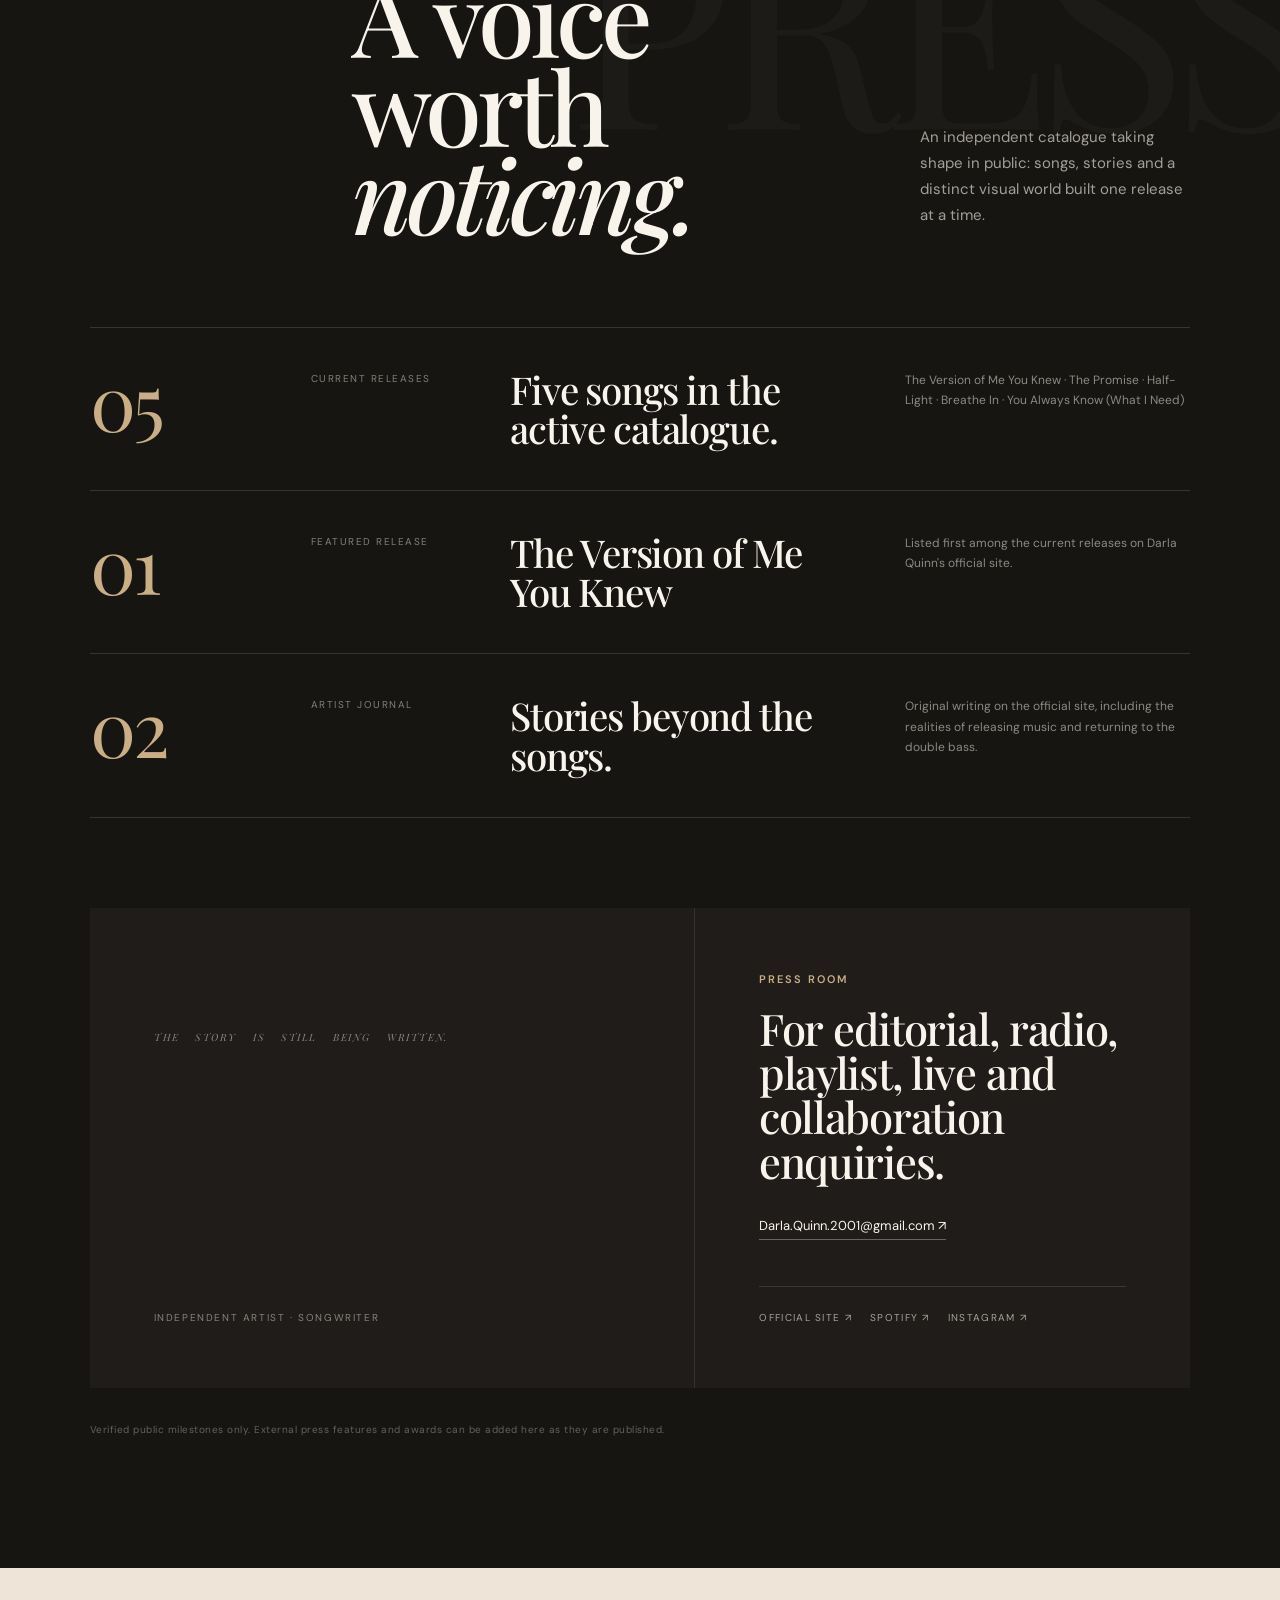
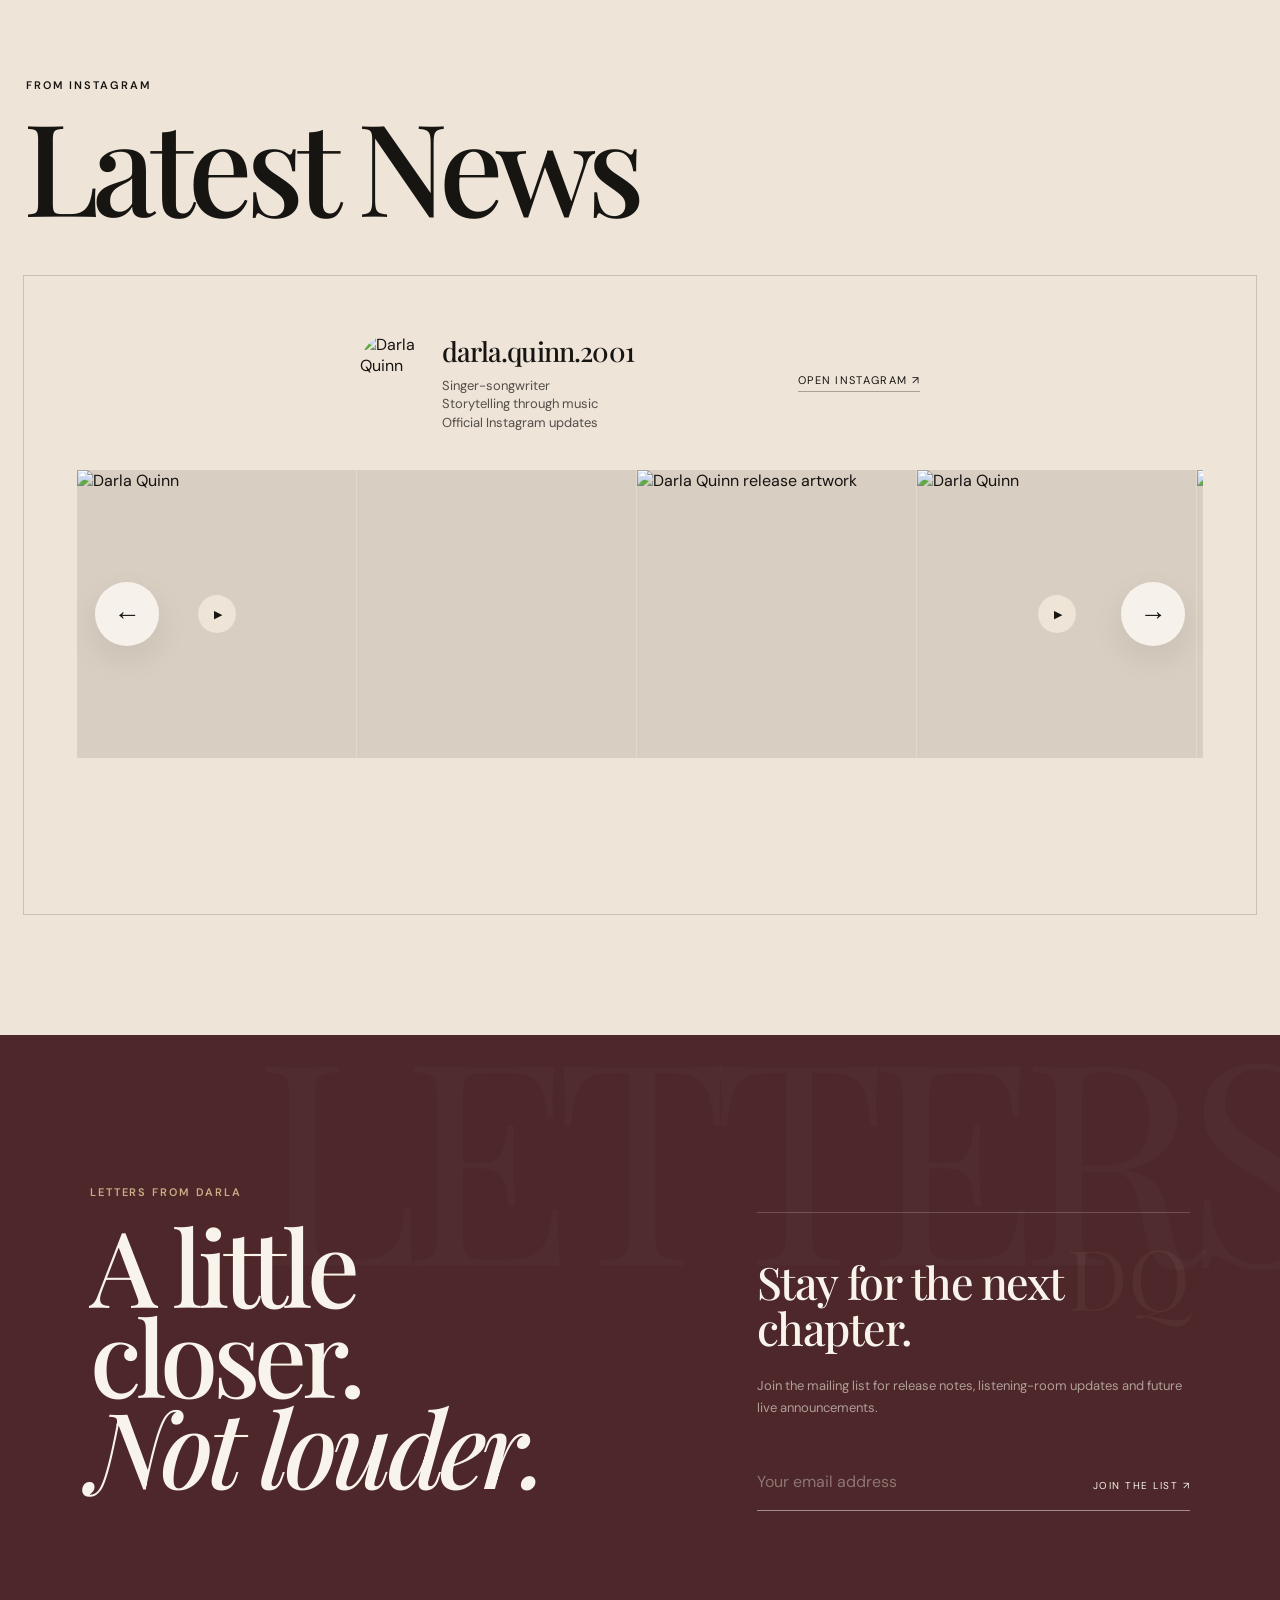
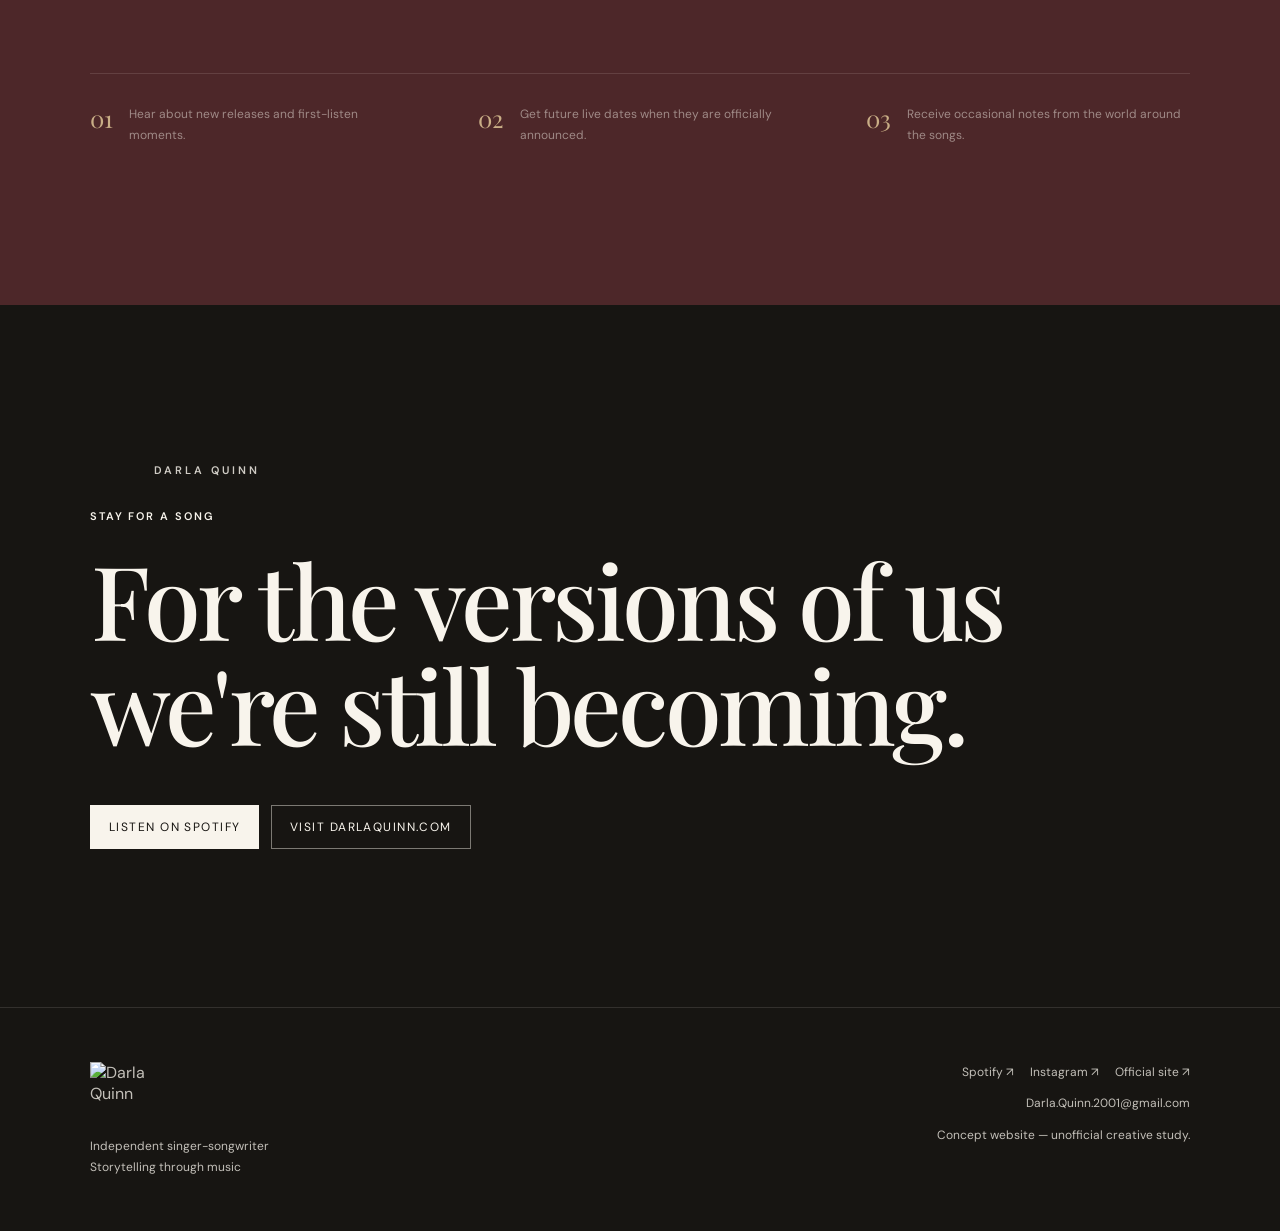
==== commit fe173389: "Final reveal pass: responsive artist portrait and first-impression cleanup" ====
--- a/index.html
+++ b/index.html
@@ -11,6 +11,7 @@
   <link rel="preconnect" href="https://fonts.googleapis.com">
   <link rel="preconnect" href="https://fonts.gstatic.com" crossorigin>
   <link rel="preconnect" href="https://open.spotify.com">
+  <link rel="preload" as="image" href="https://static.wixstatic.com/media/e1328f_636693805b3f4ea98f55b50d87867f4d~mv2.png/v1/fill/w_1900,h_2200,al_c,q_92,enc_auto/Darla%201.png" fetchpriority="high">
   <link href="https://fonts.googleapis.com/css2?family=DM+Sans:wght@400;500;600&family=Playfair+Display:ital,wght@0,500;1,500&display=swap" rel="stylesheet">
   <link rel="stylesheet" href="styles.css" />
   <link rel="stylesheet" href="loader.css" />
@@ -50,12 +51,12 @@
     </section>
     <div class="marquee" aria-hidden="true"><div>SONGWRITER • STORYTELLER • VOICE • HEART • SONGWRITER • STORYTELLER • VOICE • HEART •</div></div>
     <section class="manifesto section-pad reveal" id="story"><p class="section-kicker">Storytelling through music</p><p class="manifesto-copy">Some songs arrive loudly. Others sit beside you and tell the truth softly. Darla Quinn writes from that quieter place — where memory, humour, heartbreak and hope all live in the same room.</p></section>
-    <section class="featured" id="music"><div class="featured-art reveal"><img src="https://static.wixstatic.com/media/e1328f_91e2859a01d5470eb3ee7e9a2453bb87~mv2.png/v1/fill/w_1100,h_1100,al_c,q_92,usm_0.66_1.00_0.01,enc_auto/Darla.png" alt="Darla Quinn release artwork" /><span class="featured-index">01 / FEATURED</span></div><div class="featured-copy reveal"><p class="section-kicker">Featured release</p><h2>The Version of Me You Knew</h2><p>A song about memory, distance, and the versions of ourselves that only exist inside someone else's remembering.</p><div class="track-meta"><span>2026</span><span>Single</span><span>Darla Quinn</span></div><div class="spotify-shell"><iframe title="Listen to Darla Quinn on Spotify" style="border-radius:14px" src="https://open.spotify.com/embed/artist/5qFlrFooOTan8kPcKyqt5p?utm_source=generator&theme=0" width="100%" height="352" frameborder="0" allowfullscreen="" allow="autoplay; clipboard-write; encrypted-media; fullscreen; picture-in-picture" loading="lazy"></iframe></div><a class="text-link spotify-link" href="https://open.spotify.com/artist/5qFlrFooOTan8kPcKyqt5p" target="_blank" rel="noreferrer">Open Darla Quinn on Spotify ↗</a></div></section>
+    <section class="featured" id="music"><div class="featured-art reveal"><img src="https://static.wixstatic.com/media/e1328f_91e2859a01d5470eb3ee7e9a2453bb87~mv2.png/v1/fill/w_1100,h_1100,al_c,q_92,usm_0.66_1.00_0.01,enc_auto/Darla.png" alt="Darla Quinn release artwork" /><span class="featured-index">01 / FEATURED</span></div><div class="featured-copy reveal"><p class="section-kicker">Featured release</p><h2>The Version of Me You Knew</h2><p>A song about memory, distance, and the versions of ourselves that only exist inside someone else's remembering.</p><div class="track-meta"><span>2026</span><span>Single</span><span>Darla Quinn</span></div><div class="spotify-shell"><iframe title="Listen to Darla Quinn on Spotify" style="border-radius:14px" src="https://open.spotify.com/embed/artist/5qFlrFooOTan8kPcKyqt5p?utm_source=generator&theme=0" width="100%" height="352" frameborder="0" allowfullscreen="" allow="autoplay; clipboard-write; encrypted-media; fullscreen; picture-in-picture" loading="lazy"></iframe></div><a class="text-link spotify-link" href="https://open.spotify.com/artist/5qFlrFooOTan8kPcKyqt5p" target="_blank" rel="noopener noreferrer">Open Darla Quinn on Spotify ↗</a></div></section>
     <section class="lyric-band reveal"><p>“Maybe I don't miss you.<br>Maybe I miss the version of me you knew.”</p><span>The Version of Me You Knew</span></section>
-    <section class="releases section-pad" aria-labelledby="releases-title"><div class="section-heading reveal"><p class="section-kicker">Selected songs</p><h2 id="releases-title">A catalogue of small truths.</h2></div><div class="release-list"><a class="release-item reveal" href="https://open.spotify.com/artist/5qFlrFooOTan8kPcKyqt5p" target="_blank" rel="noreferrer"><span>01</span><h3>The Version of Me You Knew</h3><p>Listen ↗</p></a><a class="release-item reveal" href="https://open.spotify.com/artist/5qFlrFooOTan8kPcKyqt5p" target="_blank" rel="noreferrer"><span>02</span><h3>The Promise</h3><p>Listen ↗</p></a><a class="release-item reveal" href="https://open.spotify.com/artist/5qFlrFooOTan8kPcKyqt5p" target="_blank" rel="noreferrer"><span>03</span><h3>Half-Light</h3><p>Listen ↗</p></a><a class="release-item reveal" href="https://open.spotify.com/artist/5qFlrFooOTan8kPcKyqt5p" target="_blank" rel="noreferrer"><span>04</span><h3>Breathe In</h3><p>Listen ↗</p></a><a class="release-item reveal" href="https://open.spotify.com/artist/5qFlrFooOTan8kPcKyqt5p" target="_blank" rel="noreferrer"><span>05</span><h3>You Always Know (What I Need)</h3><p>Listen ↗</p></a></div></section>
-    <section class="portrait-break reveal"><img src="https://static.wixstatic.com/media/e1328f_636693805b3f4ea98f55b50d87867f4d~mv2.png/v1/fill/w_1600,h_1200,al_c,q_92,usm_0.66_1.00_0.01,enc_auto/Darla%201.png" alt="Darla Quinn performing live with an acoustic guitar" /><div class="portrait-caption"><span>Words first.</span><span>Feeling always.</span></div></section>
-    <section class="listening-room section-pad reveal"><div><p class="section-kicker">The listening room</p><h2>Stay a little longer.</h2></div><div class="listening-copy"><p>No hard sell. No noise. Just the songs.</p><a class="button button-dark" href="https://open.spotify.com/artist/5qFlrFooOTan8kPcKyqt5p" target="_blank" rel="noreferrer">Follow on Spotify</a></div></section>
-    <section class="journal section-pad" id="journal"><div class="section-heading reveal"><p class="section-kicker">In her words</p><h2>Notes from between the songs.</h2></div><div class="journal-grid"><article class="journal-card reveal"><p class="journal-date">Journal / 3 min</p><h3>Apparently Writing the Song Was the Easy Bit</h3><p>A songwriter discovers that releasing music also apparently involves talking about releasing music. Repeatedly.</p><a href="https://www.darlaquinn.com/" target="_blank" rel="noreferrer">Read on DarlaQuinn.com ↗</a></article><article class="journal-card reveal"><p class="journal-date">Journal / 2 min</p><h3>I Bought a Double Bass. This Was Probably a Mistake</h3><p>A perfectly sensible thought becomes a very large instrument in the house.</p><a href="https://www.darlaquinn.com/" target="_blank" rel="noreferrer">Read on DarlaQuinn.com ↗</a></article></div></section>
+    <section class="releases section-pad" aria-labelledby="releases-title"><div class="section-heading reveal"><p class="section-kicker">Selected songs</p><h2 id="releases-title">A catalogue of small truths.</h2></div><div class="release-list"><a class="release-item reveal" href="https://open.spotify.com/artist/5qFlrFooOTan8kPcKyqt5p" target="_blank" rel="noopener noreferrer"><span>01</span><h3>The Version of Me You Knew</h3><p>Listen ↗</p></a><a class="release-item reveal" href="https://open.spotify.com/artist/5qFlrFooOTan8kPcKyqt5p" target="_blank" rel="noopener noreferrer"><span>02</span><h3>The Promise</h3><p>Listen ↗</p></a><a class="release-item reveal" href="https://open.spotify.com/artist/5qFlrFooOTan8kPcKyqt5p" target="_blank" rel="noopener noreferrer"><span>03</span><h3>Half-Light</h3><p>Listen ↗</p></a><a class="release-item reveal" href="https://open.spotify.com/artist/5qFlrFooOTan8kPcKyqt5p" target="_blank" rel="noopener noreferrer"><span>04</span><h3>Breathe In</h3><p>Listen ↗</p></a><a class="release-item reveal" href="https://open.spotify.com/artist/5qFlrFooOTan8kPcKyqt5p" target="_blank" rel="noopener noreferrer"><span>05</span><h3>You Always Know (What I Need)</h3><p>Listen ↗</p></a></div></section>
+    <section class="portrait-break reveal"><picture><source media="(max-width: 767px)" srcset="assets/artist/darla-quinn-portrait-mobile.webp"><img src="assets/artist/darla-quinn-landscape-desktop.webp" alt="Darla Quinn" loading="lazy" decoding="async" /></picture><div class="portrait-caption"><span>Words first.</span><span>Feeling always.</span></div></section>
+    <section class="listening-room section-pad reveal"><div><p class="section-kicker">The listening room</p><h2>Stay a little longer.</h2></div><div class="listening-copy"><p>No hard sell. No noise. Just the songs.</p><a class="button button-dark" href="https://open.spotify.com/artist/5qFlrFooOTan8kPcKyqt5p" target="_blank" rel="noopener noreferrer">Follow on Spotify</a></div></section>
+    <section class="journal section-pad" id="journal"><div class="section-heading reveal"><p class="section-kicker">In her words</p><h2>Notes from between the songs.</h2></div><div class="journal-grid"><article class="journal-card reveal"><p class="journal-date">Journal / 3 min</p><h3>Apparently Writing the Song Was the Easy Bit</h3><p>A songwriter discovers that releasing music also apparently involves talking about releasing music. Repeatedly.</p><a href="https://www.darlaquinn.com/" target="_blank" rel="noopener noreferrer">Read on DarlaQuinn.com ↗</a></article><article class="journal-card reveal"><p class="journal-date">Journal / 2 min</p><h3>I Bought a Double Bass. This Was Probably a Mistake</h3><p>A perfectly sensible thought becomes a very large instrument in the house.</p><a href="https://www.darlaquinn.com/" target="_blank" rel="noopener noreferrer">Read on DarlaQuinn.com ↗</a></article></div></section>
 
     <section class="press-section" id="press" aria-labelledby="press-title">
       <div class="press-intro reveal">
@@ -65,12 +66,12 @@
       </div>
       <div class="press-ledger">
         <article class="press-stat reveal"><span class="press-number">05</span><div><p>Current releases</p><h3>Five songs in the active catalogue.</h3><small>The Version of Me You Knew · The Promise · Half-Light · Breathe In · You Always Know (What I Need)</small></div></article>
-        <article class="press-stat reveal"><span class="press-number">01</span><div><p>Featured release</p><h3>The Version of Me You Knew</h3><small>The current lead song across Darla Quinn's official site and this artist experience.</small></div></article>
+        <article class="press-stat reveal"><span class="press-number">01</span><div><p>Featured release</p><h3>The Version of Me You Knew</h3><small>Listed first among the current releases on Darla Quinn's official site.</small></div></article>
         <article class="press-stat reveal"><span class="press-number">02</span><div><p>Artist journal</p><h3>Stories beyond the songs.</h3><small>Original writing on the official site, including the realities of releasing music and returning to the double bass.</small></div></article>
       </div>
       <div class="press-room reveal">
-        <div class="press-quote"><p>“The story is still being written.”</p><span>Independent artist · London</span></div>
-        <div class="press-contact"><p class="section-kicker">Press room</p><h3>For editorial, radio, playlist, live and collaboration enquiries.</h3><a href="mailto:Darla.Quinn.2001@gmail.com">Darla.Quinn.2001@gmail.com ↗</a><div class="press-links"><a href="https://www.darlaquinn.com/" target="_blank" rel="noreferrer">Official site ↗</a><a href="https://open.spotify.com/artist/5qFlrFooOTan8kPcKyqt5p" target="_blank" rel="noreferrer">Spotify ↗</a><a href="https://www.instagram.com/darla.quinn.2001/" target="_blank" rel="noreferrer">Instagram ↗</a></div></div>
+        <div class="press-quote"><p>The story is still being written.</p><span>Independent artist · songwriter</span></div>
+        <div class="press-contact"><p class="section-kicker">Press room</p><h3>For editorial, radio, playlist, live and collaboration enquiries.</h3><a href="mailto:Darla.Quinn.2001@gmail.com">Darla.Quinn.2001@gmail.com ↗</a><div class="press-links"><a href="https://www.darlaquinn.com/" target="_blank" rel="noopener noreferrer">Official site ↗</a><a href="https://open.spotify.com/artist/5qFlrFooOTan8kPcKyqt5p" target="_blank" rel="noopener noreferrer">Spotify ↗</a><a href="https://www.instagram.com/darla.quinn.2001/" target="_blank" rel="noopener noreferrer">Instagram ↗</a></div></div>
       </div>
       <p class="press-note reveal">Verified public milestones only. External press features and awards can be added here as they are published.</p>
     </section>
@@ -78,28 +79,28 @@
     <section class="instagram-news" id="latest" aria-labelledby="instagram-news-title">
       <div class="instagram-news-heading reveal"><p class="section-kicker">From Instagram</p><h2 id="instagram-news-title">Latest News</h2></div>
       <div class="instagram-news-frame reveal">
-        <a class="instagram-profile" href="https://www.instagram.com/darla.quinn.2001/" target="_blank" rel="noreferrer" aria-label="Open Darla Quinn on Instagram">
+        <a class="instagram-profile" href="https://www.instagram.com/darla.quinn.2001/" target="_blank" rel="noopener noreferrer" aria-label="Open Darla Quinn on Instagram">
           <img src="https://static.wixstatic.com/media/e1328f_636693805b3f4ea98f55b50d87867f4d~mv2.png/v1/fill/w_240,h_240,al_c,q_90,enc_auto/Darla%201.png" alt="Darla Quinn" />
-          <div class="instagram-profile-copy"><strong>darla.quinn.2001</strong><span>Singer-songwriter</span><span>Realistic visionary</span><span>Songs for the overthinkers</span><span>London</span></div>
+          <div class="instagram-profile-copy"><strong>darla.quinn.2001</strong><span>Singer-songwriter</span><span>Storytelling through music</span><span>Official Instagram updates</span></div>
           <span class="instagram-open">Open Instagram ↗</span>
         </a>
         <div class="instagram-carousel-wrap">
           <button class="instagram-arrow instagram-prev" type="button" aria-label="Previous Instagram posts">←</button>
           <div class="instagram-carousel" id="instagram-carousel">
-            <a class="instagram-card" href="https://www.instagram.com/darla.quinn.2001/" target="_blank" rel="noreferrer"><img src="https://static.wixstatic.com/media/e1328f_636693805b3f4ea98f55b50d87867f4d~mv2.png/v1/fill/w_900,h_1100,al_c,q_92,enc_auto/Darla%201.png" alt="Darla Quinn" loading="lazy" /><span class="instagram-play">▶</span></a>
-            <a class="instagram-card crop-close" href="https://www.instagram.com/darla.quinn.2001/" target="_blank" rel="noreferrer"><img src="https://static.wixstatic.com/media/e1328f_636693805b3f4ea98f55b50d87867f4d~mv2.png/v1/fill/w_900,h_1100,al_c,q_92,enc_auto/Darla%201.png" alt="Darla Quinn" loading="lazy" /></a>
-            <a class="instagram-card" href="https://www.instagram.com/darla.quinn.2001/" target="_blank" rel="noreferrer"><img src="https://static.wixstatic.com/media/e1328f_91e2859a01d5470eb3ee7e9a2453bb87~mv2.png/v1/fill/w_900,h_1100,al_c,q_92,enc_auto/Darla.png" alt="Darla Quinn release artwork" loading="lazy" /></a>
-            <a class="instagram-card crop-wide" href="https://www.instagram.com/darla.quinn.2001/" target="_blank" rel="noreferrer"><img src="https://static.wixstatic.com/media/e1328f_636693805b3f4ea98f55b50d87867f4d~mv2.png/v1/fill/w_900,h_1100,al_c,q_92,enc_auto/Darla%201.png" alt="Darla Quinn" loading="lazy" /><span class="instagram-play">▶</span></a>
-            <a class="instagram-card" href="https://www.instagram.com/darla.quinn.2001/" target="_blank" rel="noreferrer"><img src="https://static.wixstatic.com/media/e1328f_91e2859a01d5470eb3ee7e9a2453bb87~mv2.png/v1/fill/w_900,h_1100,al_c,q_92,enc_auto/Darla.png" alt="Darla Quinn release artwork" loading="lazy" /></a>
+            <a class="instagram-card" href="https://www.instagram.com/darla.quinn.2001/" target="_blank" rel="noopener noreferrer"><img src="https://static.wixstatic.com/media/e1328f_636693805b3f4ea98f55b50d87867f4d~mv2.png/v1/fill/w_900,h_1100,al_c,q_92,enc_auto/Darla%201.png" alt="Darla Quinn" loading="lazy" /><span class="instagram-play">▶</span></a>
+            <a class="instagram-card crop-close" href="https://www.instagram.com/darla.quinn.2001/" target="_blank" rel="noopener noreferrer"><img src="https://static.wixstatic.com/media/e1328f_636693805b3f4ea98f55b50d87867f4d~mv2.png/v1/fill/w_900,h_1100,al_c,q_92,enc_auto/Darla%201.png" alt="Darla Quinn" loading="lazy" /></a>
+            <a class="instagram-card" href="https://www.instagram.com/darla.quinn.2001/" target="_blank" rel="noopener noreferrer"><img src="https://static.wixstatic.com/media/e1328f_91e2859a01d5470eb3ee7e9a2453bb87~mv2.png/v1/fill/w_900,h_1100,al_c,q_92,enc_auto/Darla.png" alt="Darla Quinn release artwork" loading="lazy" /></a>
+            <a class="instagram-card crop-wide" href="https://www.instagram.com/darla.quinn.2001/" target="_blank" rel="noopener noreferrer"><img src="https://static.wixstatic.com/media/e1328f_636693805b3f4ea98f55b50d87867f4d~mv2.png/v1/fill/w_900,h_1100,al_c,q_92,enc_auto/Darla%201.png" alt="Darla Quinn" loading="lazy" /><span class="instagram-play">▶</span></a>
+            <a class="instagram-card" href="https://www.instagram.com/darla.quinn.2001/" target="_blank" rel="noopener noreferrer"><img src="https://static.wixstatic.com/media/e1328f_91e2859a01d5470eb3ee7e9a2453bb87~mv2.png/v1/fill/w_900,h_1100,al_c,q_92,enc_auto/Darla.png" alt="Darla Quinn release artwork" loading="lazy" /></a>
           </div>
           <button class="instagram-arrow instagram-next" type="button" aria-label="Next Instagram posts">→</button>
         </div>
       </div>
     </section>
 
-    <section class="closing-cta reveal"><div class="closing-brand"><img src="https://res.cloudinary.com/vysyrabp/image/upload/v1787341587/darla-quinn/dq-monogram.png" alt="" aria-hidden="true" /><span>DARLA QUINN</span></div><p class="section-kicker">Stay for a song</p><h2>For the versions of us<br>we're still becoming.</h2><div class="closing-actions"><a class="button button-solid light" href="https://open.spotify.com/artist/5qFlrFooOTan8kPcKyqt5p" target="_blank" rel="noreferrer">Listen on Spotify</a><a class="button button-ghost" href="https://www.darlaquinn.com/" target="_blank" rel="noreferrer">Visit DarlaQuinn.com</a></div></section>
+    <section class="closing-cta reveal"><div class="closing-brand"><img src="https://res.cloudinary.com/vysyrabp/image/upload/v1787341587/darla-quinn/dq-monogram.png" alt="" aria-hidden="true" /><span>DARLA QUINN</span></div><p class="section-kicker">Stay for a song</p><h2>For the versions of us<br>we're still becoming.</h2><div class="closing-actions"><a class="button button-solid light" href="https://open.spotify.com/artist/5qFlrFooOTan8kPcKyqt5p" target="_blank" rel="noopener noreferrer">Listen on Spotify</a><a class="button button-ghost" href="https://www.darlaquinn.com/" target="_blank" rel="noopener noreferrer">Visit DarlaQuinn.com</a></div></section>
   </main>
-  <footer id="contact"><div class="footer-brand"><img src="https://res.cloudinary.com/vysyrabp/image/upload/v1787341579/darla-quinn/header-logo.png" alt="Darla Quinn" /><div><p>Independent singer-songwriter<br>Storytelling through music</p></div></div><div class="footer-right"><div class="social-links"><a href="https://open.spotify.com/artist/5qFlrFooOTan8kPcKyqt5p" target="_blank" rel="noreferrer">Spotify ↗</a><a href="https://www.instagram.com/darla.quinn.2001/" target="_blank" rel="noreferrer">Instagram ↗</a><a href="https://www.darlaquinn.com/" target="_blank" rel="noreferrer">Official site ↗</a></div><a href="mailto:Darla.Quinn.2001@gmail.com">Darla.Quinn.2001@gmail.com</a><p>Concept website — unofficial creative study.</p></div></footer>
+  <footer id="contact"><div class="footer-brand"><img src="https://res.cloudinary.com/vysyrabp/image/upload/v1787341579/darla-quinn/header-logo.png" alt="Darla Quinn" /><div><p>Independent singer-songwriter<br>Storytelling through music</p></div></div><div class="footer-right"><div class="social-links"><a href="https://open.spotify.com/artist/5qFlrFooOTan8kPcKyqt5p" target="_blank" rel="noopener noreferrer">Spotify ↗</a><a href="https://www.instagram.com/darla.quinn.2001/" target="_blank" rel="noopener noreferrer">Instagram ↗</a><a href="https://www.darlaquinn.com/" target="_blank" rel="noopener noreferrer">Official site ↗</a></div><a href="mailto:Darla.Quinn.2001@gmail.com">Darla.Quinn.2001@gmail.com</a><p>Concept website — unofficial creative study.</p></div></footer>
   <script src="script.js"></script>
   <script src="lyrics.js"></script>
   <script src="discography.js"></script>
--- a/mobile-nav.css
+++ b/mobile-nav.css
@@ -9,10 +9,11 @@
 body.mobile-nav-open{overflow:hidden}
 @media (max-width:900px){
   .site-header,.merch-header{padding:16px 20px!important;display:flex!important;align-items:center!important;justify-content:space-between!important;gap:16px!important;mix-blend-mode:normal!important;isolation:isolate}
+  body.mobile-nav-open .site-header,body.mobile-nav-open .merch-header{transform:none!important;transition:none!important;z-index:1001!important}
   .site-header .brand-lockup,.merch-header .brand{position:relative;z-index:1002;flex:0 0 auto}
-  .site-header nav,.merch-header nav{position:fixed!important;inset:0!important;z-index:1000!important;display:flex!important;flex-direction:column!important;align-items:flex-start!important;justify-content:center!important;gap:0!important;padding:112px 24px 46px!important;background:rgba(23,21,18,.985)!important;color:#f8f4ec!important;opacity:0;visibility:hidden;pointer-events:none;transform:translateY(-10px);transition:opacity .34s ease,transform .46s cubic-bezier(.22,1,.36,1),visibility .34s step-end;overflow-y:auto}
-  body.mobile-nav-open .site-header nav,body.mobile-nav-open .merch-header nav{opacity:1;visibility:visible;pointer-events:auto;transform:translateY(0);transition:opacity .34s ease,transform .46s cubic-bezier(.22,1,.36,1),visibility 0s}
-  .site-header nav a,.merch-header nav a,.merch-header nav button{display:flex!important;width:100%!important;align-items:center!important;justify-content:space-between!important;padding:14px 0!important;margin:0!important;border:0!important;border-bottom:1px solid rgba(248,244,236,.12)!important;background:transparent!important;color:#f8f4ec!important;font-family:"Playfair Display",serif!important;font-size:clamp(34px,10vw,54px)!important;line-height:1!important;font-weight:500!important;letter-spacing:-.035em!important;text-transform:none!important;text-align:left!important}
+  .site-header nav,.merch-header nav{position:fixed!important;inset:0!important;z-index:1000!important;display:flex!important;flex-direction:column!important;align-items:flex-start!important;justify-content:center!important;gap:0!important;padding:112px 24px 46px!important;background:#171512!important;color:#f8f4ec!important;opacity:0;visibility:hidden;pointer-events:none;transform:translateY(-10px);transition:opacity .34s ease,transform .46s cubic-bezier(.22,1,.36,1),visibility .34s step-end;overflow-y:auto}
+  body.mobile-nav-open .site-header nav,body.mobile-nav-open .merch-header nav{opacity:1!important;visibility:visible!important;pointer-events:auto!important;transform:translateY(0)!important;transition:opacity .34s ease,transform .46s cubic-bezier(.22,1,.36,1),visibility 0s}
+  .site-header nav a,.merch-header nav a,.merch-header nav button{display:flex!important;width:100%!important;align-items:center!important;justify-content:space-between!important;padding:14px 0!important;margin:0!important;border:0!important;border-bottom:1px solid rgba(248,244,236,.12)!important;background:transparent!important;color:#f8f4ec!important;font-family:"Playfair Display",serif!important;font-size:clamp(34px,10vw,54px)!important;line-height:1!important;font-weight:500!important;letter-spacing:-.035em!important;text-transform:none!important;text-align:left!important;opacity:1!important;visibility:visible!important}
   .site-header nav a::after,.merch-header nav a::after{content:"↗"!important;position:static!important;width:auto!important;height:auto!important;background:none!important;transform:none!important;font-family:"DM Sans",sans-serif!important;font-size:14px!important;opacity:.4}
   .site-header nav a[href^="#"]::after,.merch-header nav a[href^="#"]::after{content:"↓"!important}
   .merch-header nav .bag-trigger::after{content:"Bag";font-family:"DM Sans",sans-serif;font-size:10px;letter-spacing:.14em;text-transform:uppercase;opacity:.55;margin-left:auto}
@@ -22,7 +23,7 @@
   body.mobile-nav-open .site-header .mobile-nav-toggle,body.mobile-nav-open .merch-header .mobile-nav-toggle{color:#f8f4ec}
   body.mobile-nav-open .site-header .brand-wordmark{filter:brightness(0) invert(1);opacity:.92}
   body.mobile-nav-open .merch-header .brand img{filter:brightness(0) invert(1);opacity:.92}
-  .mobile-nav-overlay{display:block;position:fixed;inset:0;z-index:999;background:#171512;opacity:0;visibility:hidden;pointer-events:none;transition:opacity .3s ease,visibility .3s step-end}
+  .mobile-nav-overlay{display:block;position:fixed;inset:0;z-index:30;background:#171512;opacity:0;visibility:hidden;pointer-events:none;transition:opacity .3s ease,visibility .3s step-end}
   body.mobile-nav-open .mobile-nav-overlay{opacity:1;visibility:visible;pointer-events:auto;transition:opacity .3s ease,visibility 0s}
 }
 @media (max-width:560px){
